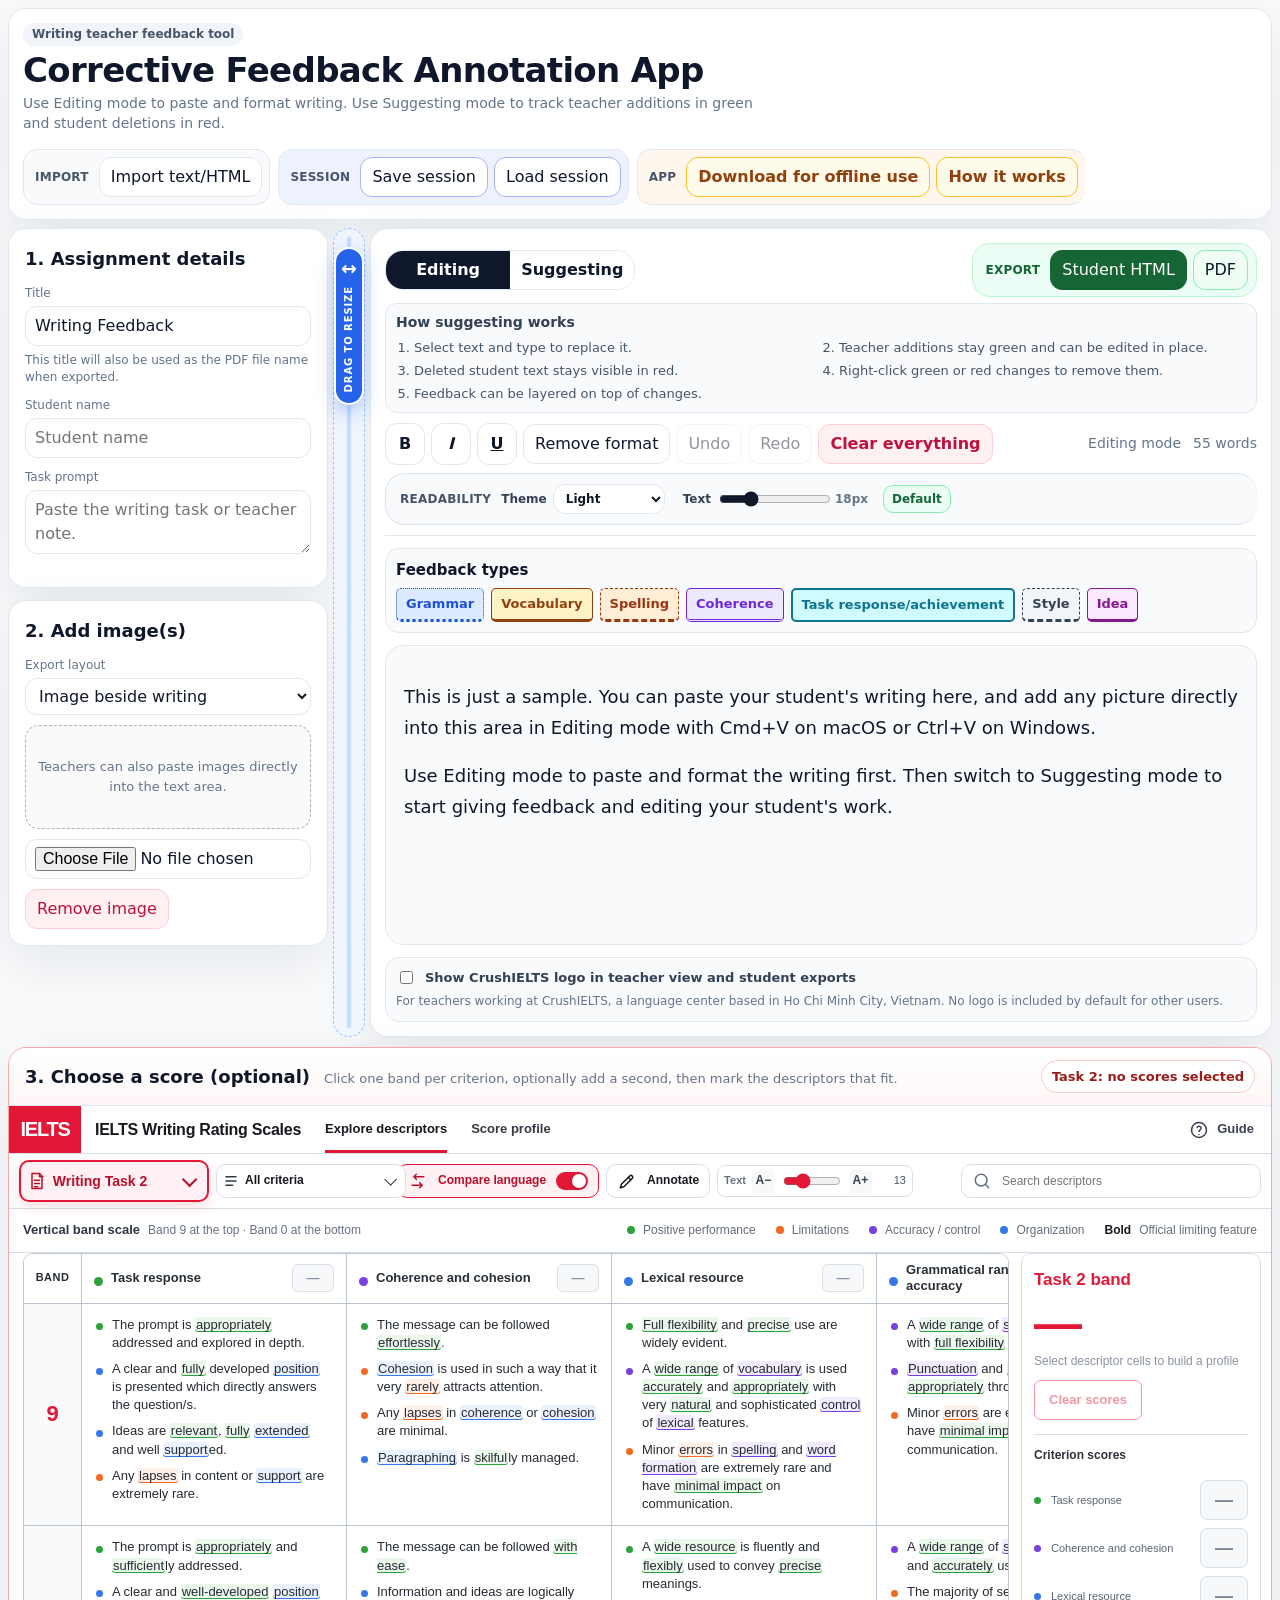
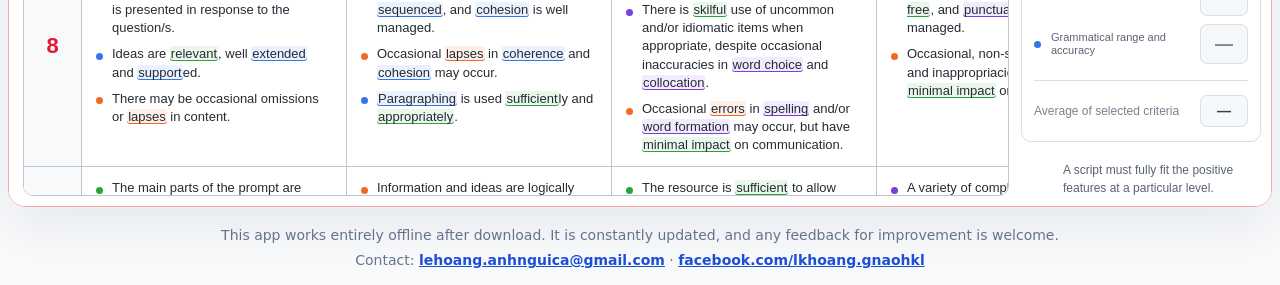
==== index.html @ 95f4b431 "Add files via upload" ====
<!doctype html>
<html lang="en">
<head>
  <meta charset="utf-8">
  <meta name="viewport" content="width=device-width, initial-scale=1">
  <link rel="icon" href="data:,">
  <title>Writing Feedback Studio</title>
  <style>
    :root {
      --bg: #f8fafc;
      --panel: #ffffff;
      --ink: #0f172a;
      --muted: #64748b;
      --line: #e2e8f0;
      --accent: #0f172a;
      --green: #15803d;
      --shadow: 0 18px 55px rgba(15, 23, 42, 0.08);
      --grammar-bg: #dbeafe;
      --grammar-border: #60a5fa;
      --grammar-text: #1d4ed8;
      --vocabulary-bg: #fef3c7;
      --vocabulary-border: #f59e0b;
      --vocabulary-text: #92400e;
      --spelling-bg: #ffedd5;
      --spelling-border: #fb923c;
      --spelling-text: #9a3412;
      --coherence-bg: #ede9fe;
      --coherence-border: #a78bfa;
      --coherence-text: #6d28d9;
      --task-bg: #cffafe;
      --task-border: #0891b2;
      --task-text: #0e7490;
      --style-bg: #f1f5f9;
      --style-border: #64748b;
      --style-text: #334155;
      --punctuation-bg: #cffafe;
      --punctuation-border: #06b6d4;
      --punctuation-text: #0e7490;
      --idea-bg: #fae8ff;
      --idea-border: #d946ef;
      --idea-text: #86198f;
      --student-text-size: 18px;
      --pasted-image-scale: 1;
      --sidebar-width: 320px;
      --workspace-resize-handle-width: 42px;
    }

    * { box-sizing: border-box; }

    body {
      margin: 0;
      background: var(--bg);
      color: var(--ink);
      font-family: Inter, ui-sans-serif, system-ui, -apple-system, BlinkMacSystemFont, "Segoe UI", sans-serif;
      line-height: 1.5;
    }

    body.theme-dark {
      --bg: #0b1120;
      --panel: #111827;
      --ink: #e5e7eb;
      --muted: #cbd5e1;
      --line: #334155;
      --accent: #e5e7eb;
      --green: #22c55e;
      --shadow: 0 18px 55px rgba(0, 0, 0, 0.36);
      --grammar-bg: #172554;
      --grammar-border: #60a5fa;
      --grammar-text: #bfdbfe;
      --vocabulary-bg: #451a03;
      --vocabulary-border: #f59e0b;
      --vocabulary-text: #fde68a;
      --spelling-bg: #431407;
      --spelling-border: #fb923c;
      --spelling-text: #fed7aa;
      --coherence-bg: #2e1065;
      --coherence-border: #a78bfa;
      --coherence-text: #ddd6fe;
      --task-bg: #083344;
      --task-border: #22d3ee;
      --task-text: #a5f3fc;
      --style-bg: #1e293b;
      --style-border: #94a3b8;
      --style-text: #e2e8f0;
      --punctuation-bg: #083344;
      --punctuation-border: #22d3ee;
      --punctuation-text: #a5f3fc;
      --idea-bg: #4a044e;
      --idea-border: #e879f9;
      --idea-text: #f5d0fe;
    }

    body.theme-contrast {
      --bg: #000;
      --panel: #fff;
      --ink: #000;
      --muted: #111;
      --line: #000;
      --accent: #000;
      --green: #006b2e;
      --shadow: none;
      --grammar-bg: #e0f2fe;
      --grammar-border: #004b93;
      --grammar-text: #000;
      --vocabulary-bg: #fff7cc;
      --vocabulary-border: #7a3e00;
      --vocabulary-text: #000;
      --spelling-bg: #ffe8d1;
      --spelling-border: #8a2500;
      --spelling-text: #000;
      --coherence-bg: #ede3ff;
      --coherence-border: #4c1d95;
      --coherence-text: #000;
      --task-bg: #d8fbff;
      --task-border: #005766;
      --task-text: #000;
      --style-bg: #f3f4f6;
      --style-border: #111827;
      --style-text: #000;
      --punctuation-bg: #d8fbff;
      --punctuation-border: #005766;
      --punctuation-text: #000;
      --idea-bg: #fde2ff;
      --idea-border: #86198f;
      --idea-text: #000;
    }

    button, input, textarea, select {
      font: inherit;
    }

    button {
      border: 1px solid var(--line);
      background: #fff;
      color: var(--ink);
      border-radius: 12px;
      padding: 7px 11px;
      cursor: pointer;
      min-height: 32px;
    }

    button:hover { background: #f8fafc; border-color: #cbd5e1; }
    button:disabled {
      cursor: not-allowed;
      opacity: 0.45;
    }
    button.primary {
      background: var(--accent);
      border-color: var(--accent);
      color: #fff;
    }
    button.danger { color: #be123c; background: #fff1f2; border-color: #fecdd3; }
    button.icon { width: 40px; padding: 8px; font-weight: 800; border-radius: 12px; }

    input, textarea, select {
      width: 100%;
      border: 1px solid var(--line);
      border-radius: 12px;
      color: var(--ink);
      background: #fff;
      padding: 7px 9px;
    }

    input[type="checkbox"] {
      width: auto;
      accent-color: var(--accent);
    }

    body.theme-dark button,
    body.theme-dark input,
    body.theme-dark textarea,
    body.theme-dark select {
      background: #1e293b;
      color: #e5e7eb;
      border-color: #475569;
    }

    body.theme-dark button:hover {
      background: #334155;
      border-color: #64748b;
    }

    body.theme-dark button.primary,
    body.theme-dark .mode-toggle button.active {
      background: #f8fafc;
      border-color: #f8fafc;
      color: #0f172a;
    }

    body.theme-dark #suggestingMode.active {
      background: #22c55e;
      color: #052e16;
    }

    body.theme-contrast button,
    body.theme-contrast input,
    body.theme-contrast textarea,
    body.theme-contrast select {
      background: #fff;
      color: #000;
      border: 2px solid #000;
    }

    body.theme-contrast button:hover {
      background: #f3f4f6;
      border-color: #000;
    }

    body.theme-contrast button.primary,
    body.theme-contrast .mode-toggle button.active,
    body.theme-contrast #suggestingMode.active {
      background: #000;
      border-color: #000;
      color: #fff;
    }

    textarea { min-height: 64px; resize: vertical; }

    .app-shell {
      min-height: 100vh;
    }

    header {
      background: transparent;
      position: static;
    }

    .topbar {
      width: calc(100% - 16px);
      max-width: none;
      margin: 8px auto 0;
      padding: 14px;
      display: grid;
      gap: 12px;
      background: #fff;
      border: 1px solid var(--line);
      border-radius: 18px;
      box-shadow: var(--shadow);
    }

    .title-row, .toolbar {
      display: flex;
      align-items: center;
      gap: 8px;
      flex-wrap: wrap;
    }

    .title-row {
      gap: 14px;
    }

    .title-row .brand {
      margin-right: auto;
    }

    .toolbar {
      padding-top: 4px;
    }

    .header-actions {
      justify-content: flex-start;
      align-items: stretch;
      gap: 8px;
    }

    .header-actions .toolbar-group {
      border: 1px solid var(--line);
      border-radius: 14px;
      padding: 7px;
      gap: 6px;
    }

    .toolbar-label {
      align-self: center;
      padding: 0 4px;
      color: #475569;
      font-size: 12px;
      font-weight: 800;
      letter-spacing: 0.02em;
      text-transform: uppercase;
    }

    .import-actions {
      background: #f8fafc;
      border-color: #dbe3ee;
    }

    .session-actions {
      background: #eef2ff;
      border-color: #c7d2fe;
    }

    .session-actions button {
      border-color: #a5b4fc;
    }

    .export-actions {
      background: #ecfdf5;
      border-color: #bbf7d0;
    }

    .export-actions button {
      border-color: #86efac;
      background: #f0fdf4;
    }

    .export-actions button.primary {
      background: #166534;
      border-color: #166534;
      color: #fff;
    }

    .editor-export-actions {
      margin-left: 0;
      padding: 6px 8px;
      border: 1px solid #bbf7d0;
      border-radius: 18px;
      gap: 8px;
    }

    .editor-export-actions .toolbar-label {
      color: #166534;
    }

    .readability-actions {
      background: #f8fafc;
      border-color: #dbe3ee;
    }

    .editor-readability-actions {
      margin-left: 0;
      padding: 10px;
      border: 1px solid #dbe3ee;
      border-radius: 20px;
      gap: 10px;
    }

    .readability-control {
      display: grid;
      grid-template-columns: auto minmax(84px, 112px) auto auto;
      align-items: center;
      gap: 6px;
      color: #334155;
      font-size: 12px;
      font-weight: 800;
      white-space: nowrap;
    }

    .readability-control select {
      min-width: 112px;
      border-radius: 12px;
      padding: 6px 8px;
    }

    .readability-control input[type="range"] {
      width: 112px;
      min-height: 24px;
      padding: 0;
      border: 0;
      background: transparent;
      accent-color: var(--accent);
    }

    .readability-value {
      min-width: 42px;
      color: var(--muted);
      font-variant-numeric: tabular-nums;
    }

    .default-size-btn {
      min-height: 28px;
      border-radius: 10px;
      padding: 4px 8px;
      color: #475569;
      font-size: 12px;
      font-weight: 800;
      line-height: 1;
    }

    .default-size-btn.is-default {
      background: #ecfdf5;
      border-color: #86efac;
      color: #166534;
    }

    .app-actions {
      background: #fff7ed;
      border-color: #fed7aa;
    }

    .app-actions button {
      background: #fffbeb;
      border-color: #fbbf24;
      color: #92400e;
      font-weight: 700;
    }

    .brand {
      font-size: clamp(24px, 3vw, 34px);
      line-height: 1.1;
      font-weight: 800;
      letter-spacing: -0.02em;
      margin-right: auto;
    }

    .brand::before {
      content: "Writing teacher feedback tool";
      display: table;
      width: fit-content;
      margin-bottom: 6px;
      border-radius: 999px;
      background: #f1f5f9;
      color: #475569;
      padding: 3px 9px;
      font-size: 12px;
      line-height: 1.4;
      font-weight: 700;
      letter-spacing: 0;
    }

    .brand::after {
      content: "Use Editing mode to paste and format writing. Use Suggesting mode to track teacher additions in green and student deletions in red.";
      display: block;
      margin-top: 5px;
      max-width: 760px;
      color: var(--muted);
      font-size: 14px;
      line-height: 1.4;
      font-weight: 500;
      letter-spacing: 0;
    }

    body.theme-dark .topbar,
    body.theme-dark .panel,
    body.theme-dark .canvas,
    body.theme-dark .feedback-reference,
    body.theme-dark .feedback-popover,
    body.theme-dark .instructions-card,
    body.theme-dark .deletion-context-menu {
      background: #111827;
      border-color: #334155;
      color: #e5e7eb;
    }

    body.theme-dark .import-actions,
    body.theme-dark .session-actions,
    body.theme-dark .export-actions,
    body.theme-dark .app-actions,
    body.theme-dark .readability-actions,
    body.theme-dark .editor-export-actions,
    body.theme-dark .editor-readability-actions,
    body.theme-dark .editor-help,
    body.theme-dark .comment-target,
    body.theme-dark .image-preview,
    body.theme-dark .instruction-step {
      background: #172033;
      border-color: #334155;
    }

    body.theme-dark .toolbar-label,
    body.theme-dark .editor-export-actions .toolbar-label,
    body.theme-dark .readability-control,
    body.theme-dark .readability-value,
    body.theme-dark .brand::after,
    body.theme-dark .editor-help h2,
    body.theme-dark .editor-help ol,
    body.theme-dark .score-field,
    body.theme-dark .comment-target,
    body.theme-dark .instruction-step p,
    body.theme-dark .instruction-step ul {
      color: #cbd5e1;
    }

    body.theme-dark .brand::before {
      background: #1e293b;
      color: #e2e8f0;
    }

    body.theme-dark .score-panel {
      background: #111827;
      border-color: #7f1d1d;
    }

    body.theme-dark .app-footer a {
      color: #93c5fd;
    }

    body.theme-contrast .topbar,
    body.theme-contrast .panel,
    body.theme-contrast .canvas,
    body.theme-contrast .feedback-reference,
    body.theme-contrast .feedback-popover,
    body.theme-contrast .instructions-card,
    body.theme-contrast .deletion-context-menu,
    body.theme-contrast .import-actions,
    body.theme-contrast .session-actions,
    body.theme-contrast .export-actions,
    body.theme-contrast .app-actions,
    body.theme-contrast .readability-actions,
    body.theme-contrast .editor-export-actions,
    body.theme-contrast .editor-readability-actions,
    body.theme-contrast .editor-help,
    body.theme-contrast .comment-target,
    body.theme-contrast .image-preview,
    body.theme-contrast .instruction-step,
    body.theme-contrast .score-panel {
      background: #fff;
      border-color: #000;
      color: #000;
      box-shadow: none;
    }

    body.theme-contrast .toolbar-label,
    body.theme-contrast .editor-export-actions .toolbar-label,
    body.theme-contrast .readability-control,
    body.theme-contrast .readability-value,
    body.theme-contrast .brand::after,
    body.theme-contrast .editor-help h2,
    body.theme-contrast .editor-help ol,
    body.theme-contrast .score-field,
    body.theme-contrast .comment-target,
    body.theme-contrast .instruction-step p,
    body.theme-contrast .instruction-step ul {
      color: #000;
    }

    body.theme-contrast .brand::before {
      background: #000;
      color: #fff;
    }

    body.theme-contrast .band-total {
      background: #000;
      border-color: #000;
      color: #fff;
      box-shadow: none;
    }

    .mode-toggle {
      display: inline-grid;
      grid-template-columns: 1fr 1fr;
      border: 1px solid var(--line);
      border-radius: 18px;
      overflow: hidden;
      background: #fff;
    }

    .mode-toggle button {
      border: 0;
      border-radius: 0;
      min-width: 128px;
      font-weight: 800;
    }

    .mode-toggle button.active {
      background: #0f172a;
      color: #fff;
    }

    #suggestingMode.active {
      background: var(--green);
    }

    .editor-mode-toggle button {
      min-width: 104px;
    }

    .clear-everything {
      font-weight: 800;
      white-space: nowrap;
    }

    .toolbar-group {
      display: flex;
      align-items: center;
      gap: 6px;
      padding-right: 8px;
    }
    .toolbar-group:last-child { border-right: 0; }

    main {
      max-width: none;
      width: 100%;
      margin: 0 auto;
      padding: 8px 8px 18px;
      display: grid;
      grid-template-columns:
        minmax(240px, var(--sidebar-width))
        var(--workspace-resize-handle-width)
        minmax(0, 1fr);
      column-gap: 0;
      row-gap: 10px;
    }

    .sidebar {
      display: grid;
      align-content: start;
      gap: 12px;
      min-width: 0;
    }

    .workspace-resize-handle {
      position: relative;
      align-self: stretch;
      min-height: 180px;
      margin: 0 5px;
      border: 1px dashed #93c5fd;
      border-radius: 16px;
      padding: 0;
      background: rgba(239, 246, 255, 0.82);
      cursor: col-resize;
      touch-action: none;
      z-index: 8;
      transition: background 0.15s ease, border-color 0.15s ease, box-shadow 0.15s ease;
    }

    .workspace-resize-handle::before {
      content: "";
      position: absolute;
      top: 8px;
      bottom: 8px;
      left: 50%;
      width: 3px;
      transform: translateX(-50%);
      border-radius: 999px;
      background: #bfdbfe;
      box-shadow: 0 0 0 1px rgba(37, 99, 235, 0.08);
    }

    .workspace-resize-grip {
      position: sticky;
      top: 18px;
      display: flex;
      width: 30px;
      min-height: 132px;
      margin: 18px auto;
      padding: 10px 5px;
      flex-direction: column;
      align-items: center;
      justify-content: center;
      gap: 8px;
      border: 2px solid #fff;
      border-radius: 999px;
      background: #2563eb;
      color: #fff;
      box-shadow: 0 7px 18px rgba(37, 99, 235, 0.3);
      pointer-events: none;
      transition: background 0.15s ease, transform 0.15s ease, box-shadow 0.15s ease;
    }

    .workspace-resize-arrows {
      font-size: 19px;
      font-weight: 900;
      line-height: 1;
    }

    .workspace-resize-label {
      writing-mode: vertical-rl;
      transform: rotate(180deg);
      color: #fff;
      font-size: 10px;
      font-weight: 900;
      line-height: 1;
      letter-spacing: 0.09em;
      text-transform: uppercase;
      white-space: nowrap;
    }

    .workspace-resize-handle:hover::before,
    .workspace-resize-handle:focus-visible::before,
    .workspace-resize-handle.active::before {
      background: #60a5fa;
    }

    .workspace-resize-handle:hover,
    .workspace-resize-handle:focus-visible,
    .workspace-resize-handle.active {
      border-color: #2563eb;
      background: #dbeafe;
      box-shadow: inset 0 0 0 1px rgba(37, 99, 235, 0.12);
    }

    .workspace-resize-handle:hover .workspace-resize-grip,
    .workspace-resize-handle:focus-visible .workspace-resize-grip,
    .workspace-resize-handle.active .workspace-resize-grip {
      background: #1d4ed8;
      box-shadow: 0 9px 24px rgba(37, 99, 235, 0.42);
      transform: scale(1.06);
    }

    .workspace-resize-handle:focus-visible {
      outline: 3px solid rgba(37, 99, 235, 0.32);
      outline-offset: 2px;
    }

    body.workspace-resizing,
    body.workspace-resizing * {
      cursor: col-resize !important;
      user-select: none !important;
    }

    body.theme-dark .workspace-resize-handle {
      border-color: #3b82f6;
      background: rgba(30, 58, 138, 0.28);
    }

    body.theme-dark .workspace-resize-handle::before {
      background: #3b82f6;
    }

    body.theme-dark .workspace-resize-grip {
      border-color: #bfdbfe;
      background: #3b82f6;
    }

    body.theme-contrast .workspace-resize-handle {
      border: 2px solid #000;
      background: #fff;
      box-shadow: none;
    }

    body.theme-contrast .workspace-resize-handle::before {
      background: #000;
      box-shadow: none;
    }

    body.theme-contrast .workspace-resize-grip {
      border: 2px solid #fff;
      background: #000;
      color: #fff;
      box-shadow: 0 0 0 2px #000;
    }

    .panel {
      background: var(--panel);
      border: 1px solid var(--line);
      border-radius: 18px;
      padding: 16px;
      box-shadow: var(--shadow);
    }

    .panel h2 {
      font-size: 18px;
      margin: 0 0 12px;
      letter-spacing: 0;
    }

    .editor-help {
      flex: 1 1 100%;
      order: 2;
      margin: -2px 0 2px;
      padding: 8px 10px;
      border: 1px solid #e2e8f0;
      border-radius: 12px;
      background: #f8fafc;
    }

    .editor-help h2 {
      margin: 0 0 6px;
      color: #334155;
      font-size: 14px;
    }

    .editor-help ol {
      display: grid;
      grid-template-columns: repeat(2, minmax(0, 1fr));
      gap: 4px 18px;
      margin: 0;
      padding-left: 18px;
      color: #475569;
      font-size: 13px;
      line-height: 1.45;
    }

    .editor-tools > .toolbar-group,
    .editor-tools > .statusbar {
      order: 3;
    }

    .app-footer {
      max-width: none;
      width: 100%;
      margin: 0 auto;
      padding: 0 10px 14px;
      color: var(--muted);
      font-size: 14px;
      line-height: 1.5;
      text-align: center;
    }

    .app-footer p {
      margin: 0;
    }

    .app-footer .contact-line {
      margin-top: 4px;
    }

    .app-footer a {
      color: #1d4ed8;
      font-weight: 700;
      overflow-wrap: anywhere;
    }


    .rating-scale-section {
      grid-column: 1 / -1;
      min-width: 0;
      overflow: hidden;
      border: 1px solid #fca5a5;
      border-radius: 18px;
      background: #fff;
      box-shadow: var(--shadow);
    }

    .rating-scale-heading {
      display: flex;
      align-items: center;
      gap: 12px;
      padding: 12px 16px;
      border-bottom: 1px solid var(--line);
      background: linear-gradient(180deg, #fff 0%, #fff7f7 100%);
    }

    .rating-scale-heading > div:first-child {
      display: flex;
      align-items: baseline;
      gap: 14px;
      min-width: 0;
    }

    .rating-scale-heading h2 {
      margin: 0;
      font-size: 18px;
      white-space: nowrap;
    }

    .rating-scale-heading p {
      margin: 3px 0 0;
      color: var(--muted);
      font-size: 13px;
      line-height: 1.4;
    }

    .rating-scale-summary {
      margin-left: auto;
      flex: 0 0 auto;
      border: 1px solid #fecaca;
      border-radius: 999px;
      background: #fff;
      color: #991b1b;
      padding: 6px 10px;
      font-size: 13px;
      font-weight: 800;
      white-space: nowrap;
    }

    .rating-scale-frame {
      display: block;
      width: 100%;
      height: 700px;
      border: 0;
      background: #fff;
    }

    body.theme-dark .rating-scale-section,
    body.theme-dark .rating-scale-heading {
      border-color: #475569;
      background: #111827;
    }

    body.theme-dark .rating-scale-summary {
      border-color: #7f1d1d;
      background: #450a0a;
      color: #fecaca;
    }

    body.theme-contrast .rating-scale-section,
    body.theme-contrast .rating-scale-heading,
    body.theme-contrast .rating-scale-summary {
      border: 2px solid #000;
      box-shadow: none;
    }

    @media (max-width: 980px) {
      .rating-scale-heading {
        align-items: flex-start;
        flex-direction: column;
      }
      .rating-scale-heading > div:first-child {
        align-items: flex-start;
        flex-direction: column;
        gap: 2px;
      }
      .rating-scale-heading h2 { white-space: normal; }
      .rating-scale-summary { margin-left: 0; white-space: normal; }
      .rating-scale-frame { height: 920px; }
    }

    @media print {
      .rating-scale-section { display: none !important; }
    }


    .score-panel {
      display: grid;
      gap: 12px;
      border-color: #fca5a5;
      background: linear-gradient(180deg, #ffffff 0%, #fff7f7 100%);
    }

    .score-head {
      display: flex;
      align-items: center;
      gap: 10px;
    }

    .score-head h2 {
      margin: 0;
    }

    .band-total {
      margin-left: auto;
      border-radius: 14px;
      background: #b91c1c;
      color: #fff;
      border: 1px solid #991b1b;
      padding: 8px 12px;
      font-size: 15px;
      font-weight: 800;
      white-space: nowrap;
      box-shadow: 0 8px 18px rgba(185, 28, 28, .18);
    }

    .score-note {
      margin: 0;
      color: var(--muted);
      font-size: 13px;
      line-height: 1.5;
    }

    .score-grid {
      display: grid;
      gap: 10px;
    }

    .score-field {
      display: grid;
      grid-template-columns: minmax(0, 1fr) 92px;
      gap: 8px;
      align-items: center;
      color: #334155;
      font-size: 13px;
      font-weight: 700;
    }

    .score-field select {
      border-radius: 12px;
      padding: 7px 8px;
    }

    .field { margin-bottom: 10px; }
    .field label {
      display: block;
      color: var(--muted);
      font-size: 12px;
      margin-bottom: 4px;
    }

    .field-note {
      margin: 6px 0 0;
      color: var(--muted);
      font-size: 12px;
      line-height: 1.4;
    }

    .checkbox-field {
      display: flex;
      align-items: center;
      gap: 9px;
      color: #334155;
      font-size: 14px;
      font-weight: 700;
    }

    .image-preview {
      border: 1px dashed #aab3c1;
      border-radius: 14px;
      min-height: 104px;
      display: grid;
      place-items: center;
      overflow: hidden;
      background: #fafafa;
      color: var(--muted);
      font-size: 13px;
      text-align: center;
      padding: 10px;
    }

    .image-preview img {
      width: 100%;
      height: auto;
      display: block;
      border-radius: 16px;
    }

    .workspace {
      min-width: 0;
      display: grid;
      gap: 12px;
      align-content: start;
    }

    .statusbar {
      display: flex;
      align-items: center;
      justify-content: space-between;
      gap: 12px;
      color: var(--muted);
      font-size: 14px;
      min-height: 28px;
      margin-left: auto;
      white-space: nowrap;
    }

    .canvas {
      background: #fff;
      border: 1px solid var(--line);
      border-radius: 18px;
      box-shadow: var(--shadow);
      padding: 14px;
      display: grid;
      gap: 12px;
    }

    .editor-tools {
      display: flex;
      flex-wrap: wrap;
      align-items: center;
      gap: 8px;
      padding-bottom: 10px;
      border-bottom: 1px solid var(--line);
    }

    .editor-tools > .editor-export-actions {
      order: 0;
      margin-left: auto;
    }

    .editor-tools > .editor-readability-actions {
      order: 4;
      flex: 1 1 auto;
      justify-content: flex-start;
      margin-left: 0;
    }

    .writing-shell {
      display: grid;
      gap: 12px;
      align-items: start;
    }

    .feedback-reference {
      border: 1px solid var(--line);
      border-radius: 14px;
      background: #f8fafc;
      padding: 10px;
    }

    .feedback-reference h2 {
      margin: 0 0 7px;
      font-size: 15px;
    }

    .feedback-reference .legend {
      gap: 7px;
    }

    .watermark-reference .watermark-option {
      margin-top: 0;
      padding-top: 0;
      border-top: 0;
    }

    .watermark-option {
      margin-top: 8px;
      padding-top: 8px;
      border-top: 1px solid var(--line);
    }

    .watermark-option .checkbox-field {
      margin: 0 0 6px;
      font-size: 13px;
    }

    .crushielts-note {
      margin: 0;
      color: var(--muted);
      font-size: 12px;
      line-height: 1.45;
    }

    .teacher-comments {
      display: none;
      border: 1px solid var(--line);
      border-radius: 14px;
      background: #fff;
      padding: 10px;
    }

    .comments-head {
      display: flex;
      align-items: center;
      gap: 10px;
      margin-bottom: 10px;
    }

    .comments-head h2 {
      margin: 0;
      font-size: 15px;
    }

    .comments-head span {
      margin-left: auto;
      color: var(--muted);
      font-size: 13px;
      font-weight: 700;
    }

    .comment-list {
      display: grid;
      gap: 10px;
    }

    .empty-comments {
      margin: 0;
      border: 1px dashed #cbd5e1;
      border-radius: 14px;
      padding: 14px;
      color: var(--muted);
      font-size: 13px;
      line-height: 1.5;
    }

    .comment-card {
      border: 1px solid var(--line);
      border-left-width: 5px;
      border-radius: 16px;
      background: #fff;
      padding: 12px;
      display: grid;
      gap: 9px;
    }

    .comment-card.active {
      box-shadow: 0 0 0 3px rgba(15, 23, 42, 0.08);
    }

    .comment-card.type-grammar { border-style: solid; }
    .comment-card.type-vocabulary { border-style: dashed; }
    .comment-card.type-spelling { border-style: dotted; }
    .comment-card.type-coherence { border-style: double; }
    .comment-card.type-task { border-style: solid dashed; }
    .comment-card.type-style { border-style: dashed dotted; }
    .comment-card.type-idea { border-style: double dotted; }

    .comment-card-head {
      display: grid;
      grid-template-columns: auto minmax(0, 1fr) auto;
      gap: 8px;
      align-items: center;
    }

    .comment-index {
      width: 30px;
      min-height: 30px;
      padding: 0;
      border-radius: 999px;
      background: #f8fafc;
      font-size: 13px;
      font-weight: 800;
    }

    .comment-card select,
    .comment-card textarea {
      border-radius: 12px;
      font-size: 13px;
    }

    .comment-card textarea {
      min-height: 72px;
      line-height: 1.45;
    }

    .comment-image-hint {
      margin: 6px 0 8px;
      color: var(--muted);
      font-size: 12px;
      line-height: 1.35;
    }

    .comment-images {
      display: flex;
      flex-wrap: wrap;
      gap: 8px;
      align-items: center;
      min-height: 34px;
      color: var(--muted);
      font-size: 12px;
    }

    .comment-images.empty {
      border: 1px dashed #cbd5e1;
      border-radius: 12px;
      padding: 8px 10px;
      background: rgba(248, 250, 252, 0.72);
    }

    .comment-image-thumb {
      position: relative;
      width: 78px;
      height: 78px;
      overflow: hidden;
      border: 1px solid #cbd5e1;
      border-radius: 12px;
      background: #fff;
    }

    .comment-image-thumb img {
      width: 100%;
      height: 100%;
      object-fit: cover;
      display: block;
    }

    .comment-image-thumb button {
      position: absolute;
      top: 4px;
      right: 4px;
      width: 24px;
      min-height: 24px;
      padding: 0;
      border-radius: 999px;
      background: rgba(15, 23, 42, 0.84);
      border-color: rgba(15, 23, 42, 0.84);
      color: #fff;
      font-size: 14px;
      line-height: 1;
    }

    .comment-card .comment-images {
      display: grid;
      grid-template-columns: repeat(auto-fit, minmax(180px, 1fr));
      gap: 10px;
      align-items: start;
      margin-top: 2px;
    }

    .comment-card .comment-image-thumb {
      width: 100%;
      height: auto;
      min-height: 150px;
      max-height: 300px;
      display: flex;
      align-items: center;
      justify-content: center;
      padding: 6px;
    }

    .comment-card .comment-image-thumb img {
      width: 100%;
      height: auto;
      max-height: 286px;
      object-fit: contain;
    }

    .comment-target {
      color: #475569;
      font-size: 13px;
      line-height: 1.45;
      background: #f8fafc;
      border-radius: 12px;
      padding: 8px 10px;
    }

    .comment-remove {
      min-height: 30px;
      padding: 4px 9px;
      border-radius: 999px;
      color: #be123c;
      background: #fff1f2;
      border-color: #fecdd3;
      font-size: 12px;
      font-weight: 700;
    }

    .comment-card.type-grammar { border-color: var(--grammar-border); }
    .comment-card.type-vocabulary { border-color: var(--vocabulary-border); }
    .comment-card.type-spelling { border-color: var(--spelling-border); }
    .comment-card.type-coherence { border-color: var(--coherence-border); }
    .comment-card.type-task { border-color: var(--task-border); }
    .comment-card.type-style { border-color: var(--style-border); }
    .comment-card.type-punctuation { border-color: var(--punctuation-border); }
    .comment-card.type-idea { border-color: var(--idea-border); }

    .content-layout {
      display: grid;
      grid-template-columns: minmax(0, 1fr);
      gap: 16px;
      align-items: start;
    }

    .content-layout.with-image.image-left {
      grid-template-columns: minmax(260px, 42%) minmax(0, 1fr);
    }

    .prompt-image img {
      width: 100%;
      display: block;
      border: 1px solid var(--line);
      border-radius: 8px;
    }

    .editor {
      position: relative;
      isolation: isolate;
      width: 100%;
      justify-self: center;
      min-height: 300px;
      outline: 0;
      font-size: var(--student-text-size);
      line-height: 1.7;
      padding: 18px;
      overflow-wrap: anywhere;
      overflow: hidden;
      background: #f8fafc;
      border: 1px solid #e2e8f0;
      border-radius: 18px;
    }

    .editor.watermark-preview::after {
      content: "";
      position: absolute;
      inset: 0;
      z-index: 0;
      pointer-events: none;
      background: var(--teacher-watermark) center center / 240px 240px no-repeat;
      opacity: 0.1;
    }

    .editor > * {
      position: relative;
      z-index: 1;
    }

    .editor-image-wrap {
      position: relative;
      display: block;
      width: min(100%, calc(760px * var(--pasted-image-scale)));
      max-width: 100%;
      margin: 16px auto;
      text-align: center;
      line-height: 0;
    }

    .editor-image-wrap img {
      display: block;
      width: 100%;
      max-width: 100%;
      height: auto;
      margin: 0 auto;
      border: 1px solid var(--line);
      border-radius: 14px;
      background: #fff;
    }

    .editor-image-wrap.image-selected {
      outline: 3px solid #2563eb;
      outline-offset: 4px;
      border-radius: 16px;
    }

    .image-resize-handle {
      position: absolute;
      right: -7px;
      bottom: -7px;
      width: 18px;
      height: 18px;
      min-height: 0;
      border: 2px solid #fff;
      border-radius: 6px;
      padding: 0;
      background:
        linear-gradient(135deg, transparent 0 45%, #0f172a 46% 54%, transparent 55%),
        #2563eb;
      box-shadow: 0 3px 10px rgba(15, 23, 42, 0.24);
      cursor: nwse-resize;
      opacity: 0;
      transition: opacity 0.15s ease, transform 0.15s ease;
      touch-action: none;
    }

    .editor-image-wrap:hover .image-resize-handle,
    .editor-image-wrap:focus-within .image-resize-handle,
    .editor-image-wrap.image-selected .image-resize-handle,
    .editor-image-wrap.resizing .image-resize-handle {
      opacity: 1;
    }

    .editor-image-wrap.resizing .image-resize-handle {
      transform: scale(1.08);
    }

    .editor:focus {
      border-color: #cbd5e1;
      box-shadow: 0 0 0 3px rgba(148, 163, 184, 0.2);
    }

    body.suggesting-active .editor {
      border-color: #86efac;
      box-shadow: 0 0 0 3px rgba(34, 197, 94, 0.16);
    }

    body.theme-dark .editor {
      background: #0f172a;
      color: #f8fafc;
      border-color: #475569;
    }

    body.theme-dark .editor:focus {
      border-color: #94a3b8;
      box-shadow: 0 0 0 3px rgba(148, 163, 184, 0.22);
    }

    body.theme-dark .editor-image-wrap img {
      background: #172033;
      border-color: #475569;
    }

    body.theme-dark .editor:empty::before {
      color: #94a3b8;
    }

    body.theme-dark .suggest-delete {
      color: #fecaca;
      background: #4a1010;
    }

    body.theme-contrast .editor {
      background: #fff;
      color: #000;
      border: 3px solid #000;
      box-shadow: none;
    }

    body.theme-contrast .editor:focus,
    body.theme-contrast.suggesting-active .editor {
      border-color: #000;
      box-shadow: 0 0 0 3px #facc15;
    }

    body.theme-contrast .editor-image-wrap img {
      background: #fff;
      border: 2px solid #000;
    }

    body.theme-contrast .feedback-node,
    body.theme-contrast .legend span,
    body.theme-contrast .comment-card {
      border-width: 2px;
      box-shadow: none;
    }

    body.theme-contrast .suggest-add {
      color: #006b2e;
      font-weight: 900;
    }

    body.theme-contrast .suggest-delete {
      color: #b00020;
      background: #fff;
      text-decoration-thickness: 3px;
    }

    .editor:empty::before {
      content: "Paste or type the student writing here.";
      color: #98a2b3;
    }

    .suggest-add {
      color: #16a34a;
      font-weight: 700;
      white-space: pre-wrap;
    }

    .suggest-add.composition-add {
      outline: 1px dotted #16a34a;
      outline-offset: 2px;
    }

    .suggest-delete {
      color: #dc2626;
      text-decoration: line-through;
      text-decoration-thickness: 2px;
      background: #fef2f2;
      white-space: pre-wrap;
    }

    .deletion-context-menu {
      position: fixed;
      z-index: 160;
      display: none;
      width: min(260px, calc(100vw - 24px));
      padding: 6px;
      border: 1px solid var(--line);
      border-radius: 14px;
      background: #fff;
      box-shadow: 0 18px 55px rgba(15, 23, 42, 0.18);
    }

    .deletion-context-menu.open {
      display: block;
    }

    .deletion-context-menu button {
      width: 100%;
      min-height: 36px;
      border: 0;
      border-radius: 10px;
      padding: 8px 10px;
      text-align: left;
      color: #0f172a;
      background: transparent;
      font-size: 14px;
      font-weight: 700;
    }

    .deletion-context-menu button:hover {
      background: #f8fafc;
    }

    .feedback-node {
      border: 1px solid currentColor;
      border-bottom-width: 2px;
      border-radius: 5px;
      padding: 1px 3px;
      cursor: pointer;
      -webkit-box-decoration-break: clone;
      box-decoration-break: clone;
    }

    .feedback-node.comment-active {
      outline: 3px solid rgba(15, 23, 42, 0.18);
      outline-offset: 2px;
      box-shadow: 0 0 0 1px #fff, 0 2px 10px rgba(15, 23, 42, 0.16);
    }

    ::highlight(pending-feedback-selection) {
      background: rgba(147, 197, 253, 0.58);
      color: inherit;
    }

    .feedback-node.fb-grammar { border-style: solid; }
    .feedback-node.fb-vocabulary { border-style: dashed; }
    .feedback-node.fb-spelling { border-style: dotted; }
    .feedback-node.fb-coherence { border-style: double; }
    .feedback-node.fb-task { border-style: solid dashed; }
    .feedback-node.fb-style { border-style: dashed dotted; }
    .feedback-node.fb-idea { border-style: double dotted; }

    .comment-marker {
      display: inline-block;
      margin-left: 2px;
      color: currentColor;
      font-size: 0.64em;
      font-weight: 800;
      line-height: 1;
      vertical-align: super;
    }

    .legend {
      display: flex;
      flex-wrap: wrap;
      gap: 8px;
    }

    .legend .feedback-node {
      border: 1px solid currentColor;
      border-bottom-width: 3px;
      padding: 5px 9px;
      font-size: 13px;
      font-weight: 700;
    }

    .fb-grammar { background: var(--grammar-bg); color: var(--grammar-text); border-color: var(--grammar-border); }
    .fb-vocabulary { background: var(--vocabulary-bg); color: var(--vocabulary-text); border-color: var(--vocabulary-border); }
    .fb-spelling { background: var(--spelling-bg); color: var(--spelling-text); border-color: var(--spelling-border); }
    .fb-coherence { background: var(--coherence-bg); color: var(--coherence-text); border-color: var(--coherence-border); }
    .fb-task { background: var(--task-bg); color: var(--task-text); border-color: var(--task-border); }
    .fb-style { background: var(--style-bg); color: var(--style-text); border-color: var(--style-border); }
    .fb-punctuation { background: var(--punctuation-bg); color: var(--punctuation-text); border-color: var(--punctuation-border); }
    .fb-idea { background: var(--idea-bg); color: var(--idea-text); border-color: var(--idea-border); }

    .feedback-node.fb-grammar,
    .legend .fb-grammar,
    .fb-grammar,
    .comment-card.type-grammar {
      border-style: dotted;
      background-image: none;
    }

    .comment-card.type-grammar { background-color: var(--grammar-bg); color: var(--grammar-text); }

    .feedback-node.fb-vocabulary,
    .legend .fb-vocabulary,
    .fb-vocabulary,
    .comment-card.type-vocabulary {
      border-style: solid;
      background-image: none;
    }

    .comment-card.type-vocabulary { background-color: var(--vocabulary-bg); color: var(--vocabulary-text); }

    .feedback-node.fb-spelling,
    .legend .fb-spelling,
    .fb-spelling,
    .comment-card.type-spelling {
      border-style: dashed;
      background-image: none;
    }

    .comment-card.type-spelling { background-color: var(--spelling-bg); color: var(--spelling-text); }

    .feedback-node.fb-coherence,
    .legend .fb-coherence,
    .fb-coherence,
    .comment-card.type-coherence {
      border-style: double;
      background-image: none;
    }

    .comment-card.type-coherence { background-color: var(--coherence-bg); color: var(--coherence-text); }

    .feedback-node.fb-task,
    .legend .fb-task,
    .fb-task,
    .comment-card.type-task {
      border-style: solid;
      border-width: 2px;
      background-image: none;
    }

    .comment-card.type-task { background-color: var(--task-bg); color: var(--task-text); }

    .feedback-node.fb-style,
    .legend .fb-style,
    .fb-style,
    .comment-card.type-style {
      border-style: dashed;
      background-image: none;
    }

    .comment-card.type-style { background-color: var(--style-bg); color: var(--style-text); }

    .comment-card.type-punctuation { background-color: var(--punctuation-bg); color: var(--punctuation-text); }

    .feedback-node.fb-idea,
    .legend .fb-idea,
    .fb-idea,
    .comment-card.type-idea {
      border-style: solid;
      background-image: none;
    }

    .comment-card.type-idea { background-color: var(--idea-bg); color: var(--idea-text); }

    .feedback-popover {
      position: fixed;
      width: min(320px, calc(100vw - 24px));
      max-height: min(480px, calc(100vh - 24px));
      overflow: auto;
      background: #fff;
      border: 1px solid var(--line);
      border-radius: 24px;
      box-shadow: var(--shadow);
      padding: 12px;
      z-index: 100;
      display: none;
    }

    .feedback-popover.open { display: block; }
    .feedback-popover h3 { margin: 0 0 8px; font-size: 14px; }
    .quick-notes {
      display: flex;
      flex-wrap: wrap;
      gap: 6px;
      margin: 8px 0;
    }
    .quick-notes button { font-size: 12px; min-height: 30px; }

    .popover-actions {
      display: flex;
      flex-wrap: wrap;
      align-items: center;
      gap: 8px;
    }

    .popover-actions .danger {
      margin-left: auto;
    }

    .backup-links {
      display: none;
      gap: 8px;
      flex-wrap: wrap;
      font-size: 13px;
      padding: 10px;
      border: 1px solid #bfdbfe;
      background: #eff6ff;
      border-radius: 16px;
    }
    .backup-links.open { display: flex; }

    .instructions-modal {
      position: fixed;
      inset: 0;
      z-index: 200;
      display: none;
      place-items: center;
      padding: 18px;
      background: rgba(15, 23, 42, 0.42);
    }

    .instructions-modal.open {
      display: grid;
    }

    .instructions-card {
      width: min(760px, 100%);
      max-height: min(760px, calc(100vh - 36px));
      overflow: auto;
      background: #fff;
      border: 1px solid var(--line);
      border-radius: 24px;
      box-shadow: 0 24px 70px rgba(15, 23, 42, 0.22);
      padding: 22px;
    }

    .instructions-head {
      display: flex;
      align-items: start;
      gap: 16px;
      margin-bottom: 16px;
    }

    .instructions-head h2 {
      margin: 0 0 4px;
      font-size: 24px;
      line-height: 1.2;
    }

    .instructions-head p {
      margin: 0;
      color: var(--muted);
      line-height: 1.5;
    }

    .instructions-close {
      margin-left: auto;
      min-width: 40px;
      padding: 6px 10px;
      border-radius: 999px;
      font-weight: 800;
    }

    .instructions-grid {
      display: grid;
      grid-template-columns: repeat(2, minmax(0, 1fr));
      gap: 12px;
    }

    .instruction-step {
      border: 1px solid var(--line);
      border-radius: 16px;
      background: #f8fafc;
      padding: 14px;
    }

    .instruction-step h3 {
      margin: 0 0 8px;
      font-size: 15px;
    }

    .instruction-step p,
    .instruction-step ul {
      margin: 0;
      color: #475569;
      font-size: 14px;
      line-height: 1.5;
    }

    .instruction-step ul {
      padding-left: 18px;
    }

    .instruction-step li + li {
      margin-top: 4px;
    }

    .instruction-note {
      margin: 14px 0 0;
      border: 1px solid #fed7aa;
      border-radius: 16px;
      background: #fff7ed;
      color: #7c2d12;
      padding: 12px 14px;
      font-size: 14px;
      line-height: 1.5;
    }

    .hidden { display: none !important; }

    @media (max-width: 980px) {
      main {
        grid-template-columns: 1fr;
        padding: 8px;
      }
      .workspace-resize-handle {
        display: none;
      }
      .topbar,
      .canvas,
      .panel {
        border-radius: 18px;
      }
      .title-row {
        align-items: stretch;
      }
      .title-row .brand {
        width: 100%;
        margin-left: 0;
        margin-right: 0;
      }
      .editor-readability-actions {
        justify-content: flex-start;
      }
      .editor-readability-actions {
        display: grid;
        grid-template-columns: 1fr;
      }
      .readability-control {
        grid-template-columns: 54px minmax(0, 1fr) 44px auto;
        width: 100%;
        min-width: 0;
        white-space: normal;
      }
      .readability-control select {
        width: 100%;
        min-width: 0;
      }
      .readability-control input[type="range"] {
        width: 100%;
      }
      .canvas {
        min-width: 0;
        padding: 12px;
      }
      .editor-tools,
      .writing-shell,
      .content-layout,
      .feedback-reference,
      .editor-help {
        min-width: 0;
      }
      .editor-tools > .toolbar-group,
      .editor-tools > .statusbar {
        width: 100%;
        margin-left: 0;
      }
      .editor-tools > .editor-export-actions {
        width: 100%;
        margin-left: 0;
        justify-content: flex-start;
      }
      .editor-tools > .editor-readability-actions {
        width: 100%;
        margin-left: 0;
      }
      .editor-tools > .toolbar-group {
        flex-wrap: wrap;
      }
      .mode-toggle {
        width: 100%;
      }
      .mode-toggle button {
        min-width: 0;
      }
      .statusbar {
        justify-content: flex-start;
        white-space: normal;
      }
      .editor {
        width: 100%;
        min-height: 260px;
        padding: 14px;
        border-radius: 14px;
      }
      .content-layout.with-image.image-left { grid-template-columns: 1fr; }
      .sidebar { order: 2; }
      .editor-help ol { grid-template-columns: 1fr; }
      .instructions-grid { grid-template-columns: 1fr; }
    }

    @media print {
      header, .sidebar, .workspace-resize-handle, .editor-tools, .feedback-reference, .feedback-popover, .instructions-modal, .app-footer { display: none !important; }
      main { display: block; padding: 0; }
      .canvas { border: 0; box-shadow: none; }
    }
  </style>
</head>
<body>
  <div class="app-shell">
    <header>
      <div class="topbar">
        <div class="title-row">
          <div class="brand">Corrective Feedback Annotation App</div>
        </div>
        <div class="toolbar header-actions">
          <div class="toolbar-group import-actions">
            <span class="toolbar-label">Import</span>
            <button type="button" id="importTextBtn">Import text/HTML</button>
            <input type="file" id="importTextInput" class="hidden" accept=".txt,.html,.htm,text/plain,text/html">
          </div>
          <div class="toolbar-group session-actions">
            <span class="toolbar-label">Session</span>
            <button type="button" id="saveSessionBtn">Save session</button>
            <button type="button" id="loadSessionBtn">Load session</button>
            <input type="file" id="loadSessionInput" class="hidden" accept="application/json,.json">
          </div>
          <div class="toolbar-group app-actions">
            <span class="toolbar-label">App</span>
            <button type="button" id="downloadAppBtn">Download for offline use</button>
            <button type="button" id="instructionsBtn">How it works</button>
          </div>
        </div>
      </div>
    </header>

    <main>
      <aside class="sidebar">
        <section class="panel">
          <h2>1. Assignment details</h2>
          <div class="field">
            <label for="docTitle">Title</label>
            <input id="docTitle" value="Writing Feedback">
            <p class="field-note">This title will also be used as the PDF file name when exported.</p>
          </div>
          <div class="field">
            <label for="studentName">Student name</label>
            <input id="studentName" placeholder="Student name">
          </div>
          <div class="field">
            <label for="taskPrompt">Task prompt</label>
            <textarea id="taskPrompt" placeholder="Paste the writing task or teacher note."></textarea>
          </div>
        </section>

        <section class="panel">
          <h2>2. Add image(s)</h2>
          <div class="field">
            <label for="layoutSelect">Export layout</label>
            <select id="layoutSelect">
              <option value="image-left">Image beside writing</option>
              <option value="image-top">Image above writing</option>
            </select>
          </div>
          <div class="image-preview" id="imagePreview">Teachers can also paste images directly into the text area.</div>
          <div class="field" style="margin-top:10px">
            <input type="file" id="imageInput" accept="image/*">
          </div>
          <button type="button" id="removeImageBtn" class="danger">Remove image</button>
        </section>

      </aside>

      <div
        id="workspaceResizeHandle"
        class="workspace-resize-handle"
        role="separator"
        aria-label="Resize assignment details and editing workspace"
        aria-orientation="vertical"
        aria-valuemin="240"
        aria-valuemax="320"
        aria-valuenow="320"
        tabindex="0"
        title="Drag left or right to resize. Double-click to reset."
      >
        <span class="workspace-resize-grip" aria-hidden="true">
          <span class="workspace-resize-arrows">↔</span>
          <span class="workspace-resize-label">Drag to resize</span>
        </span>
      </div>

      <section class="workspace">
        <div id="backupLinks" class="backup-links"></div>
        <div class="canvas">
          <div class="editor-tools">
            <div class="mode-toggle editor-mode-toggle" aria-label="Editor mode">
              <button type="button" id="editingMode" class="active">Editing</button>
              <button type="button" id="suggestingMode">Suggesting</button>
            </div>
            <div class="toolbar-group export-actions editor-export-actions" aria-label="Export">
              <span class="toolbar-label">Export</span>
              <button type="button" id="exportStudentBtn" class="primary">Student HTML</button>
              <button type="button" id="exportPdfBtn">PDF</button>
            </div>
            <section class="editor-help" aria-label="How suggesting works">
              <h2>How suggesting works</h2>
              <ol>
                <li>Select text and type to replace it.</li>
                <li>Teacher additions stay green and can be edited in place.</li>
                <li>Deleted student text stays visible in red.</li>
                <li>Right-click green or red changes to remove them.</li>
                <li>Feedback can be layered on top of changes.</li>
              </ol>
            </section>
            <div class="toolbar-group" aria-label="Formatting">
              <button type="button" class="icon" data-command="bold" title="Bold">B</button>
              <button type="button" class="icon" data-command="italic" title="Italic"><em>I</em></button>
              <button type="button" class="icon" data-command="underline" title="Underline"><u>U</u></button>
              <button type="button" data-command="removeFormat">Remove format</button>
              <button type="button" id="undoBtn" title="Undo last app edit">Undo</button>
              <button type="button" id="redoBtn" title="Redo last undone app edit">Redo</button>
              <button type="button" id="clearEverythingBtn" class="danger clear-everything">Clear everything</button>
            </div>
            <div class="statusbar">
              <span id="statusText">Editing mode</span>
              <span id="wordCount">0 words</span>
            </div>
            <div class="toolbar-group readability-actions editor-readability-actions" aria-label="Readability settings">
              <span class="toolbar-label">Readability</span>
              <label class="readability-control">
                Theme
                <select id="readabilityTheme" aria-label="Readability theme">
                  <option value="light">Light</option>
                  <option value="dark">Dark</option>
                  <option value="contrast">Contrast</option>
                </select>
              </label>
              <div class="readability-control">
                <label for="studentTextSize">Text</label>
                <input type="range" id="studentTextSize" min="14" max="30" step="1" value="18" aria-label="Student text size">
                <output id="studentTextSizeValue" class="readability-value" for="studentTextSize">18px</output>
                <button type="button" id="resetTextSizeBtn" class="default-size-btn" aria-label="Reset student text size to default 18px">Default</button>
              </div>
            </div>
          </div>
          <div class="writing-shell">
            <aside class="feedback-reference">
              <h2>Feedback types</h2>
              <div class="legend">
                <span class="feedback-node fb-grammar">Grammar</span>
                <span class="feedback-node fb-vocabulary">Vocabulary</span>
                <span class="feedback-node fb-spelling">Spelling</span>
                <span class="feedback-node fb-coherence">Coherence</span>
                <span class="feedback-node fb-task">Task response/achievement</span>
                <span class="feedback-node fb-style">Style</span>
                <span class="feedback-node fb-idea">Idea</span>
              </div>
            </aside>
            <div id="contentLayout" class="content-layout">
              <div id="promptImage" class="prompt-image hidden"></div>
              <article id="editor" class="editor" contenteditable="true" spellcheck="true"><p>This is just a sample. You can paste your student's writing here, and add any picture directly into this area in Editing mode with Cmd+V on macOS or Ctrl+V on Windows.</p><p>Use Editing mode to paste and format the writing first. Then switch to Suggesting mode to start giving feedback and editing your student's work.</p></article>
            </div>
            <aside class="teacher-comments">
              <div class="comments-head">
                <h2>Teacher comments</h2>
                <span id="commentCount">0 comments</span>
              </div>
              <div id="commentList" class="comment-list"></div>
            </aside>
            <aside class="feedback-reference watermark-reference">
              <div class="watermark-option">
                <label class="checkbox-field">
                  <input type="checkbox" id="watermarkToggle">
                  Show CrushIELTS logo in teacher view and student exports
                </label>
                <p class="crushielts-note">For teachers working at CrushIELTS, a language center based in Ho Chi Minh City, Vietnam. No logo is included by default for other users.</p>
              </div>
            </aside>
          </div>
        </div>
      </section>

      <section class="rating-scale-section" aria-labelledby="ratingScaleHeading">
        <header class="rating-scale-heading">
          <div>
            <h2 id="ratingScaleHeading">3. Choose a score (optional)</h2>
            <p>Click one band per criterion, optionally add a second, then mark the descriptors that fit.</p>
          </div>
          <div id="ratingScaleSummary" class="rating-scale-summary">No Writing score selected</div>
        </header>
        <iframe
          id="ieltsRatingFrame"
          class="rating-scale-frame"
          title="IELTS Writing score descriptor explorer and calculator"
          loading="lazy"
        ></iframe>
      </section>
    </main>
    <footer class="app-footer">
      <p>This app works entirely offline after download. It is constantly updated, and any feedback for improvement is welcome.</p>
      <p class="contact-line">Contact: <a href="mailto:lehoang.anhnguica@gmail.com">lehoang.anhnguica@gmail.com</a> · <a href="https://www.facebook.com/lkhoang.gnaohkl/" target="_blank" rel="noopener">facebook.com/lkhoang.gnaohkl</a></p>
    </footer>
  </div>

  <div id="feedbackPopover" class="feedback-popover" role="dialog" aria-label="Feedback comment">
    <h3 id="feedbackPopoverTitle">Add feedback</h3>
    <div class="field">
      <label for="feedbackType">Type</label>
      <select id="feedbackType"></select>
    </div>
    <div class="quick-notes" id="quickNotes"></div>
    <div class="field">
      <label for="feedbackNote">Explanation</label>
      <textarea id="feedbackNote" placeholder="Write the explanation students should see."></textarea>
      <p class="comment-image-hint">Paste an image while this window is open to attach it to the comment. Horizontal landscape images are preferred for student PDF exports.</p>
      <div id="feedbackImages" class="comment-images empty" aria-live="polite">No images attached.</div>
    </div>
    <div class="popover-actions">
      <button type="button" id="applyFeedbackBtn" class="primary">Apply</button>
      <button type="button" id="cancelFeedbackBtn">Cancel</button>
      <button type="button" id="removeFeedbackBtn" class="danger hidden">Remove comment</button>
    </div>
  </div>

  <div id="deletionContextMenu" class="deletion-context-menu" role="menu" aria-label="Deletion options">
    <button type="button" id="restoreDeletionBtn" role="menuitem">Remove crossing out</button>
  </div>

  <div id="instructionsModal" class="instructions-modal" role="dialog" aria-modal="true" aria-labelledby="instructionsTitle">
    <section class="instructions-card">
      <div class="instructions-head">
        <div>
          <h2 id="instructionsTitle">How this app works</h2>
          <p>Use it as a local marking workspace: paste writing, suggest changes, add teacher comments, then export a clean student copy.</p>
        </div>
        <button type="button" id="closeInstructionsBtn" class="instructions-close" aria-label="Close instructions">x</button>
      </div>
      <div class="instructions-grid">
        <article class="instruction-step">
          <h3>1. Add the writing</h3>
          <p>Use Editing mode to paste or type the student's writing. Paste writing images directly with Cmd+V on macOS or Ctrl+V on Windows; use Add image(s) for task prompt images.</p>
        </article>
        <article class="instruction-step">
          <h3>2. Mark in Suggesting mode</h3>
          <p>Switch to Suggesting mode before editing. New teacher text appears bold green, and deleted student text stays visible in red strikethrough. Right-click a green addition to remove it, or right-click a red deletion to restore the original text.</p>
        </article>
        <article class="instruction-step">
          <h3>3. Add feedback comments</h3>
          <p>Select text to open the feedback window. Choose a feedback type, write an explanation, and paste screenshots into the comment if needed. Drag a pasted writing image corner to resize it, or right-click it to remove it.</p>
        </article>
        <article class="instruction-step">
          <h3>4. Use IELTS scores</h3>
          <p>Click a band cell for each Writing criterion. If performance falls between bands, click a second band for that criterion, then mark the descriptor lines that fit. The app uses the midpoint for calculations and includes the selected evidence in student exports.</p>
        </article>
        <article class="instruction-step">
          <h3>5. Save or continue later</h3>
          <p>The app autosaves the current draft in this browser. Use Save session to keep an editable JSON backup, and Load session to restore it on another device or browser.</p>
        </article>
        <article class="instruction-step">
          <h3>6. Export for students</h3>
          <ul>
            <li>Student HTML creates a standalone student feedback page.</li>
            <li>PDF opens a browser print view. Save as PDF from the print dialog.</li>
            <li>The CrushIELTS logo is off by default; enable it only if it applies.</li>
          </ul>
        </article>
      </div>
      <p class="instruction-note">Offline use: click Download for offline use, then open the downloaded HTML file whenever you need the app. No server, account, or internet connection is required after download.</p>
    </section>
  </div>


  <template id="ieltsRatingTemplate">
<!doctype html>
<html lang="en">
<head>
  <meta charset="utf-8">
  <meta name="viewport" content="width=device-width, initial-scale=1">
  <meta name="theme-color" content="#e31837">
  <link rel="icon" href="data:,">
  <title>IELTS Writing Rating Scales</title>
  <style>
    :root {
      --red: #e31837;
      --red-dark: #b90f2b;
      --red-soft: #fff1f3;
      --ink: #17191f;
      --muted: #667085;
      --subtle: #8a93a3;
      --line: #d9dee7;
      --line-strong: #bcc5d2;
      --surface: #ffffff;
      --surface-alt: #f7f8fa;
      --surface-cool: #f2f5f8;
      --positive: #2ca33a;
      --positive-soft: #eaf8ec;
      --limit: #f26a21;
      --limit-soft: #fff0e7;
      --control: #7a3fe0;
      --control-soft: #f2ebff;
      --organize: #3377e8;
      --organize-soft: #eaf2ff;
      --annotation: #ffe887;
      --band-axis-width: 58px;
      --criterion-min-width: 265px;
      --visible-criteria: 4;
      --descriptor-size: 13px;
      --matrix-width: calc(var(--band-axis-width) + var(--criterion-min-width) + var(--criterion-min-width) + var(--criterion-min-width) + var(--criterion-min-width));
      --radius: 10px;
      --header-height: 48px;
      --toolbar-height: 54px;
    }

    * { box-sizing: border-box; }

    html, body {
      margin: 0;
      min-height: 100%;
      background: var(--surface);
      color: var(--ink);
      font-family: Inter, ui-sans-serif, -apple-system, BlinkMacSystemFont, "Segoe UI", sans-serif;
      font-size: 15px;
      line-height: 1.45;
    }

    body { overflow: hidden; }
    button, input, select { font: inherit; }
    button, select { color: inherit; }
    button { -webkit-tap-highlight-color: transparent; }
    .hidden { display: none !important; }

    .app {
      height: 100dvh;
      display: grid;
      grid-template-rows: auto auto minmax(0, 1fr);
      background: var(--surface);
    }

    .topbar {
      min-height: var(--header-height);
      display: flex;
      align-items: stretch;
      border-bottom: 1px solid var(--line);
      background: #fff;
      z-index: 20;
    }

    .brand-block {
      width: 72px;
      flex: 0 0 72px;
      display: grid;
      place-items: center;
      background: var(--red);
      color: #fff;
      font-size: 20px;
      font-weight: 900;
      letter-spacing: -1.2px;
    }

    .product-name {
      display: flex;
      align-items: center;
      min-width: 200px;
      padding: 0 14px;
      font-size: 16px;
      font-weight: 780;
      letter-spacing: -.25px;
      white-space: nowrap;
    }

    .primary-tabs {
      display: flex;
      align-items: stretch;
      gap: 4px;
    }

    .primary-tab {
      position: relative;
      border: 0;
      padding: 0 10px;
      background: transparent;
      color: #353944;
      cursor: pointer;
      font-size: 13px;
      font-weight: 650;
    }

    .primary-tab::after {
      content: "";
      position: absolute;
      left: 10px;
      right: 10px;
      bottom: 0;
      height: 3px;
      background: transparent;
    }

    .primary-tab.active {
      color: var(--ink);
      font-weight: 780;
    }

    .primary-tab.active::after { background: var(--red); }

    .top-actions {
      margin-left: auto;
      display: flex;
      align-items: center;
      padding: 0 10px;
      gap: 6px;
    }

    .icon-button {
      min-width: 34px;
      min-height: 34px;
      display: inline-flex;
      align-items: center;
      justify-content: center;
      gap: 8px;
      border: 1px solid transparent;
      border-radius: 8px;
      background: transparent;
      cursor: pointer;
      color: #394150;
      font-size: 13px;
      font-weight: 650;
    }

    .icon-button:hover,
    .icon-button:focus-visible {
      background: var(--surface-alt);
      border-color: var(--line);
      outline: 0;
    }

    .icon-button svg,
    .control-icon svg,
    .info-icon svg {
      width: 20px;
      height: 20px;
      stroke: currentColor;
      fill: none;
      stroke-width: 1.8;
      stroke-linecap: round;
      stroke-linejoin: round;
    }

    .toolbar {
      display: grid;
      grid-template-columns: 330px minmax(0, 1fr) minmax(220px, 300px);
      align-items: center;
      gap: 6px;
      min-height: 54px;
      padding: 6px 10px;
      border-bottom: 1px solid var(--line);
      background: #fff;
      z-index: 18;
    }

    .toolbar-group {
      display: flex;
      align-items: center;
      gap: 7px;
      min-width: 0;
      flex-wrap: nowrap;
    }

    .toolbar-group.center { justify-content: center; }
    .toolbar-group.end { justify-content: flex-end; }
    .toolbar-group.center,
    .band-navigator,
    .legend {
      scrollbar-width: none;
    }
    .toolbar-group.center::-webkit-scrollbar,
    .band-navigator::-webkit-scrollbar,
    .legend::-webkit-scrollbar {
      display: none;
    }

    .select-control,
    .tool-button,
    .search-control {
      height: 34px;
      border: 1px solid var(--line);
      border-radius: var(--radius);
      background: #fff;
      transition: border-color .15s, box-shadow .15s, background .15s;
    }

    .select-control {
      position: relative;
      display: flex;
      align-items: center;
      width: 160px;
      min-width: 0;
      flex: 0 0 160px;
    }

    .select-control.wide {
      width: 190px;
      min-width: 0;
      flex-basis: 190px;
    }

    .control-icon {
      width: 34px;
      height: 100%;
      display: grid;
      place-items: center;
      color: #303744;
      pointer-events: none;
    }

    .select-control select {
      width: 100%;
      height: 100%;
      border: 0;
      outline: 0;
      appearance: none;
      min-width: 0;
      padding: 0 30px 0 0;
      background: transparent;
      cursor: pointer;
      font-size: 12px;
      font-weight: 620;
      text-overflow: ellipsis;
    }

    .select-control::after {
      content: "";
      position: absolute;
      right: 12px;
      width: 8px;
      height: 8px;
      border-right: 1.8px solid #2f3744;
      border-bottom: 1.8px solid #2f3744;
      transform: rotate(45deg) translateY(-3px);
      pointer-events: none;
    }

    .select-control:focus-within,
    .search-control:focus-within {
      border-color: #8b94a3;
      box-shadow: 0 0 0 3px rgba(227, 24, 55, .08);
    }

    .select-control.task-select-control {
      width: 190px;
      flex-basis: 190px;
      height: 42px;
      border: 2px solid var(--red);
      border-radius: 10px;
      background: var(--red-soft);
      box-shadow: 0 5px 14px rgba(227, 24, 55, .14);
    }

    .select-control.task-select-control .control-icon {
      width: 40px;
      color: var(--red-dark);
    }

    .select-control.task-select-control select {
      color: var(--red-dark);
      font-size: 14px;
      font-weight: 800;
    }

    .select-control.task-select-control::after {
      right: 14px;
      width: 9px;
      height: 9px;
      border-color: var(--red-dark);
      border-width: 2px;
    }

    .select-control.task-select-control:hover,
    .select-control.task-select-control:focus-within {
      border-color: var(--red-dark);
      background: #ffe7eb;
      box-shadow: 0 0 0 4px rgba(227, 24, 55, .11), 0 7px 18px rgba(227, 24, 55, .16);
    }

    .tool-button {
      display: inline-flex;
      align-items: center;
      justify-content: center;
      gap: 10px;
      padding: 0 10px;
      cursor: pointer;
      font-size: 12px;
      font-weight: 640;
      white-space: nowrap;
    }

    .tool-button:hover { background: var(--surface-alt); }

    .tool-button.active {
      border-color: var(--red);
      background: var(--red-soft);
      color: var(--red-dark);
    }

    .switch {
      width: 32px;
      height: 18px;
      padding: 2px;
      border-radius: 999px;
      background: #b8c0cc;
      transition: background .15s;
    }

    .switch::after {
      content: "";
      display: block;
      width: 14px;
      height: 14px;
      border-radius: 50%;
      background: #fff;
      box-shadow: 0 1px 3px rgba(0, 0, 0, .25);
      transition: transform .15s;
    }

    .tool-button.active .switch { background: var(--red); }
    .tool-button.active .switch::after { transform: translateX(14px); }

    .annotation-palette {
      display: flex;
      gap: 5px;
      margin-left: -5px;
    }

    .annotation-color {
      width: 22px;
      height: 22px;
      padding: 0;
      border: 2px solid #fff;
      border-radius: 6px;
      box-shadow: 0 0 0 1px var(--line-strong);
      cursor: pointer;
    }

    .annotation-color.active { box-shadow: 0 0 0 2px var(--ink); }
    .annotation-color[data-color="yellow"] { background: #ffe887; }
    .annotation-color[data-color="green"] { background: #bcecc6; }
    .annotation-color[data-color="pink"] { background: #ffc5d0; }
    .annotation-color[data-color="blue"] { background: #bed9ff; }

    .annotation-clear {
      height: 30px;
      padding: 0 8px;
      border: 1px solid var(--line);
      border-radius: 6px;
      background: #fff;
      color: var(--muted);
      cursor: pointer;
      font-size: 11px;
      font-weight: 700;
      white-space: nowrap;
    }

    .annotation-clear:hover { background: var(--surface-alt); color: var(--ink); }

    .font-control {
      height: 32px;
      display: inline-flex;
      align-items: center;
      gap: 6px;
      padding: 0 6px;
      border: 1px solid var(--line);
      border-radius: 8px;
      background: #fff;
      color: var(--muted);
      white-space: nowrap;
    }

    .font-control > span {
      font-size: 11px;
      font-weight: 750;
    }

    .font-control button {
      width: 23px;
      height: 23px;
      display: grid;
      place-items: center;
      padding: 0;
      border: 0;
      border-radius: 5px;
      background: var(--surface-alt);
      color: #374151;
      cursor: pointer;
      font-size: 12px;
      font-weight: 800;
    }

    .font-control button:hover { background: var(--surface-cool); }

    .font-control input {
      width: 58px;
      accent-color: var(--red);
    }

    .font-control output {
      min-width: 28px;
      color: #4b5563;
      text-align: right;
      font-size: 11px;
      font-variant-numeric: tabular-nums;
    }

    .search-control {
      display: flex;
      align-items: center;
      width: 100%;
      min-width: 0;
      color: var(--muted);
    }

    .search-control svg {
      width: 20px;
      height: 20px;
      margin-left: 10px;
      stroke: currentColor;
      fill: none;
      stroke-width: 1.8;
      stroke-linecap: round;
    }

    .search-control input {
      min-width: 0;
      flex: 1;
      height: 100%;
      border: 0;
      outline: 0;
      padding: 0 10px;
      font-size: 12px;
      color: var(--ink);
      background: transparent;
    }

    .search-count {
      min-width: 44px;
      padding-right: 12px;
      color: var(--subtle);
      text-align: right;
      font-size: 12px;
      font-variant-numeric: tabular-nums;
    }

    .main {
      min-height: 0;
      display: grid;
      grid-template-rows: auto minmax(0, 1fr);
      background: #fff;
    }

    .bandbar {
      min-height: 44px;
      display: grid;
      grid-template-columns: auto 1fr;
      align-items: center;
      gap: 14px;
      padding: 6px 14px;
      border-bottom: 1px solid var(--line);
      background: #fff;
    }

    .band-navigator {
      display: flex;
      align-items: center;
      gap: 8px;
      color: var(--muted);
      white-space: nowrap;
    }

    .band-label {
      color: #303744;
      font-size: 13px;
      font-weight: 800;
    }

    .band-direction { font-size: 12px; }

    .legend {
      display: flex;
      align-items: center;
      justify-content: flex-end;
      gap: 20px;
      color: #656d7b;
      font-size: 12px;
      white-space: nowrap;
    }

    .legend-item {
      display: inline-flex;
      align-items: center;
      gap: 8px;
    }

    .bold-legend strong {
      color: var(--ink);
      font-weight: 850;
    }

    .legend-dot {
      width: 8px;
      height: 8px;
      border-radius: 50%;
    }

    .legend-dot.positive { background: var(--positive); }
    .legend-dot.limit { background: var(--limit); }
    .legend-dot.control { background: var(--control); }
    .legend-dot.organize { background: var(--organize); }

    .workspace {
      min-height: 0;
      display: grid;
      grid-template-columns: minmax(0, 1fr) 240px;
      gap: 12px;
      padding: 0 10px 10px 14px;
      background: #fff;
    }

    .matrix-frame {
      min-width: 0;
      min-height: 0;
      overflow: hidden;
      border: 1px solid var(--line-strong);
      border-radius: var(--radius);
      background: #fff;
    }

    .matrix-scroll {
      width: 100%;
      height: 100%;
      overflow: auto;
      scrollbar-color: #b9c0cb #f1f3f6;
      scrollbar-width: thin;
      overscroll-behavior: contain;
    }

    .matrix {
      display: grid;
      grid-template-columns: var(--band-axis-width) repeat(var(--visible-criteria), minmax(var(--criterion-min-width), 1fr));
      width: max(100%, var(--matrix-width));
      min-width: var(--matrix-width);
      align-items: stretch;
      background: #fff;
    }

    .matrix-head,
    .band-axis-cell,
    .descriptor-cell {
      border-right: 1px solid var(--line-strong);
      border-bottom: 1px solid var(--line-strong);
    }

    .matrix-head {
      position: sticky;
      top: 0;
      z-index: 8;
      min-height: 44px;
      display: flex;
      align-items: center;
      justify-content: center;
      padding: 8px 10px;
      background: #fff;
      color: var(--red);
      font-size: 16px;
      font-weight: 820;
    }

    .matrix-head.corner {
      left: 0;
      z-index: 12;
      justify-content: center;
      color: #272c35;
      font-size: 11px;
      text-transform: uppercase;
      letter-spacing: .45px;
    }

    .matrix-head.criterion-head {
      justify-content: space-between;
      gap: 10px;
      padding-inline: 12px;
      text-align: left;
    }

    .criterion-head-main {
      min-width: 0;
      display: flex;
      align-items: center;
      gap: 8px;
    }

    .criterion-head-main strong {
      color: #292f38;
      font-size: 13px;
      line-height: 1.25;
    }

    .criterion-head-score {
      min-width: 42px;
      height: 28px;
      display: grid;
      place-items: center;
      flex: 0 0 auto;
      border: 1px solid var(--line);
      border-radius: 6px;
      background: var(--surface-alt);
      color: var(--subtle);
      font-size: 13px;
      font-weight: 850;
    }

    .criterion-head-score.has-score {
      border-color: rgba(227, 24, 55, .35);
      background: var(--red-soft);
      color: var(--red-dark);
    }

    .band-axis-cell {
      position: sticky;
      left: 0;
      z-index: 6;
      min-height: 132px;
      display: grid;
      place-items: center;
      padding: 10px 4px;
      background: #f8f9fb;
      color: var(--red);
      font-size: 22px;
      font-weight: 860;
      font-variant-numeric: tabular-nums;
    }

    .criterion-category {
      width: 9px;
      height: 9px;
      flex: 0 0 auto;
      margin-top: 6px;
      border-radius: 50%;
      background: var(--category-color, var(--organize));
    }

    .descriptor-cell {
      position: relative;
      min-height: 132px;
      padding: 12px 14px;
      background: #fff;
      cursor: pointer;
      transition: background .15s, box-shadow .15s;
    }

    .descriptor-cell:hover { background: #fbfcfd; }

    .descriptor-cell:focus-visible {
      z-index: 4;
      outline: 3px solid rgba(227, 24, 55, .22);
      outline-offset: -3px;
    }

    .descriptor-cell.selected {
      z-index: 3;
      background: linear-gradient(180deg, #fff 0%, var(--red-soft) 100%);
      box-shadow: inset 0 0 0 2px var(--red);
    }

    .descriptor-cell.selected-secondary {
      background: linear-gradient(180deg, #fff 0%, #eef5ff 100%);
      box-shadow: inset 0 0 0 2px #3377e8;
    }

    .cell-selection-note {
      display: flex;
      align-items: center;
      justify-content: space-between;
      gap: 8px;
      margin: -4px -5px 10px;
      border-radius: 7px;
      background: rgba(227, 24, 55, .09);
      padding: 6px 8px;
      color: var(--red-dark);
      font-size: 10px;
      line-height: 1.25;
    }

    .selected-secondary .cell-selection-note {
      background: #e6f0ff;
      color: #1d5fc4;
    }

    .cell-selection-note strong {
      flex: 0 0 auto;
      font-size: 11px;
    }

    .cell-selection-note span {
      color: #626c7a;
      text-align: right;
    }

    .descriptor-cell.search-match { background: #fffbe8; }

    .descriptor-cell ul {
      margin: 0;
      padding: 0;
      list-style: none;
    }

    .descriptor-cell li {
      position: relative;
      margin: 0 0 8px;
      padding-left: 16px;
      color: #262b34;
      font-size: var(--descriptor-size);
      line-height: 1.4;
      -webkit-user-select: text;
      user-select: text;
    }

    .descriptor-cell li:last-child { margin-bottom: 0; }

    .descriptor-cell li::before {
      content: "";
      position: absolute;
      left: 0;
      top: .59em;
      width: 7px;
      height: 7px;
      border-radius: 50%;
      background: var(--bullet-color, #a2a9b4);
    }

    .descriptor-cell li[data-category="positive"] { --bullet-color: var(--positive); }
    .descriptor-cell li[data-category="limit"] { --bullet-color: var(--limit); }
    .descriptor-cell li[data-category="control"] { --bullet-color: var(--control); }
    .descriptor-cell li[data-category="organize"] { --bullet-color: var(--organize); }

    .descriptor-cell li.has-fit-control {
      min-height: 26px;
      padding-right: 30px;
      border-radius: 6px;
      transition: background .14s, box-shadow .14s;
    }

    .descriptor-cell li.has-fit-control:hover {
      background: rgba(44, 163, 58, .08);
      box-shadow: 0 0 0 4px rgba(44, 163, 58, .08);
    }

    .descriptor-cell li.descriptor-fit {
      background: #eaf8ec;
      box-shadow: 0 0 0 4px #eaf8ec, inset 3px 0 0 #2ca33a;
    }

    .descriptor-fit-toggle {
      position: absolute;
      top: 0;
      right: 0;
      width: 24px;
      height: 24px;
      display: grid;
      place-items: center;
      border: 1px solid #b8c0cb;
      border-radius: 6px;
      background: #fff;
      color: transparent;
      cursor: pointer;
      font-size: 14px;
      font-weight: 900;
      line-height: 1;
      transition: background .14s, border-color .14s, color .14s, transform .14s;
    }

    .descriptor-fit-toggle:hover {
      border-color: #2ca33a;
      transform: scale(1.06);
    }

    .descriptor-fit-toggle.active {
      border-color: #228531;
      background: #2ca33a;
      color: #fff;
    }

    .matrix.annotating .descriptor-cell,
    .matrix.annotating .descriptor-cell li { cursor: text; }

    .matrix.annotating .descriptor-fit-toggle { display: none; }
    .matrix.annotating .descriptor-cell li.has-fit-control { padding-right: 16px; }

    .manual-mark {
      border-radius: 3px;
      padding: 0 1px;
      box-decoration-break: clone;
      -webkit-box-decoration-break: clone;
    }

    .manual-mark[data-color="yellow"] { background: #fff19a; }
    .manual-mark[data-color="green"] { background: #bff0cd; }
    .manual-mark[data-color="pink"] { background: #ffc6d4; }
    .manual-mark[data-color="blue"] { background: #bcd9ff; }

    .official-bold {
      color: #111318;
      font-weight: 850;
    }

    mark {
      border-radius: 3px;
      padding: 0 1px;
      color: inherit;
    }

    mark.compare-positive { background: var(--positive-soft); box-shadow: inset 0 -1px 0 var(--positive); }
    mark.compare-limit { background: var(--limit-soft); box-shadow: inset 0 -1px 0 var(--limit); }
    mark.compare-control { background: var(--control-soft); box-shadow: inset 0 -1px 0 var(--control); }
    mark.compare-organize { background: var(--organize-soft); box-shadow: inset 0 -1px 0 var(--organize); }
    mark.search-hit { background: #ffe16b; box-shadow: inset 0 -1px 0 #b98a00; }

    .score-sidebar {
      min-height: 0;
      overflow: auto;
      padding-top: 0;
    }

    .score-card {
      border: 1px solid var(--line);
      border-radius: var(--radius);
      background: #fff;
      padding: 14px 12px;
    }

    .score-card h2 {
      margin: 0;
      color: var(--red);
      font-size: 17px;
      font-weight: 820;
    }

    .score-value {
      margin: 7px 0 0;
      color: var(--red);
      font-size: 48px;
      font-weight: 790;
      line-height: 1;
      letter-spacing: -2px;
      font-variant-numeric: tabular-nums;
    }

    .score-caption {
      margin-top: 5px;
      color: var(--subtle);
      font-size: 12px;
    }

    .clear-button {
      min-height: 40px;
      margin-top: 10px;
      padding: 0 14px;
      border: 1px solid var(--red);
      border-radius: 7px;
      background: #fff;
      color: var(--red);
      cursor: pointer;
      font-size: 13px;
      font-weight: 700;
    }

    .clear-button:hover { background: var(--red-soft); }
    .clear-button:disabled { cursor: default; opacity: .45; }

    .score-divider {
      height: 1px;
      margin: 14px 0 12px;
      background: var(--line);
    }

    .score-section-title {
      margin-bottom: 12px;
      color: #2e333c;
      font-size: 12px;
      font-weight: 800;
    }

    .score-row {
      display: grid;
      grid-template-columns: 8px minmax(0, 1fr) 48px;
      align-items: center;
      gap: 9px;
      min-height: 48px;
    }

    .score-row-dot {
      width: 7px;
      height: 7px;
      border-radius: 50%;
      background: var(--category-color, var(--organize));
    }

    .score-row-label {
      color: #5b6472;
      font-size: 11px;
      line-height: 1.25;
    }

    .score-row-value {
      height: 40px;
      display: grid;
      place-items: center;
      border: 1px solid var(--line);
      border-radius: 7px;
      background: var(--surface-alt);
      color: #7a8290;
      font-size: 18px;
      font-weight: 800;
      font-variant-numeric: tabular-nums;
    }

    .score-row-value.has-score {
      border-color: rgba(227, 24, 55, .28);
      background: var(--red-soft);
      color: var(--red-dark);
    }

    .average-line {
      display: flex;
      align-items: center;
      justify-content: space-between;
      gap: 10px;
      margin-top: 12px;
      padding-top: 14px;
      border-top: 1px solid var(--line);
      color: #7a8290;
      font-size: 12px;
    }

    .average-line strong {
      min-width: 48px;
      height: 32px;
      display: grid;
      place-items: center;
      border: 1px solid var(--line);
      border-radius: 7px;
      background: var(--surface-alt);
      color: #394150;
      font-size: 14px;
      font-variant-numeric: tabular-nums;
    }

    .help-note {
      display: grid;
      grid-template-columns: 24px 1fr;
      gap: 10px;
      margin-top: 12px;
      padding: 8px 8px 0;
      color: #596273;
      font-size: 12px;
      line-height: 1.45;
    }

    .info-icon {
      display: grid;
      place-items: center;
      color: #4b5563;
    }

    .source-note {
      margin-top: 10px;
      padding: 9px 8px 0;
      border-top: 1px solid var(--line);
      color: var(--subtle);
      font-size: 10.5px;
      line-height: 1.45;
    }

    .profile-view {
      min-height: 0;
      overflow: auto;
      padding: 18px clamp(16px, 3vw, 40px) 26px;
      background: var(--surface-alt);
    }

    .profile-sheet {
      max-width: 1120px;
      margin: 0 auto;
      border: 1px solid var(--line);
      border-radius: 12px;
      background: #fff;
    }

    .profile-heading {
      display: flex;
      align-items: flex-end;
      justify-content: space-between;
      gap: 16px;
      padding: 20px 22px 18px;
      border-bottom: 1px solid var(--line);
    }

    .profile-heading h1 {
      margin: 0 0 5px;
      font-size: 28px;
      line-height: 1.15;
      letter-spacing: -.6px;
    }

    .profile-heading p {
      margin: 0;
      color: var(--muted);
      font-size: 13px;
    }

    .writing-overall {
      min-width: 190px;
      text-align: right;
    }

    .writing-overall span {
      display: block;
      color: var(--muted);
      font-size: 11px;
      font-weight: 750;
      text-transform: uppercase;
      letter-spacing: .5px;
    }

    .writing-overall strong {
      display: block;
      color: var(--red);
      font-size: 38px;
      line-height: 1.1;
      font-variant-numeric: tabular-nums;
    }

    .profile-section {
      display: grid;
      grid-template-columns: 190px minmax(0, 1fr) 120px;
      border-bottom: 1px solid var(--line);
    }

    .profile-section:last-child { border-bottom: 0; }

    .profile-section-title {
      padding: 18px 20px;
      border-right: 1px solid var(--line);
    }

    .profile-section-title h2 {
      margin: 0 0 5px;
      font-size: 17px;
    }

    .profile-section-title p {
      margin: 0;
      color: var(--muted);
      font-size: 11px;
    }

    .profile-criteria { padding: 10px 18px; }

    .profile-criterion-row {
      display: grid;
      grid-template-columns: minmax(190px, 1fr) 84px minmax(160px, 2fr);
      align-items: center;
      gap: 16px;
      min-height: 44px;
    }

    .profile-criterion-name {
      color: #3e4653;
      font-size: 12px;
      font-weight: 650;
    }

    .profile-criterion-score {
      font-weight: 820;
      font-variant-numeric: tabular-nums;
    }

    .profile-track {
      height: 7px;
      overflow: hidden;
      border-radius: 999px;
      background: #eceff3;
    }

    .profile-track span {
      display: block;
      height: 100%;
      border-radius: inherit;
      background: var(--red);
    }

    .profile-result {
      display: grid;
      place-items: center;
      border-left: 1px solid var(--line);
      color: var(--red);
      font-size: 32px;
      font-weight: 820;
      font-variant-numeric: tabular-nums;
    }

    .empty-profile {
      color: var(--subtle);
      font-size: 13px;
    }

    .toast {
      position: fixed;
      left: 50%;
      bottom: 24px;
      z-index: 50;
      transform: translate(-50%, 18px);
      padding: 10px 14px;
      border-radius: 8px;
      background: #242832;
      color: #fff;
      opacity: 0;
      pointer-events: none;
      transition: opacity .18s, transform .18s;
      font-size: 12px;
      box-shadow: 0 8px 24px rgba(0, 0, 0, .18);
    }

    .toast.show {
      opacity: 1;
      transform: translate(-50%, 0);
    }

    @media (max-width: 1180px) {
      .toolbar {
        grid-template-columns: 330px minmax(430px, 1fr) minmax(210px, 260px);
        gap: 12px;
        padding-inline: 16px;
      }
      .select-control { width: 145px; flex-basis: 145px; }
      .select-control.wide { width: 178px; flex-basis: 178px; }
      .tool-button { padding-inline: 12px; }
      .legend { gap: 12px; }
      .workspace { grid-template-columns: minmax(0, 1fr) 240px; padding-left: 16px; }
    }

    @media (max-width: 940px) {
      body { overflow: auto; }
      .app {
        min-height: 100dvh;
        height: auto;
        grid-template-rows: auto auto minmax(520px, 1fr);
      }
      .topbar { flex-wrap: wrap; }
      .brand-block { width: 76px; flex-basis: 76px; }
      .product-name { min-width: 0; flex: 1; }
      .primary-tabs { order: 3; width: 100%; height: 44px; padding-left: 12px; border-top: 1px solid var(--line); }
      .top-actions { padding-right: 10px; }
      .toolbar {
        grid-template-columns: 1fr;
        gap: 8px;
        padding: 8px;
      }
      .toolbar-group,
      .toolbar-group.center,
      .toolbar-group.end { justify-content: flex-start; flex-wrap: wrap; }
      .search-control { max-width: none; }
      .bandbar {
        grid-template-columns: 1fr;
        gap: 8px;
        padding: 8px 10px;
      }
      .legend { justify-content: flex-start; overflow-x: auto; }
      .workspace {
        grid-template-columns: 1fr;
        grid-template-rows: minmax(440px, 66vh) auto;
        padding: 0 8px 16px;
      }
      .score-sidebar { overflow: visible; }
      .score-card {
        display: grid;
        grid-template-columns: 150px minmax(0, 1fr);
        gap: 0 22px;
      }
      .score-card > h2,
      .score-card > .score-value,
      .score-card > .score-caption,
      .score-card > .clear-button { grid-column: 1; }
      .score-card > .score-divider,
      .score-card > .score-section-title,
      .score-card > #scoreRows,
      .score-card > .average-line { grid-column: 2; }
      .score-divider { margin-top: 0; }
      .help-note, .source-note { display: none; }
    }

    @media (max-width: 680px) {
      :root {
        --band-axis-width: 44px;
        --criterion-min-width: 245px;
      }
      .top-actions .action-label { display: none; }
      .brand-block { width: 70px; flex-basis: 70px; font-size: 21px; }
      .product-name { padding-inline: 12px; font-size: 16px; }
      .primary-tab { padding-inline: 8px; font-size: 13px; }
      .toolbar-group:first-child { display: grid; grid-template-columns: 1fr 1fr; width: 100%; }
      .select-control, .select-control.wide { min-width: 0; width: 100%; }
      .select-control.task-select-control { width: 100%; flex-basis: auto; }
      .toolbar-group.center { flex-wrap: nowrap; overflow-x: auto; padding-bottom: 2px; }
      .tool-button { min-width: max-content; }
      .legend { font-size: 11px; }
      .workspace { grid-template-rows: minmax(420px, 62vh) auto; }
      .descriptor-cell { padding: 12px; }
      .score-card { display: block; }
      .score-card > .score-divider { margin-top: 20px; }
      .profile-view { padding: 16px 10px 28px; }
      .profile-heading { align-items: flex-start; flex-direction: column; padding: 22px 20px; }
      .writing-overall { text-align: left; }
      .profile-section { grid-template-columns: 1fr; }
      .profile-section-title,
      .profile-result { border: 0; }
      .profile-section-title { padding-bottom: 8px; }
      .profile-criteria { padding: 8px 20px 16px; }
      .profile-result { min-height: 70px; border-top: 1px solid var(--line); }
      .profile-criterion-row { grid-template-columns: minmax(150px, 1fr) 42px; }
      .profile-track { grid-column: 1 / -1; margin-bottom: 8px; }
    }

    @media (prefers-reduced-motion: reduce) {
      *, *::before, *::after {
        scroll-behavior: auto !important;
        transition-duration: .01ms !important;
      }
    }
  </style>
</head>
<body>
  <div class="app">
    <header class="topbar">
      <div class="brand-block" aria-label="IELTS">IELTS</div>
      <div class="product-name">IELTS Writing Rating Scales</div>
      <nav class="primary-tabs" aria-label="App views">
        <button class="primary-tab active" type="button" data-view="explorer">Explore descriptors</button>
        <button class="primary-tab" type="button" data-view="profile">Score profile</button>
      </nav>
      <div class="top-actions">
        <button class="icon-button" type="button" id="helpButton">
          <svg viewBox="0 0 24 24" aria-hidden="true"><circle cx="12" cy="12" r="9"></circle><path d="M9.7 9a2.5 2.5 0 0 1 4.8 1c0 1.7-2.5 2-2.5 3.8"></path><path d="M12 17.3h.01"></path></svg>
          <span class="action-label">Guide</span>
        </button>
      </div>
    </header>

    <section class="toolbar" id="toolbar" aria-label="Rating scale controls">
      <div class="toolbar-group">
        <label class="select-control task-select-control" title="Choose Writing Task 1 or Writing Task 2">
          <span class="control-icon" aria-hidden="true">
            <svg viewBox="0 0 24 24"><path d="M6 3h9l3 3v15H6Z"></path><path d="M15 3v4h4M9 11h6M9 15h6M9 19h4"></path></svg>
          </span>
          <select id="sectionSelect" aria-label="Assessment"></select>
        </label>

        <label class="select-control wide">
          <span class="control-icon" aria-hidden="true">
            <svg viewBox="0 0 24 24"><path d="M6 7h12M6 12h12M6 17h8"></path></svg>
          </span>
          <select id="criterionSelect" aria-label="Criterion"></select>
        </label>
      </div>

      <div class="toolbar-group center">
        <button class="tool-button active" type="button" id="compareButton" aria-pressed="true">
          <svg width="20" height="20" viewBox="0 0 24 24" fill="none" stroke="currentColor" stroke-width="1.8" stroke-linecap="round" stroke-linejoin="round" aria-hidden="true"><path d="M7 7h12M7 7l3-3M7 7l3 3M17 17H5M17 17l-3-3M17 17l-3 3"></path></svg>
          <span>Compare language</span>
          <span class="switch" aria-hidden="true"></span>
        </button>

        <button class="tool-button" type="button" id="annotateButton" aria-pressed="false">
          <svg width="20" height="20" viewBox="0 0 24 24" fill="none" stroke="currentColor" stroke-width="1.8" stroke-linecap="round" stroke-linejoin="round" aria-hidden="true"><path d="m4 20 4.3-1 10-10a2 2 0 0 0-3-3l-10 10L4 20Z"></path><path d="m13.5 7.5 3 3"></path></svg>
          <span>Annotate</span>
        </button>

        <div class="annotation-palette hidden" id="annotationPalette" aria-label="Annotation color">
          <button class="annotation-color active" type="button" data-color="yellow" aria-label="Yellow annotation"></button>
          <button class="annotation-color" type="button" data-color="green" aria-label="Green annotation"></button>
          <button class="annotation-color" type="button" data-color="pink" aria-label="Pink annotation"></button>
          <button class="annotation-color" type="button" data-color="blue" aria-label="Blue annotation"></button>
          <button class="annotation-clear" type="button" id="clearAnnotations">Clear marks</button>
        </div>

        <div class="font-control" role="group" aria-label="Descriptor text size" title="Descriptor text size">
          <span>Text</span>
          <button type="button" id="fontDecrease" aria-label="Decrease descriptor text size">A−</button>
          <input id="fontSize" type="range" min="11" max="18" step="0.5" value="13" aria-label="Descriptor text size">
          <button type="button" id="fontIncrease" aria-label="Increase descriptor text size">A+</button>
          <output id="fontSizeValue" for="fontSize">13</output>
        </div>
      </div>

      <div class="toolbar-group end">
        <label class="search-control">
          <svg viewBox="0 0 24 24" aria-hidden="true"><circle cx="11" cy="11" r="7"></circle><path d="m16 16 4 4"></path></svg>
          <input id="searchInput" type="search" placeholder="Search descriptors" autocomplete="off" spellcheck="false">
          <output class="search-count" id="searchCount"></output>
        </label>
      </div>
    </section>

    <main class="main" id="explorerView">
      <div class="bandbar">
        <nav class="band-navigator" id="bandNavigator" aria-label="Band navigator"></nav>
        <div class="legend" id="legend" aria-label="Comparison language legend">
          <span class="legend-item compare-legend-item"><span class="legend-dot positive"></span>Positive performance</span>
          <span class="legend-item compare-legend-item"><span class="legend-dot limit"></span>Limitations</span>
          <span class="legend-item compare-legend-item"><span class="legend-dot control"></span>Accuracy / control</span>
          <span class="legend-item compare-legend-item"><span class="legend-dot organize"></span>Organization</span>
          <span class="legend-item bold-legend hidden" id="boldLegend"><strong>Bold</strong>Official limiting feature</span>
        </div>
      </div>

      <div class="workspace">
        <section class="matrix-frame" aria-label="IELTS band descriptor matrix">
          <div class="matrix-scroll" id="matrixScroll">
            <div class="matrix" id="matrix"></div>
          </div>
        </section>

        <aside class="score-sidebar">
          <div class="score-card">
            <h2 id="scoreTitle">Task 2 band</h2>
            <div class="score-value" id="scoreValue">—</div>
            <div class="score-caption" id="scoreCaption">Select descriptor cells to build a profile</div>
            <button class="clear-button" type="button" id="clearScores" disabled>Clear scores</button>
            <div class="score-divider"></div>
            <div class="score-section-title">Criterion scores</div>
            <div id="scoreRows"></div>
            <div class="average-line"><span>Average of selected criteria</span><strong id="rawAverage">—</strong></div>
          </div>

          <div class="help-note" id="helpNote">
            <span class="info-icon" aria-hidden="true">
              <svg viewBox="0 0 24 24"><circle cx="12" cy="12" r="9"></circle><path d="M12 10v6M12 7.5h.01"></path></svg>
            </span>
            <span>Click any descriptor cell to select a score. In annotation mode, drag across text to highlight a phrase, click a plain line to mark the whole line, and right-click a highlight to remove it.</span>
          </div>
          <div class="source-note" id="sourceNote"></div>
        </aside>
      </div>
    </main>

    <main class="profile-view hidden" id="profileView">
      <div class="profile-sheet">
        <header class="profile-heading">
          <div>
            <h1>Score profile</h1>
            <p>Provisional analytic scores selected in the descriptor explorer.</p>
          </div>
          <div class="writing-overall">
            <span>Weighted Writing band</span>
            <strong id="writingOverall">—</strong>
          </div>
        </header>
        <div id="profileSections"></div>
      </div>
    </main>
  </div>

  <div class="toast" id="toast" role="status" aria-live="polite"></div>

  <script>
window.IELTS_DATA = {
  "meta": {
    "title": "IELTS Writing Rating Scales",
    "sourceNote": "Writing descriptors extracted from the supplied IELTS Writing Band Descriptor PDFs (updated May 2023 where noted)."
  },
  "sections": {
    "Speaking": {
      "shortLabel": "Speaking",
      "criteria": [
        "Fluency and coherence",
        "Lexical resource",
        "Grammatical range and accuracy",
        "Pronunciation"
      ],
      "note": "A candidate must fully fit the positive features at a particular level and is rated on average performance across all parts of the test.",
      "bands": {
        "9": {
          "Fluency and coherence": [
            {
              "text": "Fluent with only very occasional repetition or self-correction.",
              "bold": []
            },
            {
              "text": "Any hesitation that occurs is used only to prepare the content of the next utterance and not to find words or grammar.",
              "bold": []
            },
            {
              "text": "Speech is situationally appropriate and cohesive features are fully acceptable.",
              "bold": []
            },
            {
              "text": "Topic development is fully coherent and appropriately extended.",
              "bold": []
            }
          ],
          "Lexical resource": [
            {
              "text": "Total flexibility and precise use in all contexts.",
              "bold": []
            },
            {
              "text": "Sustained use of accurate and idiomatic language.",
              "bold": []
            }
          ],
          "Grammatical range and accuracy": [
            {
              "text": "Structures are precise and accurate at all times, apart from ‘mistakes’ characteristic of native speaker speech.",
              "bold": []
            }
          ],
          "Pronunciation": [
            {
              "text": "Uses a full range of phonological features to convey precise and/or subtle meaning.",
              "bold": []
            },
            {
              "text": "Flexible use of features of connected speech is sustained throughout.",
              "bold": []
            },
            {
              "text": "Can be effortlessly understood throughout.",
              "bold": []
            },
            {
              "text": "Accent has no effect on intelligibility.",
              "bold": []
            }
          ]
        },
        "8": {
          "Fluency and coherence": [
            {
              "text": "Fluent with only very occasional repetition or self-correction.",
              "bold": []
            },
            {
              "text": "Hesitation may occasionally be used to find words or grammar, but most will be content related.",
              "bold": []
            },
            {
              "text": "Topic development is coherent, appropriate and relevant.",
              "bold": []
            }
          ],
          "Lexical resource": [
            {
              "text": "Wide resource, readily and flexibly used to discuss all topics and convey precise meaning.",
              "bold": []
            },
            {
              "text": "Skilful use of less common and idiomatic items despite occasional inaccuracies in word choice and collocation.",
              "bold": []
            },
            {
              "text": "Effective use of paraphrase as required.",
              "bold": []
            }
          ],
          "Grammatical range and accuracy": [
            {
              "text": "Wide range of structures, flexibly used.",
              "bold": []
            },
            {
              "text": "The majority of sentences are error free.",
              "bold": []
            },
            {
              "text": "Occasional inappropriacies and non-systematic errors occur. A few basic errors may persist.",
              "bold": []
            }
          ],
          "Pronunciation": [
            {
              "text": "Uses a wide range of phonological features to convey precise and/or subtle meaning.",
              "bold": []
            },
            {
              "text": "Can sustain appropriate rhythm. Flexible use of stress and intonation across long utterances, despite occasional lapses.",
              "bold": []
            },
            {
              "text": "Can be easily understood throughout.",
              "bold": []
            },
            {
              "text": "Accent has minimal effect on intelligibility.",
              "bold": []
            }
          ]
        },
        "7": {
          "Fluency and coherence": [
            {
              "text": "Able to keep going and readily produce long turns without noticeable effort.",
              "bold": []
            },
            {
              "text": "Some hesitation, repetition and/or self-correction may occur, often mid-sentence and indicate problems with accessing appropriate language. However, these will not affect coherence.",
              "bold": []
            },
            {
              "text": "Flexible use of spoken discourse markers, connectives and cohesive features.",
              "bold": []
            }
          ],
          "Lexical resource": [
            {
              "text": "Resource flexibly used to discuss a variety of topics.",
              "bold": []
            },
            {
              "text": "Some ability to use less common and idiomatic items and an awareness of style and collocation is evident though inappropriacies occur.",
              "bold": []
            },
            {
              "text": "Effective use of paraphrase as required.",
              "bold": []
            }
          ],
          "Grammatical range and accuracy": [
            {
              "text": "A range of structures flexibly used. Error-free sentences are frequent.",
              "bold": []
            },
            {
              "text": "Both simple and complex sentences are used effectively despite some errors. A few basic errors persist.",
              "bold": []
            }
          ],
          "Pronunciation": [
            {
              "text": "Displays all the positive features of band 6, and some, but not all, of the positive features of band 8.",
              "bold": []
            }
          ]
        },
        "6": {
          "Fluency and coherence": [
            {
              "text": "Able to keep going and demonstrates a willingness to produce long turns.",
              "bold": []
            },
            {
              "text": "Coherence may be lost at times as a result of hesitation, repetition and/or self-correction.",
              "bold": []
            },
            {
              "text": "Uses a range of spoken discourse markers, connectives and cohesive features though not always appropriately.",
              "bold": []
            }
          ],
          "Lexical resource": [
            {
              "text": "Resource sufficient to discuss topics at length.",
              "bold": []
            },
            {
              "text": "Vocabulary use may be inappropriate but meaning is clear.",
              "bold": []
            },
            {
              "text": "Generally able to paraphrase successfully.",
              "bold": []
            }
          ],
          "Grammatical range and accuracy": [
            {
              "text": "Produces a mix of short and complex sentence forms and a variety of structures with limited flexibility.",
              "bold": []
            },
            {
              "text": "Though errors frequently occur in complex structures, these rarely impede communication.",
              "bold": []
            }
          ],
          "Pronunciation": [
            {
              "text": "Uses a range of phonological features, but control is variable.",
              "bold": []
            },
            {
              "text": "Chunking is generally appropriate, but rhythm may be affected by a lack of stress-timing and/or a rapid speech rate.",
              "bold": []
            },
            {
              "text": "Some effective use of intonation and stress, but this is not sustained.",
              "bold": []
            },
            {
              "text": "Individual words or phonemes may be mispronounced but this causes only occasional lack of clarity.",
              "bold": []
            },
            {
              "text": "Can generally be understood throughout without much effort.",
              "bold": []
            }
          ]
        },
        "5": {
          "Fluency and coherence": [
            {
              "text": "Usually able to keep going, but relies on repetition and self-correction to do so and/or on slow speech.",
              "bold": []
            },
            {
              "text": "Hesitations are often associated with mid-sentence searches for fairly basic lexis and grammar.",
              "bold": []
            },
            {
              "text": "Overuse of certain discourse markers, connectives and other cohesive features.",
              "bold": []
            },
            {
              "text": "More complex speech usually causes disfluency but simpler language may be produced fluently.",
              "bold": []
            }
          ],
          "Lexical resource": [
            {
              "text": "Resource sufficient to discuss familiar and unfamiliar topics but there is limited flexibility.",
              "bold": []
            },
            {
              "text": "Attempts paraphrase but not always with success.",
              "bold": []
            }
          ],
          "Grammatical range and accuracy": [
            {
              "text": "Basic sentence forms are fairly well controlled for accuracy.",
              "bold": []
            },
            {
              "text": "Complex structures are attempted but these are limited in range, nearly always contain errors and may lead to the need for reformulation.",
              "bold": []
            }
          ],
          "Pronunciation": [
            {
              "text": "Displays all the positive features of band 4, and some, but not all, of the positive features of band 6.",
              "bold": []
            }
          ]
        },
        "4": {
          "Fluency and coherence": [
            {
              "text": "Unable to keep going without noticeable pauses.",
              "bold": []
            },
            {
              "text": "Speech may be slow with frequent repetition.",
              "bold": []
            },
            {
              "text": "Often self-corrects.",
              "bold": []
            },
            {
              "text": "Can link simple sentences but often with repetitious use of connectives.",
              "bold": []
            },
            {
              "text": "Some breakdowns in coherence.",
              "bold": []
            }
          ],
          "Lexical resource": [
            {
              "text": "Resource sufficient for familiar topics but only basic meaning can be conveyed on unfamiliar topics.",
              "bold": []
            },
            {
              "text": "Frequent inappropriacies and errors in word choice.",
              "bold": []
            },
            {
              "text": "Rarely attempts paraphrase.",
              "bold": []
            }
          ],
          "Grammatical range and accuracy": [
            {
              "text": "Can produce basic sentence forms and some short utterances are error-free.",
              "bold": []
            },
            {
              "text": "Subordinate clauses are rare and, overall, turns are short, structures are repetitive and errors are frequent.",
              "bold": []
            }
          ],
          "Pronunciation": [
            {
              "text": "Uses some acceptable phonological features, but the range is limited. Produces some acceptable chunking, but there are frequent lapses in overall rhythm. Attempts to use intonation and stress, but control is limited. Individual words or phonemes are frequently mispronounced, causing lack of clarity. Understanding requires some effort and there may be patches of speech that cannot be understood.",
              "bold": []
            }
          ]
        },
        "3": {
          "Fluency and coherence": [
            {
              "text": "Frequent, sometimes long, pauses occur while candidate searches for words.",
              "bold": []
            },
            {
              "text": "Limited ability to link simple sentences and go beyond simple responses to questions.",
              "bold": []
            },
            {
              "text": "Frequently unable to convey basic message.",
              "bold": []
            }
          ],
          "Lexical resource": [
            {
              "text": "Resource limited to simple vocabulary used primarily to convey personal information.",
              "bold": []
            },
            {
              "text": "Vocabulary inadequate for unfamiliar topics.",
              "bold": []
            }
          ],
          "Grammatical range and accuracy": [
            {
              "text": "Basic sentence forms are attempted but grammatical errors are numerous except in apparently memorised utterances.",
              "bold": []
            }
          ],
          "Pronunciation": [
            {
              "text": "Displays some features of band 2, and some, but not all, of the positive features of band 4.",
              "bold": []
            }
          ]
        },
        "2": {
          "Fluency and coherence": [
            {
              "text": "Lengthy pauses before nearly every word.",
              "bold": []
            },
            {
              "text": "Isolated words may be recognisable but speech is of virtually no communicative significance.",
              "bold": []
            }
          ],
          "Lexical resource": [
            {
              "text": "Very limited resource. Utterances consist of isolated words or memorised utterances.",
              "bold": []
            },
            {
              "text": "Little communication possible without the support of mime or gesture.",
              "bold": []
            }
          ],
          "Grammatical range and accuracy": [
            {
              "text": "No evidence of basic sentence forms.",
              "bold": []
            }
          ],
          "Pronunciation": [
            {
              "text": "Uses few acceptable phonological features (possibly because sample is insufficient).",
              "bold": []
            },
            {
              "text": "Overall problems with delivery impair attempts at connected speech.",
              "bold": []
            },
            {
              "text": "Individual words and phonemes are mainly mispronounced and little meaning is conveyed.",
              "bold": []
            },
            {
              "text": "Often unintelligible.",
              "bold": []
            }
          ]
        },
        "1": {
          "Fluency and coherence": [
            {
              "text": "Essentially none.",
              "bold": []
            },
            {
              "text": "Speech is totally incoherent.",
              "bold": []
            }
          ],
          "Lexical resource": [
            {
              "text": "No resource bar a few isolated words.",
              "bold": []
            },
            {
              "text": "No communication possible.",
              "bold": []
            }
          ],
          "Grammatical range and accuracy": [
            {
              "text": "No rateable language unless memorised.",
              "bold": []
            }
          ],
          "Pronunciation": [
            {
              "text": "Can produce occasional individual words and phonemes that are recognisable, but no overall meaning is conveyed.",
              "bold": []
            },
            {
              "text": "Unintelligible.",
              "bold": []
            }
          ]
        },
        "0": {
          "Fluency and coherence": [
            {
              "text": "Does not attend",
              "bold": []
            }
          ],
          "Lexical resource": [
            {
              "text": "Does not attend",
              "bold": []
            }
          ],
          "Grammatical range and accuracy": [
            {
              "text": "Does not attend",
              "bold": []
            }
          ],
          "Pronunciation": [
            {
              "text": "Does not attend",
              "bold": []
            }
          ]
        }
      }
    },
    "Writing Task 1": {
      "shortLabel": "Task 1",
      "criteria": [
        "Task achievement",
        "Coherence and cohesion",
        "Lexical resource",
        "Grammatical range and accuracy"
      ],
      "note": "A script must fully fit the positive features at a particular level. Negative features can limit a rating.",
      "bands": {
        "9": {
          "Task achievement": [
            {
              "text": "All the requirements of the task are fully and appropriately satisfied.",
              "bold": []
            },
            {
              "text": "There may be extremely rare lapses in content.",
              "bold": []
            }
          ],
          "Coherence and cohesion": [
            {
              "text": "The message can be followed effortlessly.",
              "bold": []
            },
            {
              "text": "Cohesion is used in such a way that it very rarely attracts attention.",
              "bold": []
            },
            {
              "text": "Any lapses in coherence or cohesion are minimal.",
              "bold": []
            },
            {
              "text": "Paragraphing is skilfully managed.",
              "bold": []
            }
          ],
          "Lexical resource": [
            {
              "text": "Full flexibility and precise use are evident within the scope of the task.",
              "bold": []
            },
            {
              "text": "A wide range of vocabulary is used accurately and appropriately with very natural and sophisticated control of lexical features.",
              "bold": []
            },
            {
              "text": "Minor errors in spelling and word formation are extremely rare and have minimal impact on communication.",
              "bold": []
            }
          ],
          "Grammatical range and accuracy": [
            {
              "text": "A wide range of structures within the scope of the task is used with full flexibility and control.",
              "bold": []
            },
            {
              "text": "Punctuation and grammar are used appropriately throughout.",
              "bold": []
            },
            {
              "text": "Minor errors are extremely rare and have minimal impact on communication",
              "bold": []
            }
          ]
        },
        "8": {
          "Task achievement": [
            {
              "text": "The response covers all the requirements of the task appropriately, relevantly and sufficiently.",
              "bold": []
            },
            {
              "text": "(Academic) Key features are skilfully selected, and clearly presented, highlighted and illustrated.",
              "bold": []
            },
            {
              "text": "(General Training) All bullet points are clearly presented, and appropriately illustrated or extended.",
              "bold": []
            },
            {
              "text": "There may be occasional omissions or lapses in content.",
              "bold": []
            }
          ],
          "Coherence and cohesion": [
            {
              "text": "The message can be followed with ease.",
              "bold": []
            },
            {
              "text": "Information and ideas are logically sequenced, and cohesion is well managed.",
              "bold": []
            },
            {
              "text": "Occasional lapses in coherence or cohesion may occur.",
              "bold": []
            },
            {
              "text": "Paragraphing is used sufficiently and appropriately.",
              "bold": []
            }
          ],
          "Lexical resource": [
            {
              "text": "A wide resource is fluently and flexibly used to convey precise meanings within the scope of the task.",
              "bold": []
            },
            {
              "text": "There is skilful use of uncommon and/or idiomatic items when appropriate, despite occasional inaccuracies in word choice and collocation.",
              "bold": []
            },
            {
              "text": "Occasional errors in spelling and/or word formation may occur, but have minimal impact on communication.",
              "bold": []
            }
          ],
          "Grammatical range and accuracy": [
            {
              "text": "A wide range of structures within the scope of the task is flexibly and accurately used.",
              "bold": []
            },
            {
              "text": "The majority of sentences are error-free, and punctuation is well managed.",
              "bold": []
            },
            {
              "text": "Occasional, non-systematic errors and inappropriacies occur, but have minimal impact on communication.",
              "bold": []
            }
          ]
        },
        "7": {
          "Task achievement": [
            {
              "text": "The response covers the requirements of the task.",
              "bold": []
            },
            {
              "text": "The content is relevant and accurate – there may be a few omissions or lapses. The format is appropriate.",
              "bold": []
            },
            {
              "text": "(Academic) Key features which are selected are covered and clearly highlighted but could be more fully or more appropriately illustrated or extended.",
              "bold": []
            },
            {
              "text": "(Academic) It presents a clear overview, the data are appropriately categorised, and main trends or differences are identified.",
              "bold": []
            },
            {
              "text": "(General Training) All bullet points are covered and clearly highlighted but could be more fully or more appropriately illustrated or extended. It presents a clear purpose. The tone is consistent and appropriate to the task. Any lapses are minimal.",
              "bold": []
            }
          ],
          "Coherence and cohesion": [
            {
              "text": "Information and ideas are logically organised and there is a clear progression throughout the response. A few lapses may occur.",
              "bold": []
            },
            {
              "text": "A range of cohesive devices including reference and substitution is used flexibly but with some inaccuracies or some over/under use.",
              "bold": []
            }
          ],
          "Lexical resource": [
            {
              "text": "The resource is sufficient to allow some flexibility and precision.",
              "bold": []
            },
            {
              "text": "There is some ability to use less common and/or idiomatic items.",
              "bold": []
            },
            {
              "text": "An awareness of style and collocation is evident, though inappropriacies occur.",
              "bold": []
            },
            {
              "text": "There are only a few errors in spelling and/or word formation, and they do not detract from overall clarity.",
              "bold": []
            }
          ],
          "Grammatical range and accuracy": [
            {
              "text": "A variety of complex structures is used with some flexibility and accuracy.",
              "bold": []
            },
            {
              "text": "Grammar and punctuation are generally well controlled, and error-free sentences are frequent.",
              "bold": []
            },
            {
              "text": "A few errors in grammar may persist, but these do not impede communication.",
              "bold": []
            }
          ]
        },
        "6": {
          "Task achievement": [
            {
              "text": "The response focuses on the requirements of the task and an appropriate format is used.",
              "bold": []
            },
            {
              "text": "(Academic) Key features which are selected are covered and adequately highlighted. A relevant overview is attempted. Information is appropriately selected and supported using figures/data.",
              "bold": []
            },
            {
              "text": "(General Training) All bullet points are covered and adequately highlighted. The purpose is generally clear. There may be minor inconsistencies in tone.",
              "bold": []
            },
            {
              "text": "Some irrelevant, inappropriate or inaccurate information may occur in areas of detail or when illustrating or extending the main points.",
              "bold": []
            },
            {
              "text": "Some details may be missing (or excessive) and further extension or illustration may be needed.",
              "bold": []
            }
          ],
          "Coherence and cohesion": [
            {
              "text": "Information and ideas are generally arranged coherently and there is a clear overall progression.",
              "bold": []
            },
            {
              "text": "Cohesive devices are used to some good effect but cohesion within and/or between sentences may be faulty or mechanical due to misuse, overuse or omission.",
              "bold": []
            },
            {
              "text": "The use of reference and substitution may lack flexibility or clarity and result in some repetition or error",
              "bold": []
            }
          ],
          "Lexical resource": [
            {
              "text": "The resource is generally adequate and appropriate for the task.",
              "bold": []
            },
            {
              "text": "The meaning is generally clear in spite of a rather restricted range or a lack of precision in word choice.",
              "bold": []
            },
            {
              "text": "If the writer is a risk-taker, there will be a wider range of vocabulary used but higher degrees of inaccuracy or inappropriacy.",
              "bold": []
            },
            {
              "text": "There are some errors in spelling and/or word formation, but these do not impede communication.",
              "bold": []
            }
          ],
          "Grammatical range and accuracy": [
            {
              "text": "A mix of simple and complex sentence forms is used but flexibility is limited.",
              "bold": []
            },
            {
              "text": "Examples of more complex structures are not marked by the same level of accuracy as in simple structures.",
              "bold": []
            },
            {
              "text": "Errors in grammar and punctuation occur, but rarely impede communication",
              "bold": []
            }
          ]
        },
        "5": {
          "Task achievement": [
            {
              "text": "The response generally addresses the requirements of the task. The format may be inappropriate in places.",
              "bold": []
            },
            {
              "text": "(Academic) Key features which are selected are not adequately covered. The recounting of detail is mainly mechanical. There may be no data to support the description.",
              "bold": [
                [
                  118,
                  166
                ]
              ]
            },
            {
              "text": "(General Training) All bullet points are presented but one or more may not be adequately covered. The purpose may be unclear at times. The tone may be variable and sometimes inappropriate.",
              "bold": []
            },
            {
              "text": "There may be a tendency to focus on details (without referring to the bigger picture).",
              "bold": []
            },
            {
              "text": "The inclusion of irrelevant, inappropriate or inaccurate material in key areas detracts from the task achievement.",
              "bold": []
            },
            {
              "text": "There is limited detail when extending and illustrating the main points.",
              "bold": []
            }
          ],
          "Coherence and cohesion": [
            {
              "text": "Organisation is evident but is not wholly logical and there may be a lack of overall progression. Nevertheless, there is a sense of underlying coherence to the response.",
              "bold": []
            },
            {
              "text": "The relationship of ideas can be followed but the sentences are not fluently linked to each other.",
              "bold": []
            },
            {
              "text": "There may be limited/overuse of cohesive devices with some inaccuracy.",
              "bold": []
            },
            {
              "text": "The writing may be repetitive due to inadequate and/or inaccurate use of reference and substitution.",
              "bold": []
            }
          ],
          "Lexical resource": [
            {
              "text": "The resource is limited but minimally adequate for the task.",
              "bold": []
            },
            {
              "text": "Simple vocabulary may be used accurately but the range does not permit much variation in expression.",
              "bold": []
            },
            {
              "text": "There may be frequent lapses in the appropriacy of word choice, and a lack of flexibility is apparent in frequent simplifications and/or repetitions.",
              "bold": []
            },
            {
              "text": "Errors in spelling and/or word formation may be noticeable and may cause some difficulty for the reader.",
              "bold": []
            }
          ],
          "Grammatical range and accuracy": [
            {
              "text": "The range of structures is limited and rather repetitive.",
              "bold": []
            },
            {
              "text": "Although complex sentences are attempted, they tend to be faulty, and the greatest accuracy is achieved on simple sentences.",
              "bold": []
            },
            {
              "text": "Grammatical errors may be frequent and cause some difficulty for the reader.",
              "bold": []
            },
            {
              "text": "Punctuation may be faulty.",
              "bold": []
            }
          ]
        },
        "4": {
          "Task achievement": [
            {
              "text": "The response is an attempt to address the task.",
              "bold": []
            },
            {
              "text": "(Academic) Few key features have been selected.",
              "bold": []
            },
            {
              "text": "(General Training) Not all bullet points are presented.",
              "bold": [
                [
                  0,
                  55
                ]
              ]
            },
            {
              "text": "(General Training) The purpose of the letter is not clearly explained and may be confused. The tone may be inappropriate.",
              "bold": []
            },
            {
              "text": "The format may be inappropriate.",
              "bold": []
            },
            {
              "text": "Key features/bullet points which are presented may be irrelevant, repetitive, inaccurate or inappropriate.",
              "bold": []
            }
          ],
          "Coherence and cohesion": [
            {
              "text": "Information and ideas are evident but not arranged coherently, and there is no clear progression within the response.",
              "bold": []
            },
            {
              "text": "Relationships between ideas can be unclear and/or inadequately marked. There is some use of basic cohesive devices, which may be inaccurate or repetitive.",
              "bold": []
            },
            {
              "text": "There is inaccurate use or a lack of substitution or referencing.",
              "bold": []
            }
          ],
          "Lexical resource": [
            {
              "text": "The resource is limited and inadequate for or unrelated to the task. Vocabulary is basic and may be used repetitively.",
              "bold": [
                [
                  46,
                  68
                ]
              ]
            },
            {
              "text": "There may be inappropriate use of lexical chunks (e.g. memorised phrases, formulaic language and/or language from the input material).",
              "bold": []
            },
            {
              "text": "Inappropriate word choice and/or errors in word formation and/or in spelling may impede meaning.",
              "bold": []
            }
          ],
          "Grammatical range and accuracy": [
            {
              "text": "A very limited range of structures is used.",
              "bold": []
            },
            {
              "text": "Subordinate clauses are rare and simple sentences predominate.",
              "bold": [
                [
                  0,
                  62
                ]
              ]
            },
            {
              "text": "Some structures are produced accurately but grammatical errors are frequent and may impede meaning.",
              "bold": []
            },
            {
              "text": "Punctuation is often faulty or inadequate.",
              "bold": []
            }
          ]
        },
        "3": {
          "Task achievement": [
            {
              "text": "i Tnhaec cruesraptoen oser idnoaepsp rnoopt raiadtder.ess the requirements of the task (possibly because of misunderstanding of the data/diagram/situation).",
              "bold": []
            },
            {
              "text": "Key features/bullet points which are presented may be largely irrelevant.",
              "bold": []
            },
            {
              "text": "Limited information is presented, and this may be used repetitively.",
              "bold": []
            }
          ],
          "Coherence and cohesion": [
            {
              "text": "There is no apparent logical organisation. Ideas are discernible but difficult to relate to each other.",
              "bold": []
            },
            {
              "text": "Minimal use of sequencers or cohesive devices. Those used do not necessarily indicate a logical relationship between ideas.",
              "bold": []
            },
            {
              "text": "There is difficulty in identifying referencing.",
              "bold": []
            }
          ],
          "Lexical resource": [
            {
              "text": "The resource is inadequate (which may be due to the response being significantly underlength).",
              "bold": []
            },
            {
              "text": "Possible over-dependence on input material or memorised language.",
              "bold": []
            },
            {
              "text": "Control of word choice and/or spelling is very limited, and errors predominate. These errors may severely impede meaning.",
              "bold": []
            }
          ],
          "Grammatical range and accuracy": [
            {
              "text": "Sentence forms are attempted, but errors in grammar and punctuation predominate (except in memorised phrases or those taken from the input material). This prevents most meaning from coming through.",
              "bold": []
            },
            {
              "text": "Length may be insufficient to provide evidence of control of sentence forms.",
              "bold": [
                [
                  0,
                  76
                ]
              ]
            }
          ]
        },
        "2": {
          "Task achievement": [
            {
              "text": "The content barely relates to the task.",
              "bold": []
            }
          ],
          "Coherence and cohesion": [
            {
              "text": "TThheerree iiss dlitiftfleic ureltlye vinan idt emnetisfsyaingge,r eofre trheen cing. entire response may be off-topic.",
              "bold": []
            },
            {
              "text": "There is little evidence of control of organisational features.",
              "bold": []
            }
          ],
          "Lexical resource": [
            {
              "text": "The resource is extremely limited with few recognisable strings, apart from memorised phrases.",
              "bold": []
            },
            {
              "text": "There is no apparent control of word formation and/or spelling.",
              "bold": []
            }
          ],
          "Grammatical range and accuracy": [
            {
              "text": "There is little or no evidence of sentence forms (except in memorised phrases).",
              "bold": []
            }
          ]
        },
        "1": {
          "Task achievement": [
            {
              "text": "Responses of 20 words or fewer are rated at Band 1.",
              "bold": []
            },
            {
              "text": "The content is wholly unrelated to the task.",
              "bold": []
            },
            {
              "text": "Any copied rubric must be discounted.",
              "bold": []
            }
          ],
          "Coherence and cohesion": [
            {
              "text": "Responses of 20 words or fewer are rated at Band 1.",
              "bold": [
                [
                  0,
                  51
                ]
              ]
            },
            {
              "text": "The writing fails to communicate any message and appears to be by a virtual non-writer.",
              "bold": []
            }
          ],
          "Lexical resource": [
            {
              "text": "a Rnedsp/oorn sspeesl loinfg 2.0 words or fewer are rated at Band 1.",
              "bold": []
            },
            {
              "text": "No resource is apparent, except for a few isolated words.",
              "bold": []
            }
          ],
          "Grammatical range and accuracy": [
            {
              "text": "Responses of 20 words or fewer are rated at Band 1.",
              "bold": [
                [
                  0,
                  51
                ]
              ]
            },
            {
              "text": "No rateable language is evident.",
              "bold": []
            }
          ]
        },
        "0": {
          "Task achievement": [
            {
              "text": "non-writer. Should only be used where a candidate did not attend or attempt the question in any way, used a language other than English throughout, or where there is proof that a candidate’s answer has been totally memorised.",
              "bold": [
                [
                  151,
                  225
                ]
              ]
            }
          ],
          "Coherence and cohesion": [
            {
              "text": "non-writer. Should only be used where a candidate did not attend or attempt the question in any way, used a language other than English throughout, or where there is proof that a candidate’s answer has been totally memorised.",
              "bold": [
                [
                  151,
                  225
                ]
              ]
            }
          ],
          "Lexical resource": [
            {
              "text": "non-writer. Should only be used where a candidate did not attend or attempt the question in any way, used a language other than English throughout, or where there is proof that a candidate’s answer has been totally memorised.",
              "bold": [
                [
                  151,
                  225
                ]
              ]
            }
          ],
          "Grammatical range and accuracy": [
            {
              "text": "non-writer. Should only be used where a candidate did not attend or attempt the question in any way, used a language other than English throughout, or where there is proof that a candidate’s answer has been totally memorised.",
              "bold": [
                [
                  151,
                  225
                ]
              ]
            }
          ]
        }
      }
    },
    "Writing Task 2": {
      "shortLabel": "Task 2",
      "criteria": [
        "Task response",
        "Coherence and cohesion",
        "Lexical resource",
        "Grammatical range and accuracy"
      ],
      "note": "A script must fully fit the positive features at a particular level. Negative features can limit a rating.",
      "bands": {
        "9": {
          "Task response": [
            {
              "text": "The prompt is appropriately addressed and explored in depth.",
              "bold": []
            },
            {
              "text": "A clear and fully developed position is presented which directly answers the question/s.",
              "bold": []
            },
            {
              "text": "Ideas are relevant, fully extended and well supported.",
              "bold": []
            },
            {
              "text": "Any lapses in content or support are extremely rare.",
              "bold": []
            }
          ],
          "Coherence and cohesion": [
            {
              "text": "The message can be followed effortlessly.",
              "bold": []
            },
            {
              "text": "Cohesion is used in such a way that it very rarely attracts attention.",
              "bold": []
            },
            {
              "text": "Any lapses in coherence or cohesion are minimal.",
              "bold": []
            },
            {
              "text": "Paragraphing is skilfully managed.",
              "bold": []
            }
          ],
          "Lexical resource": [
            {
              "text": "Full flexibility and precise use are widely evident.",
              "bold": []
            },
            {
              "text": "A wide range of vocabulary is used accurately and appropriately with very natural and sophisticated control of lexical features.",
              "bold": []
            },
            {
              "text": "Minor errors in spelling and word formation are extremely rare and have minimal impact on communication.",
              "bold": []
            }
          ],
          "Grammatical range and accuracy": [
            {
              "text": "A wide range of structures is used with full flexibility and control.",
              "bold": []
            },
            {
              "text": "Punctuation and grammar are used appropriately throughout.",
              "bold": []
            },
            {
              "text": "Minor errors are extremely rare and have minimal impact on communication.",
              "bold": []
            }
          ]
        },
        "8": {
          "Task response": [
            {
              "text": "The prompt is appropriately and sufficiently addressed.",
              "bold": []
            },
            {
              "text": "A clear and well-developed position is presented in response to the question/s.",
              "bold": []
            },
            {
              "text": "Ideas are relevant, well extended and supported.",
              "bold": []
            },
            {
              "text": "There may be occasional omissions or lapses in content.",
              "bold": []
            }
          ],
          "Coherence and cohesion": [
            {
              "text": "The message can be followed with ease.",
              "bold": []
            },
            {
              "text": "Information and ideas are logically sequenced, and cohesion is well managed.",
              "bold": []
            },
            {
              "text": "Occasional lapses in coherence and cohesion may occur.",
              "bold": []
            },
            {
              "text": "Paragraphing is used sufficiently and appropriately.",
              "bold": []
            }
          ],
          "Lexical resource": [
            {
              "text": "A wide resource is fluently and flexibly used to convey precise meanings.",
              "bold": []
            },
            {
              "text": "There is skilful use of uncommon and/or idiomatic items when appropriate, despite occasional inaccuracies in word choice and collocation.",
              "bold": []
            },
            {
              "text": "Occasional errors in spelling and/or word formation may occur, but have minimal impact on communication.",
              "bold": []
            }
          ],
          "Grammatical range and accuracy": [
            {
              "text": "A wide range of structures is flexibly and accurately used.",
              "bold": []
            },
            {
              "text": "The majority of sentences are error-free, and punctuation is well managed.",
              "bold": []
            },
            {
              "text": "Occasional, non-systematic errors and inappropriacies occur, but have minimal impact on communication.",
              "bold": []
            }
          ]
        },
        "7": {
          "Task response": [
            {
              "text": "The main parts of the prompt are appropriately addressed.",
              "bold": []
            },
            {
              "text": "A clear and developed position is presented.",
              "bold": []
            },
            {
              "text": "Main ideas are extended and supported but there may be a tendency to over-generalise or there may be a lack of focus and precision in supporting ideas/material.",
              "bold": []
            }
          ],
          "Coherence and cohesion": [
            {
              "text": "Information and ideas are logically organised, and there is a clear progression throughout the response. (A few lapses may occur, but these are minor.)",
              "bold": []
            },
            {
              "text": "A range of cohesive devices including reference and substitution is used flexibly but with some inaccuracies or some over/under use.",
              "bold": []
            },
            {
              "text": "Paragraphing is generally used effectively to support overall coherence, and the sequencing of ideas within a paragraph is generally logical.",
              "bold": []
            }
          ],
          "Lexical resource": [
            {
              "text": "The resource is sufficient to allow some flexibility and precision.",
              "bold": []
            },
            {
              "text": "There is some ability to use less common and/or idiomatic items.",
              "bold": []
            },
            {
              "text": "An awareness of style and collocation is evident, though inappropriacies occur.",
              "bold": []
            },
            {
              "text": "There are only a few errors in spelling and/or word formation and they do not detract from overall clarity.",
              "bold": []
            }
          ],
          "Grammatical range and accuracy": [
            {
              "text": "A variety of complex structures is used with some flexibility and accuracy.",
              "bold": []
            },
            {
              "text": "Grammar and punctuation are generally well controlled, and error-free sentences are frequent.",
              "bold": []
            },
            {
              "text": "A few errors in grammar may persist, but these do not impede communication.",
              "bold": []
            }
          ]
        },
        "6": {
          "Task response": [
            {
              "text": "The main parts of the prompt are addressed (though some may be more fully covered than others). An appropriate format is used.",
              "bold": []
            },
            {
              "text": "A position is presented that is directly relevant to the prompt, although the conclusions drawn may be unclear, unjustified or repetitive.",
              "bold": []
            },
            {
              "text": "Main ideas are relevant, but some may be insufficiently developed or may lack clarity, while some supporting arguments and evidence may be less relevant or inadequate.",
              "bold": []
            }
          ],
          "Coherence and cohesion": [
            {
              "text": "Information and ideas are generally arranged coherently and there is a clear overall progression.",
              "bold": []
            },
            {
              "text": "Cohesive devices are used to some good effect but cohesion within and/or between sentences may be faulty or mechanical due to misuse, overuse or omission.",
              "bold": []
            },
            {
              "text": "The use of reference and substitution may lack flexibility or clarity and result in some repetition or error.",
              "bold": []
            },
            {
              "text": "Paragraphing may not always be logical and/or the central topic may not always be clear.",
              "bold": []
            }
          ],
          "Lexical resource": [
            {
              "text": "The resource is generally adequate and appropriate for the task.",
              "bold": []
            },
            {
              "text": "The meaning is generally clear in spite of a rather restricted range or a lack of precision in word choice.",
              "bold": []
            },
            {
              "text": "If the writer is a risk-taker, there will be a wider range of vocabulary used but higher degrees of inaccuracy or inappropriacy.",
              "bold": []
            },
            {
              "text": "There are some errors in spelling and/or word formation, but these do not impede communication.",
              "bold": []
            }
          ],
          "Grammatical range and accuracy": [
            {
              "text": "A mix of simple and complex sentence forms is used but flexibility is limited.",
              "bold": []
            },
            {
              "text": "Examples of more complex structures are not marked by the same level of accuracy as in simple structures.",
              "bold": []
            },
            {
              "text": "Errors in grammar and punctuation occur, but rarely impede communication.",
              "bold": []
            }
          ]
        },
        "5": {
          "Task response": [
            {
              "text": "The main parts of the prompt are incompletely addressed. The format may be inappropriate in places.",
              "bold": [
                [
                  33,
                  56
                ]
              ]
            },
            {
              "text": "The writer expresses a position, but the development is not always clear.",
              "bold": []
            },
            {
              "text": "Some main ideas are put forward, but they are limited and are not sufficiently developed and/or there may be irrelevant detail.",
              "bold": []
            },
            {
              "text": "There may be some repetition.",
              "bold": []
            }
          ],
          "Coherence and cohesion": [
            {
              "text": "Organisation is evident but is not wholly logical and there may be a lack of overall progression. Nevertheless, there is a sense of underlying coherence to the response.",
              "bold": []
            },
            {
              "text": "The relationship of ideas can be followed but the sentences are not fluently linked to each other.",
              "bold": []
            },
            {
              "text": "There may be limited/overuse of cohesive devices with some inaccuracy.",
              "bold": []
            },
            {
              "text": "The writing may be repetitive due to inadequate and/or inaccurate use of reference and substitution.",
              "bold": []
            },
            {
              "text": "Paragraphing may be inadequate or missing.",
              "bold": [
                [
                  0,
                  42
                ]
              ]
            }
          ],
          "Lexical resource": [
            {
              "text": "The resource is limited but minimally adequate for the task.",
              "bold": []
            },
            {
              "text": "Simple vocabulary may be used accurately but the range does not permit much variation in expression.",
              "bold": []
            },
            {
              "text": "There may be frequent lapses in the appropriacy of word choice and a lack of flexibility is apparent in frequent simplifications and/or repetitions.",
              "bold": []
            },
            {
              "text": "Errors in spelling and/or word formation may be noticeable and may cause some difficulty for the reader.",
              "bold": []
            }
          ],
          "Grammatical range and accuracy": [
            {
              "text": "The range of structures is limited and rather repetitive.",
              "bold": []
            },
            {
              "text": "Although complex sentences are attempted, they tend to be faulty, and the greatest accuracy is achieved on simple sentences.",
              "bold": []
            },
            {
              "text": "Grammatical errors may be frequent and cause some difficulty for the reader.",
              "bold": []
            },
            {
              "text": "Punctuation may be faulty.",
              "bold": []
            }
          ]
        },
        "4": {
          "Task response": [
            {
              "text": "The prompt is tackled in a minimal way, or the answer is tangential, possibly due to some misunderstanding of the prompt. The format may be inappropriate.",
              "bold": [
                [
                  122,
                  154
                ]
              ]
            },
            {
              "text": "A position is discernible, but the reader has to read carefully to find it.",
              "bold": []
            },
            {
              "text": "Main ideas are difficult to identify and such ideas that are identifiable may lack relevance, clarity and/or support.",
              "bold": []
            },
            {
              "text": "Large parts of the response may be repetitive.",
              "bold": []
            }
          ],
          "Coherence and cohesion": [
            {
              "text": "Information and ideas are evident but not arranged coherently and there is no clear progression within the response.",
              "bold": []
            },
            {
              "text": "Relationships between ideas can be unclear and/or inadequately marked. There is some use of basic cohesive devices, which may be inaccurate or repetitive.",
              "bold": []
            },
            {
              "text": "There is inaccurate use or a lack of substitution or referencing.",
              "bold": []
            },
            {
              "text": "There may be no paragraphing and/or no clear main topic within paragraphs.",
              "bold": []
            }
          ],
          "Lexical resource": [
            {
              "text": "The resource is limited and inadequate for or unrelated to the task. Vocabulary is basic and may be used repetitively.",
              "bold": [
                [
                  46,
                  67
                ]
              ]
            },
            {
              "text": "There may be inappropriate use of lexical chunks (e.g. memorised phrases, formulaic language and/or language from the input material).",
              "bold": []
            },
            {
              "text": "Inappropriate word choice and/or errors in word formation and/or in spelling may impede meaning.",
              "bold": []
            }
          ],
          "Grammatical range and accuracy": [
            {
              "text": "A very limited range of structures is used.",
              "bold": []
            },
            {
              "text": "Subordinate clauses are rare and simple sentences predominate.",
              "bold": [
                [
                  0,
                  62
                ]
              ]
            },
            {
              "text": "Some structures are produced accurately but grammatical errors are frequent and may impede meaning.",
              "bold": []
            },
            {
              "text": "Punctuation is often faulty or inadequate.",
              "bold": []
            }
          ]
        },
        "3": {
          "Task response": [
            {
              "text": "No part of the prompt is adequately addressed, or the prompt has been misunderstood.",
              "bold": []
            },
            {
              "text": "No relevant position can be identified, and/or there is little direct response to the question/s.",
              "bold": []
            },
            {
              "text": "There are few ideas, and these may be irrelevant or insufficiently developed.",
              "bold": []
            }
          ],
          "Coherence and cohesion": [
            {
              "text": "w Thitehrien ips anroa garpappahrse.nt logical organisation. Ideas are discernible but difficult to relate to each other.",
              "bold": []
            },
            {
              "text": "There is minimal use of sequencers or cohesive devices. Those used do not necessarily indicate a logical relationship between ideas.",
              "bold": []
            },
            {
              "text": "There is difficulty in identifying referencing.",
              "bold": []
            },
            {
              "text": "Any attempts at paragraphing are unhelpful.",
              "bold": []
            }
          ],
          "Lexical resource": [
            {
              "text": "The resource is inadequate (which may be due to the response being significantly underlength). Possible over-dependence on input material or memorised language.",
              "bold": []
            },
            {
              "text": "Control of word choice and/or spelling is very limited, and errors predominate. These errors may severely impede meaning.",
              "bold": []
            }
          ],
          "Grammatical range and accuracy": [
            {
              "text": "Sentence forms are attempted, but errors in grammar and punctuation predominate (except in memorised phrases or those taken from the input material). This prevents most meaning from coming through.",
              "bold": []
            },
            {
              "text": "Length may be insufficient to provide evidence of control of sentence forms.",
              "bold": [
                [
                  0,
                  76
                ]
              ]
            }
          ]
        },
        "2": {
          "Task response": [
            {
              "text": "The content is barely related to the prompt.",
              "bold": []
            },
            {
              "text": "No position can be identified.",
              "bold": []
            },
            {
              "text": "There may be glimpses of one or two ideas without development.",
              "bold": []
            }
          ],
          "Coherence and cohesion": [
            {
              "text": "AThneyr aet itse mlittpltes r aetl epvaarnatg mraepshsiangge a, roer uthneh eelnptfuirle. response may be off-topic.",
              "bold": []
            },
            {
              "text": "There is little evidence of control of organisational features.",
              "bold": []
            }
          ],
          "Lexical resource": [
            {
              "text": "The resource is extremely limited with few recognisable strings, apart from memorised phrases.",
              "bold": []
            },
            {
              "text": "There is no apparent control of word formation and/or spelling.",
              "bold": []
            }
          ],
          "Grammatical range and accuracy": [
            {
              "text": "There is little or no evidence of sentence forms (except in memorised phrases).",
              "bold": []
            }
          ]
        },
        "1": {
          "Task response": [
            {
              "text": "d Reevseploonpsmeesn otf. 20 words or fewer are rated at Band 1.",
              "bold": []
            },
            {
              "text": "The content is wholly unrelated to the prompt.",
              "bold": []
            },
            {
              "text": "Any copied rubric must be discounted.",
              "bold": []
            }
          ],
          "Coherence and cohesion": [
            {
              "text": "Responses of 20 words or fewer are rated at Band 1.",
              "bold": [
                [
                  0,
                  51
                ]
              ]
            },
            {
              "text": "The writing fails to communicate any message and appears to be by a virtual non-writer.",
              "bold": []
            }
          ],
          "Lexical resource": [
            {
              "text": "f Roersmpaotniosne sa nodf /2o0r wspoerldlins go.r fewer are rated at Band 1.",
              "bold": []
            },
            {
              "text": "No resource is apparent, except for a few isolated words.",
              "bold": []
            }
          ],
          "Grammatical range and accuracy": [
            {
              "text": "Responses of 20 words or fewer are rated at Band 1.",
              "bold": [
                [
                  0,
                  51
                ]
              ]
            },
            {
              "text": "No rateable language is evident.",
              "bold": []
            }
          ]
        },
        "0": {
          "Task response": [
            {
              "text": "Any copied rubric must be discounted. isolated words. Should only be used where a candidate did not attend or attempt the question in any way, used a language other than English throughout, or where there is proof that a candidate’s answer has been totally memorised.",
              "bold": [
                [
                  193,
                  267
                ]
              ]
            }
          ],
          "Coherence and cohesion": [
            {
              "text": "Any copied rubric must be discounted. isolated words. Should only be used where a candidate did not attend or attempt the question in any way, used a language other than English throughout, or where there is proof that a candidate’s answer has been totally memorised.",
              "bold": [
                [
                  193,
                  267
                ]
              ]
            }
          ],
          "Lexical resource": [
            {
              "text": "Any copied rubric must be discounted. isolated words. Should only be used where a candidate did not attend or attempt the question in any way, used a language other than English throughout, or where there is proof that a candidate’s answer has been totally memorised.",
              "bold": [
                [
                  193,
                  267
                ]
              ]
            }
          ],
          "Grammatical range and accuracy": [
            {
              "text": "Any copied rubric must be discounted. isolated words. Should only be used where a candidate did not attend or attempt the question in any way, used a language other than English throughout, or where there is proof that a candidate’s answer has been totally memorised.",
              "bold": [
                [
                  193,
                  267
                ]
              ]
            }
          ]
        }
      }
    }
  }
};

  </script>
  <script>
    (() => {
      "use strict";

      const data = window.IELTS_DATA;
      delete data.sections.Speaking;
      const sectionNames = Object.keys(data.sections);
      const bands = [9, 8, 7, 6, 5, 4, 3, 2, 1, 0];
      const storageKey = "writing-feedback-rating-scales-state-v1";
      const categoryColors = ["#2ca33a", "#7a3fe0", "#3377e8", "#3377e8"];

      const compareGroups = [
        {
          name: "positive",
          terms: [
            "effortlessly", "with ease", "fully", "flexibly", "accurately",
            "appropriately", "effectively", "well developed", "well-developed",
            "clear progression", "coherent", "relevant", "sufficient",
            "precise", "natural", "successfully", "error-free", "well controlled",
            "easily understood", "minimal impact", "wide range", "wide resource",
            "full flexibility", "skilful", "frequent"
          ]
        },
        {
          name: "limit",
          terms: [
            "limited", "inappropriate", "inaccurate", "error", "errors",
            "lapses", "faulty", "repetition", "repetitive", "hesitation",
            "mispronounced", "unintelligible", "impede", "difficulty",
            "unclear", "inadequate", "rarely", "not always", "may persist",
            "underlength", "no evidence", "unable", "minimal way"
          ]
        },
        {
          name: "control",
          terms: [
            "control", "accuracy", "grammar", "punctuation", "word choice",
            "collocation", "spelling", "word formation", "sentence forms",
            "structures", "vocabulary", "lexical", "phonological"
          ]
        },
        {
          name: "organize",
          terms: [
            "cohesion", "cohesive", "coherence", "paragraphing", "progression",
            "sequenced", "organised", "organized", "connectives",
            "discourse markers", "topic development", "position", "main ideas",
            "overview", "support", "extended", "illustrated"
          ]
        }
      ];

      const state = {
        section: "Writing Task 2",
        lastWritingSection: "Writing Task 2",
        criterion: "__all",
        view: "explorer",
        compare: true,
        annotate: false,
        annotationColor: "yellow",
        fontSize: 13,
        query: "",
        activeBand: 9,
        scores: Object.fromEntries(sectionNames.map(name => [
          name,
          Object.fromEntries(data.sections[name].criteria.map(criterion => [criterion, null]))
        ])),
        secondaryScores: Object.fromEntries(sectionNames.map(name => [
          name,
          Object.fromEntries(data.sections[name].criteria.map(criterion => [criterion, null]))
        ])),
        annotations: {},
        descriptorFits: {}
      };

      const $ = selector => document.querySelector(selector);
      const $$ = selector => [...document.querySelectorAll(selector)];
      const escapeHtml = value => String(value)
        .replace(/&/g, "&amp;")
        .replace(/</g, "&lt;")
        .replace(/>/g, "&gt;")
        .replace(/"/g, "&quot;");
      const escapeRegExp = value => value.replace(/[.*+?^${}()|[\]\\]/g, "\\$&");
      const roundHalf = value => Math.round(value * 2) / 2;
      const formatBand = value => value == null || Number.isNaN(value) ? "—" : value.toFixed(1);
      const descriptorText = descriptor => typeof descriptor === "string" ? descriptor : descriptor.text;
      const descriptorBold = descriptor => Array.isArray(descriptor?.bold) ? descriptor.bold : [];

      function descriptorForKey(key) {
        const [section, criterion, band, indexText] = key.split("|");
        return data.sections?.[section]?.bands?.[band]?.[criterion]?.[Number(indexText)];
      }

      function normalizeAnnotations(savedAnnotations) {
        const normalized = {};
        Object.entries(savedAnnotations || {}).forEach(([key, value]) => {
          const text = descriptorText(descriptorForKey(key) || "");
          if (!text) return;
          if (typeof value === "string") {
            normalized[key] = [{ start: 0, end: text.length, color: value }];
            return;
          }
          if (!Array.isArray(value)) return;
          const ranges = value
            .map(range => ({
              start: Math.max(0, Number(range.start) || 0),
              end: Math.min(text.length, Number(range.end) || 0),
              color: ["yellow", "green", "pink", "blue"].includes(range.color) ? range.color : "yellow"
            }))
            .filter(range => range.start < range.end)
            .sort((a, b) => a.start - b.start);
          if (ranges.length) normalized[key] = ranges;
        });
        return normalized;
      }

      function normalizeDescriptorFits(savedFits) {
        const normalized = {};
        Object.entries(savedFits || {}).forEach(([key, value]) => {
          if (value === true && descriptorForKey(key)) normalized[key] = true;
        });
        return normalized;
      }

      function ratingScaleSnapshot() {
        return {
          section: state.section,
          lastWritingSection: state.lastWritingSection,
          criterion: state.criterion,
          view: state.view,
          compare: state.compare,
          fontSize: state.fontSize,
          scores: state.scores,
          secondaryScores: state.secondaryScores,
          selectedDescriptors: selectedDescriptorSnapshot(),
          annotations: state.annotations,
          descriptorFits: state.descriptorFits
        };
      }

      function selectedDescriptorSnapshot() {
        const sectionName = state.section;
        const section = data.sections[sectionName];
        const criteria = {};
        section.criteria.forEach(criterion => {
          const selectedBands = selectedBandsForCriterion(sectionName, criterion).sort((a, b) => b - a);
          if (!selectedBands.length) return;
          criteria[criterion] = {
            bands: selectedBands,
            bandDetails: selectedBands.map(band => {
              const descriptors = section.bands?.[String(band)]?.[criterion] || [];
              return {
                band,
                descriptors: descriptors.map((descriptor, index) => ({
                  text: descriptorText(descriptor),
                  matched: state.descriptorFits[annotationKey(sectionName, criterion, band, index)] === true
                }))
              };
            })
          };
        });
        return { section: sectionName, criteria };
      }

      function applySavedState(saved) {
        if (!saved || typeof saved !== "object") return;
        if (sectionNames.includes(saved.section)) state.section = saved.section;
        const savedWritingSection = saved.lastWritingSection || saved.section;
        if (["Writing Task 1", "Writing Task 2"].includes(savedWritingSection)) {
          state.lastWritingSection = savedWritingSection;
        }
        if (typeof saved.compare === "boolean") state.compare = saved.compare;
        if (Number.isFinite(saved.fontSize)) {
          state.fontSize = Math.max(11, Math.min(18, saved.fontSize));
        }
        sectionNames.forEach(section => {
          data.sections[section].criteria.forEach(criterion => {
            state.scores[section][criterion] = null;
            state.secondaryScores[section][criterion] = null;
            const value = saved.scores?.[section]?.[criterion];
            if (Number.isInteger(value) && value >= 0 && value <= 9) {
              state.scores[section][criterion] = value;
            }
            const secondaryValue = saved.secondaryScores?.[section]?.[criterion];
            if (
              Number.isInteger(secondaryValue) &&
              secondaryValue >= 0 &&
              secondaryValue <= 9 &&
              secondaryValue !== state.scores[section][criterion]
            ) {
              state.secondaryScores[section][criterion] = secondaryValue;
            }
          });
        });
        state.annotations = saved.annotations && typeof saved.annotations === "object"
          ? normalizeAnnotations(saved.annotations)
          : {};
        state.descriptorFits = saved.descriptorFits && typeof saved.descriptorFits === "object"
          ? normalizeDescriptorFits(saved.descriptorFits)
          : {};
        if (saved.view === "profile" || saved.view === "explorer") state.view = saved.view;
        state.criterion = "__all";
      }

      function notifyParent(type = "ielts-rating-scale-update") {
        if (window.parent === window) return;
        window.parent.postMessage({ type, state: ratingScaleSnapshot() }, "*");
      }

      function loadState() {
        try {
          const saved = JSON.parse(localStorage.getItem(storageKey) || "null");
          if (saved) applySavedState(saved);
        } catch (_) {
          try { localStorage.removeItem(storageKey); } catch (_) {}
        }
      }

      function saveState() {
        const snapshot = ratingScaleSnapshot();
        try { localStorage.setItem(storageKey, JSON.stringify(snapshot)); } catch (_) {}
        notifyParent();
      }

      window.addEventListener("message", event => {
        const message = event.data;
        if (!message || typeof message !== "object") return;
        if (message.type === "ielts-rating-scale-load") {
          applySavedState(message.state);
        } else if (message.type === "ielts-rating-scale-reset") {
          applySavedState({
            section: "Writing Task 2",
            lastWritingSection: "Writing Task 2",
            scores: {},
            annotations: {}
          });
        } else {
          return;
        }
        renderCriterionOptions();
        renderBandNavigator();
        syncToolbar();
        switchView(state.view);
        renderAll({ preserveScroll: false });
        $("#matrixScroll").scrollTo({ left: 0, top: 0 });
      });

      function showToast(message) {
        const toast = $("#toast");
        toast.textContent = message;
        toast.classList.add("show");
        clearTimeout(showToast.timer);
        showToast.timer = setTimeout(() => toast.classList.remove("show"), 1800);
      }

      function selectedBandsForCriterion(sectionName, criterion) {
        const primary = state.scores[sectionName]?.[criterion];
        const secondary = state.secondaryScores[sectionName]?.[criterion];
        return [primary, secondary].filter((value, index, values) =>
          value != null && values.indexOf(value) === index
        );
      }

      function effectiveCriterionScore(sectionName, criterion) {
        const values = selectedBandsForCriterion(sectionName, criterion);
        if (!values.length) return null;
        return values.reduce((sum, value) => sum + value, 0) / values.length;
      }

      function formatBandSelection(sectionName, criterion) {
        const values = selectedBandsForCriterion(sectionName, criterion).sort((a, b) => a - b);
        if (!values.length) return "—";
        return values.length === 1 ? String(values[0]) : `${values[0]}–${values[1]}`;
      }

      function selectedValues(sectionName) {
        return data.sections[sectionName].criteria
          .map(criterion => effectiveCriterionScore(sectionName, criterion))
          .filter(value => value != null);
      }

      function sectionResult(sectionName) {
        const values = selectedValues(sectionName);
        if (!values.length) return { raw: null, reported: null, complete: false };
        const raw = values.reduce((sum, value) => sum + value, 0) / values.length;
        return {
          raw,
          reported: roundHalf(raw),
          complete: values.length === data.sections[sectionName].criteria.length
        };
      }

      function writingResult() {
        const task1 = sectionResult("Writing Task 1");
        const task2 = sectionResult("Writing Task 2");
        if (!task1.complete || !task2.complete) return null;
        return roundHalf((task1.raw + 2 * task2.raw) / 3);
      }

      function categoryForText(text) {
        const lower = text.toLowerCase();
        if (compareGroups[1].terms.some(term => lower.includes(term))) return "limit";
        if (compareGroups[3].terms.some(term => lower.includes(term))) return "organize";
        if (compareGroups[2].terms.some(term => lower.includes(term))) return "control";
        if (compareGroups[0].terms.some(term => lower.includes(term))) return "positive";
        return "neutral";
      }

      function comparisonRanges(text) {
        if (!state.compare) return [];
        const matches = [];
        compareGroups.forEach((group, groupIndex) => {
          group.terms.forEach(term => {
            const expression = new RegExp(escapeRegExp(term), "ig");
            let match;
            while ((match = expression.exec(text))) {
              matches.push({
                start: match.index,
                end: match.index + match[0].length,
                name: group.name,
                priority: groupIndex,
                length: match[0].length
              });
              if (!match[0].length) expression.lastIndex += 1;
            }
          });
        });
        matches.sort((a, b) => b.length - a.length || a.priority - b.priority || a.start - b.start);
        const accepted = [];
        matches.forEach(candidate => {
          if (!accepted.some(item => candidate.start < item.end && candidate.end > item.start)) {
            accepted.push(candidate);
          }
        });
        return accepted.sort((a, b) => a.start - b.start);
      }

      function searchRanges(text) {
        const query = state.query.trim();
        if (!query) return [];
        const ranges = [];
        const expression = new RegExp(escapeRegExp(query), "ig");
        let match;
        while ((match = expression.exec(text))) {
          ranges.push({ start: match.index, end: match.index + match[0].length });
          if (!match[0].length) expression.lastIndex += 1;
        }
        return ranges;
      }

      function rangeAt(ranges, start, end) {
        return ranges.find(range => range.start <= start && range.end >= end);
      }

      function renderedDescriptor(descriptor, key) {
        const text = descriptorText(descriptor);
        const boldRanges = descriptorBold(descriptor).map(([start, end]) => ({ start, end }));
        const manualRanges = state.annotations[key] || [];
        const queryRanges = searchRanges(text);
        const compareRanges = state.query.trim() ? [] : comparisonRanges(text);
        const boundaries = new Set([0, text.length]);
        [...boldRanges, ...manualRanges, ...queryRanges, ...compareRanges].forEach(range => {
          boundaries.add(Math.max(0, range.start));
          boundaries.add(Math.min(text.length, range.end));
        });
        const points = [...boundaries].sort((a, b) => a - b);
        let html = "";
        for (let index = 0; index < points.length - 1; index += 1) {
          const start = points[index];
          const end = points[index + 1];
          if (start >= end) continue;
          let segment = escapeHtml(text.slice(start, end));
          if (rangeAt(boldRanges, start, end)) {
            segment = `<strong class="official-bold">${segment}</strong>`;
          }
          const manual = rangeAt(manualRanges, start, end);
          const compare = rangeAt(compareRanges, start, end);
          const query = rangeAt(queryRanges, start, end);
          if (manual) {
            segment = `<mark class="manual-mark" data-annotation-key="${escapeHtml(key)}" data-mark-start="${manual.start}" data-mark-end="${manual.end}" data-color="${manual.color}">${segment}</mark>`;
          } else {
            if (compare) segment = `<mark class="compare-${compare.name}">${segment}</mark>`;
            if (query) segment = `<mark class="search-hit">${segment}</mark>`;
          }
          html += segment;
        }
        return html;
      }

      function annotationKey(section, criterion, band, index) {
        return [section, criterion, band, index].join("|");
      }

      function clearDescriptorFitsForBand(section, criterion, band) {
        if (band == null) return;
        const prefix = `${section}|${criterion}|${band}|`;
        Object.keys(state.descriptorFits).forEach(key => {
          if (key.startsWith(prefix)) delete state.descriptorFits[key];
        });
      }

      function clearDescriptorFitsForSection(section) {
        const prefix = `${section}|`;
        Object.keys(state.descriptorFits).forEach(key => {
          if (key.startsWith(prefix)) delete state.descriptorFits[key];
        });
      }

      function toggleDescriptorFit(line) {
        const key = line?.dataset?.annotationKey;
        if (!key || !descriptorForKey(key)) return;
        if (state.descriptorFits[key]) delete state.descriptorFits[key];
        else state.descriptorFits[key] = true;
        renderAll();
      }

      function initializeControls() {
        $("#sectionSelect").innerHTML = sectionNames
          .map(name => `<option value="${escapeHtml(name)}">${escapeHtml(name)}</option>`)
          .join("");
        $("#sectionSelect").value = state.section;
        renderCriterionOptions();
        renderBandNavigator();
        syncToolbar();
        $("#sourceNote").textContent = data.meta.sourceNote;
      }

      function renderCriterionOptions() {
        const criteria = data.sections[state.section].criteria;
        if (state.criterion !== "__all" && !criteria.includes(state.criterion)) {
          state.criterion = "__all";
        }
        $("#criterionSelect").innerHTML = [
          '<option value="__all">All criteria</option>',
          ...criteria.map(criterion => `<option value="${escapeHtml(criterion)}">${escapeHtml(criterion)}</option>`)
        ].join("");
        $("#criterionSelect").value = state.criterion;
      }

      function renderBandNavigator() {
        $("#bandNavigator").innerHTML = `
          <span class="band-label">Vertical band scale</span>
          <span class="band-direction">Band 9 at the top · Band 0 at the bottom</span>`;
      }

      function syncToolbar() {
        $("#compareButton").classList.toggle("active", state.compare);
        $("#compareButton").setAttribute("aria-pressed", String(state.compare));
        $("#annotateButton").classList.toggle("active", state.annotate);
        $("#annotateButton").setAttribute("aria-pressed", String(state.annotate));
        $("#annotationPalette").classList.toggle("hidden", !state.annotate);
        $$(".compare-legend-item").forEach(item => item.classList.toggle("hidden", !state.compare));
        $("#boldLegend").classList.remove("hidden");
        $("#matrix").classList.toggle("annotating", state.annotate);
        document.documentElement.style.setProperty("--descriptor-size", `${state.fontSize}px`);
        $("#fontSize").value = state.fontSize;
        $("#fontSizeValue").textContent = Number.isInteger(state.fontSize) ? String(state.fontSize) : state.fontSize.toFixed(1);
        $$(".annotation-color").forEach(button => {
          button.classList.toggle("active", button.dataset.color === state.annotationColor);
        });
      }

      function renderMatrix({ preserveScroll = true } = {}) {
        const scroll = $("#matrixScroll");
        const previousLeft = preserveScroll ? scroll.scrollLeft : 0;
        const previousTop = preserveScroll ? scroll.scrollTop : 0;
        const section = data.sections[state.section];
        const criteria = state.criterion === "__all" ? section.criteria : [state.criterion];
        const query = state.query.trim().toLowerCase();
        let matchCount = 0;
        const matrix = $("#matrix");
        matrix.style.setProperty("--visible-criteria", criteria.length);
        matrix.style.gridTemplateColumns = `var(--band-axis-width) repeat(${criteria.length}, minmax(var(--criterion-min-width), 1fr))`;
        matrix.style.setProperty(
          "--matrix-width",
          `calc(var(--band-axis-width) + ${criteria.map(() => "var(--criterion-min-width)").join(" + ")})`
        );

        const header = [
          '<div class="matrix-head corner">Band</div>',
          ...criteria.map(criterion => {
            const criterionIndex = section.criteria.indexOf(criterion);
            const selectedScore = effectiveCriterionScore(state.section, criterion);
            return `
              <div class="matrix-head criterion-head" style="--category-color:${categoryColors[criterionIndex] || categoryColors[3]}">
                <span class="criterion-head-main">
                  <span class="criterion-category" aria-hidden="true"></span>
                  <strong>${escapeHtml(criterion)}</strong>
                </span>
                <span class="criterion-head-score ${selectedScore != null ? "has-score" : ""}">${formatBandSelection(state.section, criterion)}</span>
              </div>`;
          })
        ].join("");

        const rows = bands.map(band => {
          const cells = criteria.map(criterion => {
            const descriptors = section.bands[String(band)][criterion] || [];
            const matchingDescriptors = descriptors.filter(descriptor =>
              descriptorText(descriptor).toLowerCase().includes(query)
            );
            const cellMatches = Boolean(query && matchingDescriptors.length);
            if (cellMatches) matchCount += matchingDescriptors.length;
            const selectedBands = selectedBandsForCriterion(state.section, criterion);
            const primarySelected = state.scores[state.section][criterion] === band;
            const secondarySelected = state.secondaryScores[state.section][criterion] === band;
            const selected = primarySelected || secondarySelected;
            const selectedPosition = primarySelected ? 1 : 2;
            const bullets = descriptors.map((descriptor, index) => {
              const text = descriptorText(descriptor);
              const key = annotationKey(state.section, criterion, band, index);
              const fits = state.descriptorFits[key] === true;
              return `<li class="${selected ? "has-fit-control" : ""} ${fits ? "descriptor-fit" : ""}"
                          data-annotation-key="${escapeHtml(key)}"
                          data-category="${categoryForText(text)}">
                <span class="descriptor-line-text">${renderedDescriptor(descriptor, key)}</span>
                ${selected ? `<button type="button"
                    class="descriptor-fit-toggle ${fits ? "active" : ""}"
                    data-fit-key="${escapeHtml(key)}"
                    aria-pressed="${fits}"
                    aria-label="${fits ? "Remove" : "Mark"} this descriptor as fitting the student"
                    title="${fits ? "Fits this student — click to remove" : "Click if this descriptor fits the student"}">✓</button>` : ""}
              </li>`;
            }).join("");
            const cellLabel = selected
              ? `Remove Band ${band} from ${criterion}`
              : selectedBands.length
                ? `Add Band ${band} as another score for ${criterion}`
                : `Set ${criterion} to Band ${band}`;
            return `
              <div class="descriptor-cell ${selected ? "selected" : ""} ${primarySelected ? "selected-primary" : ""} ${secondarySelected ? "selected-secondary" : ""} ${cellMatches ? "search-match" : ""}"
                   data-criterion="${escapeHtml(criterion)}"
                   data-band="${band}"
                   role="button"
                   tabindex="0"
                   aria-pressed="${selected}"
                   aria-label="${escapeHtml(cellLabel)}">
                ${selected ? `<div class="cell-selection-note">
                  <strong>✓ Selected${selectedBands.length === 2 ? ` ${selectedPosition} of 2` : ""}</strong>
                  <span>Mark the descriptors that fit</span>
                </div>` : ""}
                <ul>${bullets}</ul>
              </div>`;
          }).join("");
          return `<div class="band-axis-cell" data-band-axis="${band}">${band}</div>${cells}`;
        }).join("");

        matrix.innerHTML = header + rows;
        $("#searchCount").textContent = state.query ? `${matchCount} ${matchCount === 1 ? "match" : "matches"}` : "";
        requestAnimationFrame(() => {
          scroll.scrollLeft = previousLeft;
          scroll.scrollTop = previousTop;
          if (!preserveScroll && state.query && matchCount) {
            const firstMatch = $(".descriptor-cell.search-match");
            firstMatch?.scrollIntoView({ block: "center", inline: "center", behavior: "smooth" });
          }
        });
      }

      function renderScoreSidebar() {
        const section = data.sections[state.section];
        const result = sectionResult(state.section);
        const values = selectedValues(state.section);
        $("#scoreTitle").textContent = `${section.shortLabel} band`;
        $("#scoreValue").textContent = formatBand(result.reported);
        $("#scoreCaption").textContent = result.complete
          ? "Provisional reported band"
          : values.length
            ? `${values.length} of ${section.criteria.length} criteria selected`
            : "Select descriptor cells to build a profile";
        $("#rawAverage").textContent = result.raw == null ? "—" : result.raw.toFixed(2);
        $("#clearScores").disabled = values.length === 0;

        $("#scoreRows").innerHTML = section.criteria.map((criterion, index) => {
          const value = effectiveCriterionScore(state.section, criterion);
          return `
            <div class="score-row" style="--category-color:${categoryColors[index] || categoryColors[3]}">
              <span class="score-row-dot" aria-hidden="true"></span>
              <span class="score-row-label">${escapeHtml(criterion)}</span>
              <span class="score-row-value ${value != null ? "has-score" : ""}">${formatBandSelection(state.section, criterion)}</span>
            </div>`;
        }).join("");

        $("#helpNote").querySelector("span:last-child").textContent =
          `${section.note} Click one band cell to select it, then optionally click a second band for the same criterion. In selected cells, click descriptor lines or checkmarks that fit this student.`;
      }

      function renderProfile() {
        $("#writingOverall").textContent = formatBand(writingResult());
        $("#profileSections").innerHTML = sectionNames.map(sectionName => {
          const section = data.sections[sectionName];
          const result = sectionResult(sectionName);
          const chosen = selectedValues(sectionName).length;
          const criteriaRows = section.criteria.map(criterion => {
            const value = effectiveCriterionScore(sectionName, criterion);
            return `
              <div class="profile-criterion-row">
                <span class="profile-criterion-name">${escapeHtml(criterion)}</span>
                <span class="profile-criterion-score">${formatBandSelection(sectionName, criterion)}</span>
                <span class="profile-track" aria-hidden="true"><span style="width:${value == null ? 0 : (value / 9) * 100}%"></span></span>
              </div>`;
          }).join("");
          return `
            <section class="profile-section">
              <div class="profile-section-title">
                <h2>${escapeHtml(sectionName)}</h2>
                <p>${chosen} of ${section.criteria.length} criteria selected</p>
              </div>
              <div class="profile-criteria">${criteriaRows}</div>
              <div class="profile-result" aria-label="${escapeHtml(sectionName)} reported band">${formatBand(result.reported)}</div>
            </section>`;
        }).join("");
      }

      function renderAll(options) {
        renderMatrix(options);
        renderScoreSidebar();
        renderProfile();
        saveState();
      }

      function selectScore(cell) {
        const criterion = cell.dataset.criterion;
        const band = Number(cell.dataset.band);
        const primary = state.scores[state.section][criterion];
        const secondary = state.secondaryScores[state.section][criterion];
        if (primary === band) {
          clearDescriptorFitsForBand(state.section, criterion, band);
          state.scores[state.section][criterion] = secondary;
          state.secondaryScores[state.section][criterion] = null;
        } else if (secondary === band) {
          clearDescriptorFitsForBand(state.section, criterion, band);
          state.secondaryScores[state.section][criterion] = null;
        } else if (primary == null) {
          state.scores[state.section][criterion] = band;
        } else if (secondary == null) {
          state.secondaryScores[state.section][criterion] = band;
          showToast(`${criterion}: ${formatBandSelection(state.section, criterion)} selected`);
        } else {
          clearDescriptorFitsForBand(state.section, criterion, secondary);
          state.secondaryScores[state.section][criterion] = band;
          showToast(`${criterion}: second band changed to ${band}`);
        }
        renderAll();
      }

      function setFontSize(value) {
        state.fontSize = Math.max(11, Math.min(18, Math.round(Number(value) * 2) / 2));
        syncToolbar();
        saveState();
      }

      function addAnnotationRange(key, start, end, color = state.annotationColor) {
        const text = descriptorText(descriptorForKey(key) || "");
        let safeStart = Math.max(0, Math.min(text.length, start));
        let safeEnd = Math.max(0, Math.min(text.length, end));
        while (safeStart < safeEnd && /\s/.test(text[safeStart])) safeStart += 1;
        while (safeEnd > safeStart && /\s/.test(text[safeEnd - 1])) safeEnd -= 1;
        if (safeStart >= safeEnd) return false;
        const ranges = (state.annotations[key] || [])
          .filter(range => safeEnd <= range.start || safeStart >= range.end);
        ranges.push({ start: safeStart, end: safeEnd, color });
        ranges.sort((a, b) => a.start - b.start);
        state.annotations[key] = ranges;
        return true;
      }

      function removeAnnotationRange(key, start, end) {
        const ranges = (state.annotations[key] || [])
          .filter(range => range.start !== start || range.end !== end);
        if (ranges.length) state.annotations[key] = ranges;
        else delete state.annotations[key];
      }

      function toggleWholeLineAnnotation(line) {
        const key = line.dataset.annotationKey;
        const text = descriptorText(descriptorForKey(key) || "");
        if (!key || !text) return;
        const ranges = state.annotations[key] || [];
        const full = ranges.find(range => range.start === 0 && range.end === text.length);
        if (full && full.color === state.annotationColor) {
          removeAnnotationRange(key, 0, text.length);
        } else {
          state.annotations[key] = [{ start: 0, end: text.length, color: state.annotationColor }];
        }
        renderAll();
      }

      function selectionOffsets(line, range) {
        const before = document.createRange();
        before.selectNodeContents(line);
        before.setEnd(range.startContainer, range.startOffset);
        const start = before.toString().length;
        return { start, end: start + range.toString().length };
      }

      function applyAnnotationSelection() {
        if (!state.annotate) return;
        const selection = window.getSelection();
        if (!selection || selection.isCollapsed || !selection.rangeCount) return;
        const range = selection.getRangeAt(0);
        let startNode = range.startContainer.nodeType === Node.TEXT_NODE
          ? range.startContainer.parentElement
          : range.startContainer;
        let endNode = range.endContainer.nodeType === Node.TEXT_NODE
          ? range.endContainer.parentElement
          : range.endContainer;
        const line = startNode?.closest?.("li[data-annotation-key]");
        if (!line || line !== endNode?.closest?.("li[data-annotation-key]")) return;
        const { start, end } = selectionOffsets(line, range);
        if (!addAnnotationRange(line.dataset.annotationKey, start, end)) return;
        selection.removeAllRanges();
        renderAll();
      }

      let annotationPointerStart = null;
      let annotationDragged = false;

      function switchView(view) {
        state.view = view;
        $$(".primary-tab").forEach(button => {
          button.classList.toggle("active", button.dataset.view === view);
        });
        $("#toolbar").classList.toggle("hidden", view !== "explorer");
        $("#explorerView").classList.toggle("hidden", view !== "explorer");
        $("#profileView").classList.toggle("hidden", view !== "profile");
        if (view === "profile") renderProfile();
      }

      loadState();
      initializeControls();
      renderAll({ preserveScroll: false });
      switchView(state.view);
      notifyParent("ielts-rating-scale-ready");

      $("#sectionSelect").addEventListener("change", event => {
        state.section = event.target.value;
        if (state.section === "Writing Task 1" || state.section === "Writing Task 2") {
          state.lastWritingSection = state.section;
        }
        state.criterion = "__all";
        state.activeBand = 9;
        renderCriterionOptions();
        renderBandNavigator();
        syncToolbar();
        renderAll({ preserveScroll: false });
        $("#matrixScroll").scrollTo({ left: 0, top: 0 });
      });

      $("#criterionSelect").addEventListener("change", event => {
        state.criterion = event.target.value;
        renderAll({ preserveScroll: false });
      });

      $("#compareButton").addEventListener("click", () => {
        state.compare = !state.compare;
        syncToolbar();
        renderMatrix();
        saveState();
      });

      $("#annotateButton").addEventListener("click", () => {
        state.annotate = !state.annotate;
        syncToolbar();
        showToast(state.annotate ? "Annotation mode on" : "Annotation mode off");
      });

      $("#annotationPalette").addEventListener("click", event => {
        const button = event.target.closest("[data-color]");
        if (!button) return;
        state.annotationColor = button.dataset.color;
        syncToolbar();
      });

      $("#clearAnnotations").addEventListener("click", () => {
        state.annotations = {};
        renderAll();
        showToast("Annotations cleared");
      });

      $("#fontSize").addEventListener("input", event => setFontSize(event.target.value));
      $("#fontDecrease").addEventListener("click", () => setFontSize(state.fontSize - 0.5));
      $("#fontIncrease").addEventListener("click", () => setFontSize(state.fontSize + 0.5));

      $("#searchInput").addEventListener("input", event => {
        state.query = event.target.value;
        renderMatrix({ preserveScroll: !state.query });
      });

      $("#matrix").addEventListener("click", event => {
        const line = event.target.closest("li[data-annotation-key]");
        if (state.annotate) {
          event.stopPropagation();
          if (annotationDragged) return;
          if (!line) return;
          const mark = event.target.closest(".manual-mark");
          if (mark) {
            removeAnnotationRange(
              mark.dataset.annotationKey,
              Number(mark.dataset.markStart),
              Number(mark.dataset.markEnd)
            );
            renderAll();
            return;
          }
          toggleWholeLineAnnotation(line);
          return;
        }
        const cell = event.target.closest(".descriptor-cell");
        if (line && cell?.classList.contains("selected")) {
          event.stopPropagation();
          toggleDescriptorFit(line);
          return;
        }
        if (cell) selectScore(cell);
      });

      $("#matrix").addEventListener("keydown", event => {
        if (state.annotate || !["Enter", " "].includes(event.key)) return;
        if (event.target.closest(".descriptor-fit-toggle")) return;
        const cell = event.target.closest(".descriptor-cell");
        if (!cell) return;
        event.preventDefault();
        selectScore(cell);
      });

      $("#matrix").addEventListener("mousedown", event => {
        if (!state.annotate || !event.target.closest("li[data-annotation-key]")) return;
        annotationPointerStart = { x: event.clientX, y: event.clientY };
        annotationDragged = false;
      });

      $("#matrix").addEventListener("mousemove", event => {
        if (!annotationPointerStart) return;
        annotationDragged = Math.hypot(
          event.clientX - annotationPointerStart.x,
          event.clientY - annotationPointerStart.y
        ) > 4;
      });

      $("#matrix").addEventListener("mouseup", () => {
        setTimeout(() => {
          applyAnnotationSelection();
          annotationPointerStart = null;
          annotationDragged = false;
        }, 0);
      });

      $("#matrix").addEventListener("contextmenu", event => {
        const mark = event.target.closest(".manual-mark");
        if (!mark) return;
        event.preventDefault();
        removeAnnotationRange(
          mark.dataset.annotationKey,
          Number(mark.dataset.markStart),
          Number(mark.dataset.markEnd)
        );
        renderAll();
      });

      $("#clearScores").addEventListener("click", () => {
        data.sections[state.section].criteria.forEach(criterion => {
          state.scores[state.section][criterion] = null;
          state.secondaryScores[state.section][criterion] = null;
        });
        clearDescriptorFitsForSection(state.section);
        renderAll();
        showToast(`${data.sections[state.section].shortLabel} scores cleared`);
      });

      $(".primary-tabs").addEventListener("click", event => {
        const button = event.target.closest("[data-view]");
        if (button) switchView(button.dataset.view);
      });

      $("#helpButton").addEventListener("click", () => {
        if (state.view !== "explorer") switchView("explorer");
        $("#helpNote").scrollIntoView({ behavior: "smooth", block: "center" });
        $("#helpNote").animate(
          [{ background: "#fff1f3" }, { background: "transparent" }],
          { duration: 900, easing: "ease-out" }
        );
      });
    })();
  </script>
</body>
</html>

  </template>

  <script>
    (() => {
      const editor = document.getElementById("editor");
      const mainLayout = document.querySelector("main");
      const sidebar = document.querySelector(".sidebar");
      const workspace = document.querySelector(".workspace");
      const workspaceResizeHandle = document.getElementById("workspaceResizeHandle");
      const statusText = document.getElementById("statusText");
      const wordCount = document.getElementById("wordCount");
      const editingMode = document.getElementById("editingMode");
      const suggestingMode = document.getElementById("suggestingMode");
      const clearEverythingBtn = document.getElementById("clearEverythingBtn");
      const feedbackPopover = document.getElementById("feedbackPopover");
      const feedbackPopoverTitle = document.getElementById("feedbackPopoverTitle");
      const feedbackType = document.getElementById("feedbackType");
      const feedbackNote = document.getElementById("feedbackNote");
      const feedbackImages = document.getElementById("feedbackImages");
      const quickNotes = document.getElementById("quickNotes");
      const applyFeedbackBtn = document.getElementById("applyFeedbackBtn");
      const removeFeedbackBtn = document.getElementById("removeFeedbackBtn");
      const backupLinks = document.getElementById("backupLinks");
      const imageInput = document.getElementById("imageInput");
      const imagePreview = document.getElementById("imagePreview");
      const promptImage = document.getElementById("promptImage");
      const contentLayout = document.getElementById("contentLayout");
      const layoutSelect = document.getElementById("layoutSelect");
      const undoBtn = document.getElementById("undoBtn");
      const redoBtn = document.getElementById("redoBtn");
      const watermarkToggle = document.getElementById("watermarkToggle");
      const commentList = document.getElementById("commentList");
      const commentCount = document.getElementById("commentCount");
      const ieltsRatingFrame = document.getElementById("ieltsRatingFrame");
      const ieltsRatingTemplate = document.getElementById("ieltsRatingTemplate");
      const ratingScaleSummary = document.getElementById("ratingScaleSummary");
      const instructionsModal = document.getElementById("instructionsModal");
      const instructionsBtn = document.getElementById("instructionsBtn");
      const closeInstructionsBtn = document.getElementById("closeInstructionsBtn");
      const deletionContextMenu = document.getElementById("deletionContextMenu");
      const restoreDeletionBtn = document.getElementById("restoreDeletionBtn");
      const readabilityTheme = document.getElementById("readabilityTheme");
      const studentTextSize = document.getElementById("studentTextSize");
      const studentTextSizeValue = document.getElementById("studentTextSizeValue");
      const resetTextSizeBtn = document.getElementById("resetTextSizeBtn");

      const feedbackTypes = [
        ["grammar", "Grammar", ["Subject-verb agreement", "Verb tense", "Sentence structure", "Comma or punctuation issue"]],
        ["vocabulary", "Vocabulary", ["More precise word needed", "Awkward collocation", "Repeated word"]],
        ["spelling", "Spelling", ["Check spelling", "Capitalization", "Word form"]],
        ["coherence", "Coherence", ["Link ideas more clearly", "Paragraph focus", "Transition needed"]],
        ["task", "Task response/achievement", ["Answer the prompt directly", "Add specific support", "Develop this point"]],
        ["style", "Style", ["Too informal", "Make this more concise", "Academic tone"]],
        ["idea", "Idea development", ["Explain why", "Add example", "Clarify this idea"]]
      ];
      const feedbackTypeAliases = { punctuation: "grammar" };
      const feedbackClassIds = [...feedbackTypes.map(([id]) => id), ...Object.keys(feedbackTypeAliases)];
      const localAutosaveKey = "interactiveCorrectiveFeedback.autosave.v1";
      const defaultReadability = Object.freeze({ theme: "light", textSize: 18, imageSize: 100 });
      const defaultWorkspaceLayout = Object.freeze({ sidebarWidth: 320 });
      const minimumSidebarWidth = 240;
      const minimumWorkspaceWidth = 520;
      const scoreCriteria = [
        ["task", "Task response/achievement"],
        ["coherence", "Coherence and cohesion"],
        ["lexical", "Lexical resource"],
        ["grammar", "Grammatical range and accuracy"]
      ];
      const watermarkLogo = "[data-uri]";

      let mode = "editing";
      let savedRange = null;
      let taskImage = "";
      let undoStack = [];
      let redoStack = [];
      let feedbackIdCounter = 1;
      let compositionMarker = null;
      let compositionText = "";
      let compositionHistory = [];
      let compositionFallbackTimer = 0;
      let compositionStartedAt = 0;
      let lastImeCommitText = "";
      let lastImeCommitAt = 0;
      let commentEditUndoIds = new Set();
      let editingFeedbackId = "";
      let typingUndoOpen = false;
      let typingUndoTimer = 0;
      let teacherCommentRenderTimer = 0;
      let feedbackClickTimer = 0;
      let suppressSelectionPopover = false;
      let pendingFeedbackHighlightRange = null;
      let feedbackNoteImages = [];
      let deletionContextTarget = null;
      let deletionContextAction = "";
      let activeImageResize = null;
      let activeWorkspaceResize = null;
      let sidebarWidth = defaultWorkspaceLayout.sidebarWidth;
      let autosaveTimer = 0;
      let lastAutosaveJson = "";
      let restoringAutosave = false;
      let ratingScaleState = null;
      let ratingScaleReady = false;
      let ratingScaleHasPendingRestore = false;
      const pendingFeedbackHighlightName = "pending-feedback-selection";

      feedbackType.innerHTML = feedbackTypes.map(([id, label]) => `<option value="${id}">${escapeHtml(label)}</option>`).join("");
      renderQuickNotes();

      function setMode(nextMode) {
        closeTypingUndoGroup();
        resetCompositionState({ removeMarker: true });
        mode = nextMode;
        editingMode.classList.toggle("active", mode === "editing");
        suggestingMode.classList.toggle("active", mode === "suggesting");
        document.body.classList.toggle("suggesting-active", mode === "suggesting");
        statusText.textContent = mode === "editing" ? "Editing mode" : "Suggesting mode";
        hideFeedbackPopover();
        scheduleAutosave();
      }

      function updateWordCount() {
        const words = editor.innerText.trim().split(/\s+/).filter(Boolean).length;
        wordCount.textContent = `${words} ${words === 1 ? "word" : "words"}`;
      }

      function clampNumber(value, min, max, fallback) {
        const number = Number(value);
        if (!Number.isFinite(number)) return fallback;
        return Math.min(max, Math.max(min, number));
      }

      function getWorkspaceResizeBounds() {
        if (window.matchMedia("(max-width: 980px)").matches) {
          return {
            min: minimumSidebarWidth,
            max: 1600
          };
        }
        const mainWidth = mainLayout.getBoundingClientRect().width || window.innerWidth;
        const handleRect = workspaceResizeHandle.getBoundingClientRect();
        const handleStyle = getComputedStyle(workspaceResizeHandle);
        const handleWidth =
          handleRect.width +
          (Number.parseFloat(handleStyle.marginLeft) || 0) +
          (Number.parseFloat(handleStyle.marginRight) || 0) ||
          42;
        const maximumSidebarWidth = Math.max(
          minimumSidebarWidth,
          Math.floor(mainWidth - handleWidth - minimumWorkspaceWidth)
        );
        return {
          min: minimumSidebarWidth,
          max: maximumSidebarWidth
        };
      }

      function updateWorkspaceResizeAccessibility(width) {
        const bounds = getWorkspaceResizeBounds();
        const workspaceWidth = Math.max(0, Math.round(workspace.getBoundingClientRect().width));
        workspaceResizeHandle.setAttribute("aria-valuemin", String(bounds.min));
        workspaceResizeHandle.setAttribute("aria-valuemax", String(bounds.max));
        workspaceResizeHandle.setAttribute("aria-valuenow", String(Math.round(width)));
        workspaceResizeHandle.setAttribute(
          "aria-valuetext",
          `Assignment details ${Math.round(width)} pixels, editing workspace ${workspaceWidth} pixels`
        );
      }

      function applyWorkspaceLayout(settings = {}, options = {}) {
        const source = settings && typeof settings === "object" ? settings : {};
        const bounds = getWorkspaceResizeBounds();
        sidebarWidth = Math.round(clampNumber(
          source.sidebarWidth,
          bounds.min,
          bounds.max,
          defaultWorkspaceLayout.sidebarWidth
        ));
        document.documentElement.style.setProperty("--sidebar-width", `${sidebarWidth}px`);
        updateWorkspaceResizeAccessibility(sidebarWidth);
        if (options.save !== false) scheduleAutosave();
        return { sidebarWidth };
      }

      function getWorkspaceLayout() {
        return { sidebarWidth };
      }

      function beginWorkspaceResize(event) {
        if (activeWorkspaceResize || window.matchMedia("(max-width: 980px)").matches) return;
        if (event.button != null && event.button !== 0) return;
        event.preventDefault();
        hideFeedbackPopover();
        hideDeletionContextMenu();
        activeWorkspaceResize = {
          pointerId: event.pointerId ?? null,
          startX: event.clientX,
          startWidth: sidebarWidth
        };
        document.body.classList.add("workspace-resizing");
        workspaceResizeHandle.classList.add("active");
        workspaceResizeHandle.setPointerCapture?.(event.pointerId);
      }

      function updateWorkspaceResize(event) {
        if (!activeWorkspaceResize) return;
        if (
          activeWorkspaceResize.pointerId !== null &&
          event.pointerId != null &&
          event.pointerId !== activeWorkspaceResize.pointerId
        ) return;
        event.preventDefault();
        applyWorkspaceLayout({
          sidebarWidth: activeWorkspaceResize.startWidth + event.clientX - activeWorkspaceResize.startX
        }, { save: false });
      }

      function finishWorkspaceResize(event) {
        if (!activeWorkspaceResize) return;
        if (
          activeWorkspaceResize.pointerId !== null &&
          event.pointerId != null &&
          event.pointerId !== activeWorkspaceResize.pointerId
        ) return;
        event.preventDefault();
        activeWorkspaceResize = null;
        document.body.classList.remove("workspace-resizing");
        workspaceResizeHandle.classList.remove("active");
        updateWorkspaceResizeAccessibility(sidebarWidth);
        autosaveNow();
      }

      function handleWorkspaceResizeKeyboard(event) {
        const bounds = getWorkspaceResizeBounds();
        let nextWidth = sidebarWidth;
        if (event.key === "ArrowLeft") nextWidth -= event.shiftKey ? 64 : 24;
        else if (event.key === "ArrowRight") nextWidth += event.shiftKey ? 64 : 24;
        else if (event.key === "Home") nextWidth = bounds.min;
        else if (event.key === "End") nextWidth = bounds.max;
        else return;
        event.preventDefault();
        applyWorkspaceLayout({ sidebarWidth: nextWidth });
      }

      function normalizeReadabilityTheme(theme) {
        return theme === "dark" || theme === "contrast" ? theme : "light";
      }

      function normalizeReadabilitySettings(settings = {}) {
        const source = settings && typeof settings === "object" ? settings : {};
        return {
          theme: normalizeReadabilityTheme(source.theme),
          textSize: clampNumber(source.textSize, 14, 30, defaultReadability.textSize),
          imageSize: defaultReadability.imageSize
        };
      }

      function getReadabilitySettings() {
        return normalizeReadabilitySettings({
          theme: readabilityTheme.value,
          textSize: studentTextSize.value
        });
      }

      function updateDefaultTextSizeMarker(textSize) {
        const isDefault = Number(textSize) === defaultReadability.textSize;
        resetTextSizeBtn.classList.toggle("is-default", isDefault);
        resetTextSizeBtn.setAttribute("aria-pressed", String(isDefault));
        resetTextSizeBtn.title = isDefault ? "Student text is at the default 18px size" : "Reset student text size to default 18px";
      }

      function applyReadabilitySettings(settings = {}) {
        const normalized = normalizeReadabilitySettings(settings);
        document.body.classList.toggle("theme-dark", normalized.theme === "dark");
        document.body.classList.toggle("theme-contrast", normalized.theme === "contrast");
        document.documentElement.style.setProperty("--student-text-size", `${normalized.textSize}px`);
        document.documentElement.style.setProperty("--pasted-image-scale", String(normalized.imageSize / 100));
        readabilityTheme.value = normalized.theme;
        studentTextSize.value = String(normalized.textSize);
        studentTextSizeValue.value = `${normalized.textSize}px`;
        studentTextSizeValue.textContent = `${normalized.textSize}px`;
        updateDefaultTextSizeMarker(normalized.textSize);
        syncUnresizedEditorImages(normalized.imageSize);
        renderTeacherComments();
        scheduleAutosave();
        return normalized;
      }

      function updateUndoButton() {
        undoBtn.disabled = undoStack.length === 0;
        redoBtn.disabled = redoStack.length === 0;
      }

      function capHistoryStack(stack) {
        const maxItems = 180;
        const maxChars = 24 * 1024 * 1024;
        while (stack.length > maxItems) stack.shift();
        let totalChars = 0;
        for (let index = stack.length - 1; index >= 0; index -= 1) {
          totalChars += stack[index].length;
          if (totalChars > maxChars && index > 0) {
            stack.splice(0, index);
            break;
          }
        }
      }

      function storeUndoSnapshot({ clearRedo = true } = {}) {
        const html = editor.innerHTML;
        if (undoStack[undoStack.length - 1] !== html) {
          undoStack.push(html);
          capHistoryStack(undoStack);
        }
        if (clearRedo) redoStack = [];
        updateUndoButton();
      }

      function closeTypingUndoGroup() {
        typingUndoOpen = false;
        window.clearTimeout(typingUndoTimer);
      }

      function pushUndoSnapshot() {
        closeTypingUndoGroup();
        storeUndoSnapshot();
      }

      function pushTypingUndoSnapshot() {
        if (!typingUndoOpen) {
          storeUndoSnapshot();
          typingUndoOpen = true;
        }
        window.clearTimeout(typingUndoTimer);
        typingUndoTimer = window.setTimeout(() => {
          typingUndoOpen = false;
        }, 1200);
      }

      function placeCaretAtEnd() {
        editor.focus();
        const range = document.createRange();
        range.selectNodeContents(editor);
        range.collapse(false);
        const sel = window.getSelection();
        sel.removeAllRanges();
        sel.addRange(range);
      }

      function undoEditorChange() {
        closeTypingUndoGroup();
        const previous = undoStack.pop();
        if (previous === undefined) return;
        redoStack.push(editor.innerHTML);
        capHistoryStack(redoStack);
        editor.innerHTML = previous;
        savedRange = null;
        hideFeedbackPopover();
        normalizeSuggestions();
        enhanceEditorImages(editor);
        updateWordCount();
        updateUndoButton();
        renderTeacherComments();
        placeCaretAtEnd();
        showMessage("Undid last edit");
      }

      function redoEditorChange() {
        closeTypingUndoGroup();
        const next = redoStack.pop();
        if (next === undefined) return;
        undoStack.push(editor.innerHTML);
        capHistoryStack(undoStack);
        editor.innerHTML = next;
        savedRange = null;
        hideFeedbackPopover();
        normalizeSuggestions();
        enhanceEditorImages(editor);
        updateWordCount();
        updateUndoButton();
        renderTeacherComments();
        placeCaretAtEnd();
        showMessage("Redid last edit");
      }

      function renderQuickNotes() {
        const current = feedbackTypes.find(([id]) => id === feedbackType.value) || feedbackTypes[0];
        quickNotes.innerHTML = current[2].map(note => `<button type="button" data-note="${escapeAttr(note)}">${escapeHtml(note)}</button>`).join("");
      }

      function canonicalFeedbackType(type) {
        const value = String(type || "grammar");
        if (feedbackTypes.some(([id]) => id === value)) return value;
        return feedbackTypeAliases[value] || "grammar";
      }

      function emptyWritingScores() {
        return {
          "Writing Task 1": {
            "Task achievement": null,
            "Coherence and cohesion": null,
            "Lexical resource": null,
            "Grammatical range and accuracy": null
          },
          "Writing Task 2": {
            "Task response": null,
            "Coherence and cohesion": null,
            "Lexical resource": null,
            "Grammatical range and accuracy": null
          }
        };
      }

      function legacyScoresToRatingState(scores = {}) {
        const writingScores = emptyWritingScores();
        writingScores["Writing Task 2"]["Task response"] = criterionBandNumber(scores.task);
        writingScores["Writing Task 2"]["Coherence and cohesion"] = criterionBandNumber(scores.coherence);
        writingScores["Writing Task 2"]["Lexical resource"] = criterionBandNumber(scores.lexical);
        writingScores["Writing Task 2"]["Grammatical range and accuracy"] = criterionBandNumber(scores.grammar);
        return {
          section: "Writing Task 2",
          lastWritingSection: "Writing Task 2",
          criterion: "__all",
          view: "explorer",
          compare: true,
          fontSize: 13,
          scores: writingScores,
          secondaryScores: emptyWritingScores(),
          annotations: {},
          descriptorFits: {}
        };
      }

      function criterionBandNumber(value) {
        if (value === "" || value == null || Number.isNaN(Number(value))) return null;
        return Math.min(9, Math.max(0, Math.round(Number(value))));
      }

      function activeWritingSection(state = ratingScaleState) {
        const candidate = state?.lastWritingSection || state?.section;
        return candidate === "Writing Task 1" ? "Writing Task 1" : "Writing Task 2";
      }

      function selectedCriterionBands(state, section, criterion) {
        const primary = criterionBandNumber(state?.scores?.[section]?.[criterion]);
        const secondary = criterionBandNumber(state?.secondaryScores?.[section]?.[criterion]);
        return [primary, secondary].filter((value, index, values) =>
          value != null && values.indexOf(value) === index
        );
      }

      function criterionMidpoint(state, section, criterion) {
        const bands = selectedCriterionBands(state, section, criterion);
        if (!bands.length) return "";
        return String(bands.reduce((sum, band) => sum + band, 0) / bands.length);
      }

      function criterionBandLabel(state, section, criterion) {
        const bands = selectedCriterionBands(state, section, criterion).sort((a, b) => a - b);
        if (!bands.length) return "-";
        return bands.length === 1 ? String(bands[0]) : `${bands[0]}–${bands[1]}`;
      }

      function selectedWritingScores(state = ratingScaleState) {
        const section = activeWritingSection(state);
        const taskCriterion = section === "Writing Task 1" ? "Task achievement" : "Task response";
        return {
          task: normalizeCriterionBand(criterionMidpoint(state, section, taskCriterion)),
          coherence: normalizeCriterionBand(criterionMidpoint(state, section, "Coherence and cohesion")),
          lexical: normalizeCriterionBand(criterionMidpoint(state, section, "Lexical resource")),
          grammar: normalizeCriterionBand(criterionMidpoint(state, section, "Grammatical range and accuracy"))
        };
      }

      function selectedWritingBandLabels(state = ratingScaleState) {
        const section = activeWritingSection(state);
        const taskCriterion = section === "Writing Task 1" ? "Task achievement" : "Task response";
        return {
          task: criterionBandLabel(state, section, taskCriterion),
          coherence: criterionBandLabel(state, section, "Coherence and cohesion"),
          lexical: criterionBandLabel(state, section, "Lexical resource"),
          grammar: criterionBandLabel(state, section, "Grammatical range and accuracy")
        };
      }

      function selectedWritingDescriptorDetails(state = ratingScaleState) {
        const section = activeWritingSection(state);
        const snapshot = state?.selectedDescriptors;
        if (!snapshot || snapshot.section !== section || !snapshot.criteria) return [];
        const taskCriterion = section === "Writing Task 1" ? "Task achievement" : "Task response";
        const criteria = [
          [taskCriterion, taskCriterion],
          ["Coherence and cohesion", "Coherence and cohesion"],
          ["Lexical resource", "Lexical resource"],
          ["Grammatical range and accuracy", "Grammatical range and accuracy"]
        ];
        return criteria.flatMap(([key, label]) => {
          const detail = snapshot.criteria[key];
          if (!detail) return [];
          const bandDetails = Array.isArray(detail.bandDetails)
            ? detail.bandDetails
            : detail.band != null && Array.isArray(detail.descriptors)
              ? [{ band: detail.band, descriptors: detail.descriptors }]
              : [];
          const groupedDescriptors = bandDetails.flatMap(bandDetail => {
            const band = criterionBandNumber(bandDetail.band);
            if (band == null || !Array.isArray(bandDetail.descriptors)) return [];
            const descriptors = bandDetail.descriptors.flatMap(value => {
              if (value && typeof value === "object") {
                const text = String(value.text || "").trim();
                return text ? [{ text, matched: value.matched === true, band }] : [];
              }
              const text = String(value || "").trim();
              return text ? [{ text, matched: false, band }] : [];
            });
            const chosenDescriptors = descriptors.filter(descriptor => descriptor.matched);
            return chosenDescriptors.length ? chosenDescriptors : descriptors;
          });
          if (!groupedDescriptors.length) return [];
          const bands = [...new Set(groupedDescriptors.map(descriptor => descriptor.band))].sort((a, b) => a - b);
          return [{ criterion: label, bands, descriptors: groupedDescriptors }];
        });
      }

      function normalizeCriterionBand(value) {
        if (value === "" || value == null || Number.isNaN(Number(value))) return "";
        const number = Math.min(9, Math.max(0, Number(value)));
        return String(Math.round(number * 2) / 2);
      }

      function getBandScores() {
        return selectedWritingScores();
      }

      function formatBand(value) {
        if (value === "" || value == null || Number.isNaN(Number(value))) return "-";
        const number = Number(value);
        return Number.isInteger(number) ? String(number) : number.toFixed(1);
      }

      function roundedIeltsBand(scores) {
        const values = scoreCriteria.map(([id]) => normalizeCriterionBand(scores[id]));
        if (values.some(value => value === "")) return null;
        const numeric = values.map(Number);
        const average = numeric.reduce((sum, score) => sum + score, 0) / numeric.length;
        return Math.round(average * 2) / 2;
      }

      function ratingScaleStatusText(state = ratingScaleState) {
        if (!state) return "No Writing score selected";
        const section = activeWritingSection(state);
        const scores = selectedWritingScores(state);
        const completed = Object.values(scores).filter(value => value !== "").length;
        const overall = roundedIeltsBand(scores);
        if (!completed) return `${section.replace("Writing ", "")}: no scores selected`;
        if (overall == null) return `${section.replace("Writing ", "")}: ${completed} of 4 criteria selected`;
        return `${section.replace("Writing ", "")}: overall ${formatBand(overall)}`;
      }

      function updateRatingScaleSummary() {
        ratingScaleSummary.textContent = ratingScaleStatusText();
      }

      function postRatingScaleMessage(type, state = ratingScaleState) {
        ieltsRatingFrame.contentWindow?.postMessage({ type, state }, "*");
      }

      function applyRatingScaleState(state, legacyScores = {}) {
        ratingScaleState = state && typeof state === "object"
          ? state
          : legacyScoresToRatingState(legacyScores);
        ratingScaleHasPendingRestore = true;
        updateRatingScaleSummary();
        if (ratingScaleReady) {
          postRatingScaleMessage("ielts-rating-scale-load");
          ratingScaleHasPendingRestore = false;
        }
      }

      function resetRatingScale() {
        ratingScaleState = legacyScoresToRatingState({});
        ratingScaleHasPendingRestore = false;
        updateRatingScaleSummary();
        if (ratingScaleReady) postRatingScaleMessage("ielts-rating-scale-reset");
      }

      function initializeRatingScaleFrame() {
        ieltsRatingFrame.srcdoc = ieltsRatingTemplate.innerHTML.trim();
      }

      function buildScoreSummaryHtml(scores = {}, state = ratingScaleState) {
        const rounded = roundedIeltsBand(scores);
        const normalizedScores = Object.fromEntries(scoreCriteria.map(([id]) => [id, normalizeCriterionBand(scores[id])]));
        const hasAnyScore = scoreCriteria.some(([id]) => normalizedScores[id] !== "");
        if (!hasAnyScore) return "";
        const overall = rounded == null ? "Incomplete" : formatBand(rounded);
        const section = activeWritingSection(state);
        const bandLabels = selectedWritingBandLabels(state);
        const rows = scoreCriteria.map(([id, label]) => `
          <div class="score-chip">
            <span>${escapeHtml(label)}</span>
            <strong>${escapeHtml(bandLabels[id] === "-" ? formatBand(normalizedScores[id]) : bandLabels[id])}</strong>
          </div>
        `).join("");
        const descriptorDetails = selectedWritingDescriptorDetails(state);
        const descriptors = descriptorDetails.length ? `
          <div class="score-descriptors">
            <div class="score-descriptors-head">
              <h2>Band descriptors by criterion</h2>
            </div>
            <div class="score-descriptor-grid">
              ${descriptorDetails.map(detail => `
                <article class="score-descriptor-card">
                  <div class="score-descriptor-title">
                    <strong>${escapeHtml(detail.criterion)}</strong>
                  </div>
                  ${detail.descriptors.length
                    ? `<ul>${detail.descriptors.map(descriptor => `
                        <li>
                          <span class="descriptor-evidence-bullet" aria-hidden="true"></span>
                          <span class="descriptor-evidence-text">${escapeHtml(descriptor.text)}</span>
                          <span class="descriptor-source">Band ${escapeHtml(formatBand(descriptor.band))}</span>
                        </li>`).join("")}</ul>`
                    : `<p class="score-descriptor-empty">No descriptor text is available for this band.</p>`}
                </article>
              `).join("")}
            </div>
          </div>` : "";
        return `<section class="score-summary">
          <div class="score-overall">
            <span>IELTS ${escapeHtml(section)}</span>
            <strong>${escapeHtml(overall)}</strong>
            <em>Overall band</em>
          </div>
          <div class="score-breakdown">${rows}</div>
          ${descriptors}
        </section>`;
      }

      function showMessage(text) {
        statusText.textContent = text;
        window.clearTimeout(showMessage.timer);
        showMessage.timer = window.setTimeout(() => {
          statusText.textContent = mode === "editing" ? "Editing mode" : "Suggesting mode";
        }, 2500);
      }

      function openInstructions() {
        instructionsModal.classList.add("open");
        closeInstructionsBtn.focus();
      }

      function closeInstructions() {
        instructionsModal.classList.remove("open");
        instructionsBtn.focus();
      }

      function nextFeedbackId() {
        return `comment-${Date.now().toString(36)}-${feedbackIdCounter++}`;
      }

      function setFeedbackNodeType(node, type) {
        const nextType = canonicalFeedbackType(type);
        feedbackClassIds.forEach(id => node.classList.remove(`fb-${id}`));
        node.classList.add(`fb-${nextType}`);
        node.dataset.feedbackType = nextType;
      }

      function ensureFeedbackIds() {
        editor.querySelectorAll(".feedback-node[data-feedback-type]").forEach(node => {
          if (!node.dataset.feedbackId) node.dataset.feedbackId = nextFeedbackId();
          setFeedbackNodeType(node, node.dataset.feedbackType);
        });
      }

      function clippedText(value, max = 160) {
        const normalized = String(value || "").replace(/\s+/g, " ").trim();
        return normalized.length > max ? `${normalized.slice(0, max - 1)}...` : normalized;
      }

      function safeFeedbackImages(value) {
        if (!value) return [];
        try {
          const parsed = JSON.parse(value);
          if (!Array.isArray(parsed)) return [];
          return parsed
            .map(item => String(item || ""))
            .filter(src => /^(data:image\/|https?:\/\/)/i.test(src));
        } catch {
          return [];
        }
      }

      function readFeedbackImages(node) {
        return safeFeedbackImages(node?.dataset?.feedbackImages || "");
      }

      function writeFeedbackImages(node, images) {
        const clean = Array.from(new Set((images || []).filter(src => /^(data:image\/|https?:\/\/)/i.test(src))));
        if (clean.length) node.dataset.feedbackImages = JSON.stringify(clean);
        else delete node.dataset.feedbackImages;
      }

      function mergeFeedbackImages(base, extra) {
        return Array.from(new Set([...(base || []), ...(extra || [])].filter(Boolean)));
      }

      function renderCommentImages(images, { controls = false } = {}) {
        const clean = (images || []).filter(Boolean);
        if (!clean.length) return `<div class="comment-images empty">No images attached.</div>`;
        return `<div class="comment-images">${clean.map((src, index) => `
          <span class="comment-image-thumb">
            <img src="${escapeAttr(src)}" alt="Comment attachment ${index + 1}">
            ${controls ? `<button type="button" data-action="remove-image" data-image-index="${index}" aria-label="Remove attached image">x</button>` : ""}
          </span>
        `).join("")}</div>`;
      }

      function renderFeedbackImageTray() {
        feedbackImages.classList.toggle("empty", feedbackNoteImages.length === 0);
        feedbackImages.innerHTML = feedbackNoteImages.length
          ? feedbackNoteImages.map((src, index) => `
            <span class="comment-image-thumb">
              <img src="${escapeAttr(src)}" alt="Comment attachment ${index + 1}">
              <button type="button" data-action="remove-popover-image" data-image-index="${index}" aria-label="Remove attached image">x</button>
            </span>
          `).join("")
          : "No images attached.";
      }

      function setFeedbackPopoverImages(images) {
        feedbackNoteImages = mergeFeedbackImages([], images || []);
        renderFeedbackImageTray();
      }

      function addFeedbackPopoverImage(src) {
        setFeedbackPopoverImages([...feedbackNoteImages, src]);
      }

      function cssEscape(value) {
        if (window.CSS?.escape) return CSS.escape(value);
        return String(value).replace(/["\\]/g, "\\$&");
      }

      function getFeedbackGroups() {
        ensureFeedbackIds();
        const groups = new Map();
        editor.querySelectorAll(".feedback-node[data-feedback-type]").forEach(node => {
          const id = node.dataset.feedbackId;
          if (!groups.has(id)) {
            groups.set(id, {
              id,
              type: canonicalFeedbackType(node.dataset.feedbackType),
              note: node.dataset.feedbackNote || "",
              images: readFeedbackImages(node),
              nodes: []
            });
          }
          groups.get(id).images = mergeFeedbackImages(groups.get(id).images, readFeedbackImages(node));
          groups.get(id).nodes.push(node);
        });
        return Array.from(groups.values()).map(group => ({
          ...group,
          text: clippedText(group.nodes.map(node => node.textContent).join(" "))
        }));
      }

      function renderTeacherComments(activeId = "") {
        window.clearTimeout(teacherCommentRenderTimer);
        const groups = getFeedbackGroups();
        commentCount.textContent = `${groups.length} ${groups.length === 1 ? "comment" : "comments"}`;
        if (!groups.length) {
          commentList.innerHTML = `<p class="empty-comments">Select text in the writing area, add a feedback type and explanation, then edit comments here later.</p>`;
          return;
        }
        commentList.innerHTML = groups.map((group, index) => {
          const options = feedbackTypes.map(([id, label]) => `<option value="${id}"${id === group.type ? " selected" : ""}>${escapeHtml(label)}</option>`).join("");
          const note = group.note || "No explanation was added.";
          return `<section class="comment-card type-${escapeAttr(group.type)}${group.id === activeId ? " active" : ""}" data-comment-id="${escapeAttr(group.id)}">
            <div class="comment-card-head">
              <button type="button" class="comment-index" data-action="jump" title="Go to highlighted text">${index + 1}</button>
              <select data-action="type" aria-label="Feedback type">${options}</select>
              <button type="button" class="comment-remove" data-action="remove">Remove</button>
            </div>
            <div class="comment-target">${escapeHtml(group.text || "Selected feedback text")}</div>
            <textarea data-action="note" aria-label="Teacher explanation">${escapeHtml(note)}</textarea>
            ${renderCommentImages(group.images, { controls: true })}
          </section>`;
        }).join("");
      }

      function scheduleTeacherCommentsRender(activeId = "") {
        window.clearTimeout(teacherCommentRenderTimer);
        teacherCommentRenderTimer = window.setTimeout(() => {
          renderTeacherComments(activeId);
        }, 90);
      }

      function findFeedbackGroup(id) {
        return getFeedbackGroups().find(group => group.id === id) || null;
      }

      function focusFeedbackGroup(id, options = {}) {
        editor.querySelectorAll(".feedback-node.comment-active").forEach(node => node.classList.remove("comment-active"));
        commentList.querySelectorAll(".comment-card.active").forEach(card => card.classList.remove("active"));
        const group = findFeedbackGroup(id);
        if (!group) return;
        group.nodes.forEach(node => node.classList.add("comment-active"));
        if (options.selectText !== false) selectFeedbackGroupText(group);
        const card = commentList.querySelector(`[data-comment-id="${cssEscape(id)}"]`);
        card?.classList.add("active");
        if (options.scroll !== false) group.nodes[0].scrollIntoView({ block: "center", behavior: "smooth" });
      }

      function selectFeedbackGroupText(group) {
        if (!group?.nodes?.length) return;
        const first = group.nodes[0];
        const last = group.nodes[group.nodes.length - 1];
        const range = document.createRange();
        range.setStartBefore(first);
        range.setEndAfter(last);
        const sel = window.getSelection();
        suppressSelectionPopover = true;
        sel.removeAllRanges();
        sel.addRange(range);
        setPendingFeedbackHighlight(range);
        window.setTimeout(() => {
          suppressSelectionPopover = false;
        }, 120);
      }

      function supportsCustomHighlights() {
        return Boolean(window.CSS?.highlights && typeof window.Highlight === "function");
      }

      function setPendingFeedbackHighlight(range) {
        clearPendingFeedbackHighlight();
        if (!range || range.collapsed || !supportsCustomHighlights()) return;
        pendingFeedbackHighlightRange = range.cloneRange();
        CSS.highlights.set(pendingFeedbackHighlightName, new Highlight(pendingFeedbackHighlightRange));
      }

      function clearPendingFeedbackHighlight() {
        if (supportsCustomHighlights()) CSS.highlights.delete(pendingFeedbackHighlightName);
        pendingFeedbackHighlightRange = null;
      }

      function updateFeedbackGroupType(id, type) {
        const group = findFeedbackGroup(id);
        if (!group) return;
        pushUndoSnapshot();
        group.nodes.forEach(node => setFeedbackNodeType(node, canonicalFeedbackType(type)));
        renderTeacherComments(id);
        focusFeedbackGroup(id);
      }

      function beginCommentEdit(id) {
        if (commentEditUndoIds.has(id)) return;
        pushUndoSnapshot();
        commentEditUndoIds.add(id);
      }

      function finishCommentEdit(id) {
        commentEditUndoIds.delete(id);
      }

      function updateFeedbackGroupNote(id, note) {
        const group = findFeedbackGroup(id);
        if (!group) return;
        group.nodes.forEach(node => {
          node.dataset.feedbackNote = note;
        });
      }

      function updateFeedbackGroupImages(id, images) {
        const group = findFeedbackGroup(id);
        if (!group) return;
        group.nodes.forEach(node => writeFeedbackImages(node, images));
      }

      function removeFeedbackGroupImage(id, index) {
        const group = findFeedbackGroup(id);
        if (!group) return;
        const nextImages = [...(group.images || [])];
        nextImages.splice(index, 1);
        pushUndoSnapshot();
        updateFeedbackGroupImages(id, nextImages);
        renderTeacherComments(id);
        focusFeedbackGroup(id, { selectText: false, scroll: false });
      }

      function addFeedbackGroupImage(id, src) {
        const group = findFeedbackGroup(id);
        if (!group || !src) return;
        pushUndoSnapshot();
        updateFeedbackGroupImages(id, mergeFeedbackImages(group.images, [src]));
        renderTeacherComments(id);
        focusFeedbackGroup(id, { selectText: false, scroll: false });
      }

      function unwrapFeedbackNode(node) {
        const fragment = document.createDocumentFragment();
        while (node.firstChild) fragment.appendChild(node.firstChild);
        node.replaceWith(fragment);
      }

      function removeFeedbackGroup(id) {
        const group = findFeedbackGroup(id);
        if (!group) return;
        pushUndoSnapshot();
        group.nodes.forEach(unwrapFeedbackNode);
        renderTeacherComments();
        updateWordCount();
      }

      function openFeedbackEditPopover(id, targetNode, options = {}) {
        const group = findFeedbackGroup(id);
        if (!group) return;
        savedRange = null;
        editingFeedbackId = id;
        feedbackType.value = group.type || "grammar";
        feedbackNote.value = group.note || "";
        setFeedbackPopoverImages(group.images || []);
        renderQuickNotes();
        setFeedbackPopoverMode("edit");
        renderTeacherComments(id);
        focusFeedbackGroup(id, {
          selectText: options.preserveSelection ? false : true,
          scroll: options.preserveSelection ? false : true
        });
        const targetRect = targetNode?.getBoundingClientRect?.() || group.nodes[0].getBoundingClientRect();
        if (options.position === "left-of-editor") positionFeedbackPopoverLeftOfEditor(targetRect);
        else positionFeedbackPopoverByRect(targetRect);
      }

      function getSelectionRange() {
        const sel = window.getSelection();
        if (!sel || sel.rangeCount === 0) return null;
        const range = sel.getRangeAt(0);
        if (!editor.contains(range.commonAncestorContainer)) return null;
        return range;
      }

      function placeCaretAfter(node) {
        if (!node?.parentNode) return;
        const range = document.createRange();
        range.setStartAfter(node);
        range.collapse(true);
        const sel = window.getSelection();
        sel.removeAllRanges();
        sel.addRange(range);
      }

      function placeCaretBefore(node) {
        if (!node?.parentNode) return;
        const range = document.createRange();
        range.setStartBefore(node);
        range.collapse(true);
        const sel = window.getSelection();
        sel.removeAllRanges();
        sel.addRange(range);
      }

      function placeCaretInsideEnd(node) {
        const text = node.firstChild?.nodeType === Node.TEXT_NODE
          ? node.firstChild
          : node.appendChild(document.createTextNode(""));
        const range = document.createRange();
        range.setStart(text, text.nodeValue.length);
        range.collapse(true);
        const sel = window.getSelection();
        sel.removeAllRanges();
        sel.addRange(range);
      }

      function selectionInsideNode(node) {
        const sel = window.getSelection();
        return Boolean(sel?.rangeCount && node?.contains(sel.anchorNode));
      }

      function closestChange(node, type) {
        if (!node) return null;
        const element = node.nodeType === Node.ELEMENT_NODE ? node : node.parentElement;
        return element?.closest ? element.closest(`[data-change="${type}"]`) : null;
      }

      function closestFeedbackNode(node) {
        if (!node) return null;
        const element = node.nodeType === Node.ELEMENT_NODE ? node : node.parentElement;
        return element?.closest ? element.closest(".feedback-node[data-feedback-type]") : null;
      }

      function rangeContainsFeedbackNode(range) {
        if (!range) return false;
        if (closestFeedbackNode(range.startContainer) || closestFeedbackNode(range.endContainer)) return true;
        const temp = document.createElement("div");
        temp.appendChild(range.cloneContents());
        return Boolean(temp.querySelector(".feedback-node[data-feedback-type]"));
      }

      function feedbackContextFromNode(node) {
        if (!node) return null;
        if (!node.dataset.feedbackId) node.dataset.feedbackId = nextFeedbackId();
        return {
          id: node.dataset.feedbackId,
          type: canonicalFeedbackType(node.dataset.feedbackType),
          note: node.dataset.feedbackNote || "",
          images: readFeedbackImages(node)
        };
      }

      function feedbackContextForRange(range) {
        if (!range) return null;
        const start = closestFeedbackNode(range.startContainer);
        const end = closestFeedbackNode(range.endContainer);
        if (!start || !end || start !== end) return null;
        return feedbackContextFromNode(start);
      }

      function keepFeedbackOnInsertedChange(changeNode, context) {
        if (!changeNode || !context || closestFeedbackNode(changeNode)) return changeNode;
        const wrapper = createFeedbackWrapper(context.type, context.id, context.note, context.images);
        changeNode.replaceWith(wrapper);
        wrapper.appendChild(changeNode);
        return wrapper;
      }

      function normalizeDeletionText(value) {
        return String(value || "").replace(/[\t\n\f\r ]+/g, " ");
      }

      function feedbackNodesIntersectingRange(range) {
        if (!range) return [];
        ensureFeedbackIds();
        return Array.from(editor.querySelectorAll(".feedback-node[data-feedback-type]")).filter(node => {
          try {
            return range.intersectsNode(node);
          } catch (error) {
            return false;
          }
        });
      }

      function convertExtractedNodeToDeletion(node) {
        if (node.nodeType === Node.TEXT_NODE) {
          return node.nodeValue ? createChangeSpan("deletion", node.nodeValue) : null;
        }
        if (node.nodeType !== Node.ELEMENT_NODE) return null;
        if (node.dataset?.change === "addition") return null;
        const clone = node.cloneNode(false);
        if (clone.matches?.(".feedback-node[data-feedback-type]")) {
          setFeedbackNodeType(clone, clone.dataset.feedbackType);
          if (!clone.dataset.feedbackId) clone.dataset.feedbackId = nextFeedbackId();
        }
        Array.from(node.childNodes).forEach(child => {
          const converted = convertExtractedNodeToDeletion(child);
          if (converted) clone.appendChild(converted);
        });
        if (clone.tagName === "BR") return clone;
        return clone.childNodes.length ? clone : null;
      }

      function deleteRangePreservingFeedback(range) {
        const intersecting = feedbackNodesIntersectingRange(range);
        if (!intersecting.length) return null;
        const activeId = intersecting[0].dataset.feedbackId || "";
        const extracted = range.extractContents();
        const fragment = document.createDocumentFragment();
        Array.from(extracted.childNodes).forEach(node => {
          const converted = convertExtractedNodeToDeletion(node);
          if (converted) fragment.appendChild(converted);
        });
        const insertedNodes = Array.from(fragment.childNodes);
        if (insertedNodes.length) {
          range.insertNode(fragment);
        }
        return {
          activeId,
          lastInserted: insertedNodes[insertedNodes.length - 1] || null
        };
      }

      function createChangeSpan(type, text) {
        const span = document.createElement("span");
        span.dataset.change = type;
        span.className = type === "addition" ? "suggest-add" : "suggest-delete";
        span.contentEditable = type === "addition" ? "true" : "false";
        span.textContent = type === "deletion" ? normalizeDeletionText(text) : text;
        return span;
      }

      function createTypingAnchor() {
        const anchor = createChangeSpan("addition", "");
        anchor.dataset.typingAnchor = "true";
        anchor.appendChild(document.createTextNode(""));
        return anchor;
      }

      function isBlockLikeNode(node) {
        return node?.nodeType === Node.ELEMENT_NODE && node.matches?.("p, div, li, section, article, blockquote, h1, h2, h3, h4, h5, h6");
      }

      function placeTypingAnchorAfter(node) {
        if (!node?.parentNode) return null;
        const anchor = createTypingAnchor();
        if (isBlockLikeNode(node)) node.appendChild(anchor);
        else node.after(anchor);
        editor.focus();
        placeCaretInsideEnd(anchor);
        return anchor;
      }

      function syncChangeEditableState(element) {
        if (!element?.dataset?.change) return;
        element.contentEditable = element.dataset.change === "addition" ? "true" : "false";
      }

      function indexOfNode(node) {
        return node?.parentNode ? Array.prototype.indexOf.call(node.parentNode.childNodes, node) : -1;
      }

      function validTrackedTextNode(node) {
        return node?.nodeType === Node.TEXT_NODE && node.nodeValue && !closestChange(node, "deletion");
      }

      function lastTextNode(node) {
        if (!node) return null;
        if (validTrackedTextNode(node)) return node;
        if (node.nodeType !== Node.ELEMENT_NODE) return null;
        for (let i = node.childNodes.length - 1; i >= 0; i -= 1) {
          const found = lastTextNode(node.childNodes[i]);
          if (found) return found;
        }
        return null;
      }

      function firstTextNode(node) {
        if (!node) return null;
        if (validTrackedTextNode(node)) return node;
        if (node.nodeType !== Node.ELEMENT_NODE) return null;
        for (let i = 0; i < node.childNodes.length; i += 1) {
          const found = firstTextNode(node.childNodes[i]);
          if (found) return found;
        }
        return null;
      }

      function previousTextNode(container, offset) {
        let current = container;
        let currentOffset = offset;
        while (current && editor.contains(current)) {
          if (current.nodeType === Node.ELEMENT_NODE) {
            for (let i = currentOffset - 1; i >= 0; i -= 1) {
              const found = lastTextNode(current.childNodes[i]);
              if (found) return found;
            }
          }
          if (current === editor) break;
          currentOffset = indexOfNode(current);
          current = current.parentNode;
        }
        return null;
      }

      function nextTextNode(container, offset) {
        let current = container;
        let currentOffset = offset;
        while (current && editor.contains(current)) {
          if (current.nodeType === Node.ELEMENT_NODE) {
            for (let i = currentOffset; i < current.childNodes.length; i += 1) {
              const found = firstTextNode(current.childNodes[i]);
              if (found) return found;
            }
          }
          if (current === editor) break;
          currentOffset = indexOfNode(current) + 1;
          current = current.parentNode;
        }
        return null;
      }

      function characterRange(direction) {
        const sel = window.getSelection();
        if (!sel || sel.rangeCount === 0) return null;
        const caret = sel.getRangeAt(0);
        if (!caret.collapsed || !editor.contains(caret.commonAncestorContainer)) return null;
        const container = caret.startContainer;
        const offset = caret.startOffset;
        const range = document.createRange();

        if (container.nodeType === Node.TEXT_NODE && !closestChange(container, "deletion")) {
          const value = container.nodeValue || "";
          if (direction === "backward" && offset > 0) {
            range.setStart(container, offset - 1);
            range.setEnd(container, offset);
            return range;
          }
          if (direction === "forward" && offset < value.length) {
            range.setStart(container, offset);
            range.setEnd(container, offset + 1);
            return range;
          }
        }

        let target = null;
        if (container.nodeType === Node.TEXT_NODE) {
          const index = indexOfNode(container);
          target = direction === "backward"
            ? previousTextNode(container.parentNode, index)
            : nextTextNode(container.parentNode, index + 1);
        } else {
          target = direction === "backward"
            ? previousTextNode(container, offset)
            : nextTextNode(container, offset);
        }
        if (!target?.nodeValue) return null;
        if (direction === "backward") {
          range.setStart(target, target.nodeValue.length - 1);
          range.setEnd(target, target.nodeValue.length);
        } else {
          range.setStart(target, 0);
          range.setEnd(target, 1);
        }
        return range;
      }

      function additionBeforeCaret() {
        const range = getSelectionRange();
        if (!range || !range.collapsed) return null;
        const container = range.startContainer;
        const offset = range.startOffset;
        if (container.nodeType === Node.TEXT_NODE) {
          const parent = container.parentElement;
          if (parent?.dataset?.change === "addition" && offset === container.nodeValue.length) return parent;
        }
        if (container.nodeType === Node.ELEMENT_NODE && offset > 0) {
          const prev = container.childNodes[offset - 1];
          if (prev?.nodeType === Node.ELEMENT_NODE && prev.dataset?.change === "addition") return prev;
        }
        return null;
      }

      function rangeInsideAddition(range) {
        if (!range) return false;
        const start = closestChange(range.startContainer, "addition");
        const end = closestChange(range.endContainer, "addition");
        return Boolean(start && end && start === end);
      }

      function rangeTouchesAdditionOnly(range) {
        return rangeInsideAddition(range) || selectionOnlyContainsAddition(range);
      }

      function collapsedDeletionStaysInsideAddition(range, direction) {
        if (!range?.collapsed) return false;
        const addition = closestChange(range.startContainer, "addition");
        if (!addition) return false;
        const probe = document.createRange();
        probe.selectNodeContents(addition);
        try {
          if (direction === "forward") {
            probe.setStart(range.startContainer, range.startOffset);
          } else {
            probe.setEnd(range.startContainer, range.startOffset);
          }
        } catch (error) {
          return false;
        }
        return probe.toString().length > 0;
      }

      function nativeAdditionDeletionAllowed(range, direction) {
        if (!rangeTouchesAdditionOnly(range)) return false;
        return !range.collapsed || collapsedDeletionStaysInsideAddition(range, direction);
      }

      function ensureCompositionState() {
        if (compositionMarker && !editor.contains(compositionMarker)) {
          resetCompositionState();
        }
        if (compositionMarker && compositionStartedAt && Date.now() - compositionStartedAt > 6000) {
          wrapCompositionText(compositionMarker.textContent || compositionText || "");
        }
      }

      function resetCompositionState(options = {}) {
        window.clearTimeout(compositionFallbackTimer);
        if (options.removeMarker && compositionMarker?.parentNode) compositionMarker.remove();
        compositionMarker = null;
        compositionText = "";
        compositionHistory = [];
        compositionStartedAt = 0;
      }

      function scheduleCompositionFallback() {
        window.clearTimeout(compositionFallbackTimer);
        compositionFallbackTimer = window.setTimeout(() => {
          if (!compositionMarker) return;
          const finalText = compositionMarker.textContent || compositionText || compositionHistory[compositionHistory.length - 1] || "";
          wrapCompositionText(finalText);
        }, 2200);
      }

      function selectionOnlyContainsAddition(range) {
        if (!range?.toString()) return false;
        if (rangeInsideAddition(range)) return true;
        const temp = document.createElement("div");
        temp.appendChild(range.cloneContents());
        const plain = temp.textContent;
        const additionsText = Array.from(temp.querySelectorAll("[data-change='addition']")).map(el => el.textContent).join("");
        return plain.length > 0 && plain === additionsText;
      }

      function deleteSelectionAsSuggestion(recordUndo = true, options = {}) {
        const placeAnchor = options.placeAnchor !== false;
        const range = getSelectionRange();
        if (!range || range.collapsed) return false;
        if (recordUndo) pushUndoSnapshot();
        if (selectionOnlyContainsAddition(range)) {
          range.deleteContents();
          normalizeSuggestions();
          updateWordCount();
          return true;
        }
        const feedbackContext = feedbackContextForRange(range);
        if (!feedbackContext) {
          const preserved = deleteRangePreservingFeedback(range);
          if (preserved) {
            normalizeSuggestions();
            if (preserved.lastInserted) {
              if (placeAnchor) placeTypingAnchorAfter(preserved.lastInserted);
              else placeCaretAfter(preserved.lastInserted);
            }
            renderTeacherComments(preserved.activeId);
            updateWordCount();
            return true;
          }
        }
        const deletion = createChangeSpan("deletion", range.toString());
        range.deleteContents();
        range.insertNode(deletion);
        const inserted = keepFeedbackOnInsertedChange(deletion, feedbackContext);
        normalizeSuggestions();
        if (placeAnchor) placeTypingAnchorAfter(inserted);
        else placeCaretAfter(inserted);
        renderTeacherComments(feedbackContext?.id || "");
        updateWordCount();
        return true;
      }

      function deleteRangeAsSuggestion(range, direction) {
        if (!range || range.collapsed) return false;
        if (selectionOnlyContainsAddition(range)) {
          const add = closestChange(range.startContainer, "addition") || closestChange(range.endContainer, "addition");
          range.deleteContents();
          if (add && !add.textContent) {
            const fallback = document.createTextNode("");
            add.replaceWith(fallback);
            const caret = document.createRange();
            caret.setStart(fallback, 0);
            caret.collapse(true);
            const sel = window.getSelection();
            sel.removeAllRanges();
            sel.addRange(caret);
          } else if (add && direction === "backward") {
            placeCaretAfter(add);
          } else if (add) {
            placeCaretBefore(add);
          }
          normalizeSuggestions();
          updateWordCount();
          return true;
        }

        const text = range.toString();
        if (!text) return false;
        const feedbackContext = feedbackContextForRange(range);
        if (!feedbackContext) {
          const preserved = deleteRangePreservingFeedback(range);
          if (preserved) {
            if (preserved.lastInserted) placeCaretAfter(preserved.lastInserted);
            normalizeSuggestions();
            renderTeacherComments(preserved.activeId);
            updateWordCount();
            return true;
          }
        }
        range.deleteContents();
        const deletion = createChangeSpan("deletion", text);
        range.insertNode(deletion);
        const inserted = keepFeedbackOnInsertedChange(deletion, feedbackContext);

        const prev = inserted.previousSibling;
        const next = inserted.nextSibling;
        if (direction === "backward" && next?.nodeType === Node.ELEMENT_NODE && next.dataset?.change === "deletion") {
          next.textContent = inserted.textContent + next.textContent;
          inserted.remove();
          placeCaretBefore(next);
        } else if (direction === "forward" && prev?.nodeType === Node.ELEMENT_NODE && prev.dataset?.change === "deletion") {
          prev.textContent += inserted.textContent;
          inserted.remove();
          placeCaretAfter(prev);
        } else if (direction === "backward") {
          placeCaretBefore(inserted);
        } else {
          placeCaretAfter(inserted);
        }
        normalizeSuggestions();
        renderTeacherComments(feedbackContext?.id || "");
        updateWordCount();
        return true;
      }

      function insertSuggestion(text, options = {}) {
        if (!text) return false;
        const range = getSelectionRange();
        if (!range) return false;
        if (options.typing) pushTypingUndoSnapshot();
        else pushUndoSnapshot();
        if (range.collapsed) {
          const existing = additionBeforeCaret();
          if (existing) {
            existing.textContent += text;
            placeCaretInsideEnd(existing);
            normalizeSuggestions();
            updateWordCount();
            return true;
          }
        } else {
          deleteSelectionAsSuggestion(false, { placeAnchor: false });
        }
        const activeRange = getSelectionRange();
        if (!activeRange) return false;
        const addition = createChangeSpan("addition", text);
        activeRange.insertNode(addition);
        placeCaretInsideEnd(addition);
        normalizeSuggestions();
        hideFeedbackPopover();
        updateWordCount();
        return true;
      }

      function createCompositionMarker() {
        const marker = createChangeSpan("addition", "");
        marker.classList.add("composition-add");
        marker.dataset.compositionMarker = "true";
        marker.appendChild(document.createTextNode(""));
        return marker;
      }

      function beginCompositionMarkerAtSelection() {
        ensureCompositionState();
        if (mode !== "suggesting") return null;
        if (compositionMarker) return compositionMarker;
        const range = getSelectionRange();
        if (!range) return null;
        if (rangeTouchesAdditionOnly(range)) {
          pushTypingUndoSnapshot();
          return null;
        }
        pushTypingUndoSnapshot();
        if (!range.collapsed) deleteSelectionAsSuggestion(false, { placeAnchor: false });
        const activeRange = getSelectionRange();
        if (!activeRange) return null;
        const marker = createCompositionMarker();
        activeRange.insertNode(marker);
        compositionMarker = marker;
        compositionStartedAt = Date.now();
        compositionText = "";
        compositionHistory = [];
        placeCaretInsideEnd(marker);
        hideFeedbackPopover();
        scheduleCompositionFallback();
        return marker;
      }

      function startCompositionSuggestion() {
        beginCompositionMarkerAtSelection();
      }

      function updateCompositionSuggestion(event) {
        ensureCompositionState();
        if (mode !== "suggesting" || !compositionMarker) return;
        if (event?.data) {
          compositionText = event.data;
          compositionHistory.push(event.data);
          compositionMarker.textContent = event.data;
          placeCaretInsideEnd(compositionMarker);
        }
        scheduleCompositionFallback();
      }

      function consumeCompositionTextAfter(node, text) {
        if (!node || node.nodeType !== Node.TEXT_NODE || !text) return false;
        const exactIndex = node.nodeValue.indexOf(text);
        if (exactIndex < 0) return false;
        const maxLeadingResidue = Math.max(2, text.length);
        if (exactIndex > maxLeadingResidue) return false;
        node.nodeValue = node.nodeValue.slice(exactIndex + text.length);
        if (!node.nodeValue) node.remove();
        return true;
      }

      function consumeCompositionTextBefore(node, text) {
        if (!node || node.nodeType !== Node.TEXT_NODE || !text) return false;
        const exactIndex = node.nodeValue.lastIndexOf(text);
        if (exactIndex < 0) return false;
        const trailingResidue = node.nodeValue.length - (exactIndex + text.length);
        const maxTrailingResidue = Math.max(2, text.length);
        if (trailingResidue > maxTrailingResidue) return false;
        node.nodeValue = node.nodeValue.slice(0, exactIndex);
        if (!node.nodeValue) node.remove();
        return true;
      }

      function wrapCompositionText(text) {
        window.clearTimeout(compositionFallbackTimer);
        const marker = compositionMarker;
        compositionMarker = null;
        compositionText = "";
        compositionHistory = [];
        compositionStartedAt = 0;
        if (!marker?.parentNode) return;
        let finalText = (marker.textContent || "").replace(/\u200b/g, "") || text || "";
        if (!finalText) {
          marker.remove();
          return;
        }
        lastImeCommitText = finalText;
        lastImeCommitAt = Date.now();
        const next = marker.nextSibling;
        if (!marker.textContent) consumeCompositionTextAfter(next, finalText);
        const prev = marker.previousSibling;
        if (!marker.textContent) consumeCompositionTextBefore(prev, finalText);
        marker.textContent = finalText;
        marker.classList.remove("composition-add");
        delete marker.dataset.compositionMarker;
        syncChangeEditableState(marker);
        placeCaretInsideEnd(marker);
        normalizeSuggestions();
        updateWordCount();
      }

      function finishCompositionSuggestion(event) {
        ensureCompositionState();
        if (!compositionMarker) return;
        if (event?.data) {
          compositionText = event.data;
          compositionHistory.push(event.data);
          compositionMarker.textContent = event.data;
        }
        const finalText = compositionMarker.textContent || compositionText || compositionHistory[compositionHistory.length - 1] || "";
        window.clearTimeout(compositionFallbackTimer);
        window.setTimeout(() => {
          wrapCompositionText(finalText);
        }, 0);
      }

      function deleteSuggestion(direction) {
        const range = getSelectionRange();
        if (!range) return false;
        if (!range.collapsed) return deleteSelectionAsSuggestion(true, { placeAnchor: false });
        const targetRange = characterRange(direction);
        if (targetRange) pushUndoSnapshot();
        return deleteRangeAsSuggestion(targetRange, direction) || true;
      }

      function isImeKey(event) {
        return event.isComposing || event.key === "Process" || event.key === "Dead" || event.keyCode === 229;
      }

      function handleSuggestionBeforeInput(event) {
        const inputType = event.inputType || "";
        if (mode !== "suggesting") {
          if (
            inputType.startsWith("insert") ||
            inputType.startsWith("delete") ||
            inputType === "formatBold" ||
            inputType === "formatItalic" ||
            inputType === "formatUnderline"
          ) {
            pushTypingUndoSnapshot();
          }
          return;
        }

        ensureCompositionState();
        if (compositionMarker && !event.isComposing && inputType !== "insertCompositionText") {
          const finalText = compositionMarker.textContent || compositionText || compositionHistory[compositionHistory.length - 1] || "";
          if (inputType.startsWith("insert")) {
            event.preventDefault();
            wrapCompositionText(finalText || event.data || "");
            return;
          }
          wrapCompositionText(finalText);
        }
        const range = getSelectionRange();
        if (!range) {
          if (inputType.startsWith("insert") || inputType.startsWith("delete")) event.preventDefault();
          return;
        }
        const deleteDirection = inputType.toLowerCase().includes("forward") ? "forward" : "backward";
        if (
          inputType === "insertText" &&
          event.data &&
          event.data === lastImeCommitText &&
          Date.now() - lastImeCommitAt < 700
        ) {
          const nearbyAddition = closestChange(range.startContainer, "addition") || additionBeforeCaret();
          if (nearbyAddition?.textContent?.endsWith(event.data)) {
            event.preventDefault();
            return;
          }
        }
        if (rangeTouchesAdditionOnly(range)) {
          if (inputType.startsWith("delete") && nativeAdditionDeletionAllowed(range, deleteDirection)) {
            pushUndoSnapshot();
            return;
          }
          if (inputType === "historyUndo" || inputType === "historyRedo") return;
          if (inputType.startsWith("insert")) {
            pushTypingUndoSnapshot();
            return;
          }
        }
        if (event.isComposing || inputType === "insertCompositionText") {
          const marker = compositionMarker || beginCompositionMarkerAtSelection();
          if (marker) {
            event.preventDefault();
            if (event.data) {
              compositionText = event.data;
              compositionHistory.push(event.data);
              marker.textContent = event.data;
              placeCaretInsideEnd(marker);
            }
            scheduleCompositionFallback();
            updateWordCount();
            return;
          }
          return;
        }
        if (inputType === "insertText") {
          if (event.data == null) return;
          event.preventDefault();
          insertSuggestion(event.data, { typing: true });
          return;
        }
        if (inputType === "insertParagraph" || inputType === "insertLineBreak") {
          event.preventDefault();
          insertSuggestion("\n", { typing: true });
          return;
        }
        if (inputType.startsWith("delete")) {
          event.preventDefault();
          deleteSuggestion(deleteDirection);
        }
      }

      function handleSuggestionKeydown(event) {
        ensureCompositionState();
        let range = getSelectionRange();
        const isUndo = (event.metaKey || event.ctrlKey) && !event.shiftKey && event.key.toLowerCase() === "z";
        const isRedo = (event.metaKey || event.ctrlKey) && (
          (event.shiftKey && event.key.toLowerCase() === "z") ||
          (!event.shiftKey && event.key.toLowerCase() === "y")
        );
        if (isRedo) {
          event.preventDefault();
          redoEditorChange();
          return;
        }
        if (isUndo) {
          event.preventDefault();
          undoEditorChange();
          return;
        }
        if (mode !== "suggesting") return;
        if (compositionMarker) {
          if (isImeKey(event)) return;
          const finalText = compositionMarker.textContent || compositionText || compositionHistory[compositionHistory.length - 1] || "";
          wrapCompositionText(finalText);
          range = getSelectionRange();
        }
        if (isImeKey(event)) return;
        if (!range) {
          if (event.key === "Backspace" || event.key === "Delete" || event.key === "Enter" || event.key.length === 1) {
            event.preventDefault();
          }
          return;
        }
        if (event.metaKey || event.ctrlKey || event.altKey) return;
        if (rangeTouchesAdditionOnly(range)) {
          if (event.key === "Backspace" || event.key === "Delete") {
            const direction = event.key === "Delete" ? "forward" : "backward";
            if (nativeAdditionDeletionAllowed(range, direction)) {
              pushUndoSnapshot();
              return;
            }
          } else if (event.key === "Enter" || event.key.length === 1) {
            pushTypingUndoSnapshot();
            return;
          }
        }
        if (event.key === "Backspace") {
          event.preventDefault();
          deleteSuggestion("backward");
          return;
        }
        if (event.key === "Delete") {
          event.preventDefault();
          deleteSuggestion("forward");
          return;
        }
        if (event.key === "Enter") {
          event.preventDefault();
          insertSuggestion("\n");
          return;
        }
      }

      function removeEmptyChange(element) {
        if (!element || element.textContent.length !== 0) return;
        if (element.querySelector?.("img, [data-editor-image]")) return;
        if (element.dataset.typingAnchor && selectionInsideNode(element)) return;
        element.remove();
      }

      function removeEmptyFeedbackNode(element) {
        if (element && element.textContent.length === 0) element.remove();
      }

      function normalizeSuggestions() {
        normalizeEditorImages(editor);
        editor.querySelectorAll("[data-typing-anchor]").forEach(anchor => {
          if (anchor.textContent.length > 0) delete anchor.dataset.typingAnchor;
        });
        editor.querySelectorAll("[data-change]").forEach(outer => {
          const type = outer.dataset.change;
          outer.querySelectorAll(`[data-change="${type}"]`).forEach(inner => {
            const fragment = document.createDocumentFragment();
            while (inner.firstChild) fragment.appendChild(inner.firstChild);
            inner.replaceWith(fragment);
          });
        });
        editor.querySelectorAll("[data-change='deletion']").forEach(node => {
          const normalized = normalizeDeletionText(node.textContent);
          if (node.textContent !== normalized) node.textContent = normalized;
        });
        mergeAdjacent("[data-change='addition']");
        mergeAdjacent("[data-change='deletion']");
        editor.querySelectorAll("[data-change]").forEach(syncChangeEditableState);
        editor.querySelectorAll("[data-change]").forEach(removeEmptyChange);
        editor.querySelectorAll(".feedback-node[data-feedback-type]").forEach(removeEmptyFeedbackNode);
      }

      function mergeAdjacent(selector) {
        Array.from(editor.querySelectorAll(selector)).forEach(node => {
          if (Array.from(node.childNodes).some(child => child.nodeType !== Node.TEXT_NODE)) return;
          let next = node.nextSibling;
          while (next && next.nodeType === Node.TEXT_NODE && next.textContent === "") {
            const remove = next;
            next = next.nextSibling;
            remove.remove();
          }
          if (next?.nodeType === Node.ELEMENT_NODE && next.matches(selector)) {
            if (Array.from(next.childNodes).some(child => child.nodeType !== Node.TEXT_NODE)) return;
            node.textContent += next.textContent;
            next.remove();
          }
        });
      }

      function maybeShowFeedbackPopover() {
        window.setTimeout(() => {
          if (suppressSelectionPopover) return;
          if (editingFeedbackId) return;
          const range = getSelectionRange();
          const selectedText = range ? range.toString().trim() : "";
          if (!range || !selectedText) {
            savedRange = null;
            hideFeedbackPopover();
            return;
          }
          if (range.collapsed) return;
          savedRange = range.cloneRange();
          setPendingFeedbackHighlight(savedRange);
          setFeedbackPopoverMode("add");
          setFeedbackPopoverImages([]);
          positionFeedbackPopover(range);
        }, 0);
      }

      function positionFeedbackPopover(range) {
        positionFeedbackPopoverByRect(range.getBoundingClientRect());
      }

      function positionFeedbackPopoverByRect(rect) {
        const margin = 12;
        const width = Math.min(320, window.innerWidth - 24);
        const height = Math.min(480, window.innerHeight - 24);
        let left = rect.left - width - margin;
        if (left < margin) left = rect.right + margin;
        if (left + width > window.innerWidth - margin) left = window.innerWidth - width - margin;
        let top = rect.top;
        if (top + height > window.innerHeight - margin) top = window.innerHeight - height - margin;
        if (top < margin) top = margin;
        feedbackPopover.style.left = `${left}px`;
        feedbackPopover.style.top = `${top}px`;
        feedbackPopover.classList.add("open");
      }

      function positionFeedbackPopoverLeftOfEditor(anchorRect) {
        const margin = 12;
        const width = Math.min(320, window.innerWidth - 24);
        const height = Math.min(480, window.innerHeight - 24);
        const editorRect = editor.getBoundingClientRect();
        const sidebarRect = sidebar?.getBoundingClientRect?.();
        let left = editorRect.left - width - margin;
        if (sidebarRect && sidebarRect.right <= editorRect.left && sidebarRect.width >= width + margin) {
          left = sidebarRect.right - width;
        }
        if (left < margin) left = margin;
        if (left + width > window.innerWidth - margin) left = window.innerWidth - width - margin;
        let top = anchorRect.top;
        if (top + height > window.innerHeight - margin) top = window.innerHeight - height - margin;
        if (top < margin) top = margin;
        feedbackPopover.style.left = `${left}px`;
        feedbackPopover.style.top = `${top}px`;
        feedbackPopover.classList.add("open");
      }

      function setFeedbackPopoverMode(popoverMode) {
        const isEdit = popoverMode === "edit";
        feedbackPopoverTitle.textContent = isEdit ? "Edit feedback" : "Add feedback";
        applyFeedbackBtn.textContent = isEdit ? "Save changes" : "Apply";
        quickNotes.classList.toggle("hidden", isEdit);
        removeFeedbackBtn.classList.toggle("hidden", !isEdit);
      }

      function hideFeedbackPopover() {
        window.clearTimeout(feedbackClickTimer);
        feedbackPopover.classList.remove("open");
        editingFeedbackId = "";
        clearPendingFeedbackHighlight();
        editor.querySelectorAll(".feedback-node.comment-active").forEach(node => node.classList.remove("comment-active"));
        commentList.querySelectorAll(".comment-card.active").forEach(card => card.classList.remove("active"));
        setFeedbackPopoverMode("add");
        if (!savedRange) setFeedbackPopoverImages([]);
      }

      function hideDeletionContextMenu() {
        deletionContextMenu.classList.remove("open");
        deletionContextTarget = null;
        deletionContextAction = "";
      }

      function showDeletionContextMenu(event, changeNode, action) {
        deletionContextTarget = changeNode;
        deletionContextAction = action;
        const label = action === "remove-addition" ? "Remove addition" : action === "remove-image" ? "Remove image" : "Remove crossing out";
        restoreDeletionBtn.textContent = label;
        deletionContextMenu.setAttribute("aria-label", action === "remove-image" ? "Image options" : action === "remove-addition" ? "Addition options" : "Deletion options");
        const margin = 8;
        deletionContextMenu.classList.add("open");
        const rect = deletionContextMenu.getBoundingClientRect();
        let left = event.clientX;
        let top = event.clientY;
        if (left + rect.width > window.innerWidth - margin) left = window.innerWidth - rect.width - margin;
        if (top + rect.height > window.innerHeight - margin) top = window.innerHeight - rect.height - margin;
        deletionContextMenu.style.left = `${Math.max(margin, left)}px`;
        deletionContextMenu.style.top = `${Math.max(margin, top)}px`;
      }

      function restoreDeletionText(deletionNode) {
        if (!deletionNode?.parentNode) return;
        pushUndoSnapshot();
        const restored = document.createTextNode(deletionNode.textContent || "");
        deletionNode.replaceWith(restored);
        const range = document.createRange();
        range.setStartAfter(restored);
        range.collapse(true);
        const sel = window.getSelection();
        sel.removeAllRanges();
        sel.addRange(range);
        normalizeSuggestions();
        renderTeacherComments();
        updateWordCount();
        autosaveNow();
        showMessage("Crossing out removed");
      }

      function removeAdditionText(additionNode) {
        if (!additionNode?.parentNode) return;
        pushUndoSnapshot();
        const previous = additionNode.previousSibling;
        const parent = additionNode.parentNode;
        additionNode.remove();
        normalizeSuggestions();
        if (previous?.isConnected) placeCaretAfter(previous);
        else if (parent?.isConnected && editor.contains(parent)) {
          const range = document.createRange();
          range.setStart(parent, 0);
          range.collapse(true);
          const sel = window.getSelection();
          sel.removeAllRanges();
          sel.addRange(range);
        } else {
          placeCaretAtEnd();
        }
        renderTeacherComments();
        updateWordCount();
        autosaveNow();
        showMessage("Addition removed");
      }

      function removeEditorImage(imageNode) {
        if (!imageNode?.parentNode) return;
        pushUndoSnapshot();
        const previous = imageNode.previousSibling;
        const parent = imageNode.parentNode;
        imageNode.remove();
        normalizeSuggestions();
        if (previous?.isConnected) placeCaretAfter(previous);
        else if (parent?.isConnected && editor.contains(parent)) placeCaretAtEnd();
        renderTeacherComments();
        updateWordCount();
        autosaveNow();
        showMessage("Image removed");
      }

      function createFeedbackWrapper(type, id, note, images = []) {
        const wrapper = document.createElement("span");
        wrapper.className = `feedback-node fb-${type}`;
        wrapper.dataset.feedbackType = type;
        wrapper.dataset.feedbackId = id;
        wrapper.dataset.feedbackNote = note;
        writeFeedbackImages(wrapper, images);
        return wrapper;
      }

      function isBlockNode(node) {
        if (node.nodeType !== Node.ELEMENT_NODE) return false;
        return /^(ADDRESS|ARTICLE|ASIDE|BLOCKQUOTE|DIV|DL|FIELDSET|FIGCAPTION|FIGURE|FOOTER|FORM|H[1-6]|HEADER|HR|LI|MAIN|NAV|OL|P|PRE|SECTION|TABLE|UL)$/i.test(node.tagName);
      }

      function wrapInlineFeedbackRuns(container, type, id, note, images = []) {
        const originalChildren = Array.from(container.childNodes);
        const output = document.createDocumentFragment();
        let run = null;

        function appendInline(node) {
          if (!run) {
            run = createFeedbackWrapper(type, id, note, images);
            output.appendChild(run);
          }
          run.appendChild(node);
        }

        for (const child of originalChildren) {
          if (isBlockNode(child)) {
            run = null;
            wrapInlineFeedbackRuns(child, type, id, note, images);
            output.appendChild(child);
          } else if (child.nodeType === Node.TEXT_NODE && !child.textContent) {
            output.appendChild(child);
          } else {
            appendInline(child);
          }
        }

        container.replaceChildren(output);
      }

      function applyFeedback() {
        if (editingFeedbackId) {
          const id = editingFeedbackId;
          const group = findFeedbackGroup(id);
          if (!group) {
            hideFeedbackPopover();
            return;
          }
          pushUndoSnapshot();
          const type = feedbackType.value;
          const note = feedbackNote.value.trim();
          group.nodes.forEach(node => {
            setFeedbackNodeType(node, type);
            node.dataset.feedbackNote = note;
            writeFeedbackImages(node, feedbackNoteImages);
          });
          renderTeacherComments(id);
          focusFeedbackGroup(id);
          hideFeedbackPopover();
          updateWordCount();
          showMessage("Feedback updated");
          return;
        }
        if (!savedRange || !savedRange.toString().trim()) {
          hideFeedbackPopover();
          return;
        }
        const type = feedbackType.value;
        const id = nextFeedbackId();
        const note = feedbackNote.value.trim();
        pushUndoSnapshot();
        clearPendingFeedbackHighlight();
        const selectedContents = savedRange.extractContents();
        wrapInlineFeedbackRuns(selectedContents, type, id, note, feedbackNoteImages);
        const lastInserted = selectedContents.lastChild;
        savedRange.insertNode(selectedContents);
        normalizeSuggestions();
        if (lastInserted?.isConnected) placeCaretAfter(lastInserted);
        savedRange = null;
        feedbackNote.value = "";
        setFeedbackPopoverImages([]);
        hideFeedbackPopover();
        renderTeacherComments(id);
        focusFeedbackGroup(id);
        updateWordCount();
      }

      function readFileAsDataUrl(file) {
        return new Promise((resolve, reject) => {
          const reader = new FileReader();
          reader.onload = () => resolve(reader.result);
          reader.onerror = reject;
          reader.readAsDataURL(file);
        });
      }

      function clipboardImageFiles(clipboardData) {
        const files = [];
        const seen = new Set();
        function addFile(file) {
          if (!file || !String(file.type || "").startsWith("image/")) return;
          const key = [file.name, file.type, file.size, file.lastModified].join(":");
          if (seen.has(key)) return;
          seen.add(key);
          files.push(file);
        }
        Array.from(clipboardData?.files || []).forEach(addFile);
        Array.from(clipboardData?.items || []).forEach(item => {
          if (!String(item.type || "").startsWith("image/")) return;
          if (item.kind && item.kind !== "file") return;
          addFile(item.getAsFile?.());
        });
        return files;
      }

      function defaultEditorImageWidth(imageSize = defaultReadability.imageSize) {
        return Math.round(760 * clampNumber(imageSize, 50, 180, defaultReadability.imageSize) / 100);
      }

      function editorImageMaxWidth() {
        const width = editor.getBoundingClientRect().width || 760;
        return Math.max(160, Math.floor(width - 48));
      }

      function setEditorImageWidth(wrap, width, { manual = false } = {}) {
        if (!wrap) return 0;
        const maxWidth = Math.min(1400, editorImageMaxWidth());
        const nextWidth = Math.round(clampNumber(width, 120, maxWidth, defaultEditorImageWidth()));
        wrap.style.width = `${nextWidth}px`;
        wrap.dataset.imageWidth = String(nextWidth);
        if (manual) wrap.dataset.manualResize = "true";
        return nextWidth;
      }

      function clearEditorImageSelection(except = null) {
        editor.querySelectorAll(".editor-image-wrap.image-selected").forEach(wrap => {
          if (wrap !== except) wrap.classList.remove("image-selected");
        });
      }

      function selectEditorImage(wrap) {
        if (!wrap) return;
        clearEditorImageSelection(wrap);
        wrap.classList.add("image-selected");
      }

      function imageWidthFromLooseImage(img) {
        const dataWidth = clampNumber(img.dataset?.imageWidth, 120, 1400, 0);
        const pixelStyle = String(img.style?.width || "").match(/^(\d+(?:\.\d+)?)px$/i);
        const styleWidth = pixelStyle ? clampNumber(pixelStyle[1], 120, 1400, 0) : 0;
        const attrWidth = clampNumber(img.getAttribute?.("width"), 120, 1400, 0);
        const renderedWidth = img.isConnected && editor.contains(img)
          ? clampNumber(img.getBoundingClientRect().width, 120, 1400, 0)
          : 0;
        return dataWidth || styleWidth || attrWidth || renderedWidth || defaultEditorImageWidth();
      }

      function wrapLooseEditorImages(root = editor, options = {}) {
        const addHandles = options.addHandles !== false;
        let changed = false;
        root.querySelectorAll?.("img").forEach(img => {
          if (img.closest(".editor-image-wrap[data-editor-image]")) return;
          const width = imageWidthFromLooseImage(img);
          const wrap = document.createElement("span");
          wrap.className = "editor-image-wrap";
          wrap.dataset.editorImage = "true";
          wrap.contentEditable = "false";
          img.before(wrap);
          wrap.appendChild(img);
          img.alt = img.alt || "Pasted image";
          img.draggable = false;
          img.removeAttribute("width");
          img.removeAttribute("height");
          img.style.width = "";
          img.style.height = "";
          if (addHandles) {
            setEditorImageWidth(wrap, width);
            addEditorImageHandle(wrap);
          } else {
            const savedWidth = Math.round(clampNumber(width, 120, 1400, defaultEditorImageWidth()));
            wrap.style.width = `${savedWidth}px`;
            wrap.dataset.imageWidth = String(savedWidth);
          }
          changed = true;
        });
        return changed;
      }

      function addEditorImageHandle(wrap) {
        if (!wrap || wrap.querySelector(".image-resize-handle")) return;
        const handle = document.createElement("button");
        handle.type = "button";
        handle.className = "image-resize-handle";
        handle.contentEditable = "false";
        handle.setAttribute("aria-label", "Drag to resize image");
        handle.title = "Drag to resize image";
        wrap.appendChild(handle);
      }

      function enhanceEditorImages(root = editor) {
        wrapLooseEditorImages(root);
        root.querySelectorAll?.(".editor-image-wrap[data-editor-image]").forEach(wrap => {
          wrap.contentEditable = "false";
          wrap.classList.remove("resizing");
          const img = wrap.querySelector("img");
          if (img) {
            if (!img.alt) img.alt = "Pasted image";
            img.draggable = false;
          }
          if (!wrap.style.width && wrap.dataset.imageWidth) wrap.style.width = `${wrap.dataset.imageWidth}px`;
          if (!wrap.style.width) setEditorImageWidth(wrap, defaultEditorImageWidth());
          addEditorImageHandle(wrap);
        });
      }

      function normalizeEditorImages(root = editor) {
        const changed = wrapLooseEditorImages(root);
        enhanceEditorImages(root);
        return changed;
      }

      function syncUnresizedEditorImages(imageSize = defaultReadability.imageSize) {
        const width = defaultEditorImageWidth(imageSize);
        editor.querySelectorAll(".editor-image-wrap[data-editor-image]").forEach(wrap => {
          if (wrap.dataset.manualResize === "true") return;
          setEditorImageWidth(wrap, width);
        });
      }

      function beginEditorImageResize(event) {
        if (activeImageResize) return;
        const handle = event.target.closest?.(".image-resize-handle");
        if (!handle) return;
        const wrap = handle.closest(".editor-image-wrap[data-editor-image]");
        if (!wrap) return;
        event.preventDefault();
        event.stopPropagation();
        hideDeletionContextMenu();
        hideFeedbackPopover();
        pushUndoSnapshot();
        const rect = wrap.getBoundingClientRect();
        activeImageResize = {
          wrap,
          pointerId: event.pointerId ?? null,
          startX: event.clientX,
          startWidth: rect.width
        };
        wrap.classList.add("resizing");
        handle.setPointerCapture?.(event.pointerId);
      }

      function updateEditorImageResize(event) {
        if (!activeImageResize) return;
        if (activeImageResize.pointerId !== null && event.pointerId != null && event.pointerId !== activeImageResize.pointerId) return;
        event.preventDefault();
        const nextWidth = activeImageResize.startWidth + event.clientX - activeImageResize.startX;
        setEditorImageWidth(activeImageResize.wrap, nextWidth, { manual: true });
      }

      function finishEditorImageResize(event) {
        if (!activeImageResize) return;
        if (activeImageResize.pointerId !== null && event.pointerId != null && event.pointerId !== activeImageResize.pointerId) return;
        event.preventDefault();
        activeImageResize.wrap.classList.remove("resizing");
        activeImageResize = null;
        normalizeSuggestions();
        renderTeacherComments();
        updateWordCount();
        autosaveNow();
      }

      function createEditorImageNode(src) {
        const wrap = document.createElement("span");
        wrap.className = "editor-image-wrap";
        wrap.dataset.editorImage = "true";
        wrap.contentEditable = "false";
        const img = document.createElement("img");
        img.src = src;
        img.alt = "Pasted image";
        wrap.appendChild(img);
        setEditorImageWidth(wrap, defaultEditorImageWidth());
        addEditorImageHandle(wrap);
        return wrap;
      }

      function ensureEditorInsertionRange() {
        editor.focus();
        let range = getSelectionRange();
        if (!range) {
          range = document.createRange();
          range.selectNodeContents(editor);
          range.collapse(false);
          const sel = window.getSelection();
          sel.removeAllRanges();
          sel.addRange(range);
        }
        if (mode === "suggesting" && compositionMarker) {
          const finalText = compositionMarker.textContent || compositionText || compositionHistory[compositionHistory.length - 1] || "";
          wrapCompositionText(finalText);
          range = getSelectionRange();
        }
        if (!range) return null;
        if (mode === "suggesting" && !range.collapsed && !rangeTouchesAdditionOnly(range)) {
          deleteSelectionAsSuggestion(false, { placeAnchor: false });
          range = getSelectionRange();
        } else if (!range.collapsed) {
          range.deleteContents();
        }
        if (!range) return null;
        const addition = range.collapsed ? closestChange(range.startContainer, "addition") : null;
        if (addition) {
          placeCaretAfter(addition);
          range = getSelectionRange();
        }
        return range;
      }

      function insertEditorImage(src) {
        const range = ensureEditorInsertionRange();
        if (!range) return false;
        const node = createEditorImageNode(src);
        range.insertNode(node);
        placeCaretAfter(node);
        return true;
      }

      async function insertClipboardImagesIntoEditor(event) {
        const files = clipboardImageFiles(event.clipboardData);
        if (!files.length) return false;
        event.preventDefault();
        pushUndoSnapshot();
        const dataUrls = await Promise.all(files.map(readFileAsDataUrl));
        dataUrls.forEach(insertEditorImage);
        normalizeSuggestions();
        updateWordCount();
        renderTeacherComments();
        autosaveNow();
        showMessage(files.length === 1 ? "Image pasted into writing" : `${files.length} images pasted into writing`);
        return true;
      }

      function isTextEntryTarget(target) {
        return Boolean(target?.closest?.("input, textarea, [contenteditable='true'], [contenteditable='plaintext-only']"));
      }

      function renderImage() {
        if (!taskImage) {
          imagePreview.textContent = "Teachers can also paste images directly into the text area.";
          promptImage.innerHTML = "";
          promptImage.classList.add("hidden");
          contentLayout.classList.remove("with-image", "image-left", "image-top");
          scheduleAutosave();
          return;
        }
        const img = `<img src="${escapeAttr(taskImage)}" alt="Writing task visual prompt">`;
        imagePreview.innerHTML = img;
        promptImage.innerHTML = img;
        promptImage.classList.remove("hidden");
        contentLayout.classList.add("with-image");
        contentLayout.classList.toggle("image-left", layoutSelect.value === "image-left");
        contentLayout.classList.toggle("image-top", layoutSelect.value === "image-top");
        scheduleAutosave();
      }

      function renderTeacherWatermark() {
        if (watermarkToggle.checked) {
          editor.style.setProperty("--teacher-watermark", `url("${watermarkLogo}")`);
          editor.classList.add("watermark-preview");
        } else {
          editor.style.removeProperty("--teacher-watermark");
          editor.classList.remove("watermark-preview");
        }
      }

      function getSession() {
        ensureFeedbackIds();
        return {
          version: 14,
          title: document.getElementById("docTitle").value,
          studentName: document.getElementById("studentName").value,
          taskPrompt: document.getElementById("taskPrompt").value,
          taskImage,
          includeWatermark: watermarkToggle.checked,
          scores: getBandScores(),
          ratingScaleState,
          layout: layoutSelect.value,
          workspaceLayout: getWorkspaceLayout(),
          mode,
          readability: getReadabilitySettings(),
          editorHtml: sanitizeEditorHtml(editor.innerHTML)
        };
      }

      function loadSession(session, options = {}) {
        restoringAutosave = true;
        try {
          document.getElementById("docTitle").value = session.title || "Writing Feedback";
          document.getElementById("studentName").value = session.studentName || "";
          document.getElementById("taskPrompt").value = session.taskPrompt || "";
          watermarkToggle.checked = session.includeWatermark === true;
          applyRatingScaleState(session.ratingScaleState, session.scores || {});
          taskImage = session.taskImage || "";
          layoutSelect.value = session.layout || "image-left";
          applyWorkspaceLayout(session.workspaceLayout || defaultWorkspaceLayout, { save: false });
          editor.innerHTML = sanitizeEditorHtml(session.editorHtml || "");
          normalizeSuggestions();
          enhanceEditorImages(editor);
          undoStack = [];
          redoStack = [];
          updateUndoButton();
          setMode(session.mode === "suggesting" ? "suggesting" : "editing");
          applyReadabilitySettings(session.readability || defaultReadability);
          renderImage();
          renderTeacherWatermark();
          renderTeacherComments();
          updateWordCount();
        } finally {
          restoringAutosave = false;
        }
        if (!options.skipMessage) showMessage(options.message || "Session loaded");
        scheduleAutosave();
      }

      function clearEverythingForNewPaper() {
        const confirmed = window.confirm("Clear everything and start a new paper? This removes the current writing, suggestions, comments, images, scores, and autosaved draft.");
        if (!confirmed) return;
        closeTypingUndoGroup();
        resetCompositionState({ removeMarker: true });
        savedRange = null;
        editingFeedbackId = "";
        feedbackNoteImages = [];
        pendingFeedbackHighlightRange = null;
        feedbackNote.value = "";
        hideFeedbackPopover();
        hideDeletionContextMenu();
        clearPendingFeedbackHighlight();
        document.getElementById("docTitle").value = "Writing Feedback";
        document.getElementById("studentName").value = "";
        document.getElementById("taskPrompt").value = "";
        watermarkToggle.checked = false;
        resetRatingScale();
        taskImage = "";
        imageInput.value = "";
        layoutSelect.value = "image-left";
        applyWorkspaceLayout(defaultWorkspaceLayout, { save: false });
        applyReadabilitySettings(defaultReadability);
        editor.innerHTML = "";
        undoStack = [];
        redoStack = [];
        feedbackIdCounter = 1;
        backupLinks.classList.remove("open");
        backupLinks.replaceChildren();
        localStorage.removeItem(localAutosaveKey);
        lastAutosaveJson = "";
        setMode("editing");
        renderImage();
        renderTeacherWatermark();
        renderTeacherComments();
        updateWordCount();
        updateUndoButton();
        autosaveNow({ message: "Ready for a new paper" });
        placeCaretAtEnd();
      }

      function autosaveNow(options = {}) {
        if (restoringAutosave) return;
        window.clearTimeout(autosaveTimer);
        try {
          const session = getSession();
          session.autosavedAt = new Date().toISOString();
          const json = JSON.stringify(session);
          if (json === lastAutosaveJson) return;
          localStorage.setItem(localAutosaveKey, json);
          lastAutosaveJson = json;
          if (options.message) showMessage(options.message);
        } catch (error) {
          console.warn("Autosave failed", error);
          if (options.message) showMessage("Autosave could not save this draft");
        }
      }

      function scheduleAutosave() {
        if (restoringAutosave) return;
        window.clearTimeout(autosaveTimer);
        autosaveTimer = window.setTimeout(() => autosaveNow(), 650);
      }

      function restoreAutosavedSession() {
        try {
          const json = localStorage.getItem(localAutosaveKey);
          if (!json) return false;
          const session = JSON.parse(json);
          if (!session || typeof session !== "object") return false;
          lastAutosaveJson = json;
          loadSession(session, { skipMessage: true });
          window.setTimeout(() => showMessage("Autosaved draft restored"), 80);
          return true;
        } catch (error) {
          console.warn("Autosave restore failed", error);
          return false;
        }
      }

      function downloadFile(filename, type, content) {
        const blob = new Blob([content], { type });
        downloadBlob(filename, blob);
      }

      function downloadBlob(filename, blob) {
        const url = URL.createObjectURL(blob);
        const link = document.createElement("a");
        link.href = url;
        link.download = filename;
        document.body.appendChild(link);
        link.click();
        link.remove();
        showBackupLink(filename, url);
        window.setTimeout(() => URL.revokeObjectURL(url), 120000);
      }

      function showBackupLink(filename, url) {
        backupLinks.classList.add("open");
        const link = document.createElement("a");
        link.href = url;
        link.download = filename;
        link.textContent = `Download ${filename}`;
        backupLinks.replaceChildren(document.createTextNode("If the download did not start: "), link);
      }

      function buildOfflineAppHtml() {
        const clone = document.documentElement.cloneNode(true);
        const liveFields = Array.from(document.querySelectorAll("input, textarea, select"));
        const cloneFields = Array.from(clone.querySelectorAll("input, textarea, select"));
        liveFields.forEach((field, index) => {
          const copy = cloneFields[index];
          if (!copy) return;
          if (field.tagName === "TEXTAREA") {
            copy.textContent = field.value;
            return;
          }
          if (field.tagName === "SELECT") {
            Array.from(copy.options).forEach(option => {
              if (option.value === field.value) option.setAttribute("selected", "");
              else option.removeAttribute("selected");
            });
            return;
          }
          if (field.type === "checkbox" || field.type === "radio") {
            if (field.checked) copy.setAttribute("checked", "");
            else copy.removeAttribute("checked");
            return;
          }
          if (field.type === "file") {
            copy.removeAttribute("value");
            return;
          }
          copy.setAttribute("value", field.value);
        });
        const backup = clone.querySelector("#backupLinks");
        if (backup) {
          backup.classList.remove("open");
          backup.replaceChildren();
        }
        return "<!doctype html>\n" + clone.outerHTML;
      }

      function downloadOfflineApp() {
        const title = document.getElementById("docTitle").value || "writing-feedback";
        const filename = slugify(title) + "-offline-app.html";
        downloadFile(filename, "text/html;charset=utf-8", buildOfflineAppHtml());
        showMessage("Offline app downloaded");
      }

      function feedbackLabel(type) {
        const found = feedbackTypes.find(([id]) => id === canonicalFeedbackType(type));
        return found ? found[1] : "Feedback";
      }

      function formatCommentNoteHtml(note) {
        return escapeHtml(note || "No explanation was added.").replace(/\n/g, "<br>");
      }

      function nearestStaticCommentBlock(node) {
        let current = node.parentElement;
        while (current) {
          if (isBlockNode(current)) return current;
          current = current.parentElement;
        }
        return node.parentElement;
      }

      function buildStaticFeedback(sourceHtml) {
        const template = document.createElement("template");
        template.innerHTML = sanitizeEditorHtml(sourceHtml);
        const seenComments = new Map();
        const comments = [];
        let commentNumber = 0;
        Array.from(template.content.querySelectorAll(".feedback-node[data-feedback-type]")).forEach((node, index) => {
          const type = canonicalFeedbackType(node.dataset.feedbackType);
          setFeedbackNodeType(node, type);
          const note = node.dataset.feedbackNote || "No explanation was added.";
          const label = feedbackLabel(type);
          const id = node.dataset.feedbackId || `static-${index}`;
          if (!seenComments.has(id)) {
            commentNumber += 1;
            seenComments.set(id, {
              number: commentNumber,
              domId: `static-comment-${commentNumber}`,
              type,
              label,
              note,
              images: readFeedbackImages(node),
              rendered: false
            });
          } else {
            const existing = seenComments.get(id);
            existing.images = mergeFeedbackImages(existing.images, readFeedbackImages(node));
          }
          const comment = seenComments.get(id);
          node.dataset.commentAnchor = comment.domId;
          const marker = document.createElement("sup");
          marker.className = "comment-marker";
          marker.dataset.commentId = comment.domId;
          marker.textContent = comment.number;
          node.appendChild(marker);
          if (comment.rendered) return;
          comment.rendered = true;
          comments.push(comment);
        });
        return {
          writingHtml: template.innerHTML,
          commentsHtml: buildStaticCommentSummary(comments)
        };
      }

      function buildStaticCommentSummary(comments) {
        if (!comments.length) return "";
        const cards = comments.map(comment => `
          <li class="comment-card fb-${comment.type}">
            <strong><span>${comment.number}</span>${escapeHtml(comment.label)}</strong>
            <p>${formatCommentNoteHtml(comment.note)}</p>
            ${comment.images?.length ? renderCommentImages(comment.images) : ""}
          </li>
        `).join("");
        return `<section class="comment-summary">
          <div class="comment-summary-head">
            <h2>Teacher feedback</h2>
            <span>${comments.length} ${comments.length === 1 ? "comment" : "comments"}</span>
          </div>
          <ol class="comment-summary-list">${cards}</ol>
        </section>`;
      }

      function staticConnectorScript() {
        return `<script>
    (function(){
      function layoutStaticCommentConnectors(){
        document.querySelectorAll(".comment-connector-layer").forEach(function(layer){layer.remove();});
        var writing = document.querySelector(".writing.static-comments");
        if (!writing) return;
        writing.style.minHeight = "";
        var writingRect = writing.getBoundingClientRect();
        var writingDocTop = writingRect.top + (window.scrollY || 0);
        var pageWidth = document.documentElement.getBoundingClientRect().width || document.body.getBoundingClientRect().width || 768;
        var pageHeight = pageWidth * 1.414;
        var rows = Array.prototype.map.call(document.querySelectorAll(".comment-bubble[data-comment-id]"), function(bubble){
          if (bubble.parentElement !== writing) writing.appendChild(bubble);
          var id = bubble.getAttribute("data-comment-id");
          var marker = document.querySelector('.comment-marker[data-comment-id="' + id + '"]');
          if (!marker) return null;
          var anchor = document.querySelector('.feedback-node[data-comment-anchor="' + id + '"]') || marker.closest(".feedback-node") || marker;
          var anchorRect = anchor.getBoundingClientRect();
          if (!anchorRect) return null;
          var side = bubble.getAttribute("data-comment-side") || "right";
          bubble.setAttribute("data-comment-side", side);
          return {
            bubble: bubble,
            marker: marker,
            anchor: anchor,
            side: side,
            markerTop: anchorRect.top + anchorRect.height / 2 - writingRect.top
          };
        }).filter(Boolean).sort(function(a, b){ return a.markerTop - b.markerTop; });
        var gutterInset = parseFloat(getComputedStyle(writing).getPropertyValue("--comment-gutter-inset")) || 36;
        var maxBottom = 0;
        var minGap = 6;
        rows.forEach(function(row){
          var bubble = row.bubble;
          bubble.style.top = "0px";
          var bubbleHeight = bubble.offsetHeight || 80;
          var anchorDocTop = writingDocTop + row.markerTop;
          var pageIndex = Math.max(0, Math.floor(anchorDocTop / pageHeight));
          row.pageIndex = pageIndex;
          row.height = bubbleHeight;
          row.desiredTop = Math.max(8, row.markerTop - Math.min(18, bubbleHeight * 0.28));
          row.pageStart = Math.max(8, (pageIndex * pageHeight) - writingDocTop + 8);
          row.pageEnd = ((pageIndex + 1) * pageHeight) - writingDocTop - 12;
        });
        function clamp(value, min, max){
          if (max < min) return min;
          return Math.min(Math.max(value, min), max);
        }
        function overlaps(top, height, intervals){
          var bottom = top + height;
          return intervals.some(function(item){
            return bottom + minGap > item.top && top < item.bottom + minGap;
          });
        }
        function bestSlot(row, side, intervals){
          var minTop = row.pageStart;
          var maxTop = row.pageEnd - row.height;
          var target = clamp(row.desiredTop, minTop, maxTop);
          var candidates = [target, minTop, maxTop];
          intervals.forEach(function(item){
            candidates.push(item.bottom + minGap);
            candidates.push(item.top - row.height - minGap);
          });
          var best = null;
          candidates.forEach(function(candidate){
            var top = clamp(candidate, minTop, maxTop);
            if (overlaps(top, row.height, intervals)) return;
            var distance = Math.abs(top - row.desiredTop);
            if (side !== row.side) distance += 4;
            if (!best || distance < best.distance) {
              best = { side: side, top: top, distance: distance };
            }
          });
          if (best) return best;
          var fallback = target;
          var leastOverlap = Infinity;
          candidates.forEach(function(candidate){
            var top = clamp(candidate, minTop, maxTop);
            var collision = intervals.reduce(function(total, item){
              var overlap = Math.max(0, Math.min(top + row.height, item.bottom + minGap) - Math.max(top, item.top - minGap));
              return total + overlap;
            }, 0);
            var score = collision * 1000 + Math.abs(top - row.desiredTop);
            if (score < leastOverlap) {
              leastOverlap = score;
              fallback = top;
            }
          });
          return { side: side, top: fallback, distance: leastOverlap };
        }
        function repackIntervals(intervals){
          intervals.sort(function(a, b){ return a.row.desiredTop - b.row.desiredTop; });
          intervals.forEach(function(interval){
            var minTop = interval.row.pageStart;
            var maxTop = interval.row.pageEnd - interval.height;
            interval.top = clamp(interval.row.desiredTop, minTop, maxTop);
            interval.bottom = interval.top + interval.height;
          });
          for (var i = 1; i < intervals.length; i += 1) {
            if (intervals[i - 1].bottom + minGap > intervals[i].top) {
              intervals[i].top = intervals[i - 1].bottom + minGap;
              intervals[i].bottom = intervals[i].top + intervals[i].height;
            }
          }
          for (var j = intervals.length - 1; j >= 0; j -= 1) {
            var current = intervals[j];
            var maxTop = current.row.pageEnd - current.height;
            if (j < intervals.length - 1) {
              maxTop = Math.min(maxTop, intervals[j + 1].top - minGap - current.height);
            }
            if (current.top > maxTop) {
              current.top = Math.max(current.row.pageStart, maxTop);
              current.bottom = current.top + current.height;
            }
          }
          for (var k = 1; k < intervals.length; k += 1) {
            if (intervals[k - 1].bottom + minGap > intervals[k].top) {
              intervals[k].top = intervals[k - 1].bottom + minGap;
              intervals[k].bottom = intervals[k].top + intervals[k].height;
            }
          }
        }
        var placed = { left: {}, right: {} };
        rows.forEach(function(row){
          var pageKey = String(row.pageIndex);
          var leftIntervals = placed.left[pageKey] || [];
          var rightIntervals = placed.right[pageKey] || [];
          var left = bestSlot(row, "left", leftIntervals);
          var right = bestSlot(row, "right", rightIntervals);
          var plan = left.distance <= right.distance ? left : right;
          var side = plan.side;
          var intervals = side === "left" ? leftIntervals : rightIntervals;
          row.bubble.classList.toggle("comment-left", side === "left");
          row.bubble.classList.toggle("comment-right", side === "right");
          row.bubble.setAttribute("data-comment-side", side);
          row.bubble.style.left = side === "left" ? gutterInset + "px" : "auto";
          row.bubble.style.right = side === "right" ? gutterInset + "px" : "auto";
          row.bubble.style.top = plan.top + "px";
          intervals.push({ top: plan.top, bottom: plan.top + row.height, height: row.height, row: row });
          intervals.sort(function(a, b){ return a.top - b.top; });
          if (side === "left") placed.left[pageKey] = intervals;
          else placed.right[pageKey] = intervals;
          maxBottom = Math.max(maxBottom, plan.top + row.height);
        });
        ["left", "right"].forEach(function(side){
          Object.keys(placed[side]).forEach(function(pageKey){
            var intervals = placed[side][pageKey];
            repackIntervals(intervals);
            intervals.forEach(function(interval){
              interval.row.bubble.style.top = interval.top + "px";
              maxBottom = Math.max(maxBottom, interval.bottom);
            });
          });
        });
        writing.style.minHeight = Math.max(writing.offsetHeight, maxBottom + 24) + "px";
      }
      window.__layoutStaticCommentConnectors = layoutStaticCommentConnectors;
      if (document.readyState === "loading") {
        document.addEventListener("DOMContentLoaded", function(){ requestAnimationFrame(layoutStaticCommentConnectors); });
      } else {
        requestAnimationFrame(layoutStaticCommentConnectors);
      }
      window.addEventListener("load", function(){ setTimeout(layoutStaticCommentConnectors, 0); });
      window.addEventListener("beforeprint", layoutStaticCommentConnectors);
      window.addEventListener("resize", layoutStaticCommentConnectors);
    })();
  <\/script>`;
      }

      function exportCss({ staticComments = false } = {}) {
        return `<style>
    :root{--line:#d9dee7;--ink:#1f2937;--muted:#667085;--grammar-bg:#dbeafe;--grammar-border:#60a5fa;--grammar-text:#1d4ed8;--vocabulary-bg:#fef3c7;--vocabulary-border:#f59e0b;--vocabulary-text:#92400e;--spelling-bg:#ffedd5;--spelling-border:#fb923c;--spelling-text:#9a3412;--coherence-bg:#ede9fe;--coherence-border:#a78bfa;--coherence-text:#6d28d9;--task-bg:#cffafe;--task-border:#0891b2;--task-text:#0e7490;--style-bg:#f1f5f9;--style-border:#64748b;--style-text:#334155;--punctuation-bg:#cffafe;--punctuation-border:#06b6d4;--punctuation-text:#0e7490;--idea-bg:#fae8ff;--idea-border:#d946ef;--idea-text:#86198f}
    *{box-sizing:border-box}body{margin:0;background:#f6f7f9;color:var(--ink);font-family:Arial,Helvetica,sans-serif;line-height:1.65}.page{max-width:1180px;margin:0 auto;padding:28px 18px}.header{margin-bottom:18px}.header h1{margin:0 0 8px;font-size:30px;line-height:1.2}.meta{color:var(--muted);font-size:15px}.prompt{white-space:pre-wrap;background:#fff;border:1px solid var(--line);border-radius:10px;padding:16px 18px;margin:16px 0;font-weight:700;font-size:16px;line-height:1.6}.score-summary{display:grid;grid-template-columns:170px minmax(0,1fr);gap:12px;align-items:stretch;background:#fff;border:1px solid #fecaca;border-left:6px solid #b91c1c;border-radius:14px;padding:12px 14px;margin:0 0 16px;box-shadow:0 8px 24px rgba(15,23,42,.06)}.score-overall{display:grid;align-content:center;justify-items:start;gap:2px;background:#111827;color:#fff;border-radius:12px;padding:12px}.score-overall span{text-transform:uppercase;letter-spacing:.06em;font-size:11px;font-weight:800;color:#fecaca}.score-overall strong{font-size:34px;line-height:1;font-weight:900}.score-overall em{font-style:normal;font-size:12px;color:#e5e7eb}.score-breakdown{display:grid;grid-template-columns:repeat(2,minmax(0,1fr));gap:8px}.score-chip{display:flex;align-items:center;justify-content:space-between;gap:8px;background:#f8fafc;border:1px solid var(--line);border-radius:10px;padding:8px 10px;font-size:13px;font-weight:700;line-height:1.25}.score-chip span{color:#475569}.score-chip strong{display:grid;place-items:center;min-width:34px;height:30px;border-radius:999px;background:#b91c1c;color:#fff;font-size:16px}.content{display:grid;grid-template-columns:minmax(0,1fr);gap:26px;align-items:start}.content.with-image.image-left{grid-template-columns:minmax(260px,40%) minmax(0,1fr)}.writing-stack{display:grid;gap:18px;min-width:0}.writing-stack .legend{margin:0}.task-image{display:flex;justify-content:center;align-items:flex-start}.task-image img{width:min(100%,780px);height:auto;max-height:none;display:block;object-fit:contain;border:1px solid var(--line);border-radius:10px}.content.with-image.image-left .task-image img{width:100%;max-width:100%;max-height:560px}.content.with-image.image-top .task-image{padding:0 34px}.content.with-image.image-top .task-image img{width:100%;max-width:780px;max-height:none}.writing{position:relative;isolation:isolate;background:#fff;border:1px solid var(--line);border-radius:10px;padding:36px 34px;font-size:18px;line-height:1.72;overflow-wrap:anywhere;min-height:380px;overflow:hidden}.writing.static-comments{--comment-gutter-inset:10px;padding-left:154px;padding-right:154px;overflow:visible}.writing p{margin:0 0 16px}.writing p:last-child{margin-bottom:0}.editor-image-wrap{display:block;max-width:100%;margin:16px auto;text-align:center}.editor-image-wrap img{display:block;width:auto;max-width:min(100%,780px);max-height:560px;height:auto;margin:0 auto;border:1px solid var(--line);border-radius:10px;background:#fff}.watermark-layer{position:absolute;inset:0;z-index:0;display:flex;align-items:center;justify-content:center;pointer-events:none}.watermark-layer img{display:block;width:240px;height:240px;object-fit:contain;opacity:.1}.writing-content{position:relative;z-index:1}.suggest-add{color:#16a34a;font-weight:700}.suggest-delete{color:#dc2626;text-decoration:line-through;text-decoration-thickness:2px;background:#fef2f2}.feedback-node{border:1px solid currentColor;border-bottom-width:2px;border-radius:5px;padding:1px 3px;cursor:pointer;-webkit-box-decoration-break:clone;box-decoration-break:clone}.comment-marker{display:inline-block;margin-left:2px;color:currentColor;font-size:.64em;font-weight:800;line-height:1;vertical-align:super}.comment-row{position:relative}.comment-bubble{display:inline-block;max-width:250px;margin:0 8px 6px;padding:7px 9px;border:1px solid currentColor;border-radius:8px;font-size:12.5px;line-height:1.35;vertical-align:middle;box-shadow:0 4px 12px rgba(15,23,42,.08)}.writing.static-comments .comment-bubble{position:absolute;display:block;width:126px;max-width:126px;margin:0;z-index:3}.writing.static-comments .comment-bubble::before,.writing.static-comments .comment-bubble::after{display:none}.comment-connector-layer,.comment-connector{display:none!important}.writing.static-comments .comment-left{left:10px}.writing.static-comments .comment-right{right:10px}.writing.static-comments .feedback-node{position:relative}.comment-bubble strong{display:block;margin-bottom:3px}.comment-bubble span{display:block}.fb-grammar{background:var(--grammar-bg);color:#1d4ed8;border-color:var(--grammar-border)}.fb-vocabulary{background:var(--vocabulary-bg);color:#92400e;border-color:var(--vocabulary-border)}.fb-spelling{background:var(--spelling-bg);color:#9a3412;border-color:var(--spelling-border)}.fb-coherence{background:var(--coherence-bg);color:#6d28d9;border-color:var(--coherence-border)}.fb-task{background:var(--task-bg);color:#0e7490;border-color:var(--task-border)}.fb-style{background:var(--style-bg);color:#334155;border-color:var(--style-border)}.fb-punctuation{background:var(--grammar-bg);color:#1d4ed8;border-color:var(--grammar-border)}.fb-idea{background:var(--idea-bg);color:#86198f;border-color:var(--idea-border)}.legend{display:flex;gap:8px;flex-wrap:wrap;margin:16px 0 18px}.legend span{border:1px solid currentColor;border-radius:7px;padding:5px 9px;font-size:13px;font-weight:700}.side-note{position:fixed;z-index:10;width:min(360px,calc(100vw - 24px));max-height:min(420px,calc(100vh - 24px));overflow:auto;background:#fff;border:1px solid var(--line);border-radius:10px;box-shadow:0 16px 40px rgba(17,24,39,.18);padding:14px;display:none}.side-note.open{display:block}.side-head{display:flex;align-items:center;gap:8px;margin-bottom:8px}.side-head strong{margin-right:auto}.side-note button{border:1px solid var(--line);background:#fff;border-radius:6px;width:32px;height:32px;cursor:pointer}@media(max-width:900px){.content.with-image.image-left{grid-template-columns:1fr}.score-summary{grid-template-columns:1fr}.content.with-image.image-top .task-image{padding:0}.watermark-layer img{width:200px;height:200px}.writing{font-size:17px;padding:28px 22px}.comment-bubble{max-width:220px}.writing.static-comments{padding-left:28px;padding-right:22px}.writing.static-comments .comment-bubble{position:static;width:auto;max-width:100%;margin:8px 0 10px}.comment-connector-layer,.comment-connector,.writing.static-comments .comment-bubble::before,.writing.static-comments .comment-bubble::after{display:none!important}}@media print{@page{size:portrait;margin:0}html,body{width:768px;background:#fff;-webkit-print-color-adjust:exact;print-color-adjust:exact}.page{width:760px;max-width:760px;margin:0 auto;padding:12px 4px}.header{margin-bottom:6px}.header h1{font-size:28px}.meta{font-size:12px}.prompt{font-size:12px;line-height:1.34;padding:7px 9px;margin:6px 0}.score-summary{grid-template-columns:104px minmax(0,1fr);gap:6px;padding:6px 7px;margin:0 0 6px;border-left-width:4px;border-radius:9px;box-shadow:none}.score-overall{border-radius:8px;padding:6px}.score-overall span{font-size:7.5px}.score-overall strong{font-size:22px}.score-overall em{font-size:8px}.score-breakdown{gap:4px}.score-chip{font-size:8.4px;gap:4px;padding:4px 5px;border-radius:7px}.score-chip strong{min-width:22px;height:20px;font-size:11px}.legend{gap:4px;margin:0}.legend span{font-size:10px;padding:3px 5px}.writing-stack{gap:8px}.content.with-image.image-top .task-image{padding:0 34px}.content.with-image.image-top .task-image img{width:100%;max-width:692px;max-height:none}.content.with-image.image-left .task-image img{width:100%;max-width:100%;max-height:300px}.writing{box-shadow:none}.writing.static-comments{--comment-gutter-inset:8px;padding:24px 146px 28px;font-size:18.45px;line-height:1.52;min-height:760px}.writing.static-comments .comment-bubble{position:absolute;display:block;width:132px;max-width:132px;margin:0;font-size:9.15px;line-height:1.13;padding:4px 5px;overflow-wrap:anywhere}.writing.static-comments .comment-bubble strong{margin-bottom:2px}.comment-connector-layer,.comment-connector{display:none!important}.side-note{display:none!important}.comment-bubble{box-shadow:none;break-inside:avoid}}
    .score-chip strong{min-width:44px;padding:0 6px}.score-descriptors{grid-column:1/-1;border-top:1px solid #fecaca;padding-top:14px}.score-descriptors-head{display:flex;align-items:baseline;justify-content:space-between;gap:12px;margin-bottom:10px}.score-descriptors-head h2{margin:0;font-size:18px;line-height:1.25}.score-descriptors-head p{margin:0;color:var(--muted);font-size:12px;font-weight:700}.score-descriptor-grid{display:grid;grid-template-columns:repeat(2,minmax(0,1fr));gap:10px}.score-descriptor-card{border:1px solid var(--line);border-radius:11px;background:#fff;padding:12px;break-inside:avoid;page-break-inside:avoid}.score-descriptor-title{display:flex;align-items:center;justify-content:space-between;gap:10px;margin-bottom:8px}.score-descriptor-title strong{font-size:14px;line-height:1.3}.score-descriptor-title span{flex:0 0 auto;border-radius:999px;background:#b91c1c;color:#fff;padding:4px 8px;font-size:12px;font-weight:900}.score-descriptor-card ul{margin:0;padding-left:18px}.score-descriptor-card li{color:#374151;font-size:12.5px;line-height:1.45}.score-descriptor-card li+li{margin-top:5px}.score-descriptor-empty{margin:0;color:var(--muted);font-size:12px}@media(max-width:900px){.score-descriptor-grid{grid-template-columns:1fr}.score-descriptors-head{align-items:flex-start;flex-direction:column;gap:3px}}
    .score-descriptor-card ul{padding:0;list-style:none}.score-descriptor-card li{display:grid;grid-template-columns:20px minmax(0,1fr) auto;align-items:start;gap:7px}.descriptor-evidence-bullet{width:6px;height:6px;margin:7px auto 0;border-radius:999px;background:#64748b}.descriptor-source{align-self:start;border:1px solid #d7dce4;border-radius:999px;background:#f8fafc;color:#5b6472;padding:2px 6px;font-size:10px;font-weight:800;line-height:1.25;white-space:nowrap}.descriptor-evidence-text{min-width:0}
    .writing.static-comments{padding:36px 34px;overflow:hidden;min-height:380px}.writing.static-comments .comment-bubble{display:none!important}.writing.static-comments .comment-marker{display:inline-grid;place-items:center;min-width:1.55em;height:1.55em;margin-left:4px;border-radius:999px;background:#111827;color:#fff!important;font-size:.68em;font-weight:900;line-height:1;vertical-align:super;box-shadow:0 0 0 2px #fff,0 1px 4px rgba(15,23,42,.25)}.comment-summary{background:#fff;border:1px solid var(--line);border-radius:12px;padding:18px;box-shadow:0 8px 24px rgba(15,23,42,.06);break-inside:auto}.comment-summary-head{display:flex;align-items:center;justify-content:space-between;gap:12px;margin-bottom:14px}.comment-summary-head h2{margin:0;font-size:20px;line-height:1.2}.comment-summary-head span{color:var(--muted);font-size:13px;font-weight:800}.comment-summary-list{list-style:none;margin:0;padding:0;display:grid;grid-template-columns:repeat(2,minmax(0,1fr));gap:10px}.comment-card{border:1px solid currentColor;border-left-width:5px;border-radius:10px;padding:10px 12px;break-inside:avoid;page-break-inside:avoid}.comment-card strong{display:flex;align-items:center;gap:8px;margin-bottom:6px;font-size:13px;line-height:1.25}.comment-card strong span{display:grid;place-items:center;min-width:26px;height:26px;border-radius:999px;background:#111827;color:#fff!important;border:2px solid #fff;box-shadow:0 1px 4px rgba(15,23,42,.22);font-size:12px;font-weight:900}.comment-card p{margin:0;color:#1f2937;font-size:13px;line-height:1.45}@media(max-width:900px){.comment-summary-list{grid-template-columns:1fr}}@media print{.score-descriptors{padding-top:8px}.score-descriptors-head{margin-bottom:6px}.score-descriptors-head h2{font-size:13px}.score-descriptors-head p{font-size:8px}.score-descriptor-grid{grid-template-columns:repeat(2,minmax(0,1fr));gap:5px}.score-descriptor-card{padding:6px 7px;border-radius:7px}.score-descriptor-title{margin-bottom:4px}.score-descriptor-title strong{font-size:9px}.score-descriptor-title span{padding:2px 5px;font-size:8px}.score-descriptor-card ul{padding-left:13px}.score-descriptor-card li{font-size:7.8px;line-height:1.28}.score-descriptor-card li+li{margin-top:2px}.score-descriptor-card li.descriptor-match{gap:4px;margin-left:-4px;border-left-width:3px;padding:4px 5px}.descriptor-fit-check{width:14px;height:14px;font-size:8px}.writing.static-comments{padding:24px 34px 28px;font-size:18.45px;line-height:1.52;min-height:0}.writing.static-comments .comment-marker{min-width:1.6em;height:1.6em;margin-left:3px;font-size:.7em;box-shadow:0 0 0 1px #fff}.comment-summary{padding:10px 12px;border-radius:9px;box-shadow:none}.comment-summary-head{margin-bottom:8px}.comment-summary-head h2{font-size:15px}.comment-summary-head span{font-size:10px}.comment-summary-list{grid-template-columns:repeat(2,minmax(0,1fr));gap:6px}.comment-card{border-left-width:4px;border-radius:7px;padding:6px 7px}.comment-card strong{font-size:10px;gap:5px;margin-bottom:3px}.comment-card strong span{min-width:20px;height:20px;font-size:10px;border-width:1px}.comment-card p{font-size:9.5px;line-height:1.25}}
    @media print{.score-descriptor-card ul{padding:0}.score-descriptor-card li{grid-template-columns:14px minmax(0,1fr) auto;gap:4px}.descriptor-source{padding:1px 4px;font-size:6.8px}.descriptor-evidence-bullet{width:4px;height:4px;margin-top:5px}}
    .student-export{background:#f4f6f8;color:#182230}.student-export .page{max-width:1060px;padding:34px 30px 42px}.student-export .header{margin-bottom:12px}.student-export .header h1{font-size:32px;line-height:1.12;margin-bottom:6px}.student-export .meta{font-size:14px}.student-export .prompt,.student-export .score-summary,.student-export .writing,.student-export .comment-summary{box-shadow:0 1px 2px rgba(15,23,42,.04)}.student-export .prompt{margin:14px 0 14px;padding:14px 16px;border-radius:12px}.student-export .score-summary{margin-bottom:18px;border-radius:14px}.student-export .content{gap:20px}.student-export .writing-stack{gap:14px}.student-export .content.with-image.image-top .task-image{padding:0 34px 2px}.student-export .content.with-image.image-top .task-image img{width:100%;max-width:100%;border-radius:12px;background:#fff}.student-export .legend{gap:7px;margin:0 0 3px}.student-export .legend span{border-radius:8px;padding:5px 8px}.student-export .writing.static-comments{border-radius:13px;padding:34px 34px 36px;font-size:18px;line-height:1.66}.student-export .writing p{margin-bottom:17px}.student-export .comment-summary{border-radius:13px;padding:18px}.student-export .comment-summary-list{gap:10px}.student-export .comment-card{border-radius:11px;padding:11px 12px}.student-export .watermark-layer img{width:260px;height:260px;opacity:.08}@media print{@page{size:portrait;margin:8mm}html,body{width:auto;background:#fff}.student-export{background:#fff}.student-export .page{width:auto;max-width:none;margin:0;padding:0 6px 8px}.student-export .header{margin-bottom:7px}.student-export .header h1{font-size:27px;line-height:1.08;margin-bottom:3px}.student-export .meta{font-size:11px}.student-export .prompt{font-size:11.5px;line-height:1.35;margin:6px 0 7px;padding:7px 9px;border-radius:8px}.student-export .score-summary{grid-template-columns:112px minmax(0,1fr);gap:6px;margin:0 0 8px;padding:7px 8px;border-radius:9px;box-shadow:none}.student-export .score-overall{padding:7px;border-radius:8px}.student-export .score-overall strong{font-size:24px}.student-export .score-chip{font-size:8.8px;padding:4px 5px}.student-export .score-chip strong{min-width:22px;height:20px}.student-export .content{gap:9px}.student-export .writing-stack{gap:8px}.student-export .content.with-image.image-top .task-image{padding:0 28px 2px}.student-export .content.with-image.image-top .task-image img{width:100%;max-width:100%;border-radius:8px}.student-export .legend{gap:4px;margin:0}.student-export .legend span{font-size:9.5px;padding:3px 5px;border-radius:5px}.student-export .writing.static-comments{padding:22px 28px 24px;font-size:17px;line-height:1.5;border-radius:9px;box-shadow:none}.student-export .writing p{margin-bottom:12px}.student-export .writing.static-comments .comment-marker{min-width:1.55em;height:1.55em}.student-export .watermark-layer img{width:230px;height:230px;opacity:.075}.student-export .comment-summary{margin-top:0;padding:10px;border-radius:9px;box-shadow:none}.student-export .comment-summary-head{margin-bottom:8px}.student-export .comment-summary-list{gap:7px}.student-export .comment-card{border-radius:8px;padding:7px 8px}.student-export .comment-card p{font-size:9.5px;line-height:1.28}}
    .feedback-node.fb-grammar,.comment-card.fb-grammar,.legend .fb-grammar{border-style:dotted;background-image:none}
    .feedback-node.fb-vocabulary,.comment-card.fb-vocabulary,.legend .fb-vocabulary{border-style:solid;background-image:none}
    .feedback-node.fb-spelling,.comment-card.fb-spelling,.legend .fb-spelling{border-style:dashed;background-image:none}
    .feedback-node.fb-coherence,.comment-card.fb-coherence,.legend .fb-coherence{border-style:double;background-image:none}
    .feedback-node.fb-task,.comment-card.fb-task,.legend .fb-task{border-style:solid;border-width:2px;background-image:none}
    .feedback-node.fb-style,.comment-card.fb-style,.legend .fb-style{border-style:dashed;background-image:none}
    .feedback-node.fb-idea,.comment-card.fb-idea,.legend .fb-idea{border-style:solid;background-image:none}
    .fb-grammar,.comment-card.fb-grammar{background:var(--grammar-bg);color:var(--grammar-text);border-color:var(--grammar-border)}
    .fb-vocabulary,.comment-card.fb-vocabulary{background:var(--vocabulary-bg);color:var(--vocabulary-text);border-color:var(--vocabulary-border)}
    .fb-spelling,.comment-card.fb-spelling{background:var(--spelling-bg);color:var(--spelling-text);border-color:var(--spelling-border)}
    .fb-coherence,.comment-card.fb-coherence{background:var(--coherence-bg);color:var(--coherence-text);border-color:var(--coherence-border)}
    .fb-task,.comment-card.fb-task{background:var(--task-bg);color:var(--task-text);border-color:var(--task-border)}
    .fb-style,.comment-card.fb-style{background:var(--style-bg);color:var(--style-text);border-color:var(--style-border)}
    .fb-punctuation,.comment-card.fb-punctuation{background:var(--punctuation-bg);color:var(--punctuation-text);border-color:var(--punctuation-border)}
    .fb-idea,.comment-card.fb-idea{background:var(--idea-bg);color:var(--idea-text);border-color:var(--idea-border)}
    .student-export .comment-summary{padding:24px 26px}.student-export .comment-summary-head{margin-bottom:16px}.student-export .comment-summary-head h2{font-size:23px}.student-export .comment-summary-head span{font-size:14px}.student-export .comment-summary-list{grid-template-columns:repeat(2,minmax(0,1fr));gap:14px}.student-export .comment-card{padding:18px 18px;border-left-width:8px}.student-export .comment-card strong{font-size:16.5px;gap:10px;margin-bottom:10px}.student-export .comment-card strong span{min-width:34px;height:34px;font-size:15px}.student-export .comment-card p{font-size:16px;line-height:1.55;max-width:none}.student-export .comment-images{display:grid;grid-template-columns:repeat(auto-fit,minmax(210px,1fr));gap:10px;margin-top:12px;align-items:start}.student-export .comment-image-thumb{display:flex;width:100%;min-height:170px;max-height:340px;align-items:center;justify-content:center;padding:7px;border:1px solid var(--line);border-radius:10px;background:#fff;overflow:hidden}.student-export .comment-images img{display:block;width:100%;height:auto;max-height:320px;border:0;border-radius:7px;object-fit:contain;background:#fff}.side-note .comment-images{display:grid;grid-template-columns:1fr;gap:8px;margin-top:10px}.side-note .comment-images img{display:block;width:100%;max-height:240px;border:1px solid var(--line);border-radius:8px;object-fit:contain}@media(max-width:760px){.student-export .comment-summary-list{grid-template-columns:1fr}}@media print{.student-export .comment-summary{padding:15px 16px}.student-export .comment-summary-head{margin-bottom:10px}.student-export .comment-summary-head h2{font-size:18px}.student-export .comment-summary-head span{font-size:11px}.student-export .comment-summary-list{grid-template-columns:repeat(2,minmax(0,1fr));gap:9px}.student-export .comment-card{padding:11px 12px;border-left-width:6px}.student-export .comment-card strong{font-size:13.5px;gap:7px;margin-bottom:7px}.student-export .comment-card strong span{min-width:26px;height:26px;font-size:12.5px}.student-export .comment-card p{font-size:14.5px;line-height:1.45;max-width:none}.student-export .comment-images{grid-template-columns:1fr;gap:7px;margin-top:8px}.student-export .comment-image-thumb{min-height:130px;max-height:220px;padding:5px;border-radius:7px}.student-export .comment-images img{width:100%;max-height:208px;border-radius:5px}}
  </style>`;
      }

      function exportReadabilityCss(settings = {}) {
        const readability = normalizeReadabilitySettings(settings);
        const imageScale = readability.imageSize / 100;
        return `<style>
    :root{--student-text-size:${readability.textSize}px;--pasted-image-scale:${imageScale}}
    .writing,.student-export .writing.static-comments{font-size:var(--student-text-size)!important}
    .editor-image-wrap,.student-export .editor-image-wrap{max-width:100%!important}
    .editor-image-wrap img,.student-export .editor-image-wrap img{width:100%!important;max-width:100%!important;max-height:none!important}
    @media(max-width:900px){.writing,.student-export .writing.static-comments{font-size:var(--student-text-size)!important}}
    @media print{.writing.static-comments,.student-export .writing.static-comments{font-size:var(--student-text-size)!important}}
    .student-theme-dark{--grammar-bg:#172554;--grammar-border:#60a5fa;--grammar-text:#bfdbfe;--vocabulary-bg:#451a03;--vocabulary-border:#f59e0b;--vocabulary-text:#fde68a;--spelling-bg:#431407;--spelling-border:#fb923c;--spelling-text:#fed7aa;--coherence-bg:#2e1065;--coherence-border:#a78bfa;--coherence-text:#ddd6fe;--task-bg:#083344;--task-border:#22d3ee;--task-text:#a5f3fc;--style-bg:#1e293b;--style-border:#94a3b8;--style-text:#e2e8f0;--punctuation-bg:#083344;--punctuation-border:#22d3ee;--punctuation-text:#a5f3fc;--idea-bg:#4a044e;--idea-border:#e879f9;--idea-text:#f5d0fe}
    .student-theme-contrast{--grammar-bg:#e0f2fe;--grammar-border:#004b93;--grammar-text:#000;--vocabulary-bg:#fff7cc;--vocabulary-border:#7a3e00;--vocabulary-text:#000;--spelling-bg:#ffe8d1;--spelling-border:#8a2500;--spelling-text:#000;--coherence-bg:#ede3ff;--coherence-border:#4c1d95;--coherence-text:#000;--task-bg:#d8fbff;--task-border:#005766;--task-text:#000;--style-bg:#f3f4f6;--style-border:#111827;--style-text:#000;--punctuation-bg:#d8fbff;--punctuation-border:#005766;--punctuation-text:#000;--idea-bg:#fde2ff;--idea-border:#86198f;--idea-text:#000}
    .student-theme-dark{background:#0b1120;color:#e5e7eb}.student-theme-dark .prompt,.student-theme-dark .score-summary,.student-theme-dark .writing,.student-theme-dark .comment-summary,.student-theme-dark .score-descriptor-card{background:#111827;color:#e5e7eb;border-color:#334155;box-shadow:none}.student-theme-dark .score-chip,.student-theme-dark .comment-image-thumb,.student-theme-dark .editor-image-wrap img{background:#172033;border-color:#334155}.student-theme-dark .score-chip span,.student-theme-dark .meta,.student-theme-dark .comment-summary-head span,.student-theme-dark .comment-card p,.student-theme-dark .score-descriptors-head p,.student-theme-dark .score-descriptor-card li{color:#cbd5e1}.student-theme-dark .score-descriptor-card li.descriptor-match{border-color:#4ade80;background:#052e16;color:#bbf7d0}.student-theme-dark .score-descriptors{border-color:#7f1d1d}.student-theme-dark .suggest-delete{background:#4a1010;color:#fecaca}
    .student-theme-contrast{background:#000;color:#000}.student-theme-contrast .prompt,.student-theme-contrast .score-summary,.student-theme-contrast .writing,.student-theme-contrast .comment-summary,.student-theme-contrast .comment-image-thumb,.student-theme-contrast .score-descriptor-card{background:#fff;color:#000;border:2px solid #000;box-shadow:none}.student-theme-contrast .score-overall,.student-theme-contrast .score-chip strong,.student-theme-contrast .comment-card strong span,.student-theme-contrast .writing.static-comments .comment-marker,.student-theme-contrast .score-descriptor-title span,.student-theme-contrast .descriptor-fit-check{background:#000;color:#fff!important;border-color:#000}.student-theme-contrast .feedback-node,.student-theme-contrast .legend span,.student-theme-contrast .comment-card{border-width:2px!important;box-shadow:none}.student-theme-contrast .score-descriptors{border-color:#000}.student-theme-contrast .score-descriptor-card li,.student-theme-contrast .score-descriptors-head p{color:#000}.student-theme-contrast .score-descriptor-card li.descriptor-match{border:2px solid #000;border-left-width:6px;background:#fff;color:#000}.student-theme-contrast .suggest-add{color:#006b2e!important;font-weight:900}.student-theme-contrast .suggest-delete{color:#b00020!important;background:#fff!important;text-decoration-thickness:3px}
    .student-theme-dark .descriptor-source{border-color:#475569;background:#172033;color:#cbd5e1}.student-theme-dark .descriptor-match .descriptor-source{border-color:#166534;background:#052e16;color:#bbf7d0}.student-theme-dark .descriptor-evidence-bullet{background:#94a3b8}.student-theme-contrast .descriptor-source{border:1px solid #000;background:#fff;color:#000}.student-theme-contrast .descriptor-evidence-bullet{background:#000}
  </style>`;
      }

      function buildStudentDocument(format = "html") {
        const session = getSession();
        const title = session.title || "Writing Feedback";
        const readability = normalizeReadabilitySettings(session.readability || defaultReadability);
        const hasImage = Boolean(session.taskImage);
        const layoutClass = hasImage ? `content with-image ${session.layout === "image-top" ? "image-top" : "image-left"}` : "content";
        const staticComments = format !== "html";
        const writingClass = ["writing", staticComments ? "static-comments" : ""].filter(Boolean).join(" ");
        const watermarkHtml = session.includeWatermark ? `<div class="watermark-layer"><img src="${watermarkLogo}" alt="" aria-hidden="true"></div>` : "";
        const staticFeedback = staticComments ? buildStaticFeedback(session.editorHtml) : null;
        const writingHtml = staticFeedback ? staticFeedback.writingHtml : session.editorHtml;
        const commentSummaryHtml = staticFeedback ? staticFeedback.commentsHtml : "";
        const connectorScript = "";
        const interactiveNote = format === "html" ? `<aside id="sideNote" class="side-note" role="dialog" aria-label="Feedback note">
    <div class="side-head"><strong id="sideTitle"></strong><button type="button" id="closeNote" aria-label="Close">x</button></div>
    <div id="sideText"></div>
  </aside>
  <script>
    const labels=${JSON.stringify(Object.fromEntries(feedbackTypes.map(([id,label]) => [id,label])))};const sideNote=document.getElementById("sideNote");const sideTitle=document.getElementById("sideTitle");const sideText=document.getElementById("sideText");function esc(value){return String(value||"").replace(/[&<>"']/g,function(char){return({"&":"&amp;","<":"&lt;",">":"&gt;",'"':"&quot;","'":"&#39;"})[char]})}function noteImages(node){try{const parsed=JSON.parse(node.dataset.feedbackImages||"[]");return Array.isArray(parsed)?parsed.filter(function(src){return /^(data:image\\/|https?:\\/\\/)/i.test(src)}):[]}catch{return[]}}function renderNote(node){const note=esc(node.dataset.feedbackNote||"No explanation was added.").replace(/\\n/g,"<br>");const images=noteImages(node).map(function(src,index){return '<img src="'+esc(src)+'" alt="Comment attachment '+(index+1)+'">'}).join("");sideText.innerHTML="<p>"+note+"</p>"+(images?'<div class="comment-images">'+images+"</div>":"")}function placeSideNote(target){const rect=target.getBoundingClientRect();const margin=12;const width=Math.min(360,window.innerWidth-24);const height=Math.min(420,window.innerHeight-24);let left=rect.right+margin;if(left+width>window.innerWidth-margin){left=rect.left-width-margin}if(left<margin)left=margin;let top=rect.top;if(top+height>window.innerHeight-margin){top=window.innerHeight-height-margin}if(top<margin)top=margin;sideNote.style.left=left+"px";sideNote.style.top=top+"px"}function closeNote(){sideNote.classList.remove("open")}document.querySelectorAll(".feedback-node").forEach(node=>{node.addEventListener("click",event=>{event.stopPropagation();const type=node.dataset.feedbackType||"";sideTitle.textContent=labels[type]||"Feedback";renderNote(node);placeSideNote(node);sideNote.classList.add("open")})});document.getElementById("closeNote").addEventListener("click",closeNote);document.addEventListener("click",event=>{if(!sideNote.contains(event.target))closeNote()});document.addEventListener("keydown",event=>{if(event.key==="Escape")closeNote()});
  <\/script>` : "";
        return `<!doctype html>
<html lang="en">
<head>
  <meta charset="utf-8">
  <meta name="viewport" content="width=device-width, initial-scale=1">
  <title>${escapeHtml(title)}</title>
  ${exportCss({ staticComments })}
  ${exportReadabilityCss(readability)}
</head>
<body class="student-export student-${format} ${staticComments ? "student-static" : "student-interactive"} student-theme-${readability.theme}">
  <main class="page">
    <section class="header">
      <h1>${escapeHtml(title)}</h1>
      <div class="meta">${session.studentName ? `Student: ${escapeHtml(session.studentName)}` : ""}</div>
    </section>
    ${session.taskPrompt ? `<section class="prompt">${escapeHtml(session.taskPrompt)}</section>` : ""}
    ${buildScoreSummaryHtml(session.scores || {}, session.ratingScaleState)}
    <section class="${layoutClass}">
      ${hasImage ? `<div class="task-image"><img src="${escapeAttr(session.taskImage)}" alt="Writing task visual prompt"></div>` : ""}
      <div class="writing-stack">
        <div class="legend">${feedbackTypes.map(([id, label]) => `<span class="fb-${id}">${escapeHtml(label)}</span>`).join("")}</div>
        <article class="${writingClass}">${watermarkHtml}<div class="writing-content">${writingHtml}</div></article>
        ${commentSummaryHtml}
      </div>
    </section>
  </main>
  ${connectorScript}
  ${interactiveNote}
</body>
</html>`;
      }

      function exportStudentHtml() {
        const studentHtml = buildStudentDocument("html");
        const title = document.getElementById("docTitle").value || "Writing Feedback";
        const filename = slugify(title || "writing-feedback") + "-student.html";
        downloadFile(filename, "text/html;charset=utf-8", studentHtml);
        showMessage("Student HTML exported");
      }

      function exportStudentPdf() {
        const pdfHtml = buildStudentDocument("pdf");
        const title = document.getElementById("docTitle").value || "Writing Feedback";
        const printWindow = window.open("", "_blank");
        if (!printWindow) {
          downloadFile(slugify(title) + "-printable-pdf.html", "text/html;charset=utf-8", pdfHtml);
          showMessage("Popup blocked. Downloaded printable PDF HTML instead.");
          return;
        }
        printWindow.document.open();
        printWindow.document.write(pdfHtml);
        printWindow.document.close();
        printWindow.focus();
        printWindow.addEventListener("load", () => {
          window.setTimeout(() => {
            printWindow.__layoutStaticCommentConnectors?.();
            printWindow.print();
          }, 500);
        });
        showMessage("PDF print view opened");
      }

      function escapeHtml(value) {
        return String(value).replace(/[&<>"']/g, char => ({
          "&": "&amp;",
          "<": "&lt;",
          ">": "&gt;",
          '"': "&quot;",
          "'": "&#39;"
        }[char]));
      }

      function sanitizeEditorHtml(html) {
        const template = document.createElement("template");
        template.innerHTML = String(html);
        template.content.querySelectorAll("script, style, iframe, object, embed, link, meta").forEach(node => node.remove());
        template.content.querySelectorAll(".image-resize-handle").forEach(node => node.remove());
        wrapLooseEditorImages(template.content, { addHandles: false });
        template.content.querySelectorAll(".editor-image-wrap[data-editor-image]").forEach(wrap => {
          wrap.classList.remove("resizing", "image-selected");
          wrap.setAttribute("contenteditable", "false");
          const savedWidth = clampNumber(wrap.dataset.imageWidth || parseFloat(wrap.style.width), 120, 1400, 0);
          if (savedWidth) {
            const width = Math.round(savedWidth);
            wrap.style.width = `${width}px`;
            wrap.dataset.imageWidth = String(width);
          }
        });
        template.content.querySelectorAll("[data-typing-anchor]").forEach(anchor => {
          anchor.removeAttribute("data-typing-anchor");
          if (!anchor.textContent) anchor.remove();
        });
        template.content.querySelectorAll("*").forEach(node => {
          for (const attr of Array.from(node.attributes)) {
            const name = attr.name.toLowerCase();
            const value = attr.value.trim().toLowerCase();
            if (name.startsWith("on") || value.startsWith("javascript:")) {
              node.removeAttribute(attr.name);
            }
          }
        });
        return template.innerHTML;
      }

      function escapeAttr(value) {
        return escapeHtml(value).replace(/`/g, "&#96;");
      }

      function slugify(value) {
        return String(value).toLowerCase().trim().replace(/[^a-z0-9]+/g, "-").replace(/^-|-$/g, "") || "writing-feedback";
      }

      editingMode.addEventListener("click", () => setMode("editing"));
      suggestingMode.addEventListener("click", () => setMode("suggesting"));
      workspaceResizeHandle.addEventListener("dblclick", () => {
        applyWorkspaceLayout(defaultWorkspaceLayout);
      });
      workspaceResizeHandle.addEventListener("keydown", handleWorkspaceResizeKeyboard);
      if (window.PointerEvent) {
        workspaceResizeHandle.addEventListener("pointerdown", beginWorkspaceResize);
        document.addEventListener("pointermove", updateWorkspaceResize);
        document.addEventListener("pointerup", finishWorkspaceResize);
        document.addEventListener("pointercancel", finishWorkspaceResize);
      } else {
        workspaceResizeHandle.addEventListener("mousedown", beginWorkspaceResize);
        document.addEventListener("mousemove", updateWorkspaceResize);
        document.addEventListener("mouseup", finishWorkspaceResize);
      }
      clearEverythingBtn.addEventListener("click", clearEverythingForNewPaper);
      readabilityTheme.addEventListener("change", () => applyReadabilitySettings(getReadabilitySettings()));
      studentTextSize.addEventListener("input", () => applyReadabilitySettings(getReadabilitySettings()));
      resetTextSizeBtn.addEventListener("click", () => applyReadabilitySettings({
        ...getReadabilitySettings(),
        textSize: defaultReadability.textSize
      }));
      feedbackType.addEventListener("change", renderQuickNotes);
      quickNotes.addEventListener("click", event => {
        const button = event.target.closest("[data-note]");
        if (!button) return;
        feedbackNote.value = feedbackNote.value ? `${feedbackNote.value}\n${button.dataset.note}` : button.dataset.note;
      });

      feedbackImages.addEventListener("click", event => {
        const button = event.target.closest("[data-action='remove-popover-image']");
        if (!button) return;
        feedbackNoteImages.splice(Number(button.dataset.imageIndex), 1);
        renderFeedbackImageTray();
      });

      feedbackPopover.addEventListener("paste", event => {
        const files = clipboardImageFiles(event.clipboardData);
        if (!files.length) return;
        event.preventDefault();
        Promise.all(files.map(readFileAsDataUrl)).then(dataUrls => {
          dataUrls.forEach(addFeedbackPopoverImage);
          showMessage("Image attached to comment");
        });
      });

      commentList.addEventListener("click", event => {
        const card = event.target.closest("[data-comment-id]");
        if (!card) return;
        const id = card.dataset.commentId;
        const action = event.target.closest("[data-action]")?.dataset.action;
        if (action === "remove-image") {
          removeFeedbackGroupImage(id, Number(event.target.closest("[data-image-index]")?.dataset.imageIndex || 0));
          return;
        }
        if (action === "jump") focusFeedbackGroup(id);
        if (action === "remove") removeFeedbackGroup(id);
      });

      commentList.addEventListener("change", event => {
        const card = event.target.closest("[data-comment-id]");
        if (!card) return;
        const id = card.dataset.commentId;
        if (event.target.dataset.action === "type") updateFeedbackGroupType(id, event.target.value);
        if (event.target.dataset.action === "note") finishCommentEdit(id);
      });

      commentList.addEventListener("input", event => {
        const card = event.target.closest("[data-comment-id]");
        if (!card || event.target.dataset.action !== "note") return;
        const id = card.dataset.commentId;
        beginCommentEdit(id);
        updateFeedbackGroupNote(id, event.target.value);
      });

      commentList.addEventListener("focusout", event => {
        const card = event.target.closest("[data-comment-id]");
        if (card && event.target.dataset.action === "note") finishCommentEdit(card.dataset.commentId);
      });

      commentList.addEventListener("paste", event => {
        const card = event.target.closest("[data-comment-id]");
        if (!card) return;
        const files = clipboardImageFiles(event.clipboardData);
        if (!files.length) return;
        event.preventDefault();
        Promise.all(files.map(readFileAsDataUrl)).then(dataUrls => {
          dataUrls.forEach(dataUrl => addFeedbackGroupImage(card.dataset.commentId, dataUrl));
          showMessage("Image attached to comment");
        });
      });

      document.querySelectorAll("[data-command]").forEach(button => {
        button.addEventListener("click", () => {
          editor.focus();
          pushUndoSnapshot();
          document.execCommand(button.dataset.command, false, null);
          updateWordCount();
        });
      });
      undoBtn.addEventListener("click", undoEditorChange);
      redoBtn.addEventListener("click", redoEditorChange);

      applyFeedbackBtn.addEventListener("click", applyFeedback);
      document.getElementById("cancelFeedbackBtn").addEventListener("click", () => {
        savedRange = null;
        hideFeedbackPopover();
      });
      removeFeedbackBtn.addEventListener("click", () => {
        if (!editingFeedbackId) return;
        const id = editingFeedbackId;
        removeFeedbackGroup(id);
        hideFeedbackPopover();
        showMessage("Feedback removed");
      });

      function openFeedbackFromEditorClick(event) {
        const node = event.target.closest?.(".feedback-node[data-feedback-type]");
        if (!node) return;
        const selection = window.getSelection();
        if (selection && !selection.isCollapsed && editor.contains(selection.anchorNode) && editor.contains(selection.focusNode)) return;
        ensureFeedbackIds();
        const feedbackId = node.dataset.feedbackId;
        suppressSelectionPopover = true;
        window.clearTimeout(feedbackClickTimer);
        feedbackClickTimer = window.setTimeout(() => {
          if (!editor.contains(node)) return;
          openFeedbackEditPopover(feedbackId, node, {
            preserveSelection: true,
            position: "left-of-editor"
          });
        }, 45);
        window.setTimeout(() => {
          suppressSelectionPopover = false;
        }, 240);
      }

      function selectImageFromEditorClick(event) {
        const imageTarget = event.target.closest?.("img, .editor-image-wrap[data-editor-image]");
        if (!imageTarget || !editor.contains(imageTarget)) return;
        normalizeEditorImages(editor);
        const wrap = imageTarget.closest?.(".editor-image-wrap[data-editor-image]");
        if (!wrap) return;
        event.preventDefault();
        event.stopImmediatePropagation();
        hideFeedbackPopover();
        hideDeletionContextMenu();
        selectEditorImage(wrap);
      }

      editor.addEventListener("mouseup", maybeShowFeedbackPopover);
      editor.addEventListener("click", selectImageFromEditorClick);
      editor.addEventListener("click", openFeedbackFromEditorClick);
      editor.addEventListener("pointerdown", beginEditorImageResize);
      document.addEventListener("pointermove", updateEditorImageResize);
      document.addEventListener("pointerup", finishEditorImageResize);
      document.addEventListener("pointercancel", finishEditorImageResize);
      editor.addEventListener("mousedown", beginEditorImageResize);
      document.addEventListener("mousemove", updateEditorImageResize);
      document.addEventListener("mouseup", finishEditorImageResize);
      editor.addEventListener("keyup", event => {
        updateWordCount();
        if (event.key.startsWith("Arrow") || event.key === "Shift") maybeShowFeedbackPopover();
      });
      editor.addEventListener("keydown", handleSuggestionKeydown);
      editor.addEventListener("beforeinput", handleSuggestionBeforeInput);
      editor.addEventListener("compositionstart", startCompositionSuggestion);
      editor.addEventListener("compositionupdate", updateCompositionSuggestion);
      editor.addEventListener("compositionend", finishCompositionSuggestion);
      editor.addEventListener("input", () => {
        editor.querySelectorAll("[data-typing-anchor]").forEach(anchor => {
          if (anchor.textContent.length > 0) delete anchor.dataset.typingAnchor;
        });
        normalizeEditorImages(editor);
        updateWordCount();
        if (!compositionMarker) scheduleTeacherCommentsRender();
      });
      document.addEventListener("selectionchange", () => {
        if (document.activeElement === editor) maybeShowFeedbackPopover();
      });

      editor.addEventListener("paste", async event => {
        const files = clipboardImageFiles(event.clipboardData);
        if (files.length && await insertClipboardImagesIntoEditor(event)) return;
        if (mode === "suggesting") {
          ensureCompositionState();
          if (compositionMarker) {
            const finalText = compositionMarker.textContent || compositionText || compositionHistory[compositionHistory.length - 1] || "";
            wrapCompositionText(finalText);
          }
          const range = getSelectionRange();
          if (!range) return;
          if (rangeTouchesAdditionOnly(range)) {
            pushTypingUndoSnapshot();
            return;
          }
          event.preventDefault();
          insertSuggestion(event.clipboardData.getData("text/plain"));
        }
      });

      document.addEventListener("paste", event => {
        if (event.defaultPrevented) return;
        if (isTextEntryTarget(event.target) || event.target.closest?.("#feedbackPopover, #commentList")) return;
        const files = clipboardImageFiles(event.clipboardData);
        if (!files.length) return;
        event.preventDefault();
        readFileAsDataUrl(files[0]).then(dataUrl => {
          taskImage = dataUrl;
          renderImage();
          showMessage("Image pasted into prompt image");
        });
      });

      editor.addEventListener("contextmenu", event => {
        if (event.target.closest?.("img")) normalizeEditorImages(editor);
        const imageNode = event.target.closest?.(".editor-image-wrap[data-editor-image]");
        if (imageNode) {
          event.preventDefault();
          hideFeedbackPopover();
          selectEditorImage(imageNode);
          showDeletionContextMenu(event, imageNode, "remove-image");
          return;
        }
        const deletionNode = closestChange(event.target, "deletion");
        const additionNode = closestChange(event.target, "addition");
        const changeNode = deletionNode || additionNode;
        if (!changeNode) {
          hideDeletionContextMenu();
          return;
        }
        event.preventDefault();
        hideFeedbackPopover();
        showDeletionContextMenu(event, changeNode, additionNode ? "remove-addition" : "restore-deletion");
      });

      restoreDeletionBtn.addEventListener("click", () => {
        const target = deletionContextTarget;
        const action = deletionContextAction;
        hideDeletionContextMenu();
        if (action === "remove-addition") removeAdditionText(target);
        else if (action === "remove-image") removeEditorImage(target);
        else restoreDeletionText(target);
      });

      document.getElementById("importTextBtn").addEventListener("click", () => {
        document.getElementById("importTextInput").click();
      });
      document.getElementById("importTextInput").addEventListener("change", event => {
        const file = event.target.files[0];
        if (!file) return;
        const reader = new FileReader();
        reader.onload = () => {
          pushUndoSnapshot();
          if (file.type === "text/html" || /\.html?$/i.test(file.name)) {
            editor.innerHTML = sanitizeEditorHtml(String(reader.result));
            enhanceEditorImages(editor);
          } else {
            editor.textContent = String(reader.result);
          }
          updateWordCount();
          renderTeacherComments();
          showMessage("Writing imported");
        };
        reader.readAsText(file);
        event.target.value = "";
      });

      imageInput.addEventListener("change", async event => {
        const file = event.target.files[0];
        if (!file) return;
        taskImage = await readFileAsDataUrl(file);
        renderImage();
        imageInput.value = "";
        showMessage("Image uploaded");
      });
      document.getElementById("removeImageBtn").addEventListener("click", () => {
        taskImage = "";
        renderImage();
      });
      layoutSelect.addEventListener("change", renderImage);
      watermarkToggle.addEventListener("change", renderTeacherWatermark);

      document.getElementById("saveSessionBtn").addEventListener("click", () => {
        const session = getSession();
        const filename = slugify(session.title || "writing-feedback") + "-session.json";
        downloadFile(filename, "application/json;charset=utf-8", JSON.stringify(session, null, 2));
        showMessage("Session saved");
      });

      document.getElementById("loadSessionBtn").addEventListener("click", () => {
        document.getElementById("loadSessionInput").click();
      });
      document.getElementById("loadSessionInput").addEventListener("change", event => {
        const file = event.target.files[0];
        if (!file) return;
        const reader = new FileReader();
        reader.onload = () => {
          try {
            loadSession(JSON.parse(String(reader.result)));
          } catch (error) {
            window.alert("This session file could not be loaded.");
          }
        };
        reader.readAsText(file);
        event.target.value = "";
      });

      document.getElementById("exportStudentBtn").addEventListener("click", exportStudentHtml);
      document.getElementById("exportPdfBtn").addEventListener("click", exportStudentPdf);
      document.getElementById("downloadAppBtn").addEventListener("click", downloadOfflineApp);
      instructionsBtn.addEventListener("click", openInstructions);
      closeInstructionsBtn.addEventListener("click", closeInstructions);
      instructionsModal.addEventListener("mousedown", event => {
        if (event.target === instructionsModal) closeInstructions();
      });

      document.addEventListener("mousedown", event => {
        if (!deletionContextMenu.contains(event.target)) hideDeletionContextMenu();
        if (!feedbackPopover.contains(event.target)) hideFeedbackPopover();
        if (!event.target.closest?.(".editor-image-wrap[data-editor-image]")) clearEditorImageSelection();
      });

      document.addEventListener("keydown", event => {
        if (event.key === "Escape") hideDeletionContextMenu();
        if (event.key === "Escape" && instructionsModal.classList.contains("open")) closeInstructions();
      });

      window.addEventListener("scroll", hideDeletionContextMenu, true);
      window.addEventListener("resize", hideDeletionContextMenu);
      window.addEventListener("resize", () => {
        applyWorkspaceLayout({ sidebarWidth }, { save: false });
      });
      document.addEventListener("input", scheduleAutosave, true);
      document.addEventListener("change", scheduleAutosave, true);
      window.addEventListener("beforeunload", () => autosaveNow());
      window.addEventListener("message", event => {
        const message = event.data;
        if (!message || typeof message !== "object") return;
        if (message.type === "ielts-rating-scale-ready") {
          ratingScaleReady = true;
          if (ratingScaleHasPendingRestore && ratingScaleState) {
            postRatingScaleMessage("ielts-rating-scale-load");
            ratingScaleHasPendingRestore = false;
          }
          return;
        }
        if (message.type !== "ielts-rating-scale-update") return;
        if (ratingScaleHasPendingRestore) return;
        ratingScaleState = message.state;
        updateRatingScaleSummary();
        scheduleAutosave();
      });
      initializeRatingScaleFrame();

      if (!restoreAutosavedSession()) {
        applyWorkspaceLayout(defaultWorkspaceLayout, { save: false });
        applyReadabilitySettings(defaultReadability);
        updateRatingScaleSummary();
        setMode("editing");
        normalizeSuggestions();
        enhanceEditorImages(editor);
        renderImage();
        renderTeacherWatermark();
        renderTeacherComments();
        updateWordCount();
        updateUndoButton();
        autosaveNow();
      }
    })();
  </script>
</body>
</html>
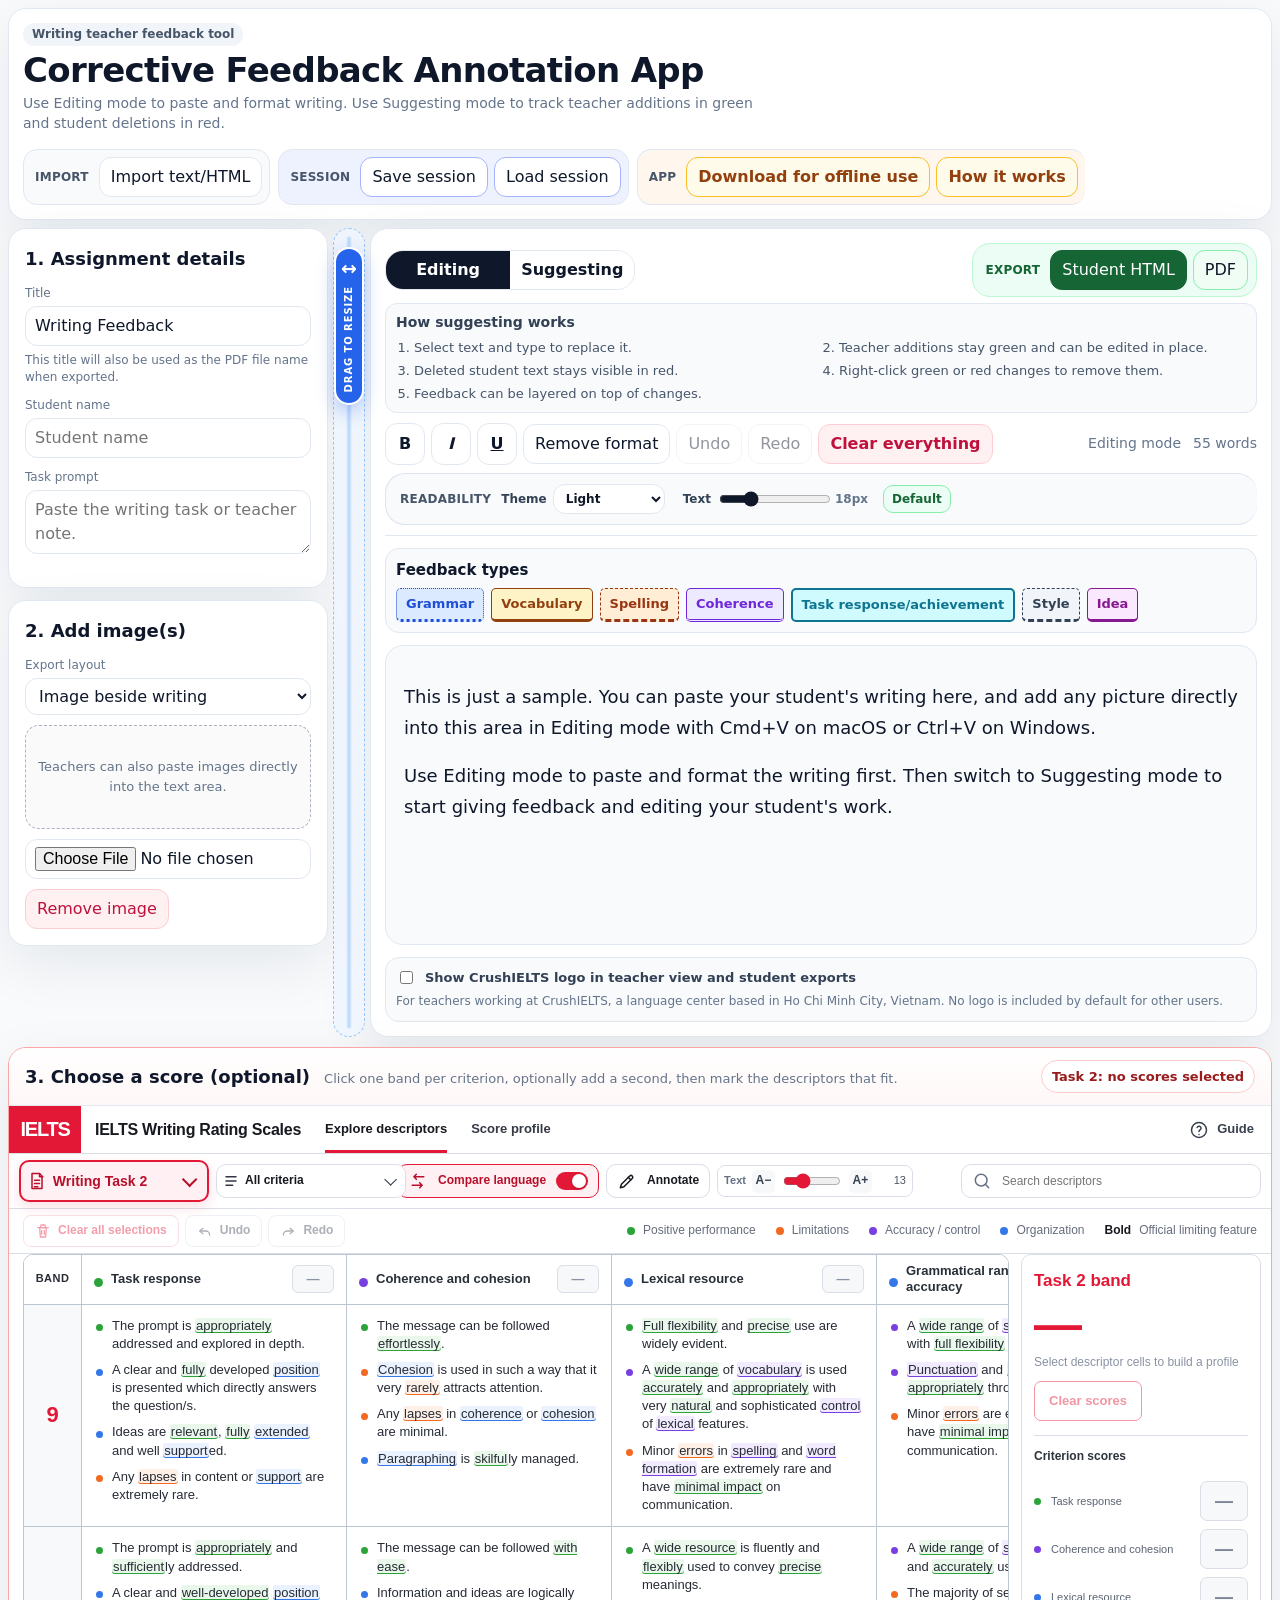
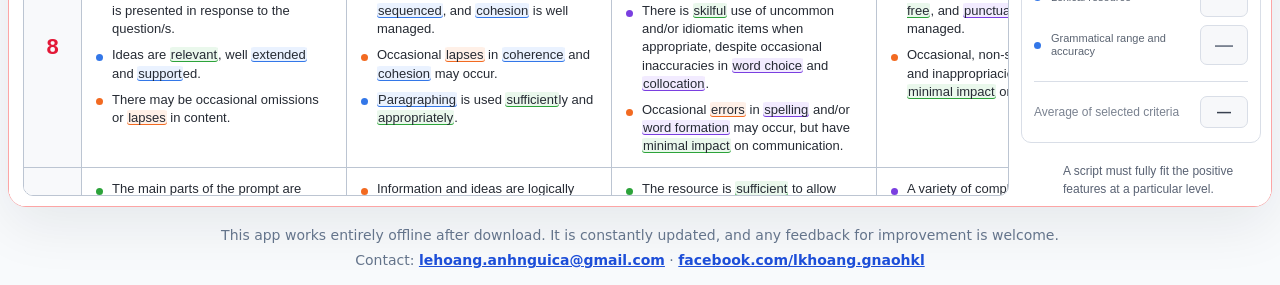
==== commit 4417186b: "Add files via upload" ====
--- a/index.html
+++ b/index.html
@@ -2681,18 +2681,62 @@
     .band-navigator {
       display: flex;
       align-items: center;
-      gap: 8px;
+      gap: 6px;
+      overflow-x: auto;
       color: var(--muted);
       white-space: nowrap;
     }
 
-    .band-label {
-      color: #303744;
-      font-size: 13px;
-      font-weight: 800;
-    }
-
-    .band-direction { font-size: 12px; }
+    .selection-control-button {
+      min-height: 32px;
+      display: inline-flex;
+      align-items: center;
+      justify-content: center;
+      gap: 7px;
+      padding: 0 11px;
+      border: 1px solid var(--line);
+      border-radius: 8px;
+      background: #fff;
+      color: #394150;
+      cursor: pointer;
+      font-size: 12px;
+      font-weight: 700;
+      transition: border-color .15s, background .15s, color .15s, opacity .15s;
+    }
+
+    .selection-control-button:hover:not(:disabled),
+    .selection-control-button:focus-visible {
+      border-color: var(--line-strong);
+      background: var(--surface-alt);
+      outline: 0;
+    }
+
+    .selection-control-button svg {
+      width: 16px;
+      height: 16px;
+      flex: 0 0 auto;
+      stroke: currentColor;
+      fill: none;
+      stroke-width: 1.9;
+      stroke-linecap: round;
+      stroke-linejoin: round;
+    }
+
+    .selection-control-button.clear-selections {
+      border-color: #f5b6bd;
+      color: var(--red);
+    }
+
+    .selection-control-button.clear-selections:hover:not(:disabled),
+    .selection-control-button.clear-selections:focus-visible {
+      border-color: var(--red);
+      background: var(--red-soft);
+    }
+
+    .selection-control-button:disabled {
+      cursor: default;
+      opacity: .42;
+    }
 
     .legend {
       display: flex;
@@ -5377,6 +5421,7 @@
       const bands = [9, 8, 7, 6, 5, 4, 3, 2, 1, 0];
       const storageKey = "writing-feedback-rating-scales-state-v1";
       const categoryColors = ["#2ca33a", "#7a3fe0", "#3377e8", "#3377e8"];
+      const selectionHistoryLimit = 100;
 
       const compareGroups = [
         {
@@ -5441,6 +5486,8 @@
         annotations: {},
         descriptorFits: {}
       };
+      let selectionUndoStack = [];
+      let selectionRedoStack = [];
 
       const $ = selector => document.querySelector(selector);
       const $$ = selector => [...document.querySelectorAll(selector)];
@@ -5489,6 +5536,63 @@
           if (value === true && descriptorForKey(key)) normalized[key] = true;
         });
         return normalized;
+      }
+
+      function selectionSnapshot() {
+        return {
+          scores: structuredClone(state.scores),
+          secondaryScores: structuredClone(state.secondaryScores),
+          descriptorFits: structuredClone(state.descriptorFits)
+        };
+      }
+
+      function selectionSnapshotsMatch(first, second) {
+        return JSON.stringify(first) === JSON.stringify(second);
+      }
+
+      function updateSelectionControls() {
+        const sectionHasSelections = selectedValues(state.section).length > 0;
+        const clearButton = $("#clearAllSelections");
+        const undoButton = $("#selectionUndo");
+        const redoButton = $("#selectionRedo");
+        if (clearButton) clearButton.disabled = !sectionHasSelections;
+        if (undoButton) undoButton.disabled = selectionUndoStack.length === 0;
+        if (redoButton) redoButton.disabled = selectionRedoStack.length === 0;
+      }
+
+      function recordSelectionChange() {
+        const snapshot = selectionSnapshot();
+        if (!selectionSnapshotsMatch(selectionUndoStack.at(-1), snapshot)) {
+          selectionUndoStack.push(snapshot);
+          if (selectionUndoStack.length > selectionHistoryLimit) selectionUndoStack.shift();
+        }
+        selectionRedoStack = [];
+        updateSelectionControls();
+      }
+
+      function restoreSelectionSnapshot(snapshot) {
+        state.scores = structuredClone(snapshot.scores);
+        state.secondaryScores = structuredClone(snapshot.secondaryScores);
+        state.descriptorFits = structuredClone(snapshot.descriptorFits);
+        renderAll();
+      }
+
+      function undoSelectionChange() {
+        const previous = selectionUndoStack.pop();
+        if (!previous) return;
+        selectionRedoStack.push(selectionSnapshot());
+        if (selectionRedoStack.length > selectionHistoryLimit) selectionRedoStack.shift();
+        restoreSelectionSnapshot(previous);
+        showToast("Undid last selection change");
+      }
+
+      function redoSelectionChange() {
+        const next = selectionRedoStack.pop();
+        if (!next) return;
+        selectionUndoStack.push(selectionSnapshot());
+        if (selectionUndoStack.length > selectionHistoryLimit) selectionUndoStack.shift();
+        restoreSelectionSnapshot(next);
+        showToast("Redid selection change");
       }
 
       function ratingScaleSnapshot() {
@@ -5606,6 +5710,8 @@
         } else {
           return;
         }
+        selectionUndoStack = [];
+        selectionRedoStack = [];
         renderCriterionOptions();
         renderBandNavigator();
         syncToolbar();
@@ -5778,6 +5884,7 @@
       function toggleDescriptorFit(line) {
         const key = line?.dataset?.annotationKey;
         if (!key || !descriptorForKey(key)) return;
+        recordSelectionChange();
         if (state.descriptorFits[key]) delete state.descriptorFits[key];
         else state.descriptorFits[key] = true;
         renderAll();
@@ -5808,8 +5915,19 @@
 
       function renderBandNavigator() {
         $("#bandNavigator").innerHTML = `
-          <span class="band-label">Vertical band scale</span>
-          <span class="band-direction">Band 9 at the top · Band 0 at the bottom</span>`;
+          <button class="selection-control-button clear-selections" type="button" id="clearAllSelections" title="Clear all band and descriptor selections for this task">
+            <svg viewBox="0 0 24 24" aria-hidden="true"><path d="M4 7h16"></path><path d="M9 3h6l1 4H8l1-4Z"></path><path d="m7 7 1 14h8l1-14"></path><path d="M10 11v6M14 11v6"></path></svg>
+            <span>Clear all selections</span>
+          </button>
+          <button class="selection-control-button" type="button" id="selectionUndo" title="Undo last score selection change">
+            <svg viewBox="0 0 24 24" aria-hidden="true"><path d="m9 8-5 4 5 4"></path><path d="M5 12h8a6 6 0 0 1 6 6"></path></svg>
+            <span>Undo</span>
+          </button>
+          <button class="selection-control-button" type="button" id="selectionRedo" title="Redo last undone score selection change">
+            <svg viewBox="0 0 24 24" aria-hidden="true"><path d="m15 8 5 4-5 4"></path><path d="M19 12h-8a6 6 0 0 0-6 6"></path></svg>
+            <span>Redo</span>
+          </button>`;
+        updateSelectionControls();
       }
 
       function syncToolbar() {
@@ -5984,6 +6102,7 @@
         renderMatrix(options);
         renderScoreSidebar();
         renderProfile();
+        updateSelectionControls();
         saveState();
       }
 
@@ -5992,6 +6111,7 @@
         const band = Number(cell.dataset.band);
         const primary = state.scores[state.section][criterion];
         const secondary = state.secondaryScores[state.section][criterion];
+        recordSelectionChange();
         if (primary === band) {
           clearDescriptorFitsForBand(state.section, criterion, band);
           state.scores[state.section][criterion] = secondary;
@@ -6012,6 +6132,18 @@
         renderAll();
       }
 
+      function clearCurrentSectionSelections() {
+        if (!selectedValues(state.section).length) return;
+        recordSelectionChange();
+        data.sections[state.section].criteria.forEach(criterion => {
+          state.scores[state.section][criterion] = null;
+          state.secondaryScores[state.section][criterion] = null;
+        });
+        clearDescriptorFitsForSection(state.section);
+        renderAll();
+        showToast(`${data.sections[state.section].shortLabel} selections cleared`);
+      }
+
       function setFontSize(value) {
         state.fontSize = Math.max(11, Math.min(18, Math.round(Number(value) * 2) / 2));
         syncToolbar();
@@ -6106,6 +6238,8 @@
         if (state.section === "Writing Task 1" || state.section === "Writing Task 2") {
           state.lastWritingSection = state.section;
         }
+        selectionUndoStack = [];
+        selectionRedoStack = [];
         state.criterion = "__all";
         state.activeBand = 9;
         renderCriterionOptions();
@@ -6226,15 +6360,13 @@
         renderAll();
       });
 
-      $("#clearScores").addEventListener("click", () => {
-        data.sections[state.section].criteria.forEach(criterion => {
-          state.scores[state.section][criterion] = null;
-          state.secondaryScores[state.section][criterion] = null;
-        });
-        clearDescriptorFitsForSection(state.section);
-        renderAll();
-        showToast(`${data.sections[state.section].shortLabel} scores cleared`);
+      $("#bandNavigator").addEventListener("click", event => {
+        if (event.target.closest("#clearAllSelections")) clearCurrentSectionSelections();
+        if (event.target.closest("#selectionUndo")) undoSelectionChange();
+        if (event.target.closest("#selectionRedo")) redoSelectionChange();
       });
+
+      $("#clearScores").addEventListener("click", clearCurrentSectionSelections);
 
       $(".primary-tabs").addEventListener("click", event => {
         const button = event.target.closest("[data-view]");
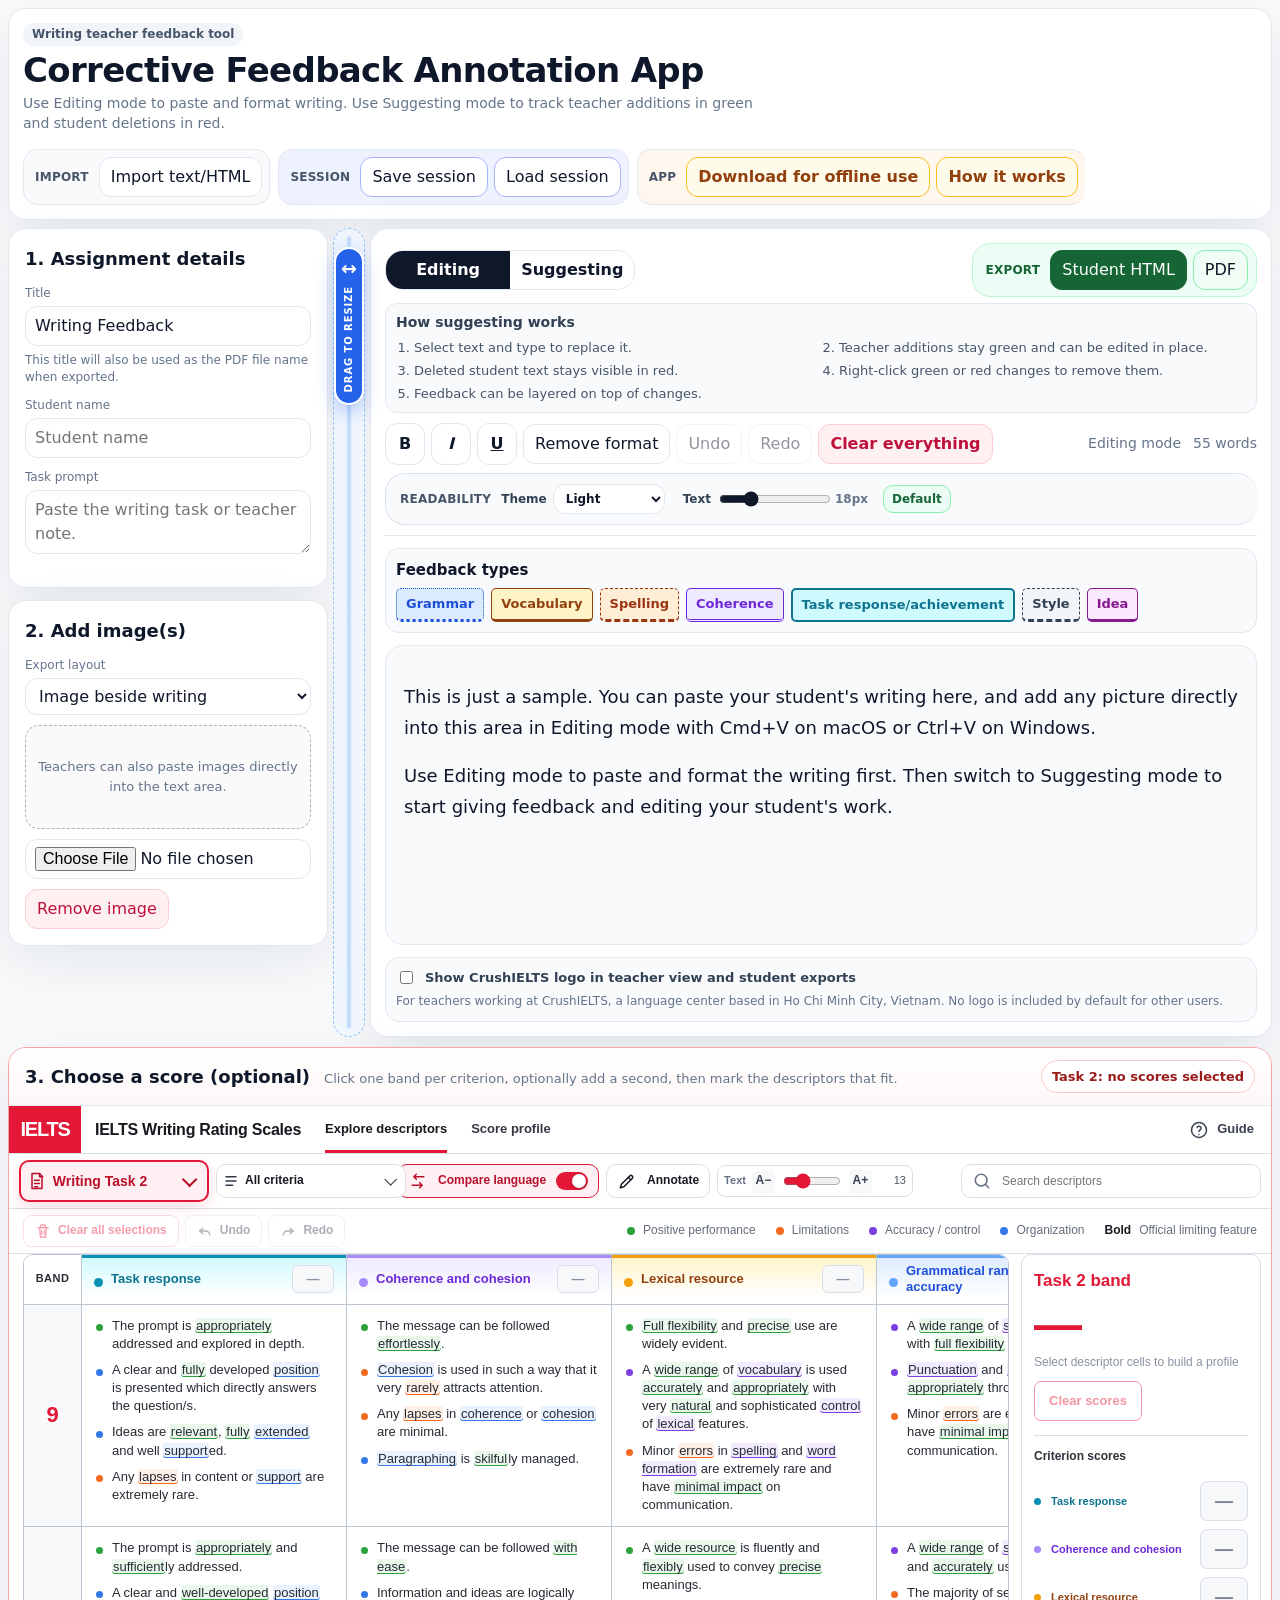
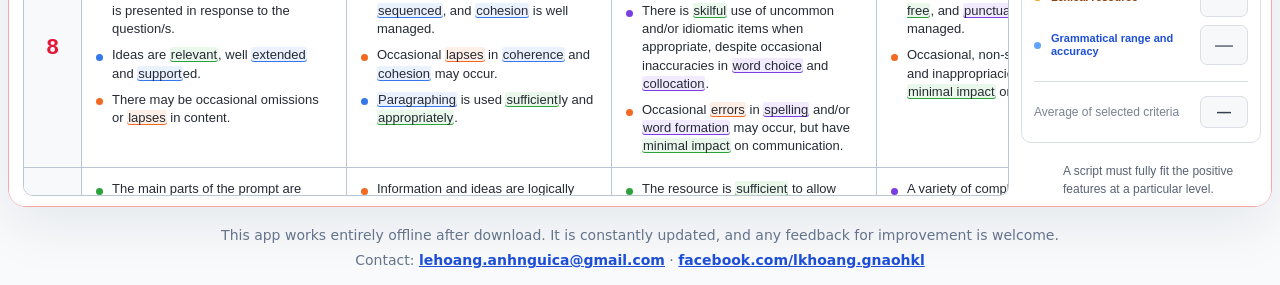
==== commit 265d3468: "Add files via upload" ====
--- a/index.html
+++ b/index.html
@@ -2842,6 +2842,8 @@
       justify-content: space-between;
       gap: 10px;
       padding-inline: 12px;
+      background: linear-gradient(180deg, var(--category-soft, #fff) 0%, #fff 86%);
+      box-shadow: inset 0 3px 0 var(--category-color, var(--organize));
       text-align: left;
     }
 
@@ -2853,7 +2855,7 @@
     }
 
     .criterion-head-main strong {
-      color: #292f38;
+      color: var(--category-text, #292f38);
       font-size: 13px;
       line-height: 1.25;
     }
@@ -2873,9 +2875,9 @@
     }
 
     .criterion-head-score.has-score {
-      border-color: rgba(227, 24, 55, .35);
-      background: var(--red-soft);
-      color: var(--red-dark);
+      border-color: var(--category-color, var(--red));
+      background: var(--category-soft, var(--red-soft));
+      color: var(--category-text, var(--red-dark));
     }
 
     .band-axis-cell {
@@ -2915,19 +2917,19 @@
 
     .descriptor-cell:focus-visible {
       z-index: 4;
-      outline: 3px solid rgba(227, 24, 55, .22);
+      outline: 3px solid var(--category-color, var(--red));
       outline-offset: -3px;
     }
 
     .descriptor-cell.selected {
       z-index: 3;
-      background: linear-gradient(180deg, #fff 0%, var(--red-soft) 100%);
-      box-shadow: inset 0 0 0 2px var(--red);
+      background: linear-gradient(180deg, #fff 0%, var(--category-soft, var(--red-soft)) 100%);
+      box-shadow: inset 0 0 0 2px var(--category-color, var(--red));
     }
 
     .descriptor-cell.selected-secondary {
-      background: linear-gradient(180deg, #fff 0%, #eef5ff 100%);
-      box-shadow: inset 0 0 0 2px #3377e8;
+      background: linear-gradient(180deg, #fff 0%, var(--category-soft, #eef5ff) 100%);
+      box-shadow: inset 0 0 0 2px var(--category-color, #3377e8);
     }
 
     .cell-selection-note {
@@ -2936,17 +2938,18 @@
       justify-content: space-between;
       gap: 8px;
       margin: -4px -5px 10px;
+      border-left: 3px solid var(--category-color, var(--red));
       border-radius: 7px;
-      background: rgba(227, 24, 55, .09);
+      background: var(--category-soft, rgba(227, 24, 55, .09));
       padding: 6px 8px;
-      color: var(--red-dark);
+      color: var(--category-text, var(--red-dark));
       font-size: 10px;
       line-height: 1.25;
     }
 
     .selected-secondary .cell-selection-note {
-      background: #e6f0ff;
-      color: #1d5fc4;
+      background: var(--category-soft, #e6f0ff);
+      color: var(--category-text, #1d5fc4);
     }
 
     .cell-selection-note strong {
@@ -3159,8 +3162,9 @@
     }
 
     .score-row-label {
-      color: #5b6472;
+      color: var(--category-text, #5b6472);
       font-size: 11px;
+      font-weight: 700;
       line-height: 1.25;
     }
 
@@ -3178,9 +3182,9 @@
     }
 
     .score-row-value.has-score {
-      border-color: rgba(227, 24, 55, .28);
-      background: var(--red-soft);
-      color: var(--red-dark);
+      border-color: var(--category-color, var(--red));
+      background: var(--category-soft, var(--red-soft));
+      color: var(--category-text, var(--red-dark));
     }
 
     .average-line {
@@ -3328,12 +3332,13 @@
     }
 
     .profile-criterion-name {
-      color: #3e4653;
+      color: var(--category-text, #3e4653);
       font-size: 12px;
-      font-weight: 650;
+      font-weight: 700;
     }
 
     .profile-criterion-score {
+      color: var(--category-text, var(--ink));
       font-weight: 820;
       font-variant-numeric: tabular-nums;
     }
@@ -3349,7 +3354,7 @@
       display: block;
       height: 100%;
       border-radius: inherit;
-      background: var(--red);
+      background: var(--category-color, var(--red));
     }
 
     .profile-result {
@@ -5420,7 +5425,12 @@
       const sectionNames = Object.keys(data.sections);
       const bands = [9, 8, 7, 6, 5, 4, 3, 2, 1, 0];
       const storageKey = "writing-feedback-rating-scales-state-v1";
-      const categoryColors = ["#2ca33a", "#7a3fe0", "#3377e8", "#3377e8"];
+      const criterionPalettes = [
+        { color: "#0891b2", soft: "#cffafe", text: "#0e7490" },
+        { color: "#a78bfa", soft: "#ede9fe", text: "#6d28d9" },
+        { color: "#f59e0b", soft: "#fef3c7", text: "#92400e" },
+        { color: "#60a5fa", soft: "#dbeafe", text: "#1d4ed8" }
+      ];
       const selectionHistoryLimit = 100;
 
       const compareGroups = [
@@ -5501,6 +5511,12 @@
       const formatBand = value => value == null || Number.isNaN(value) ? "—" : value.toFixed(1);
       const descriptorText = descriptor => typeof descriptor === "string" ? descriptor : descriptor.text;
       const descriptorBold = descriptor => Array.isArray(descriptor?.bold) ? descriptor.bold : [];
+      const criterionPalette = (section, criterion) => {
+        const index = section.criteria.indexOf(criterion);
+        return criterionPalettes[index] || criterionPalettes[3];
+      };
+      const criterionStyle = palette =>
+        `--category-color:${palette.color};--category-soft:${palette.soft};--category-text:${palette.text}`;
 
       function descriptorForKey(key) {
         const [section, criterion, band, indexText] = key.split("|");
@@ -5966,10 +5982,10 @@
         const header = [
           '<div class="matrix-head corner">Band</div>',
           ...criteria.map(criterion => {
-            const criterionIndex = section.criteria.indexOf(criterion);
+            const palette = criterionPalette(section, criterion);
             const selectedScore = effectiveCriterionScore(state.section, criterion);
             return `
-              <div class="matrix-head criterion-head" style="--category-color:${categoryColors[criterionIndex] || categoryColors[3]}">
+              <div class="matrix-head criterion-head" style="${criterionStyle(palette)}">
                 <span class="criterion-head-main">
                   <span class="criterion-category" aria-hidden="true"></span>
                   <strong>${escapeHtml(criterion)}</strong>
@@ -5981,6 +5997,7 @@
 
         const rows = bands.map(band => {
           const cells = criteria.map(criterion => {
+            const palette = criterionPalette(section, criterion);
             const descriptors = section.bands[String(band)][criterion] || [];
             const matchingDescriptors = descriptors.filter(descriptor =>
               descriptorText(descriptor).toLowerCase().includes(query)
@@ -6015,6 +6032,7 @@
                 : `Set ${criterion} to Band ${band}`;
             return `
               <div class="descriptor-cell ${selected ? "selected" : ""} ${primarySelected ? "selected-primary" : ""} ${secondarySelected ? "selected-secondary" : ""} ${cellMatches ? "search-match" : ""}"
+                   style="${criterionStyle(palette)}"
                    data-criterion="${escapeHtml(criterion)}"
                    data-band="${band}"
                    role="button"
@@ -6057,10 +6075,11 @@
         $("#rawAverage").textContent = result.raw == null ? "—" : result.raw.toFixed(2);
         $("#clearScores").disabled = values.length === 0;
 
-        $("#scoreRows").innerHTML = section.criteria.map((criterion, index) => {
+        $("#scoreRows").innerHTML = section.criteria.map(criterion => {
           const value = effectiveCriterionScore(state.section, criterion);
+          const palette = criterionPalette(section, criterion);
           return `
-            <div class="score-row" style="--category-color:${categoryColors[index] || categoryColors[3]}">
+            <div class="score-row" style="${criterionStyle(palette)}">
               <span class="score-row-dot" aria-hidden="true"></span>
               <span class="score-row-label">${escapeHtml(criterion)}</span>
               <span class="score-row-value ${value != null ? "has-score" : ""}">${formatBandSelection(state.section, criterion)}</span>
@@ -6079,8 +6098,9 @@
           const chosen = selectedValues(sectionName).length;
           const criteriaRows = section.criteria.map(criterion => {
             const value = effectiveCriterionScore(sectionName, criterion);
+            const palette = criterionPalette(section, criterion);
             return `
-              <div class="profile-criterion-row">
+              <div class="profile-criterion-row" style="${criterionStyle(palette)}">
                 <span class="profile-criterion-name">${escapeHtml(criterion)}</span>
                 <span class="profile-criterion-score">${formatBandSelection(sectionName, criterion)}</span>
                 <span class="profile-track" aria-hidden="true"><span style="width:${value == null ? 0 : (value / 9) * 100}%"></span></span>
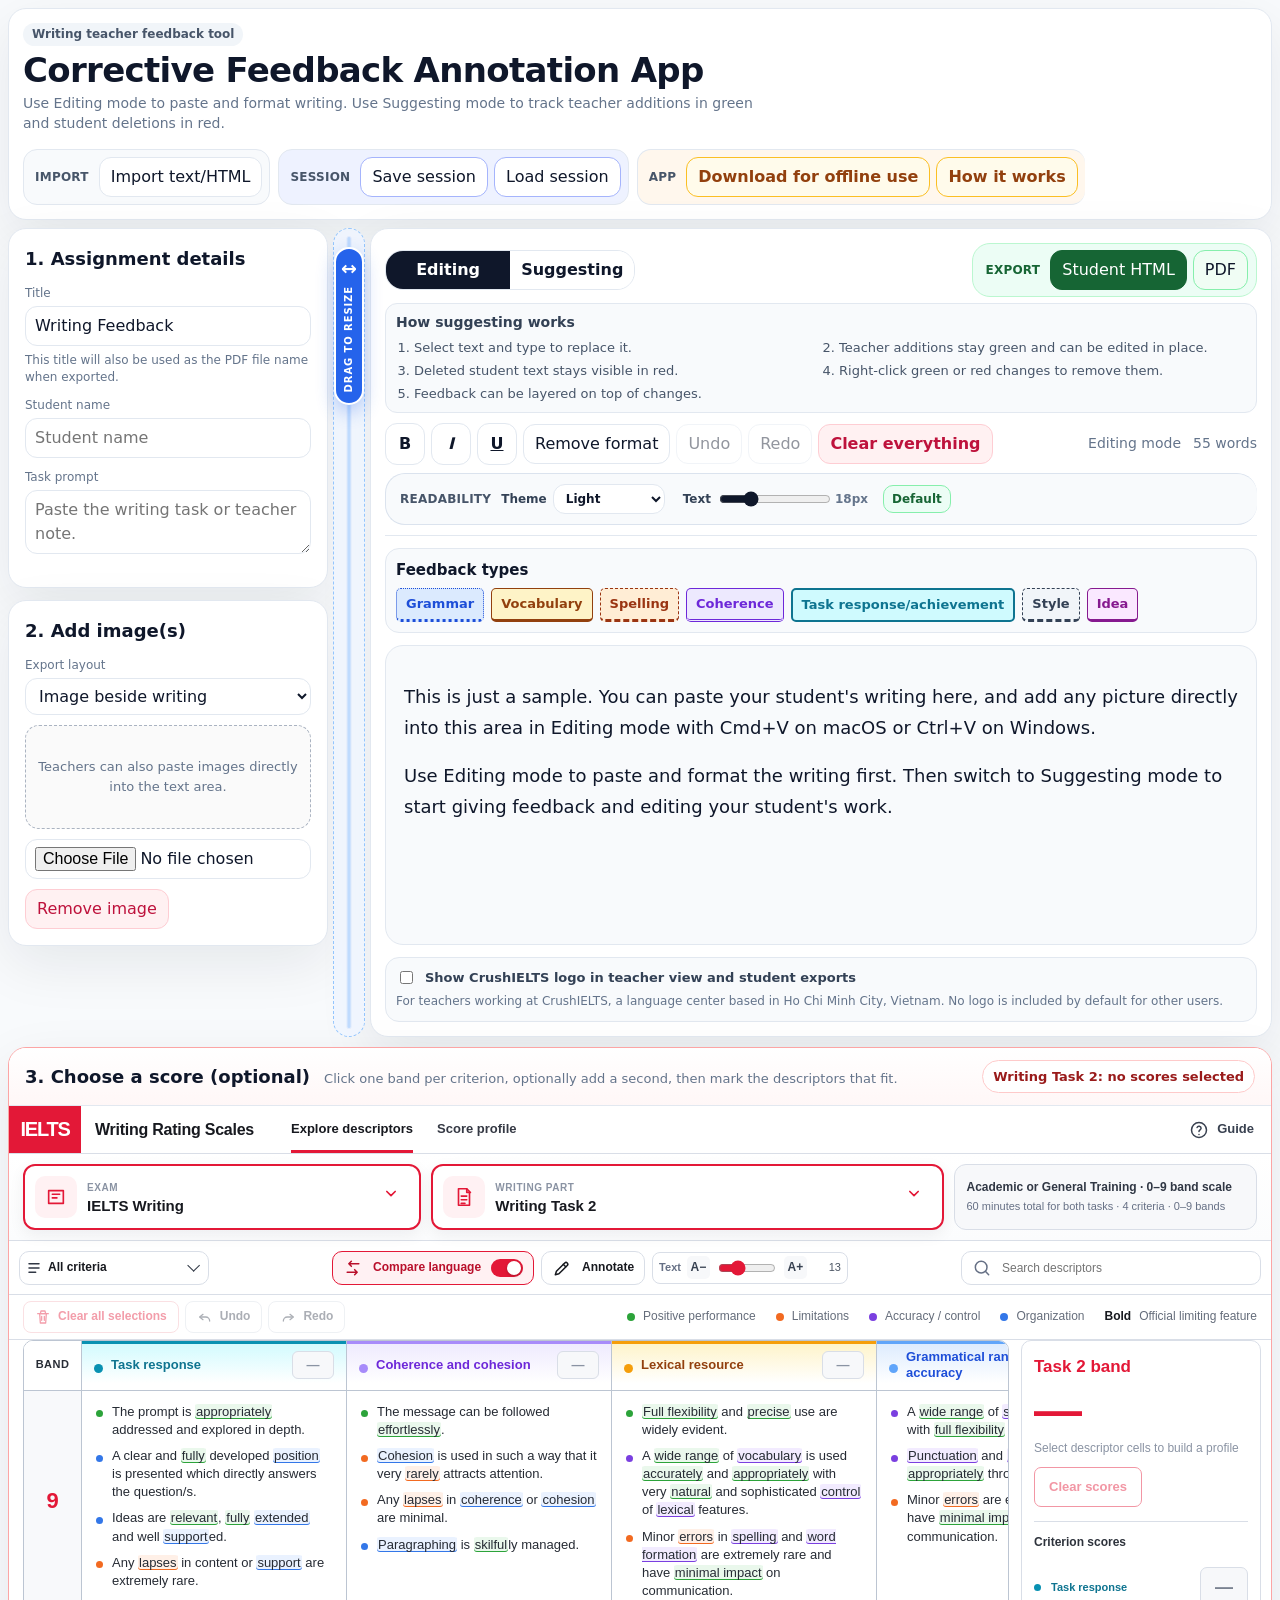
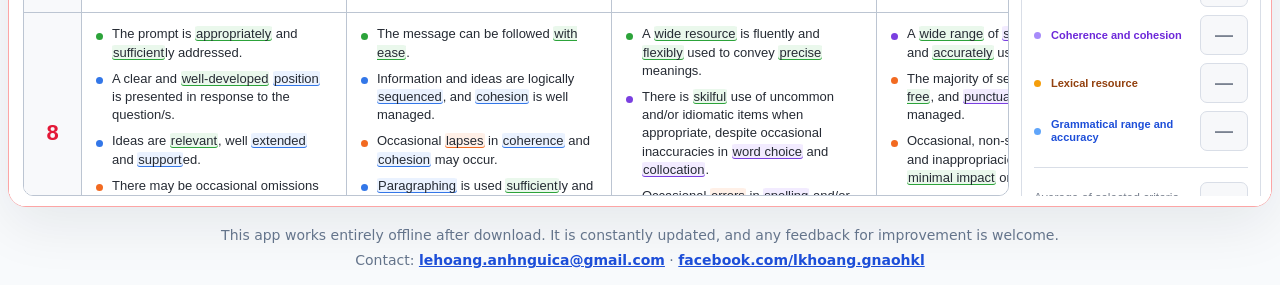
==== commit 65fb50b4: "Add files via upload" ====
--- a/index.html
+++ b/index.html
@@ -2244,7 +2244,7 @@
     .app {
       height: 100dvh;
       display: grid;
-      grid-template-rows: auto auto minmax(0, 1fr);
+      grid-template-rows: auto auto auto minmax(0, 1fr);
       background: var(--surface);
     }
 
@@ -2267,6 +2267,11 @@
       font-size: 20px;
       font-weight: 900;
       letter-spacing: -1.2px;
+    }
+
+    .brand-block.cambridge {
+      background: #19a9a4;
+      letter-spacing: -.5px;
     }
 
     .product-name {
@@ -2359,7 +2364,7 @@
 
     .toolbar {
       display: grid;
-      grid-template-columns: 330px minmax(0, 1fr) minmax(220px, 300px);
+      grid-template-columns: 200px minmax(0, 1fr) minmax(220px, 300px);
       align-items: center;
       gap: 6px;
       min-height: 54px;
@@ -2367,6 +2372,126 @@
       border-bottom: 1px solid var(--line);
       background: #fff;
       z-index: 18;
+    }
+
+    .assessment-strip {
+      display: grid;
+      grid-template-columns: minmax(250px, 1.05fr) minmax(280px, 1.35fr) minmax(220px, .8fr);
+      align-items: stretch;
+      gap: 10px;
+      padding: 10px 14px;
+      border-bottom: 1px solid var(--line);
+      background: linear-gradient(180deg, #fff 0%, #fbfcfd 100%);
+      z-index: 19;
+    }
+
+    .assessment-choice {
+      position: relative;
+      min-width: 0;
+      display: grid;
+      grid-template-columns: 42px minmax(0, 1fr) 28px;
+      grid-template-rows: auto auto;
+      align-items: center;
+      column-gap: 10px;
+      min-height: 66px;
+      padding: 9px 10px;
+      border: 2px solid var(--assessment-accent, var(--red));
+      border-radius: 12px;
+      background: #fff;
+      box-shadow: 0 5px 16px rgba(17, 24, 39, .06);
+      transition: box-shadow .15s, transform .15s, border-color .15s;
+    }
+
+    .assessment-choice:hover,
+    .assessment-choice:focus-within {
+      transform: translateY(-1px);
+      box-shadow: 0 8px 20px rgba(17, 24, 39, .1);
+    }
+
+    .assessment-choice-icon {
+      grid-row: 1 / 3;
+      width: 42px;
+      height: 42px;
+      display: grid;
+      place-items: center;
+      border-radius: 10px;
+      background: var(--assessment-soft, var(--red-soft));
+      color: var(--assessment-accent, var(--red));
+    }
+
+    .assessment-choice-icon svg {
+      width: 22px;
+      height: 22px;
+      stroke: currentColor;
+      fill: none;
+      stroke-width: 1.8;
+      stroke-linecap: round;
+      stroke-linejoin: round;
+    }
+
+    .assessment-choice-label {
+      align-self: end;
+      color: var(--subtle);
+      font-size: 10px;
+      font-weight: 850;
+      letter-spacing: .55px;
+      line-height: 1;
+      text-transform: uppercase;
+    }
+
+    .assessment-choice select {
+      grid-column: 2;
+      min-width: 0;
+      width: 100%;
+      border: 0;
+      outline: 0;
+      appearance: none;
+      background: transparent;
+      color: var(--ink);
+      cursor: pointer;
+      font-size: 15px;
+      font-weight: 820;
+      line-height: 1.2;
+    }
+
+    .assessment-choice-chevron {
+      grid-column: 3;
+      grid-row: 1 / 3;
+      color: var(--assessment-accent, var(--red));
+      pointer-events: none;
+    }
+
+    .assessment-choice-chevron svg {
+      width: 20px;
+      height: 20px;
+      stroke: currentColor;
+      fill: none;
+      stroke-width: 2;
+      stroke-linecap: round;
+      stroke-linejoin: round;
+    }
+
+    .assessment-context {
+      min-width: 0;
+      display: grid;
+      align-content: center;
+      gap: 4px;
+      padding: 9px 12px;
+      border: 1px solid var(--line);
+      border-radius: 12px;
+      background: var(--surface-alt);
+    }
+
+    .assessment-context strong {
+      color: #303744;
+      font-size: 12px;
+      line-height: 1.25;
+    }
+
+    .assessment-context span {
+      color: var(--muted);
+      font-size: 11px;
+      line-height: 1.35;
     }
 
     .toolbar-group {
@@ -2960,6 +3085,7 @@
     .cell-selection-note span {
       color: #626c7a;
       text-align: right;
+      white-space: nowrap;
     }
 
     .descriptor-cell.search-match { background: #fffbe8; }
@@ -3109,6 +3235,7 @@
       line-height: 1;
       letter-spacing: -2px;
       font-variant-numeric: tabular-nums;
+      white-space: nowrap;
     }
 
     .score-caption {
@@ -3365,6 +3492,7 @@
       font-size: 32px;
       font-weight: 820;
       font-variant-numeric: tabular-nums;
+      white-space: nowrap;
     }
 
     .empty-profile {
@@ -3396,7 +3524,7 @@
 
     @media (max-width: 1180px) {
       .toolbar {
-        grid-template-columns: 330px minmax(430px, 1fr) minmax(210px, 260px);
+        grid-template-columns: 190px minmax(430px, 1fr) minmax(210px, 260px);
         gap: 12px;
         padding-inline: 16px;
       }
@@ -3405,6 +3533,7 @@
       .tool-button { padding-inline: 12px; }
       .legend { gap: 12px; }
       .workspace { grid-template-columns: minmax(0, 1fr) 240px; padding-left: 16px; }
+      .assessment-strip { grid-template-columns: minmax(230px, 1fr) minmax(250px, 1.2fr) minmax(190px, .8fr); }
     }
 
     @media (max-width: 940px) {
@@ -3412,7 +3541,7 @@
       .app {
         min-height: 100dvh;
         height: auto;
-        grid-template-rows: auto auto minmax(520px, 1fr);
+        grid-template-rows: auto auto auto minmax(520px, 1fr);
       }
       .topbar { flex-wrap: wrap; }
       .brand-block { width: 76px; flex-basis: 76px; }
@@ -3424,6 +3553,11 @@
         gap: 8px;
         padding: 8px;
       }
+      .assessment-strip {
+        grid-template-columns: 1fr 1fr;
+        padding: 8px;
+      }
+      .assessment-context { grid-column: 1 / -1; }
       .toolbar-group,
       .toolbar-group.center,
       .toolbar-group.end { justify-content: flex-start; flex-wrap: wrap; }
@@ -3487,6 +3621,9 @@
       .profile-result { min-height: 70px; border-top: 1px solid var(--line); }
       .profile-criterion-row { grid-template-columns: minmax(150px, 1fr) 42px; }
       .profile-track { grid-column: 1 / -1; margin-bottom: 8px; }
+      .assessment-strip { grid-template-columns: 1fr; }
+      .assessment-context { grid-column: auto; }
+      .assessment-choice { min-height: 62px; }
     }
 
     @media (prefers-reduced-motion: reduce) {
@@ -3500,8 +3637,8 @@
 <body>
   <div class="app">
     <header class="topbar">
-      <div class="brand-block" aria-label="IELTS">IELTS</div>
-      <div class="product-name">IELTS Writing Rating Scales</div>
+      <div class="brand-block" id="brandBlock" aria-label="IELTS">IELTS</div>
+      <div class="product-name" id="productName">Writing Rating Scales</div>
       <nav class="primary-tabs" aria-label="App views">
         <button class="primary-tab active" type="button" data-view="explorer">Explore descriptors</button>
         <button class="primary-tab" type="button" data-view="profile">Score profile</button>
@@ -3514,15 +3651,30 @@
       </div>
     </header>
 
+    <section class="assessment-strip" id="assessmentStrip" aria-label="Choose exam and writing part">
+      <label class="assessment-choice" id="examChoice">
+        <span class="assessment-choice-icon" aria-hidden="true">
+          <svg viewBox="0 0 24 24"><path d="M4 5h16v14H4Z"></path><path d="M8 9h8M8 13h5"></path></svg>
+        </span>
+        <span class="assessment-choice-label">Exam</span>
+        <select id="examSelect" aria-label="Exam"></select>
+        <span class="assessment-choice-chevron" aria-hidden="true"><svg viewBox="0 0 24 24"><path d="m7 9 5 5 5-5"></path></svg></span>
+      </label>
+
+      <label class="assessment-choice" id="taskChoice">
+        <span class="assessment-choice-icon" aria-hidden="true">
+          <svg viewBox="0 0 24 24"><path d="M6 3h9l3 3v15H6Z"></path><path d="M15 3v4h4M9 11h6M9 15h6M9 19h4"></path></svg>
+        </span>
+        <span class="assessment-choice-label">Writing part</span>
+        <select id="sectionSelect" aria-label="Writing part"></select>
+        <span class="assessment-choice-chevron" aria-hidden="true"><svg viewBox="0 0 24 24"><path d="m7 9 5 5 5-5"></path></svg></span>
+      </label>
+
+      <div class="assessment-context" id="assessmentContext" aria-live="polite"></div>
+    </section>
+
     <section class="toolbar" id="toolbar" aria-label="Rating scale controls">
       <div class="toolbar-group">
-        <label class="select-control task-select-control" title="Choose Writing Task 1 or Writing Task 2">
-          <span class="control-icon" aria-hidden="true">
-            <svg viewBox="0 0 24 24"><path d="M6 3h9l3 3v15H6Z"></path><path d="M15 3v4h4M9 11h6M9 15h6M9 19h4"></path></svg>
-          </span>
-          <select id="sectionSelect" aria-label="Assessment"></select>
-        </label>
-
         <label class="select-control wide">
           <span class="control-icon" aria-hidden="true">
             <svg viewBox="0 0 24 24"><path d="M6 7h12M6 12h12M6 17h8"></path></svg>
@@ -3582,7 +3734,7 @@
       </div>
 
       <div class="workspace">
-        <section class="matrix-frame" aria-label="IELTS band descriptor matrix">
+        <section class="matrix-frame" id="matrixFrame" aria-label="Writing rating descriptor matrix">
           <div class="matrix-scroll" id="matrixScroll">
             <div class="matrix" id="matrix"></div>
           </div>
@@ -3597,7 +3749,7 @@
             <div class="score-divider"></div>
             <div class="score-section-title">Criterion scores</div>
             <div id="scoreRows"></div>
-            <div class="average-line"><span>Average of selected criteria</span><strong id="rawAverage">—</strong></div>
+            <div class="average-line"><span id="averageLabel">Average of selected criteria</span><strong id="rawAverage">—</strong></div>
           </div>
 
           <div class="help-note" id="helpNote">
@@ -3619,7 +3771,7 @@
             <p>Provisional analytic scores selected in the descriptor explorer.</p>
           </div>
           <div class="writing-overall">
-            <span>Weighted Writing band</span>
+            <span id="writingOverallLabel">Weighted Writing band</span>
             <strong id="writingOverall">—</strong>
           </div>
         </header>
@@ -5415,6 +5567,257 @@
   }
 };
 
+const CAMBRIDGE_CRITERIA = ["Content", "Communicative Achievement", "Organisation", "Language"];
+
+function cambridgeBand(descriptors) {
+  return Object.fromEntries(CAMBRIDGE_CRITERIA.map(criterion => [
+    criterion,
+    (descriptors[criterion] || []).map(text => ({ text, bold: [] }))
+  ]));
+}
+
+function cambridgeBands({ band5, band3, band1 }) {
+  return {
+    "5": cambridgeBand(band5),
+    "4": cambridgeBand(Object.fromEntries(CAMBRIDGE_CRITERIA.map(criterion => [
+      criterion,
+      ["Performance shares features of Bands 3 and 5."]
+    ]))),
+    "3": cambridgeBand(band3),
+    "2": cambridgeBand(Object.fromEntries(CAMBRIDGE_CRITERIA.map(criterion => [
+      criterion,
+      ["Performance shares features of Bands 1 and 3."]
+    ]))),
+    "1": cambridgeBand(band1),
+    "0": cambridgeBand({
+      "Content": [
+        "Content is totally irrelevant.",
+        "Target reader is not informed."
+      ],
+      "Communicative Achievement": ["Performance below Band 1."],
+      "Organisation": ["Performance below Band 1."],
+      "Language": ["Performance below Band 1."]
+    })
+  };
+}
+
+const CAMBRIDGE_SCALES = {
+  "cambridge-b2": {
+    assessmentLabel: "B2 First for Schools",
+    brand: "B2",
+    duration: "1 hour 20 minutes",
+    sourceNote: "Cambridge English B2 First for Schools Writing assessment subscales, transcribed from the supplied reference.",
+    tasks: [
+      { id: "part-1", label: "Part 1", detail: "Essay · 140–190 words · compulsory task" },
+      { id: "part-2", label: "Part 2", detail: "Article, email, review or story · 140–190 words · choose one task" }
+    ],
+    bands: cambridgeBands({
+      band5: {
+        "Content": [
+          "All content is relevant to the task.",
+          "Target reader is fully informed."
+        ],
+        "Communicative Achievement": [
+          "Uses the conventions of the communicative task effectively to hold the target reader’s attention and communicate straightforward and complex ideas, as appropriate."
+        ],
+        "Organisation": [
+          "Text is well organised and coherent, using a variety of cohesive devices and organisational patterns to generally good effect."
+        ],
+        "Language": [
+          "Uses a range of vocabulary, including less common lexis, appropriately.",
+          "Uses a range of simple and complex grammatical forms with control and flexibility.",
+          "Occasional errors may be present but do not impede communication."
+        ]
+      },
+      band3: {
+        "Content": [
+          "Minor irrelevances and/or omissions may be present.",
+          "Target reader is on the whole informed."
+        ],
+        "Communicative Achievement": [
+          "Uses the conventions of the communicative task to hold the target reader’s attention and communicate straightforward ideas."
+        ],
+        "Organisation": [
+          "Text is generally well organised and coherent, using a variety of linking words and cohesive devices."
+        ],
+        "Language": [
+          "Uses a range of everyday vocabulary appropriately, with occasional inappropriate use of less common lexis.",
+          "Uses a range of simple and some complex grammatical forms with a good degree of control.",
+          "Errors do not impede communication."
+        ]
+      },
+      band1: {
+        "Content": [
+          "Irrelevances and misinterpretation of task may be present.",
+          "Target reader is minimally informed."
+        ],
+        "Communicative Achievement": [
+          "Uses the conventions of the communicative task in generally appropriate ways to communicate straightforward ideas."
+        ],
+        "Organisation": [
+          "Text is connected and coherent, using basic linking words and a limited number of cohesive devices."
+        ],
+        "Language": [
+          "Uses everyday vocabulary generally appropriately, while occasionally overusing certain lexis.",
+          "Uses simple grammatical forms with a good degree of control.",
+          "While errors are noticeable, meaning can still be determined."
+        ]
+      }
+    })
+  },
+  "cambridge-c1": {
+    assessmentLabel: "C1 Advanced",
+    brand: "C1",
+    duration: "1 hour 30 minutes",
+    sourceNote: "Cambridge English C1 Advanced Writing assessment subscales, transcribed from the supplied reference.",
+    tasks: [
+      { id: "part-1", label: "Part 1", detail: "Essay · 220–260 words · compulsory task" },
+      { id: "part-2", label: "Part 2", detail: "Letter/email, proposal, report or review · 220–260 words · choose one task" }
+    ],
+    bands: cambridgeBands({
+      band5: {
+        "Content": [
+          "All content is relevant to the task.",
+          "Target reader is fully informed."
+        ],
+        "Communicative Achievement": [
+          "Uses the conventions of the communicative task with sufficient flexibility to communicate complex ideas in an effective way, holding the target reader’s attention with ease, fulfilling all communicative purposes."
+        ],
+        "Organisation": [
+          "Text is a well-organised, coherent whole, using a variety of cohesive devices and organisational patterns with flexibility."
+        ],
+        "Language": [
+          "Uses a range of vocabulary, including less common lexis, effectively and precisely.",
+          "Uses a wide range of simple and complex grammatical forms with full control, flexibility and sophistication.",
+          "Errors, if present, are related to less common words and structures, or occur as slips."
+        ]
+      },
+      band3: {
+        "Content": [
+          "Minor irrelevances and/or omissions may be present.",
+          "Target reader is on the whole informed."
+        ],
+        "Communicative Achievement": [
+          "Uses the conventions of the communicative task effectively to hold the target reader’s attention and communicate straightforward and complex ideas, as appropriate."
+        ],
+        "Organisation": [
+          "Text is well organised and coherent, using a variety of cohesive devices and organisational patterns to generally good effect."
+        ],
+        "Language": [
+          "Uses a range of vocabulary, including less common lexis, appropriately.",
+          "Uses a range of simple and complex grammatical forms with control and flexibility.",
+          "Occasional errors may be present, but do not impede communication."
+        ]
+      },
+      band1: {
+        "Content": [
+          "Irrelevances and misinterpretation of task may be present.",
+          "Target reader is minimally informed."
+        ],
+        "Communicative Achievement": [
+          "Uses the conventions of the communicative task to hold the target reader’s attention and communicate straightforward ideas."
+        ],
+        "Organisation": [
+          "Text is generally well organised and coherent, using a variety of linking words and cohesive devices."
+        ],
+        "Language": [
+          "Uses a range of everyday vocabulary appropriately, with occasional inappropriate use of less common lexis.",
+          "Uses a range of simple and some complex grammatical forms with a good degree of control.",
+          "Errors do not impede communication."
+        ]
+      }
+    })
+  },
+  "cambridge-c2": {
+    assessmentLabel: "C2 Proficiency",
+    brand: "C2",
+    duration: "1 hour 30 minutes",
+    sourceNote: "Cambridge English C2 Proficiency Writing assessment subscales, transcribed from the supplied reference.",
+    tasks: [
+      { id: "part-1", label: "Part 1", detail: "Discursive essay · 240–280 words · compulsory task" },
+      { id: "part-2", label: "Part 2", detail: "Article, letter, report or review · 280–320 words · choose one task" }
+    ],
+    bands: cambridgeBands({
+      band5: {
+        "Content": [
+          "All content is relevant to the task.",
+          "Target reader is fully informed."
+        ],
+        "Communicative Achievement": [
+          "Demonstrates complete command of the conventions of the communicative task.",
+          "Communicates complex ideas in an effective and convincing way, holding the target reader’s attention with ease, fulfilling all communicative purposes."
+        ],
+        "Organisation": [
+          "Text is organised impressively and coherently using a wide range of cohesive devices and organisational patterns with complete flexibility."
+        ],
+        "Language": [
+          "Uses a wide range of vocabulary, including less common lexis, with fluency, precision, sophistication and style.",
+          "Use of grammar is sophisticated, fully controlled and completely natural.",
+          "Any inaccuracies occur only as slips."
+        ]
+      },
+      band3: {
+        "Content": [
+          "Minor irrelevances and/or omissions may be present.",
+          "Target reader is on the whole informed."
+        ],
+        "Communicative Achievement": [
+          "Uses the conventions of the communicative task with sufficient flexibility to communicate complex ideas in an effective way, holding the target reader’s attention with ease, fulfilling all communicative purposes."
+        ],
+        "Organisation": [
+          "Text is a well-organised, coherent whole, using a variety of cohesive devices and organisational patterns with flexibility."
+        ],
+        "Language": [
+          "Uses a range of vocabulary, including less common lexis, effectively and precisely.",
+          "Uses a wide range of simple and complex grammatical forms with full control, flexibility and sophistication.",
+          "Errors, if present, are related to less common words and structures, or occur as slips."
+        ]
+      },
+      band1: {
+        "Content": [
+          "Irrelevances and misinterpretation of task may be present.",
+          "Target reader is minimally informed."
+        ],
+        "Communicative Achievement": [
+          "Uses the conventions of the communicative task effectively to hold the target reader’s attention and communicate straightforward and complex ideas, as appropriate."
+        ],
+        "Organisation": [
+          "Text is well organised and coherent, using a variety of cohesive devices and organisational patterns to generally good effect."
+        ],
+        "Language": [
+          "Uses a range of vocabulary, including less common lexis, appropriately.",
+          "Uses a range of simple and complex grammatical forms with control and flexibility.",
+          "Occasional errors may be present but do not impede communication."
+        ]
+      }
+    })
+  }
+};
+
+Object.entries(CAMBRIDGE_SCALES).forEach(([assessmentId, exam]) => {
+  exam.tasks.forEach(task => {
+    const sectionName = `${exam.assessmentLabel} · ${task.label}`;
+    window.IELTS_DATA.sections[sectionName] = {
+      assessmentId,
+      assessmentLabel: exam.assessmentLabel,
+      brand: exam.brand,
+      taskId: task.id,
+      taskLabel: task.label,
+      taskDetail: task.detail,
+      duration: exam.duration,
+      shortLabel: exam.brand,
+      maxBand: 5,
+      scoreMode: "sum",
+      totalMax: 20,
+      bandsOrder: [5, 4, 3, 2, 1, 0],
+      criteria: [...CAMBRIDGE_CRITERIA],
+      note: `${exam.assessmentLabel} Writing is assessed using Content, Communicative Achievement, Organisation and Language. Each criterion receives 0–5 marks.`,
+      sourceNote: exam.sourceNote,
+      bands: JSON.parse(JSON.stringify(exam.bands))
+    };
+  });
+});
+
   </script>
   <script>
     (() => {
@@ -5422,15 +5825,51 @@
 
       const data = window.IELTS_DATA;
       delete data.sections.Speaking;
+      data.sections["Writing Task 1"] = {
+        ...data.sections["Writing Task 1"],
+        assessmentId: "ielts",
+        assessmentLabel: "IELTS Writing",
+        brand: "IELTS",
+        taskId: "writing-task-1",
+        taskLabel: "Writing Task 1",
+        taskDetail: "Academic or General Training · 0–9 band scale",
+        duration: "60 minutes total for both tasks",
+        maxBand: 9,
+        scoreMode: "average",
+        bandsOrder: [9, 8, 7, 6, 5, 4, 3, 2, 1, 0],
+        sourceNote: data.meta.sourceNote
+      };
+      data.sections["Writing Task 2"] = {
+        ...data.sections["Writing Task 2"],
+        assessmentId: "ielts",
+        assessmentLabel: "IELTS Writing",
+        brand: "IELTS",
+        taskId: "writing-task-2",
+        taskLabel: "Writing Task 2",
+        taskDetail: "Academic or General Training · 0–9 band scale",
+        duration: "60 minutes total for both tasks",
+        maxBand: 9,
+        scoreMode: "average",
+        bandsOrder: [9, 8, 7, 6, 5, 4, 3, 2, 1, 0],
+        sourceNote: data.meta.sourceNote
+      };
       const sectionNames = Object.keys(data.sections);
-      const bands = [9, 8, 7, 6, 5, 4, 3, 2, 1, 0];
+      const assessmentDefinitions = [...new Map(sectionNames.map(name => {
+        const section = data.sections[name];
+        return [section.assessmentId, {
+          id: section.assessmentId,
+          label: section.assessmentLabel,
+          brand: section.brand
+        }];
+      })).values()];
       const storageKey = "writing-feedback-rating-scales-state-v1";
-      const criterionPalettes = [
-        { color: "#0891b2", soft: "#cffafe", text: "#0e7490" },
-        { color: "#a78bfa", soft: "#ede9fe", text: "#6d28d9" },
-        { color: "#f59e0b", soft: "#fef3c7", text: "#92400e" },
-        { color: "#60a5fa", soft: "#dbeafe", text: "#1d4ed8" }
-      ];
+      const criterionPalettes = {
+        task: { color: "#0891b2", soft: "#cffafe", text: "#0e7490" },
+        style: { color: "#64748b", soft: "#f1f5f9", text: "#334155" },
+        coherence: { color: "#a78bfa", soft: "#ede9fe", text: "#6d28d9" },
+        vocabulary: { color: "#f59e0b", soft: "#fef3c7", text: "#92400e" },
+        grammar: { color: "#60a5fa", soft: "#dbeafe", text: "#1d4ed8" }
+      };
       const selectionHistoryLimit = 100;
 
       const compareGroups = [
@@ -5475,6 +5914,7 @@
       ];
 
       const state = {
+        assessmentId: "ielts",
         section: "Writing Task 2",
         lastWritingSection: "Writing Task 2",
         criterion: "__all",
@@ -5509,11 +5949,21 @@
       const escapeRegExp = value => value.replace(/[.*+?^${}()|[\]\\]/g, "\\$&");
       const roundHalf = value => Math.round(value * 2) / 2;
       const formatBand = value => value == null || Number.isNaN(value) ? "—" : value.toFixed(1);
+      const formatMark = value => value == null || Number.isNaN(value)
+        ? "—"
+        : Number.isInteger(value) ? String(value) : value.toFixed(1);
       const descriptorText = descriptor => typeof descriptor === "string" ? descriptor : descriptor.text;
       const descriptorBold = descriptor => Array.isArray(descriptor?.bold) ? descriptor.bold : [];
-      const criterionPalette = (section, criterion) => {
-        const index = section.criteria.indexOf(criterion);
-        return criterionPalettes[index] || criterionPalettes[3];
+      const sectionsForAssessment = assessmentId =>
+        sectionNames.filter(name => data.sections[name].assessmentId === assessmentId);
+      const sectionBands = section => section.bandsOrder || [9, 8, 7, 6, 5, 4, 3, 2, 1, 0];
+      const criterionPalette = (_section, criterion) => {
+        const normalized = criterion.toLowerCase();
+        if (normalized.includes("task") || normalized === "content") return criterionPalettes.task;
+        if (normalized.includes("communicative")) return criterionPalettes.style;
+        if (normalized.includes("coherence") || normalized.includes("organisation")) return criterionPalettes.coherence;
+        if (normalized.includes("lexical") || normalized.includes("vocabulary")) return criterionPalettes.vocabulary;
+        return criterionPalettes.grammar;
       };
       const criterionStyle = palette =>
         `--category-color:${palette.color};--category-soft:${palette.soft};--category-text:${palette.text}`;
@@ -5612,7 +6062,15 @@
       }
 
       function ratingScaleSnapshot() {
+        const section = data.sections[state.section];
         return {
+          assessmentId: section.assessmentId,
+          assessmentLabel: section.assessmentLabel,
+          taskLabel: section.taskLabel,
+          maxBand: section.maxBand,
+          scoreMode: section.scoreMode,
+          totalMax: section.totalMax || null,
+          criteria: [...section.criteria],
           section: state.section,
           lastWritingSection: state.lastWritingSection,
           criterion: state.criterion,
@@ -5648,12 +6106,19 @@
             })
           };
         });
-        return { section: sectionName, criteria };
+        return {
+          assessmentId: section.assessmentId,
+          assessmentLabel: section.assessmentLabel,
+          taskLabel: section.taskLabel,
+          section: sectionName,
+          criteria
+        };
       }
 
       function applySavedState(saved) {
         if (!saved || typeof saved !== "object") return;
         if (sectionNames.includes(saved.section)) state.section = saved.section;
+        state.assessmentId = data.sections[state.section].assessmentId;
         const savedWritingSection = saved.lastWritingSection || saved.section;
         if (["Writing Task 1", "Writing Task 2"].includes(savedWritingSection)) {
           state.lastWritingSection = savedWritingSection;
@@ -5662,22 +6127,24 @@
         if (Number.isFinite(saved.fontSize)) {
           state.fontSize = Math.max(11, Math.min(18, saved.fontSize));
         }
-        sectionNames.forEach(section => {
-          data.sections[section].criteria.forEach(criterion => {
-            state.scores[section][criterion] = null;
-            state.secondaryScores[section][criterion] = null;
-            const value = saved.scores?.[section]?.[criterion];
-            if (Number.isInteger(value) && value >= 0 && value <= 9) {
-              state.scores[section][criterion] = value;
-            }
-            const secondaryValue = saved.secondaryScores?.[section]?.[criterion];
+        sectionNames.forEach(sectionName => {
+          const section = data.sections[sectionName];
+          const maxBand = section.maxBand || 9;
+          section.criteria.forEach(criterion => {
+            state.scores[sectionName][criterion] = null;
+            state.secondaryScores[sectionName][criterion] = null;
+            const value = saved.scores?.[sectionName]?.[criterion];
+            if (Number.isInteger(value) && value >= 0 && value <= maxBand) {
+              state.scores[sectionName][criterion] = value;
+            }
+            const secondaryValue = saved.secondaryScores?.[sectionName]?.[criterion];
             if (
               Number.isInteger(secondaryValue) &&
               secondaryValue >= 0 &&
-              secondaryValue <= 9 &&
-              secondaryValue !== state.scores[section][criterion]
+              secondaryValue <= maxBand &&
+              secondaryValue !== state.scores[sectionName][criterion]
             ) {
-              state.secondaryScores[section][criterion] = secondaryValue;
+              state.secondaryScores[sectionName][criterion] = secondaryValue;
             }
           });
         });
@@ -5728,8 +6195,11 @@
         }
         selectionUndoStack = [];
         selectionRedoStack = [];
+        renderAssessmentOptions();
+        renderTaskOptions();
         renderCriterionOptions();
         renderBandNavigator();
+        syncAssessmentIdentity();
         syncToolbar();
         switchView(state.view);
         renderAll({ preserveScroll: false });
@@ -5771,14 +6241,26 @@
       }
 
       function sectionResult(sectionName) {
+        const section = data.sections[sectionName];
         const values = selectedValues(sectionName);
-        if (!values.length) return { raw: null, reported: null, complete: false };
-        const raw = values.reduce((sum, value) => sum + value, 0) / values.length;
+        if (!values.length) return { raw: null, total: null, reported: null, complete: false };
+        const total = values.reduce((sum, value) => sum + value, 0);
+        const raw = total / values.length;
         return {
           raw,
-          reported: roundHalf(raw),
-          complete: values.length === data.sections[sectionName].criteria.length
+          total,
+          reported: section.scoreMode === "sum" ? total : roundHalf(raw),
+          complete: values.length === section.criteria.length
         };
+      }
+
+      function formatSectionResult(section, result, { partial = false } = {}) {
+        if (result.reported == null) return "—";
+        if (section.scoreMode === "sum") {
+          if (partial || result.complete) return `${formatMark(result.reported)} / ${section.totalMax || 20}`;
+          return formatMark(result.reported);
+        }
+        return formatBand(result.reported);
       }
 
       function writingResult() {
@@ -5907,14 +6389,50 @@
       }
 
       function initializeControls() {
-        $("#sectionSelect").innerHTML = sectionNames
-          .map(name => `<option value="${escapeHtml(name)}">${escapeHtml(name)}</option>`)
+        renderAssessmentOptions();
+        renderTaskOptions();
+        renderCriterionOptions();
+        renderBandNavigator();
+        syncAssessmentIdentity();
+        syncToolbar();
+      }
+
+      function renderAssessmentOptions() {
+        $("#examSelect").innerHTML = assessmentDefinitions
+          .map(assessment => `<option value="${escapeHtml(assessment.id)}">${escapeHtml(assessment.label)}</option>`)
+          .join("");
+        $("#examSelect").value = state.assessmentId;
+      }
+
+      function renderTaskOptions() {
+        const availableSections = sectionsForAssessment(state.assessmentId);
+        if (!availableSections.includes(state.section)) state.section = availableSections[0];
+        $("#sectionSelect").innerHTML = availableSections
+          .map(name => {
+            const section = data.sections[name];
+            return `<option value="${escapeHtml(name)}">${escapeHtml(section.taskLabel)}</option>`;
+          })
           .join("");
         $("#sectionSelect").value = state.section;
-        renderCriterionOptions();
-        renderBandNavigator();
-        syncToolbar();
-        $("#sourceNote").textContent = data.meta.sourceNote;
+      }
+
+      function syncAssessmentIdentity() {
+        const section = data.sections[state.section];
+        const isCambridge = section.assessmentId !== "ielts";
+        const accent = isCambridge ? "#19a9a4" : "#e31837";
+        const soft = isCambridge ? "#e7f8f7" : "#fff1f3";
+        $("#assessmentStrip").style.setProperty("--assessment-accent", accent);
+        $("#assessmentStrip").style.setProperty("--assessment-soft", soft);
+        $("#brandBlock").textContent = section.brand;
+        $("#brandBlock").setAttribute("aria-label", section.assessmentLabel);
+        $("#brandBlock").classList.toggle("cambridge", isCambridge);
+        $("#productName").textContent = "Writing Rating Scales";
+        $("#assessmentContext").innerHTML = `
+          <strong>${escapeHtml(section.taskDetail)}</strong>
+          <span>${escapeHtml(section.duration)} · ${section.scoreMode === "sum" ? "4 subscales × 5 marks" : "4 criteria · 0–9 bands"}</span>`;
+        $("#sourceNote").textContent = section.sourceNote || data.meta.sourceNote;
+        $("#matrixFrame").setAttribute("aria-label", `${section.assessmentLabel} ${section.taskLabel} rating descriptor matrix`);
+        document.title = `${section.assessmentLabel} Writing Rating Scales`;
       }
 
       function renderCriterionOptions() {
@@ -5947,13 +6465,14 @@
       }
 
       function syncToolbar() {
+        const section = data.sections[state.section];
         $("#compareButton").classList.toggle("active", state.compare);
         $("#compareButton").setAttribute("aria-pressed", String(state.compare));
         $("#annotateButton").classList.toggle("active", state.annotate);
         $("#annotateButton").setAttribute("aria-pressed", String(state.annotate));
         $("#annotationPalette").classList.toggle("hidden", !state.annotate);
         $$(".compare-legend-item").forEach(item => item.classList.toggle("hidden", !state.compare));
-        $("#boldLegend").classList.remove("hidden");
+        $("#boldLegend").classList.toggle("hidden", section.assessmentId !== "ielts");
         $("#matrix").classList.toggle("annotating", state.annotate);
         document.documentElement.style.setProperty("--descriptor-size", `${state.fontSize}px`);
         $("#fontSize").value = state.fontSize;
@@ -5968,6 +6487,7 @@
         const previousLeft = preserveScroll ? scroll.scrollLeft : 0;
         const previousTop = preserveScroll ? scroll.scrollTop : 0;
         const section = data.sections[state.section];
+        const bands = sectionBands(section);
         const criteria = state.criterion === "__all" ? section.criteria : [state.criterion];
         const query = state.query.trim().toLowerCase();
         let matchCount = 0;
@@ -5980,7 +6500,7 @@
         );
 
         const header = [
-          '<div class="matrix-head corner">Band</div>',
+          `<div class="matrix-head corner">${section.scoreMode === "sum" ? "Score" : "Band"}</div>`,
           ...criteria.map(criterion => {
             const palette = criterionPalette(section, criterion);
             const selectedScore = effectiveCriterionScore(state.section, criterion);
@@ -6041,7 +6561,7 @@
                    aria-label="${escapeHtml(cellLabel)}">
                 ${selected ? `<div class="cell-selection-note">
                   <strong>✓ Selected${selectedBands.length === 2 ? ` ${selectedPosition} of 2` : ""}</strong>
-                  <span>Mark the descriptors that fit</span>
+                  <span title="If no specific descriptors are chosen, all descriptors from the selected band will appear in the student export.">None picked → all exported</span>
                 </div>` : ""}
                 <ul>${bullets}</ul>
               </div>`;
@@ -6065,14 +6585,21 @@
         const section = data.sections[state.section];
         const result = sectionResult(state.section);
         const values = selectedValues(state.section);
-        $("#scoreTitle").textContent = `${section.shortLabel} band`;
-        $("#scoreValue").textContent = formatBand(result.reported);
+        $("#scoreTitle").textContent = section.scoreMode === "sum"
+          ? `${section.shortLabel} Writing`
+          : `${section.shortLabel} band`;
+        $("#scoreValue").textContent = formatSectionResult(section, result, { partial: true });
         $("#scoreCaption").textContent = result.complete
-          ? "Provisional reported band"
+          ? section.scoreMode === "sum" ? "Total marks across four subscales" : "Provisional reported band"
           : values.length
             ? `${values.length} of ${section.criteria.length} criteria selected`
             : "Select descriptor cells to build a profile";
-        $("#rawAverage").textContent = result.raw == null ? "—" : result.raw.toFixed(2);
+        $("#averageLabel").textContent = section.scoreMode === "sum"
+          ? "Selected marks"
+          : "Average of selected criteria";
+        $("#rawAverage").textContent = section.scoreMode === "sum"
+          ? result.total == null ? "—" : `${formatMark(result.total)} / ${section.totalMax || 20}`
+          : result.raw == null ? "—" : result.raw.toFixed(2);
         $("#clearScores").disabled = values.length === 0;
 
         $("#scoreRows").innerHTML = section.criteria.map(criterion => {
@@ -6091,8 +6618,15 @@
       }
 
       function renderProfile() {
-        $("#writingOverall").textContent = formatBand(writingResult());
-        $("#profileSections").innerHTML = sectionNames.map(sectionName => {
+        const currentSection = data.sections[state.section];
+        const isIelts = currentSection.assessmentId === "ielts";
+        const profileSectionNames = isIelts ? sectionsForAssessment("ielts") : [state.section];
+        const currentResult = sectionResult(state.section);
+        $("#writingOverallLabel").textContent = isIelts ? "Weighted Writing band" : "Current task total";
+        $("#writingOverall").textContent = isIelts
+          ? formatBand(writingResult())
+          : formatSectionResult(currentSection, currentResult, { partial: true });
+        $("#profileSections").innerHTML = profileSectionNames.map(sectionName => {
           const section = data.sections[sectionName];
           const result = sectionResult(sectionName);
           const chosen = selectedValues(sectionName).length;
@@ -6103,7 +6637,7 @@
               <div class="profile-criterion-row" style="${criterionStyle(palette)}">
                 <span class="profile-criterion-name">${escapeHtml(criterion)}</span>
                 <span class="profile-criterion-score">${formatBandSelection(sectionName, criterion)}</span>
-                <span class="profile-track" aria-hidden="true"><span style="width:${value == null ? 0 : (value / 9) * 100}%"></span></span>
+                <span class="profile-track" aria-hidden="true"><span style="width:${value == null ? 0 : (value / section.maxBand) * 100}%"></span></span>
               </div>`;
           }).join("");
           return `
@@ -6113,7 +6647,7 @@
                 <p>${chosen} of ${section.criteria.length} criteria selected</p>
               </div>
               <div class="profile-criteria">${criteriaRows}</div>
-              <div class="profile-result" aria-label="${escapeHtml(sectionName)} reported band">${formatBand(result.reported)}</div>
+              <div class="profile-result" aria-label="${escapeHtml(sectionName)} result">${formatSectionResult(section, result, { partial: true })}</div>
             </section>`;
         }).join("");
       }
@@ -6255,6 +6789,7 @@
 
       $("#sectionSelect").addEventListener("change", event => {
         state.section = event.target.value;
+        state.assessmentId = data.sections[state.section].assessmentId;
         if (state.section === "Writing Task 1" || state.section === "Writing Task 2") {
           state.lastWritingSection = state.section;
         }
@@ -6264,6 +6799,23 @@
         state.activeBand = 9;
         renderCriterionOptions();
         renderBandNavigator();
+        syncAssessmentIdentity();
+        syncToolbar();
+        renderAll({ preserveScroll: false });
+        $("#matrixScroll").scrollTo({ left: 0, top: 0 });
+      });
+
+      $("#examSelect").addEventListener("change", event => {
+        state.assessmentId = event.target.value;
+        state.section = sectionsForAssessment(state.assessmentId)[0];
+        if (state.assessmentId === "ielts") state.lastWritingSection = state.section;
+        selectionUndoStack = [];
+        selectionRedoStack = [];
+        state.criterion = "__all";
+        renderTaskOptions();
+        renderCriterionOptions();
+        renderBandNavigator();
+        syncAssessmentIdentity();
         syncToolbar();
         renderAll({ preserveScroll: false });
         $("#matrixScroll").scrollTo({ left: 0, top: 0 });
@@ -6824,6 +7376,12 @@
         writingScores["Writing Task 2"]["Lexical resource"] = criterionBandNumber(scores.lexical);
         writingScores["Writing Task 2"]["Grammatical range and accuracy"] = criterionBandNumber(scores.grammar);
         return {
+          assessmentId: "ielts",
+          assessmentLabel: "IELTS Writing",
+          taskLabel: "Writing Task 2",
+          maxBand: 9,
+          scoreMode: "average",
+          criteria: ["Task response", "Coherence and cohesion", "Lexical resource", "Grammatical range and accuracy"],
           section: "Writing Task 2",
           lastWritingSection: "Writing Task 2",
           criterion: "__all",
@@ -6837,19 +7395,38 @@
         };
       }
 
-      function criterionBandNumber(value) {
+      function criterionBandNumber(value, maxBand = 9) {
         if (value === "" || value == null || Number.isNaN(Number(value))) return null;
-        return Math.min(9, Math.max(0, Math.round(Number(value))));
+        return Math.min(maxBand, Math.max(0, Math.round(Number(value))));
       }
 
       function activeWritingSection(state = ratingScaleState) {
-        const candidate = state?.lastWritingSection || state?.section;
-        return candidate === "Writing Task 1" ? "Writing Task 1" : "Writing Task 2";
+        return typeof state?.section === "string"
+          ? state.section
+          : state?.lastWritingSection === "Writing Task 1" ? "Writing Task 1" : "Writing Task 2";
+      }
+
+      function ratingCriteria(state = ratingScaleState) {
+        if (Array.isArray(state?.criteria) && state.criteria.length) return state.criteria;
+        const section = activeWritingSection(state);
+        return section === "Writing Task 1"
+          ? ["Task achievement", "Coherence and cohesion", "Lexical resource", "Grammatical range and accuracy"]
+          : ["Task response", "Coherence and cohesion", "Lexical resource", "Grammatical range and accuracy"];
+      }
+
+      function ratingCriterionEntries(state = ratingScaleState) {
+        const ids = ["task", "coherence", "lexical", "grammar"];
+        return ratingCriteria(state).slice(0, 4).map((criterion, index) => ({
+          id: ids[index],
+          criterion,
+          label: criterion
+        }));
       }
 
       function selectedCriterionBands(state, section, criterion) {
-        const primary = criterionBandNumber(state?.scores?.[section]?.[criterion]);
-        const secondary = criterionBandNumber(state?.secondaryScores?.[section]?.[criterion]);
+        const maxBand = Number(state?.maxBand) || 9;
+        const primary = criterionBandNumber(state?.scores?.[section]?.[criterion], maxBand);
+        const secondary = criterionBandNumber(state?.secondaryScores?.[section]?.[criterion], maxBand);
         return [primary, secondary].filter((value, index, values) =>
           value != null && values.indexOf(value) === index
         );
@@ -6869,38 +7446,26 @@
 
       function selectedWritingScores(state = ratingScaleState) {
         const section = activeWritingSection(state);
-        const taskCriterion = section === "Writing Task 1" ? "Task achievement" : "Task response";
-        return {
-          task: normalizeCriterionBand(criterionMidpoint(state, section, taskCriterion)),
-          coherence: normalizeCriterionBand(criterionMidpoint(state, section, "Coherence and cohesion")),
-          lexical: normalizeCriterionBand(criterionMidpoint(state, section, "Lexical resource")),
-          grammar: normalizeCriterionBand(criterionMidpoint(state, section, "Grammatical range and accuracy"))
-        };
+        const maxBand = Number(state?.maxBand) || 9;
+        return Object.fromEntries(ratingCriterionEntries(state).map(({ id, criterion }) => [
+          id,
+          normalizeCriterionBand(criterionMidpoint(state, section, criterion), maxBand)
+        ]));
       }
 
       function selectedWritingBandLabels(state = ratingScaleState) {
         const section = activeWritingSection(state);
-        const taskCriterion = section === "Writing Task 1" ? "Task achievement" : "Task response";
-        return {
-          task: criterionBandLabel(state, section, taskCriterion),
-          coherence: criterionBandLabel(state, section, "Coherence and cohesion"),
-          lexical: criterionBandLabel(state, section, "Lexical resource"),
-          grammar: criterionBandLabel(state, section, "Grammatical range and accuracy")
-        };
+        return Object.fromEntries(ratingCriterionEntries(state).map(({ id, criterion }) => [
+          id,
+          criterionBandLabel(state, section, criterion)
+        ]));
       }
 
       function selectedWritingDescriptorDetails(state = ratingScaleState) {
         const section = activeWritingSection(state);
         const snapshot = state?.selectedDescriptors;
         if (!snapshot || snapshot.section !== section || !snapshot.criteria) return [];
-        const taskCriterion = section === "Writing Task 1" ? "Task achievement" : "Task response";
-        const criteria = [
-          [taskCriterion, taskCriterion],
-          ["Coherence and cohesion", "Coherence and cohesion"],
-          ["Lexical resource", "Lexical resource"],
-          ["Grammatical range and accuracy", "Grammatical range and accuracy"]
-        ];
-        return criteria.flatMap(([key, label]) => {
+        return ratingCriterionEntries(state).flatMap(({ criterion: key, label }) => {
           const detail = snapshot.criteria[key];
           if (!detail) return [];
           const bandDetails = Array.isArray(detail.bandDetails)
@@ -6909,7 +7474,7 @@
               ? [{ band: detail.band, descriptors: detail.descriptors }]
               : [];
           const groupedDescriptors = bandDetails.flatMap(bandDetail => {
-            const band = criterionBandNumber(bandDetail.band);
+            const band = criterionBandNumber(bandDetail.band, Number(state?.maxBand) || 9);
             if (band == null || !Array.isArray(bandDetail.descriptors)) return [];
             const descriptors = bandDetail.descriptors.flatMap(value => {
               if (value && typeof value === "object") {
@@ -6928,9 +7493,9 @@
         });
       }
 
-      function normalizeCriterionBand(value) {
+      function normalizeCriterionBand(value, maxBand = 9) {
         if (value === "" || value == null || Number.isNaN(Number(value))) return "";
-        const number = Math.min(9, Math.max(0, Number(value)));
+        const number = Math.min(maxBand, Math.max(0, Number(value)));
         return String(Math.round(number * 2) / 2);
       }
 
@@ -6944,10 +7509,15 @@
         return Number.isInteger(number) ? String(number) : number.toFixed(1);
       }
 
-      function roundedIeltsBand(scores) {
-        const values = scoreCriteria.map(([id]) => normalizeCriterionBand(scores[id]));
+      function ratingOverall(scores, state = ratingScaleState) {
+        const maxBand = Number(state?.maxBand) || 9;
+        const entries = ratingCriterionEntries(state);
+        const values = entries.map(({ id }) => normalizeCriterionBand(scores[id], maxBand));
         if (values.some(value => value === "")) return null;
         const numeric = values.map(Number);
+        if (state?.scoreMode === "sum") {
+          return numeric.reduce((sum, score) => sum + score, 0);
+        }
         const average = numeric.reduce((sum, score) => sum + score, 0) / numeric.length;
         return Math.round(average * 2) / 2;
       }
@@ -6957,10 +7527,12 @@
         const section = activeWritingSection(state);
         const scores = selectedWritingScores(state);
         const completed = Object.values(scores).filter(value => value !== "").length;
-        const overall = roundedIeltsBand(scores);
-        if (!completed) return `${section.replace("Writing ", "")}: no scores selected`;
-        if (overall == null) return `${section.replace("Writing ", "")}: ${completed} of 4 criteria selected`;
-        return `${section.replace("Writing ", "")}: overall ${formatBand(overall)}`;
+        const overall = ratingOverall(scores, state);
+        const label = state?.taskLabel || section.replace("Writing ", "");
+        if (!completed) return `${label}: no scores selected`;
+        if (overall == null) return `${label}: ${completed} of 4 criteria selected`;
+        if (state?.scoreMode === "sum") return `${label}: ${formatBand(overall)} / ${state.totalMax || 20}`;
+        return `${label}: overall ${formatBand(overall)}`;
       }
 
       function updateRatingScaleSummary() {
@@ -6995,14 +7567,20 @@
       }
 
       function buildScoreSummaryHtml(scores = {}, state = ratingScaleState) {
-        const rounded = roundedIeltsBand(scores);
-        const normalizedScores = Object.fromEntries(scoreCriteria.map(([id]) => [id, normalizeCriterionBand(scores[id])]));
-        const hasAnyScore = scoreCriteria.some(([id]) => normalizedScores[id] !== "");
+        const maxBand = Number(state?.maxBand) || 9;
+        const entries = ratingCriterionEntries(state);
+        const rounded = ratingOverall(scores, state);
+        const normalizedScores = Object.fromEntries(entries.map(({ id }) => [id, normalizeCriterionBand(scores[id], maxBand)]));
+        const hasAnyScore = entries.some(({ id }) => normalizedScores[id] !== "");
         if (!hasAnyScore) return "";
-        const overall = rounded == null ? "Incomplete" : formatBand(rounded);
+        const overall = rounded == null
+          ? "Incomplete"
+          : state?.scoreMode === "sum"
+            ? `${formatBand(rounded)} / ${state.totalMax || 20}`
+            : formatBand(rounded);
         const section = activeWritingSection(state);
         const bandLabels = selectedWritingBandLabels(state);
-        const rows = scoreCriteria.map(([id, label]) => `
+        const rows = entries.map(({ id, label }) => `
           <div class="score-chip">
             <span>${escapeHtml(label)}</span>
             <strong>${escapeHtml(bandLabels[id] === "-" ? formatBand(normalizedScores[id]) : bandLabels[id])}</strong>
@@ -7012,7 +7590,7 @@
         const descriptors = descriptorDetails.length ? `
           <div class="score-descriptors">
             <div class="score-descriptors-head">
-              <h2>Band descriptors by criterion</h2>
+              <h2>${state?.scoreMode === "sum" ? "Assessment descriptors by subscale" : "Band descriptors by criterion"}</h2>
             </div>
             <div class="score-descriptor-grid">
               ${descriptorDetails.map(detail => `
@@ -7025,7 +7603,7 @@
                         <li>
                           <span class="descriptor-evidence-bullet" aria-hidden="true"></span>
                           <span class="descriptor-evidence-text">${escapeHtml(descriptor.text)}</span>
-                          <span class="descriptor-source">Band ${escapeHtml(formatBand(descriptor.band))}</span>
+                          <span class="descriptor-source">${state?.scoreMode === "sum" ? "Score" : "Band"} ${escapeHtml(formatBand(descriptor.band))}</span>
                         </li>`).join("")}</ul>`
                     : `<p class="score-descriptor-empty">No descriptor text is available for this band.</p>`}
                 </article>
@@ -7034,9 +7612,9 @@
           </div>` : "";
         return `<section class="score-summary">
           <div class="score-overall">
-            <span>IELTS ${escapeHtml(section)}</span>
+            <span>${escapeHtml(state?.assessmentLabel || "IELTS Writing")} · ${escapeHtml(state?.taskLabel || section)}</span>
             <strong>${escapeHtml(overall)}</strong>
-            <em>Overall band</em>
+            <em>${state?.scoreMode === "sum" ? "Total marks" : "Overall band"}</em>
           </div>
           <div class="score-breakdown">${rows}</div>
           ${descriptors}
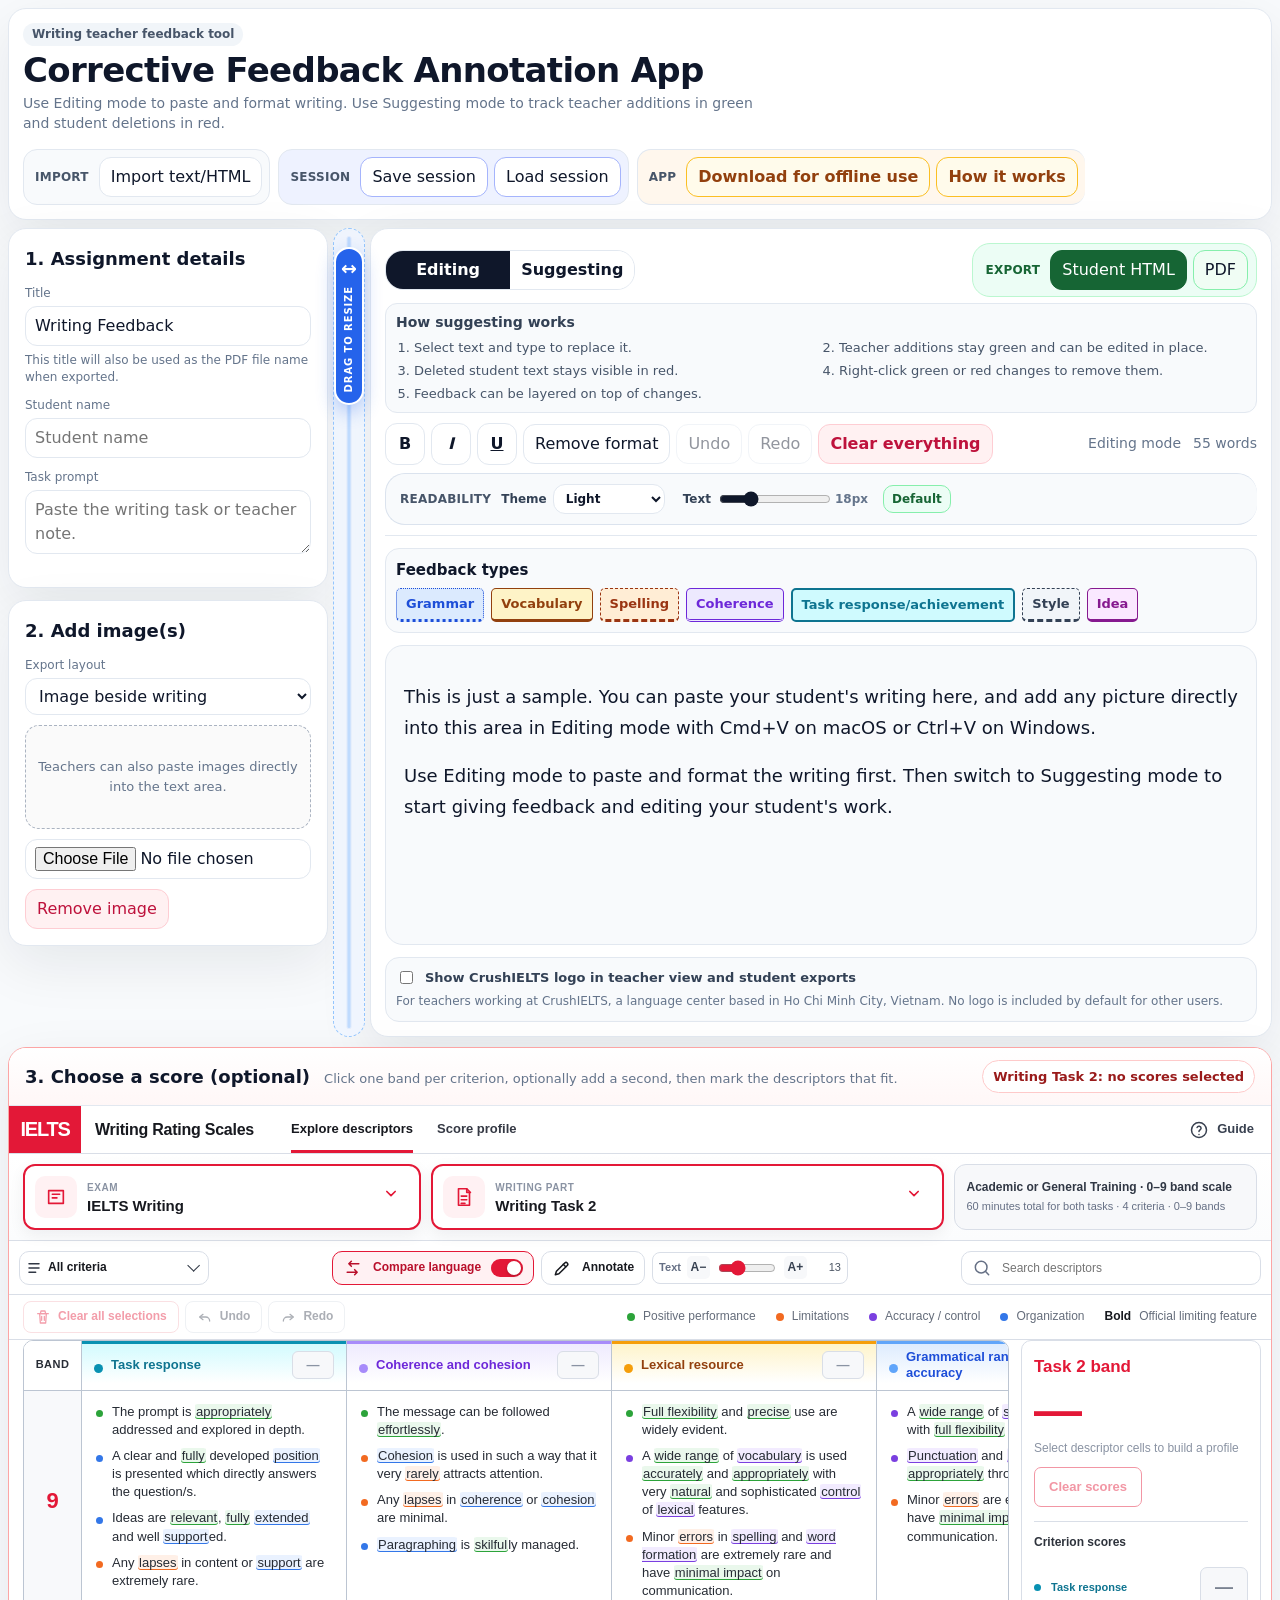
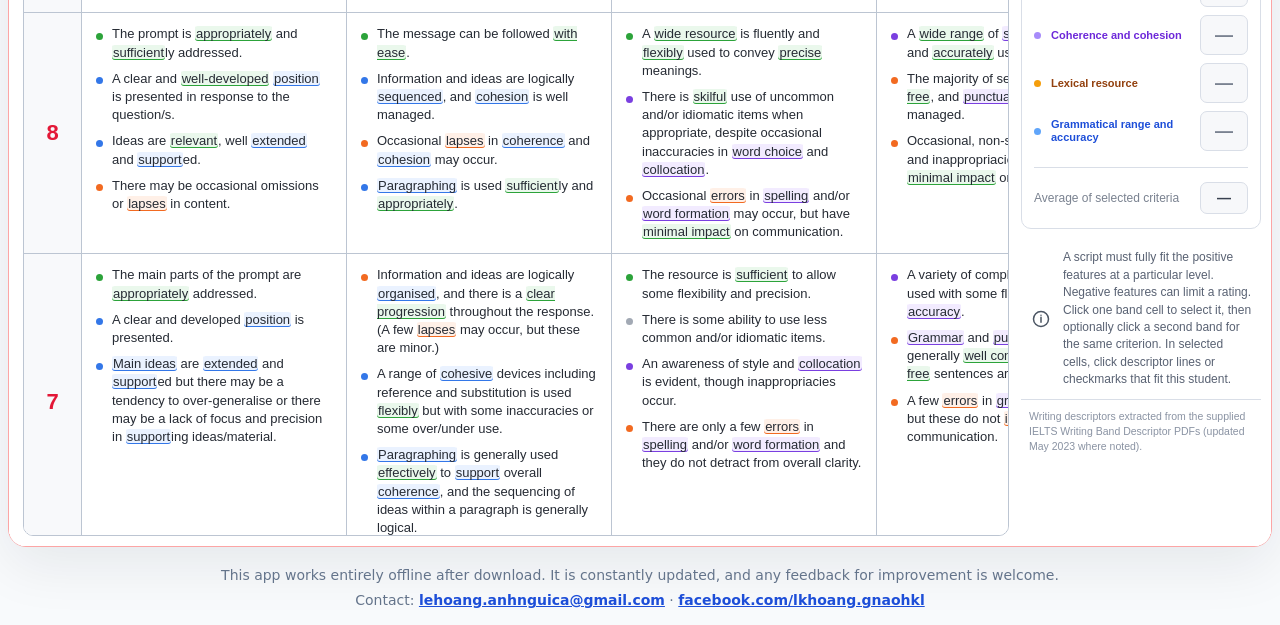
==== commit 38ed7629: "Add files via upload" ====
--- a/index.html
+++ b/index.html
@@ -858,7 +858,7 @@
     .rating-scale-frame {
       display: block;
       width: 100%;
-      height: 700px;
+      height: 1040px;
       border: 0;
       background: #fff;
     }
@@ -894,7 +894,7 @@
       }
       .rating-scale-heading h2 { white-space: normal; }
       .rating-scale-summary { margin-left: 0; white-space: normal; }
-      .rating-scale-frame { height: 920px; }
+      .rating-scale-frame { height: 1120px; }
     }
 
     @media print {
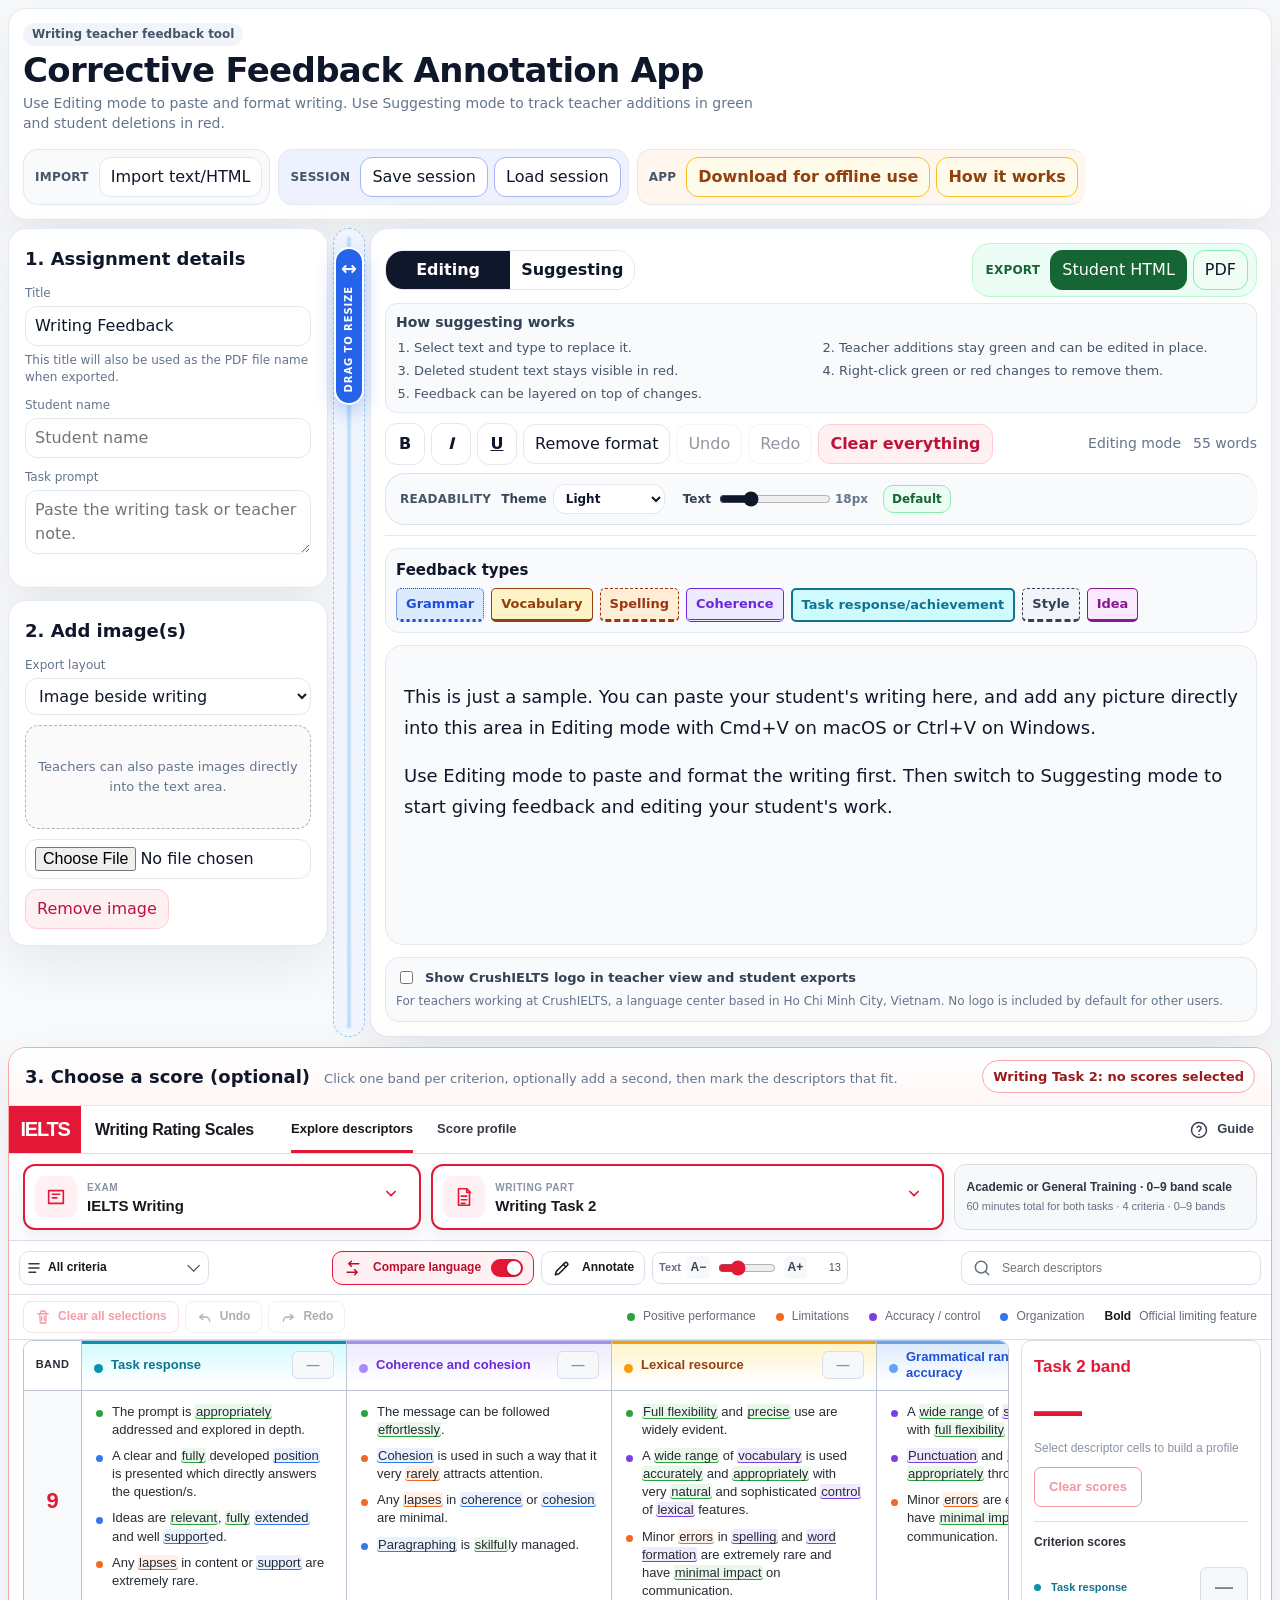
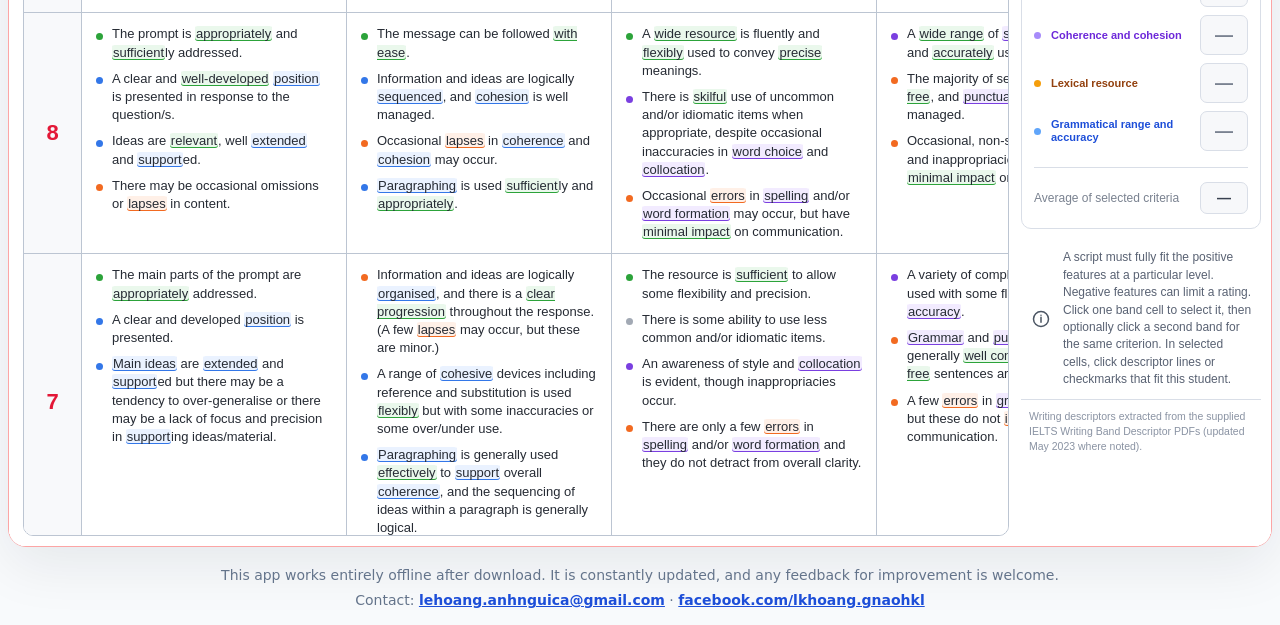
==== commit d5d99261: "Add files via upload" ====
--- a/index.html
+++ b/index.html
@@ -804,10 +804,14 @@
 
 
     .rating-scale-section {
+      --rating-accent: #e31837;
+      --rating-accent-dark: #991b1b;
+      --rating-soft: #fff7f7;
+      --rating-border: #fca5a5;
       grid-column: 1 / -1;
       min-width: 0;
       overflow: hidden;
-      border: 1px solid #fca5a5;
+      border: 1px solid var(--rating-border);
       border-radius: 18px;
       background: #fff;
       box-shadow: var(--shadow);
@@ -819,7 +823,7 @@
       gap: 12px;
       padding: 12px 16px;
       border-bottom: 1px solid var(--line);
-      background: linear-gradient(180deg, #fff 0%, #fff7f7 100%);
+      background: linear-gradient(180deg, #fff 0%, var(--rating-soft) 100%);
     }
 
     .rating-scale-heading > div:first-child {
@@ -845,10 +849,10 @@
     .rating-scale-summary {
       margin-left: auto;
       flex: 0 0 auto;
-      border: 1px solid #fecaca;
+      border: 1px solid var(--rating-border);
       border-radius: 999px;
       background: #fff;
-      color: #991b1b;
+      color: var(--rating-accent-dark);
       padding: 6px 10px;
       font-size: 13px;
       font-weight: 800;
@@ -2196,6 +2200,7 @@
       --red: #e31837;
       --red-dark: #b90f2b;
       --red-soft: #fff1f3;
+      --theme-border: #f5b6bd;
       --ink: #17191f;
       --muted: #667085;
       --subtle: #8a93a3;
@@ -2270,7 +2275,7 @@
     }
 
     .brand-block.cambridge {
-      background: #19a9a4;
+      background: var(--red);
       letter-spacing: -.5px;
     }
 
@@ -2400,6 +2405,7 @@
       background: #fff;
       box-shadow: 0 5px 16px rgba(17, 24, 39, .06);
       transition: box-shadow .15s, transform .15s, border-color .15s;
+      cursor: pointer;
     }
 
     .assessment-choice:hover,
@@ -2440,18 +2446,28 @@
     }
 
     .assessment-choice select {
-      grid-column: 2;
-      min-width: 0;
+      position: absolute;
+      inset: 0;
+      z-index: 4;
       width: 100%;
+      height: 100%;
       border: 0;
       outline: 0;
       appearance: none;
-      background: transparent;
+      opacity: 0;
+      cursor: pointer;
+    }
+
+    .assessment-choice-value {
+      grid-column: 2;
+      min-width: 0;
+      overflow: hidden;
       color: var(--ink);
-      cursor: pointer;
       font-size: 15px;
       font-weight: 820;
       line-height: 1.2;
+      text-overflow: ellipsis;
+      white-space: nowrap;
     }
 
     .assessment-choice-chevron {
@@ -2579,7 +2595,7 @@
     .select-control:focus-within,
     .search-control:focus-within {
       border-color: #8b94a3;
-      box-shadow: 0 0 0 3px rgba(227, 24, 55, .08);
+      box-shadow: 0 0 0 3px color-mix(in srgb, var(--red) 8%, transparent);
     }
 
     .select-control.task-select-control {
@@ -2589,7 +2605,7 @@
       border: 2px solid var(--red);
       border-radius: 10px;
       background: var(--red-soft);
-      box-shadow: 0 5px 14px rgba(227, 24, 55, .14);
+      box-shadow: 0 5px 14px color-mix(in srgb, var(--red) 14%, transparent);
     }
 
     .select-control.task-select-control .control-icon {
@@ -2614,8 +2630,9 @@
     .select-control.task-select-control:hover,
     .select-control.task-select-control:focus-within {
       border-color: var(--red-dark);
-      background: #ffe7eb;
-      box-shadow: 0 0 0 4px rgba(227, 24, 55, .11), 0 7px 18px rgba(227, 24, 55, .16);
+      background: var(--red-soft);
+      box-shadow: 0 0 0 4px color-mix(in srgb, var(--red) 11%, transparent),
+                  0 7px 18px color-mix(in srgb, var(--red) 16%, transparent);
     }
 
     .tool-button {
@@ -2848,7 +2865,7 @@
     }
 
     .selection-control-button.clear-selections {
-      border-color: #f5b6bd;
+      border-color: var(--theme-border);
       color: var(--red);
     }
 
@@ -3658,6 +3675,7 @@
         </span>
         <span class="assessment-choice-label">Exam</span>
         <select id="examSelect" aria-label="Exam"></select>
+        <span class="assessment-choice-value" id="examChoiceValue" aria-hidden="true">IELTS Writing</span>
         <span class="assessment-choice-chevron" aria-hidden="true"><svg viewBox="0 0 24 24"><path d="m7 9 5 5 5-5"></path></svg></span>
       </label>
 
@@ -3667,6 +3685,7 @@
         </span>
         <span class="assessment-choice-label">Writing part</span>
         <select id="sectionSelect" aria-label="Writing part"></select>
+        <span class="assessment-choice-value" id="taskChoiceValue" aria-hidden="true">Writing Task 1</span>
         <span class="assessment-choice-chevron" aria-hidden="true"><svg viewBox="0 0 24 24"><path d="m7 9 5 5 5-5"></path></svg></span>
       </label>
 
@@ -5863,6 +5882,32 @@
         }];
       })).values()];
       const storageKey = "writing-feedback-rating-scales-state-v1";
+      const assessmentThemes = {
+        ielts: {
+          accent: "#e31837",
+          dark: "#b90f2b",
+          soft: "#fff1f3",
+          border: "#f5b6bd"
+        },
+        "cambridge-b2": {
+          accent: "#0f9f9a",
+          dark: "#0f766e",
+          soft: "#e6f8f7",
+          border: "#8ddbd7"
+        },
+        "cambridge-c1": {
+          accent: "#2563eb",
+          dark: "#1d4ed8",
+          soft: "#eaf2ff",
+          border: "#93b4f8"
+        },
+        "cambridge-c2": {
+          accent: "#7c3aed",
+          dark: "#5b21b6",
+          soft: "#f3e8ff",
+          border: "#c4a2f4"
+        }
+      };
       const criterionPalettes = {
         task: { color: "#0891b2", soft: "#cffafe", text: "#0e7490" },
         style: { color: "#64748b", soft: "#f1f5f9", text: "#334155" },
@@ -6402,6 +6447,7 @@
           .map(assessment => `<option value="${escapeHtml(assessment.id)}">${escapeHtml(assessment.label)}</option>`)
           .join("");
         $("#examSelect").value = state.assessmentId;
+        $("#examChoiceValue").textContent = data.sections[state.section].assessmentLabel;
       }
 
       function renderTaskOptions() {
@@ -6414,15 +6460,21 @@
           })
           .join("");
         $("#sectionSelect").value = state.section;
+        $("#taskChoiceValue").textContent = data.sections[state.section].taskLabel;
       }
 
       function syncAssessmentIdentity() {
         const section = data.sections[state.section];
         const isCambridge = section.assessmentId !== "ielts";
-        const accent = isCambridge ? "#19a9a4" : "#e31837";
-        const soft = isCambridge ? "#e7f8f7" : "#fff1f3";
-        $("#assessmentStrip").style.setProperty("--assessment-accent", accent);
-        $("#assessmentStrip").style.setProperty("--assessment-soft", soft);
+        const theme = assessmentThemes[section.assessmentId] || assessmentThemes.ielts;
+        document.documentElement.style.setProperty("--red", theme.accent);
+        document.documentElement.style.setProperty("--red-dark", theme.dark);
+        document.documentElement.style.setProperty("--red-soft", theme.soft);
+        document.documentElement.style.setProperty("--theme-border", theme.border);
+        $("#assessmentStrip").style.setProperty("--assessment-accent", theme.accent);
+        $("#assessmentStrip").style.setProperty("--assessment-soft", theme.soft);
+        $("#examChoiceValue").textContent = section.assessmentLabel;
+        $("#taskChoiceValue").textContent = section.taskLabel;
         $("#brandBlock").textContent = section.brand;
         $("#brandBlock").setAttribute("aria-label", section.assessmentLabel);
         $("#brandBlock").classList.toggle("cambridge", isCambridge);
@@ -6432,6 +6484,7 @@
           <span>${escapeHtml(section.duration)} · ${section.scoreMode === "sum" ? "4 subscales × 5 marks" : "4 criteria · 0–9 bands"}</span>`;
         $("#sourceNote").textContent = section.sourceNote || data.meta.sourceNote;
         $("#matrixFrame").setAttribute("aria-label", `${section.assessmentLabel} ${section.taskLabel} rating descriptor matrix`);
+        document.querySelector('meta[name="theme-color"]')?.setAttribute("content", theme.accent);
         document.title = `${section.assessmentLabel} Writing Rating Scales`;
       }
 
@@ -6529,6 +6582,8 @@
             const secondarySelected = state.secondaryScores[state.section][criterion] === band;
             const selected = primarySelected || secondarySelected;
             const selectedPosition = primarySelected ? 1 : 2;
+            const selectedDescriptorCount = descriptors.reduce((count, _descriptor, index) =>
+              count + (state.descriptorFits[annotationKey(state.section, criterion, band, index)] === true ? 1 : 0), 0);
             const bullets = descriptors.map((descriptor, index) => {
               const text = descriptorText(descriptor);
               const key = annotationKey(state.section, criterion, band, index);
@@ -6561,7 +6616,11 @@
                    aria-label="${escapeHtml(cellLabel)}">
                 ${selected ? `<div class="cell-selection-note">
                   <strong>✓ Selected${selectedBands.length === 2 ? ` ${selectedPosition} of 2` : ""}</strong>
-                  <span title="If no specific descriptors are chosen, all descriptors from the selected band will appear in the student export.">None picked → all exported</span>
+                  <span title="${selectedDescriptorCount
+                    ? "Only the selected descriptors from this band will appear in the student export."
+                    : "If no specific descriptors are chosen, all descriptors from the selected band will appear in the student export."}">${selectedDescriptorCount
+                      ? `${selectedDescriptorCount} picked → only those exported`
+                      : "None picked → all exported"}</span>
                 </div>` : ""}
                 <ul>${bullets}</ul>
               </div>`;
@@ -7537,6 +7596,18 @@
 
       function updateRatingScaleSummary() {
         ratingScaleSummary.textContent = ratingScaleStatusText();
+        const themes = {
+          ielts: { accent: "#e31837", dark: "#991b1b", soft: "#fff7f7", border: "#fca5a5" },
+          "cambridge-b2": { accent: "#0f9f9a", dark: "#0f766e", soft: "#effbf9", border: "#8ddbd7" },
+          "cambridge-c1": { accent: "#2563eb", dark: "#1d4ed8", soft: "#f0f5ff", border: "#93b4f8" },
+          "cambridge-c2": { accent: "#7c3aed", dark: "#5b21b6", soft: "#f7f1ff", border: "#c4a2f4" }
+        };
+        const theme = themes[ratingScaleState?.assessmentId] || themes.ielts;
+        const section = ratingScaleSummary.closest(".rating-scale-section");
+        section?.style.setProperty("--rating-accent", theme.accent);
+        section?.style.setProperty("--rating-accent-dark", theme.dark);
+        section?.style.setProperty("--rating-soft", theme.soft);
+        section?.style.setProperty("--rating-border", theme.border);
       }
 
       function postRatingScaleMessage(type, state = ratingScaleState) {
